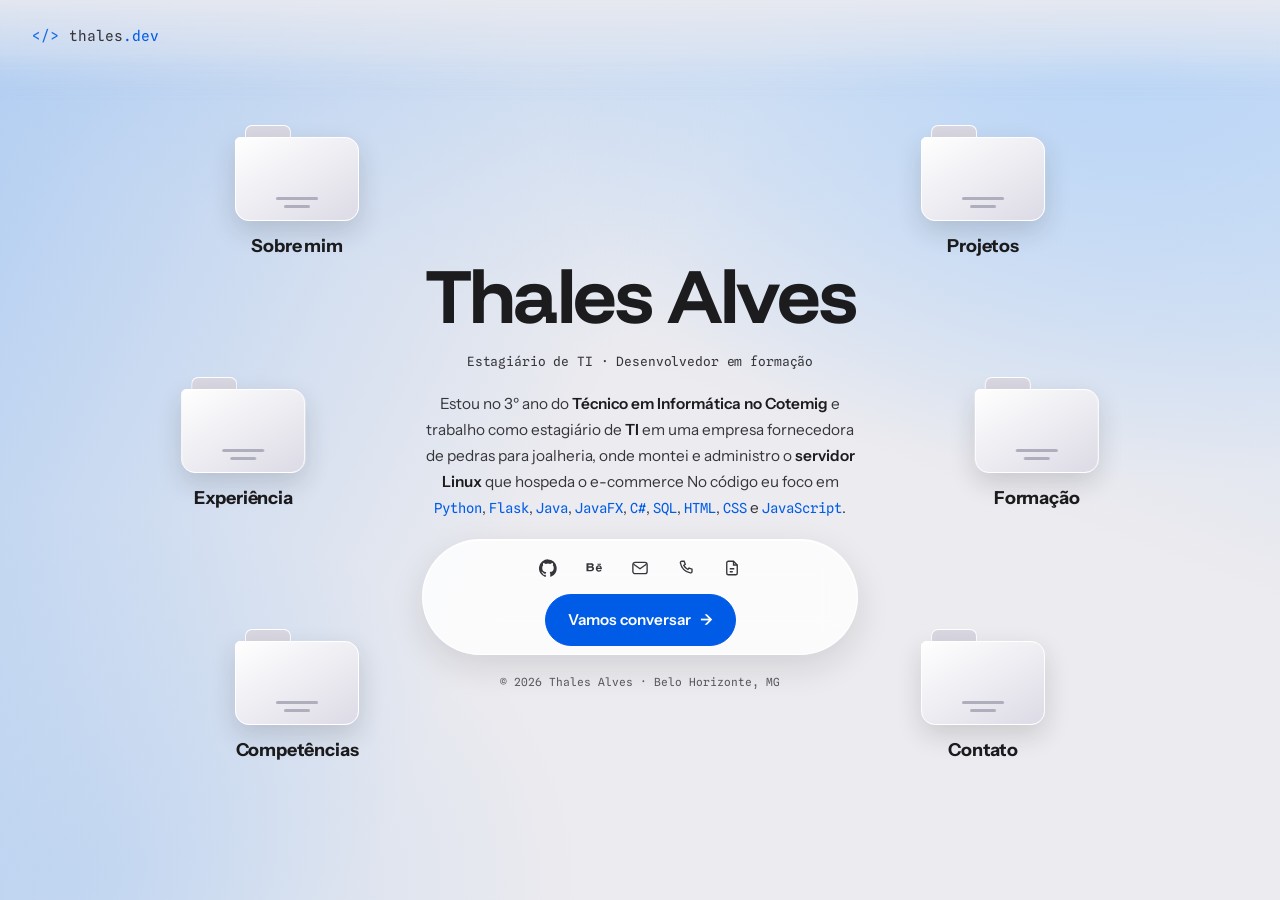
==== index.html @ 558386f3 "Ajustando informações e o readme" ====
<!DOCTYPE html>
<html lang="pt-BR">

<head>
<meta charset="UTF-8">
<meta name="viewport" content="width=device-width, initial-scale=1.0">
<title>Thales Alves — Desenvolvedor em formação</title>

<meta name="description" content="Portfólio de Thales Alves — 3º ano de Técnico em Informática e estagiário de TI. Projetos em Python, Flask, Java, C#, HTML e CSS.">
<meta name="author" content="Thales Alves">
<meta name="theme-color" content="#1A1816">

<meta property="og:type" content="website">
<meta property="og:title" content="Thales Alves — Desenvolvedor em formação">
<meta property="og:description" content="Técnico em Informática em formação e estagiário de TI. Projetos em Python, Flask, Java, C#, HTML e CSS.">

<link rel="icon" href="data:image/svg+xml,<svg xmlns='http://www.w3.org/2000/svg' viewBox='0 0 100 100'><rect width='100' height='100' rx='22' fill='%231A1816'/><text x='50' y='71' font-size='58' font-family='monospace' font-weight='bold' fill='%23E0995A' text-anchor='middle'>T</text></svg>">

<link rel="preconnect" href="https://fonts.googleapis.com">
<link rel="preconnect" href="https://fonts.gstatic.com" crossorigin>
<link href="https://fonts.googleapis.com/css2?family=Funnel+Display:wght@400;500;600;700;800&family=Instrument+Sans:wght@400;500;600;700&family=Spline+Sans+Mono:wght@400;500&display=swap" rel="stylesheet">
<link rel="stylesheet" href="css/style.css">
</head>

<body data-pagina="inicio">

<div class="abertura" aria-hidden="true">
  <p class="abertura-marca">
    <span class="abertura-sinal">&lt;/&gt;</span>
    <span>thales<span class="destaque">.dev</span></span>
  </p>
  <span class="abertura-barra"><i></i></span>
</div>

<div class="placa" aria-hidden="true"></div>
<div class="cortina" aria-hidden="true"></div>

<a class="link-pular" href="#bancada">Pular para o conteúdo</a>


<header class="cromo">
  <a href="index.html" class="marca" aria-current="page">
    <span class="marca-simbolo" aria-hidden="true">&lt;/&gt;</span>
    <span>thales<span class="destaque">.dev</span></span>
  </a>

</header>


<main class="bancada" id="bancada">

  <div class="coluna-modulos">

    <a class="modulo" href="pages/sobre.html">
      <span class="pasta" aria-hidden="true">
        <span class="pasta-aba"></span>
        <span class="pasta-tras"></span>
        <span class="folha folha-1"></span>
        <span class="folha folha-2"></span>
        <span class="folha folha-3"></span>
        <span class="pasta-frente"><i></i><i></i></span>
      </span>
      <span class="modulo-titulo">Sobre mim</span>
      <span class="modulo-gaveta">
        <div>
          <span class="modulo-desc">Quem eu sou, onde estudo e o que faço no estágio.</span>
          <span class="modulo-abrir">Ver Sobre mim <span aria-hidden="true">→</span></span>
        </div>
      </span>
    </a>

    <a class="modulo" href="pages/experiencia.html">
      <span class="pasta" aria-hidden="true">
        <span class="pasta-aba"></span>
        <span class="pasta-tras"></span>
        <span class="folha folha-1"></span>
        <span class="folha folha-2"></span>
        <span class="folha folha-3"></span>
        <span class="pasta-frente"><i></i><i></i></span>
      </span>
      <span class="modulo-titulo">Experiência</span>
      <span class="modulo-gaveta">
        <div>
          <span class="modulo-desc">Onde eu trabalho hoje e o que faço na bancada.</span>
          <span class="modulo-abrir">Ver Experiência <span aria-hidden="true">→</span></span>
        </div>
      </span>
    </a>

    <a class="modulo" href="pages/competencias.html">
      <span class="pasta" aria-hidden="true">
        <span class="pasta-aba"></span>
        <span class="pasta-tras"></span>
        <span class="folha folha-1"></span>
        <span class="folha folha-2"></span>
        <span class="folha folha-3"></span>
        <span class="pasta-frente"><i></i><i></i></span>
      </span>
      <span class="modulo-titulo">Competências</span>
      <span class="modulo-gaveta">
        <div>
          <span class="modulo-desc">O que eu sei e em que nível, por área.</span>
          <span class="modulo-abrir">Ver Competências <span aria-hidden="true">→</span></span>
        </div>
      </span>
    </a>

  </div>


  <div class="nucleo">

    <h1 class="nucleo-nome">Thales Alves</h1>

    <p class="nucleo-cargo">Estagiário de TI &middot; Desenvolvedor em formação</p>

    <p class="nucleo-texto">
      Estou no 3º ano do <strong>Técnico em Informática no Cotemig</strong> e trabalho como estagiário de <strong>TI</strong> em uma empresa 
      fornecedora de pedras para joalheria, onde montei e administro o <strong>servidor Linux</strong> que hospeda o e-commerce
      No código eu foco em <span class="tec">Python</span>, <span class="tec">Flask</span>,
      <span class="tec">Java</span>, <span class="tec">JavaFX</span>, <span class="tec">C#</span>,
      <span class="tec">SQL</span>, <span class="tec">HTML</span>, <span class="tec">CSS</span> e <span class="tec">JavaScript</span>.
    </p>

    <div class="barra-redes">
      <a class="rede" href="https://github.com/thalesalvs21" target="_blank" rel="noopener" aria-label="GitHub">
        <svg viewBox="0 0 24 24" fill="currentColor" aria-hidden="true"><path d="M12 .5a12 12 0 0 0-3.79 23.4c.6.1.82-.26.82-.58v-2.2c-3.34.72-4.04-1.6-4.04-1.6-.55-1.4-1.34-1.77-1.34-1.77-1.1-.74.08-.73.08-.73 1.2.09 1.84 1.24 1.84 1.24 1.07 1.84 2.8 1.3 3.49 1 .1-.78.42-1.3.76-1.6-2.67-.3-5.47-1.34-5.47-5.96 0-1.32.47-2.39 1.24-3.23-.13-.3-.54-1.53.11-3.18 0 0 1.01-.32 3.3 1.23a11.5 11.5 0 0 1 6 0c2.29-1.55 3.3-1.23 3.3-1.23.65 1.65.24 2.88.12 3.18.77.84 1.23 1.91 1.23 3.23 0 4.63-2.8 5.65-5.48 5.95.43.37.81 1.1.81 2.22v3.29c0 .32.22.69.83.57A12 12 0 0 0 12 .5Z"/></svg>
        <span class="rede-dica">GitHub</span>
      </a>
      <a class="rede" href="https://www.behance.net/thalesgomes21" target="_blank" rel="noopener" aria-label="Behance">
        <svg viewBox="0 0 24 24" fill="currentColor" aria-hidden="true"><path d="M8.2 5.5c1.9 0 3.4.6 3.4 2.6 0 1.1-.6 1.8-1.5 2.2 1.3.4 2 1.4 2 2.8 0 2.3-1.9 3.2-4 3.2H2V5.5h6.2Zm-.4 4.3c.9 0 1.4-.4 1.4-1.2 0-.9-.6-1.1-1.4-1.1H4.6v2.3h3.2Zm.2 4.7c1 0 1.7-.4 1.7-1.4 0-1-.6-1.4-1.7-1.4H4.6v2.8h3.4ZM18.6 8.4c2.4 0 3.9 1.7 3.9 4.3v.6h-5.9c.1 1.2.8 1.9 2 1.9.8 0 1.4-.3 1.7-.9h2c-.5 1.7-1.9 2.6-3.8 2.6-2.5 0-4.1-1.7-4.1-4.2 0-2.5 1.7-4.3 4.2-4.3Zm1.8 3.4c-.1-1.1-.8-1.7-1.8-1.7s-1.8.6-1.9 1.7h3.7ZM21.4 6.2v1.3h-4.7V6.2h4.7Z"/></svg>
        <span class="rede-dica">Behance</span>
      </a>
      <a class="rede" href="mailto:thalesalvs21@gmail.com" aria-label="E-mail">
        <svg viewBox="0 0 24 24" fill="none" stroke="currentColor" stroke-width="1.8" aria-hidden="true"><rect x="2.5" y="4.5" width="19" height="15" rx="3"/><path d="m3.5 7 8.5 6 8.5-6"/></svg>
        <span class="rede-dica">E-mail</span>
      </a>
      <a class="rede" href="tel:+5531991599422" aria-label="Telefone">
        <svg viewBox="0 0 24 24" fill="none" stroke="currentColor" stroke-width="1.8" aria-hidden="true"><path d="M6.5 3h3l1.5 4-2 1.5a12 12 0 0 0 5.5 5.5l1.5-2 4 1.5v3a2 2 0 0 1-2.2 2A16.5 16.5 0 0 1 4.5 5.2 2 2 0 0 1 6.5 3Z"/></svg>
        <span class="rede-dica">Telefone</span>
      </a>
      <a class="rede" href="assets/cv-thales-alves.pdf" target="_blank" rel="noopener" aria-label="Currículo em PDF">
        <svg viewBox="0 0 24 24" fill="none" stroke="currentColor" stroke-width="1.8" aria-hidden="true"><path d="M14 3H7a2 2 0 0 0-2 2v14a2 2 0 0 0 2 2h10a2 2 0 0 0 2-2V8l-5-5Z"/><path d="M14 3v5h5M9 13h6M9 17h4"/></svg>
        <span class="rede-dica">Currículo</span>
      </a>
      <a class="botao botao-acento" href="pages/contato.html">Vamos conversar <span aria-hidden="true">→</span></a>
    </div>

    <p class="nucleo-rodape">© <span id="ano">2026</span> Thales Alves · Belo Horizonte, MG</p>
  </div>


  <div class="coluna-modulos">

    <a class="modulo" href="pages/projetos.html">
      <span class="pasta" aria-hidden="true">
        <span class="pasta-aba"></span>
        <span class="pasta-tras"></span>
        <span class="folha folha-1"></span>
        <span class="folha folha-2"></span>
        <span class="folha folha-3"></span>
        <span class="pasta-frente"><i></i><i></i></span>
      </span>
      <span class="modulo-titulo">Projetos</span>
      <span class="modulo-gaveta">
        <div>
          <span class="modulo-desc">Cinco projetos, do CRUD em C# à API em Flask.</span>
          <span class="modulo-abrir">Ver Projetos <span aria-hidden="true">→</span></span>
        </div>
      </span>
    </a>

    <a class="modulo" href="pages/formacao.html">
      <span class="pasta" aria-hidden="true">
        <span class="pasta-aba"></span>
        <span class="pasta-tras"></span>
        <span class="folha folha-1"></span>
        <span class="folha folha-2"></span>
        <span class="folha folha-3"></span>
        <span class="pasta-frente"><i></i><i></i></span>
      </span>
      <span class="modulo-titulo">Formação</span>
      <span class="modulo-gaveta">
        <div>
          <span class="modulo-desc">Curso técnico, design gráfico e certificações.</span>
          <span class="modulo-abrir">Ver Formação <span aria-hidden="true">→</span></span>
        </div>
      </span>
    </a>

    <a class="modulo" href="pages/contato.html">
      <span class="pasta" aria-hidden="true">
        <span class="pasta-aba"></span>
        <span class="pasta-tras"></span>
        <span class="folha folha-1"></span>
        <span class="folha folha-2"></span>
        <span class="folha folha-3"></span>
        <span class="pasta-frente"><i></i><i></i></span>
      </span>
      <span class="modulo-titulo">Contato</span>
      <span class="modulo-gaveta">
        <div>
          <span class="modulo-desc">E-mail, telefone, redes e formulário.</span>
          <span class="modulo-abrir">Entrar em Contato <span aria-hidden="true">→</span></span>
        </div>
      </span>
    </a>

  </div>

</main>

<script src="js/main.js"></script>
</body>

</html>
---- css/style.css ----
:root {
  --fundo: #ECEBEF;
  --fundo-2: #DEDDE4;
  --fundo-3: #FFFFFF;

  --vidro: rgba(255, 255, 255, .8);
  --vidro-forte: #FFFFFF;
  --borda: rgba(255, 255, 255, .95);
  --borda-forte: #FFFFFF;
  --fio: #D3D2DB;

  --luz-interna: inset 0 1px 0 rgba(255, 255, 255, .9);
  --sombra: 0 12px 34px rgba(28, 28, 30, .12);
  --sombra-alta: 0 20px 46px rgba(28, 28, 30, .18);

  --texto: #1C1C1E;
  --texto-2: #35353A;
  --texto-3: #5A5A63;

  --acento: #005CE6;
  --acento-claro: #005CE6;
  --acento-10: rgba(0, 92, 230, .09);
  --acento-20: rgba(0, 92, 230, .22);
  --acento-40: rgba(0, 92, 230, .42);
  --vermelho: #D7373B;

  --fonte-display: "Funnel Display", "Segoe UI", system-ui, sans-serif;
  --fonte-titulo: "Instrument Sans", "Segoe UI", system-ui, sans-serif;
  --fonte-corpo: "Instrument Sans", "Segoe UI", system-ui, -apple-system, sans-serif;
  --fonte-mono: "Spline Sans Mono", "Consolas", ui-monospace, monospace;

  --maxw: 1180px;
  --raio: 20px;
  --raio-p: 12px;
  --raio-pilula: 100px;
  --cromo-h: 72px;

  --mov: cubic-bezier(.16, 1, .3, 1);
  --t2: .2s;
  --t4: .4s;
  --t6: .6s;
  --t8: .8s;
}


* {
  box-sizing: border-box;
}

*::before {
  box-sizing: border-box;
}

*::after {
  box-sizing: border-box;
}

html {
  -webkit-text-size-adjust: 100%;
  scroll-behavior: smooth;
  scroll-padding-top: calc(var(--cromo-h) + 16px);
  background: var(--fundo);
}

body {
  margin: 0;
  min-height: 100vh;
  /* transparente: o fundo do body cobriria a .placa, que fica em z-index -1 */
  background: transparent;
  color: var(--texto);
  font-family: var(--fonte-corpo);
  font-size: 16px;
  line-height: 1.7;
  -webkit-font-smoothing: antialiased;
  overflow-x: hidden;
}

img {
  display: block;
  max-width: 100%;
}

svg {
  display: block;
  max-width: 100%;
}

ul {
  margin: 0;
  padding: 0;
  list-style: none;
}

ol {
  margin: 0;
  padding: 0;
  list-style: none;
}

a {
  color: inherit;
  text-decoration: none;
}

button {
  font: inherit;
  color: inherit;
  background: none;
  border: 0;
  cursor: pointer;
}

h1 {
  margin: 0;
  font-family: var(--fonte-titulo);
  font-weight: 600;
  line-height: 1.14;
  letter-spacing: -.015em;
}

h2 {
  margin: 0;
  font-family: var(--fonte-titulo);
  font-weight: 600;
  line-height: 1.14;
  letter-spacing: -.015em;
}

h3 {
  margin: 0;
  font-family: var(--fonte-titulo);
  font-weight: 600;
  line-height: 1.14;
  letter-spacing: -.015em;
}

h4 {
  margin: 0;
  font-family: var(--fonte-titulo);
  font-weight: 600;
  line-height: 1.14;
  letter-spacing: -.015em;
}

p {
  margin: 0;
}

:focus-visible {
  outline: 2px solid var(--acento);
  outline-offset: 3px;
  border-radius: 4px;
}

.container {
  width: 100%;
  max-width: var(--maxw);
  margin: 0 auto;
  padding: 0 24px;
}

.mono {
  font-family: var(--fonte-mono);
}

.destaque {
  color: var(--acento);
}

.link-pular {
  position: fixed;
  top: 12px;
  left: 12px;
  z-index: 300;
  padding: 10px 18px;
  background: var(--fundo-3);
  border: 1px solid var(--borda-forte);
  border-radius: var(--raio-pilula);
  transform: translateY(-200%);
  transition: transform var(--t4) var(--mov);
}

.link-pular:focus {
  transform: translateY(0);
}

.led {
  width: 7px;
  height: 7px;
  flex: 0 0 auto;
  border-radius: 50%;
  background: var(--acento);
  box-shadow: 0 0 0 0 rgba(69, 179, 163, .5);
  animation: pulsar 2.4s var(--mov) infinite;
}
.ledOff{
  width: 7px;
  height: 7px;
  flex: 0 0 auto;
  border-radius: 50%;
  background: #AFAEBC;
  box-shadow: 0 0 0 0 rgba(69, 179, 163, .5);
}

@keyframes pulsar {
  0% { box-shadow: 0 0 0 0 rgba(69, 179, 163, .45); }
  70% { box-shadow: 0 0 0 7px rgba(69, 179, 163, 0); }
  100% { box-shadow: 0 0 0 0 rgba(69, 179, 163, 0); }
}


.placa {
  position: fixed;
  inset: 0;
  z-index: -1;
  pointer-events: none;
  background-color: var(--fundo);
  background-image:
    linear-gradient(116deg, rgba(167, 201, 243, .85) 0%, rgba(236, 235, 239, 0) 46%),
    linear-gradient(200deg, rgba(190, 216, 247, .8) 2%, rgba(236, 235, 239, 0) 44%),
    radial-gradient(64rem 46rem at 88% 6%, rgba(178, 209, 246, .9), transparent 58%),
    radial-gradient(56rem 42rem at 6% 98%, rgba(198, 216, 240, .85), transparent 56%);
}



/* veu que dissolve o conteudo que passa por baixo do topo */
.cromo::before {
  content: "";
  position: absolute;
  inset: -10px 0 -28px;
  z-index: -1;
  pointer-events: none;
  background: linear-gradient(180deg, rgba(236, 235, 239, .92), rgba(236, 235, 239, 0));
  backdrop-filter: blur(7px);
  -webkit-backdrop-filter: blur(7px);
  -webkit-mask-image: linear-gradient(180deg, #000 58%, transparent);
  mask-image: linear-gradient(180deg, #000 58%, transparent);
}

.cromo {
  position: fixed;
  top: 0;
  left: 0;
  right: 0;
  z-index: 120;
  height: var(--cromo-h);
  display: flex;
  align-items: center;
  justify-content: space-between;
  gap: 16px;
  padding: 0 clamp(16px, 3vw, 32px);
}

.marca {
  display: inline-flex;
  align-items: center;
  gap: 10px;
  padding: 10px 0;
  font-family: var(--fonte-mono);
  font-size: .9rem;
  color: var(--texto-2);
  transition: color var(--t4) var(--mov);
}

.marca:hover {
  color: var(--texto);
}

.marca-simbolo {
  color: var(--acento);
  opacity: .9;
}


.nav-topo {
  display: flex;
  align-items: center;
  gap: clamp(14px, 1.8vw, 26px);
}

.nav-topo a {
  font-size: .88rem;
  color: var(--texto-3);
  transition: color var(--t2) var(--mov);
}

.nav-topo a:hover {
  color: var(--texto);
}

.nav-topo a[aria-current="page"] {
  color: var(--acento-claro);
}

@media (max-width: 920px) {
  .nav-topo {
    display: none;
  }
}


/* o que esconde o site fica num style no head de cada pagina */

.abertura {
  position: fixed;
  inset: 0;
  z-index: 3000;
  display: grid;
  place-items: center;
  align-content: center;
  background: var(--fundo);
  animation: abertura-sair .45s var(--mov) .9s forwards;
}

@keyframes abertura-sair {
  to {
    opacity: 0;
    visibility: hidden;
  }
}

.abertura-marca {
  display: flex;
  align-items: center;
  gap: 13px;
  font-family: var(--fonte-mono);
  font-size: 1.35rem;
  color: var(--texto);
  animation: abertura-subir .55s var(--mov) backwards;
}

.abertura-sinal {
  color: var(--acento);
}

.abertura-marca .destaque {
  color: var(--acento);
}

@keyframes abertura-subir {
  from { opacity: 0; transform: translateY(10px); }
}

.abertura-pagina {
  margin-top: 14px;
  font-family: var(--fonte-display);
  font-size: 1.7rem;
  font-weight: 600;
  letter-spacing: -.03em;
  color: var(--acento-claro);
  animation: abertura-subir .55s var(--mov) .06s backwards;
}

.abertura-barra {
  width: 170px;
  height: 2px;
  margin-top: 24px;
  overflow: hidden;
  border-radius: 2px;
  background: rgba(28, 28, 30, .1);
}

.abertura-barra i {
  display: block;
  height: 100%;
  background: var(--acento);
  transform: scaleX(0);
  transform-origin: left;
  animation: abertura-encher .9s linear forwards;
}

/* os saltos desiguais imitam um carregamento de verdade */
@keyframes abertura-encher {
  0% { transform: scaleX(0); }
  16% { transform: scaleX(.34); }
  40% { transform: scaleX(.5); }
  66% { transform: scaleX(.72); }
  86% { transform: scaleX(.85); }
  100% { transform: scaleX(1); }
}


/* entrada: animacao css. saida: o js acende antes de trocar de pagina */

.cortina {
  position: fixed;
  inset: 0;
  z-index: 500;
  background: var(--fundo);
  pointer-events: none;
  opacity: 0;
  animation: entrar-pagina .3s ease-out backwards;
  transition: opacity .18s ease-in;
}

@keyframes entrar-pagina {
  from { opacity: 1; }
  to { opacity: 0; }
}

body.saindo .cortina {
  animation: none;
  opacity: 1;
}


.botao {
  display: inline-flex;
  align-items: center;
  justify-content: center;
  gap: 9px;
  padding: 12px 22px;
  font-size: .95rem;
  font-weight: 500;
  border-radius: var(--raio-pilula);
  border: 1px solid var(--borda);
  background: var(--vidro);
  box-shadow: var(--luz-interna), var(--sombra);
  backdrop-filter: blur(14px) saturate(150%);
  -webkit-backdrop-filter: blur(14px) saturate(150%);
  transition: background var(--t4) var(--mov), border-color var(--t4) var(--mov),
    transform var(--t4) var(--mov), box-shadow var(--t4) var(--mov);
}

.botao:hover {
  background: var(--vidro-forte);
  border-color: var(--borda-forte);
  transform: translateY(-2px);
  box-shadow: var(--luz-interna), var(--sombra-alta);
}

.botao svg {
  width: 17px;
  height: 17px;
  flex: 0 0 auto;
}

.botao-acento {
  background: var(--acento);
  border-color: var(--acento);
  color: #FFFFFF;
  font-weight: 600;
  box-shadow: none;
}

.botao-acento:hover {
  background: #0047BE;
  border-color: #0047BE;
  box-shadow: none;
  transform: translateY(-2px);
}

.botao-largo {
  width: 100%;
}

.etiqueta {
  display: inline-flex;
  align-items: center;
  gap: 7px;
  padding: 5px 12px;
  font-family: var(--fonte-mono);
  font-size: .72rem;
  letter-spacing: .04em;
  color: var(--texto-2);
  background: rgba(28, 28, 30, .05);
  border: 1px solid var(--borda);
  border-radius: var(--raio-pilula);
}

.etiqueta-acento {
  color: var(--acento-claro);
  background: var(--acento-10);
  border-color: var(--acento-20);
}


.bancada {
  min-height: 100vh;
  padding: calc(var(--cromo-h) + 16px) clamp(16px, 3vw, 32px) 24px;
  display: grid;
  grid-template-columns: minmax(0, 1fr) minmax(0, 1.5fr) minmax(0, 1fr);
  gap: clamp(1.25rem, 3.5vw, 3.5rem);
  align-items: center;
  max-width: 1480px;
  margin: 0 auto;
}

.coluna-modulos {
  height: 100%;
  max-height: 86vh;
  display: grid;
  grid-auto-rows: 1fr;
  gap: clamp(.75rem, 1.6vh, 1.25rem);
}


.modulo {
  --dx: 0px;
  --dy: 0px;
  --giro: 0deg;
  position: relative;
  padding: 14px 18px;
  display: flex;
  flex-direction: column;
  align-items: center;
  justify-content: center;
  gap: 10px;
  text-align: center;
  transform: translate(var(--dx), var(--dy)) rotate(var(--giro));
  transition: transform var(--t6) var(--mov);
}

.modulo::before {
  content: "";
  position: absolute;
  left: 50%;
  top: 40%;
  width: 260px;
  height: 260px;
  translate: -50% -50%;
  background: radial-gradient(circle, rgba(0, 92, 230, .09), transparent 68%);
  opacity: 0;
  transition: opacity var(--t8) var(--mov);
  pointer-events: none;
}

.coluna-modulos .modulo:hover {
  --dy: -10px;
  --giro: 0deg;
}

.coluna-modulos .modulo:focus-visible {
  --dy: -10px;
  --giro: 0deg;
}

.modulo:hover::before {
  opacity: 1;
}

.modulo:focus-visible::before {
  opacity: 1;
}


.pasta {
  position: relative;
  width: 124px;
  height: 96px;
  flex: 0 0 auto;
  transition: transform var(--t8) var(--mov);
}

.pasta-aba {
  position: absolute;
  top: 0;
  left: 10px;
  width: 46px;
  height: 16px;
  border-radius: 7px 7px 0 0;
  background: #D9D8E2;
  border: 1px solid #FFFFFF;
  border-bottom: 0;
  z-index: 1;
  transition: transform var(--t8) var(--mov);
}

.pasta-tras {
  position: absolute;
  left: 0;
  right: 0;
  bottom: 0;
  height: 84px;
  border-radius: 5px 14px 14px 14px;
  background: #CFCEDA;
  border: 1px solid #FFFFFF;
  z-index: 2;
}

.folha {
  position: absolute;
  left: 50%;
  bottom: 18px;
  width: 46px;
  height: 52px;
  margin-left: -23px;
  border-radius: 4px;
  background: #FFFFFF;
  box-shadow: 0 6px 14px rgba(28, 28, 30, .14);
  z-index: 3;
  /* escondidas na pasta fechada, aparecem conforme saltam */
  opacity: 0;
  transform: translateY(6px) scale(.92);
  transform-origin: bottom center;
  transition: transform var(--t8) var(--mov), opacity var(--t4) var(--mov);
}

.modulo:hover .folha {
  opacity: 1;
}

.modulo:focus-visible .folha {
  opacity: 1;
}

.pasta-frente {
  position: absolute;
  left: 0;
  right: 0;
  bottom: 0;
  height: 84px;
  border-radius: 5px 14px 14px 14px;
  background: linear-gradient(150deg, #FFFFFF 0%, #DCDBE6 100%);
  border: 1px solid #FFFFFF;
  box-shadow: 0 10px 26px rgba(28, 28, 30, .16);
  backdrop-filter: blur(14px);
  -webkit-backdrop-filter: blur(14px);
  z-index: 5;
  display: flex;
  flex-direction: column;
  align-items: center;
  justify-content: flex-end;
  gap: 5px;
  padding-bottom: 12px;
  transform-origin: bottom center;
  transition: transform var(--t8) var(--mov);
}

.pasta-frente i {
  display: block;
  height: 3px;
  border-radius: 2px;
  background: #AFAEBC;
}

.pasta-frente i:nth-child(1) { width: 42px; }
.pasta-frente i:nth-child(2) { width: 26px; }

.modulo:hover .pasta-frente {
  transform: perspective(420px) rotateX(-34deg);
}

.modulo:focus-visible .pasta-frente {
  transform: perspective(420px) rotateX(-34deg);
}

.modulo:hover .pasta-aba {
  transform: translateY(-3px);
}

.modulo:focus-visible .pasta-aba {
  transform: translateY(-3px);
}

.modulo:hover .folha-1 {
  transform: translate(-30px, -20px) rotate(-15deg);
}

.modulo:focus-visible .folha-1 {
  transform: translate(-30px, -20px) rotate(-15deg);
}

.modulo:hover .folha-2 {
  transform: translateY(-28px) scale(1);
}

.modulo:focus-visible .folha-2 {
  transform: translateY(-28px) scale(1);
}

.modulo:hover .folha-3 {
  transform: translate(30px, -20px) rotate(15deg);
}

.modulo:focus-visible .folha-3 {
  transform: translate(30px, -20px) rotate(15deg);
}

.modulo:hover .pasta {
  transform: translateY(-2px);
}

.modulo:focus-visible .pasta {
  transform: translateY(-2px);
}


.modulo-titulo {
  font-family: var(--fonte-titulo);
  font-size: 1.12rem;
  font-weight: 700;
  letter-spacing: -.01em;
}

/* de 0fr para 1fr: o css nao interpola height auto */
.modulo-gaveta {
  width: 100%;
  display: grid;
  grid-template-rows: 1fr;
  transition: grid-template-rows var(--t8) var(--mov);
}

.modulo-gaveta > div {
  overflow: hidden;
  display: grid;
  gap: 10px;
  justify-items: center;
  opacity: 1;
  transition: opacity var(--t6) var(--mov);
}

.modulo-desc {
  font-size: .86rem;
  line-height: 1.55;
  color: var(--texto-2);
  max-width: 30ch;
}

.modulo-abrir {
  display: inline-flex;
  align-items: center;
  gap: 7px;
  padding: 5px 15px;
  font-family: var(--fonte-mono);
  font-size: .73rem;
  color: var(--texto-2);
  background: rgba(28, 28, 30, .06);
  border: 1px solid var(--borda);
  border-radius: var(--raio-pilula);
  transition: color var(--t4) var(--mov), background var(--t4) var(--mov), border-color var(--t4) var(--mov);
}

.modulo:hover .modulo-abrir {
  color: var(--texto);
  background: rgba(28, 28, 30, .1);
  border-color: var(--borda-forte);
}

.modulo-abrir span {
  transition: transform var(--t4) var(--mov);
}

.modulo:hover .modulo-abrir span {
  transform: translateX(3px);
}

@media (min-width: 1100px) and (max-width: 1239px) {
  .coluna-modulos:first-of-type .modulo:nth-child(1) { --dx: -14px; --dy: -8px; --giro: -2.4deg; }
  .coluna-modulos:first-of-type .modulo:nth-child(2) { --dx: 18px; --dy: 4px; --giro: 1.8deg; }
  .coluna-modulos:first-of-type .modulo:nth-child(3) { --dx: -6px; --dy: 12px; --giro: -1.2deg; }
  .coluna-modulos:last-of-type .modulo:nth-child(1) { --dx: 12px; --dy: 6px; --giro: 2.2deg; }
  .coluna-modulos:last-of-type .modulo:nth-child(2) { --dx: -16px; --dy: -10px; --giro: -1.6deg; }
  .coluna-modulos:last-of-type .modulo:nth-child(3) { --dx: 8px; --dy: 8px; --giro: 2.8deg; }
}

@media (hover: hover) and (min-width: 1100px) {
  .modulo-gaveta {
    grid-template-rows: 0fr;
  }

  .modulo-gaveta > div {
    opacity: 0;
  }

  .modulo:hover .modulo-gaveta {
    grid-template-rows: 1fr;
  }

  .modulo:focus-visible .modulo-gaveta {
    grid-template-rows: 1fr;
  }

  .modulo:hover .modulo-gaveta > div {
    opacity: 1;
  }

  .modulo:focus-visible .modulo-gaveta > div {
    opacity: 1;
  }
}


@media (min-width: 1240px) {
  .bancada {
    position: relative;
    display: grid;
    /* uma celula so: o texto no meio e as pastas por cima */
    grid-template-columns: 1fr;
    place-items: center;
    min-height: 100vh;
    max-width: none;
    padding: var(--cromo-h) 24px 24px;
  }

  /* tira as colunas do fluxo sem precisar mexer no html */
  .coluna-modulos {
    display: contents;
  }

  .nucleo {
    max-width: 34vw;
  }

  .modulo {
    --lift: 0px;
    position: absolute;
    left: 50%;
    top: 50%;
    width: 210px;
    /* altura fixa: a gaveta abre por dentro e nao invade a pasta de baixo */
    height: 230px;
    transform:
      translate(calc(-50% + var(--x)), calc(-50% + var(--y) + var(--lift)))
      rotate(var(--giro));
  }

  .coluna-modulos .modulo:hover {
    --lift: -10px;
  }

  .coluna-modulos .modulo:focus-visible {
    --lift: -10px;
  }

  /* elipse de raio 31vw por 56vh nos angulos 30 { --x: -26.8vw; --y: -28vh; }

  0 e -30 de cada lado */

  .coluna-modulos:first-of-type .modulo:nth-child(1) { --x: -26.8vw; --y: -28vh; }
  .coluna-modulos:first-of-type .modulo:nth-child(2) { --x: -31vw;   --y: 0vh; }
  .coluna-modulos:first-of-type .modulo:nth-child(3) { --x: -26.8vw; --y:  28vh; }

  .coluna-modulos:last-of-type .modulo:nth-child(1)  { --x:  26.8vw; --y: -28vh; }
  .coluna-modulos:last-of-type .modulo:nth-child(2)  { --x:  31vw;   --y: 0vh; }
  .coluna-modulos:last-of-type .modulo:nth-child(3)  { --x:  26.8vw; --y:  28vh; }

  .modulo-desc {
    max-width: 24ch;
    font-size: .8rem;
  }

  .modulo-abrir {
    display: none;
  }
}


.nucleo {
  display: grid;
  justify-items: center;
  gap: 18px;
  text-align: center;
  padding: 12px 0;
}

.nucleo-nome {
  font-family: var(--fonte-display);
  font-size: clamp(2.8rem, 6.4vw, 4.8rem);
  font-weight: 700;
  letter-spacing: -.035em;
  line-height: 1;
}

.nucleo-cargo {
  max-width: 56ch;
  font-family: var(--fonte-mono);
  font-size: clamp(.78rem, 1vw, .9rem);
  letter-spacing: -.01em;
  color: var(--texto-2);
}

.nucleo-texto {
  max-width: min(46ch, 100%);
  color: var(--texto-2);
  font-size: clamp(.95rem, 1.2vw, 1.02rem);
}

.nucleo-texto strong {
  color: var(--texto);
  font-weight: 600;
}

.nucleo-texto .tec {
  font-family: var(--fonte-mono);
  font-size: .9em;
  color: var(--acento-claro);
}

.barra-redes {
  display: flex;
  flex-wrap: wrap;
  justify-content: center;
  align-items: center;
  max-width: 100%;
  gap: 6px;
  padding: 8px;
  background: var(--vidro);
  border: 1px solid var(--borda);
  border-radius: var(--raio-pilula);
  box-shadow: var(--luz-interna), var(--sombra);
  backdrop-filter: blur(16px) saturate(150%);
  -webkit-backdrop-filter: blur(16px) saturate(150%);
}

.rede {
  position: relative;
  width: 40px;
  height: 40px;
  display: grid;
  place-items: center;
  color: var(--texto-2);
  border-radius: 50%;
  transition: color var(--t2) var(--mov), background var(--t2) var(--mov), transform var(--t4) var(--mov);
}

.rede svg {
  width: 18px;
  height: 18px;
}

.rede:hover {
  color: var(--texto);
  background: rgba(28, 28, 30, .05);
  transform: translateY(-2px);
}

.rede-dica {
  position: absolute;
  bottom: calc(100% + 10px);
  left: 50%;
  translate: -50% 0;
  padding: 4px 10px;
  font-family: var(--fonte-mono);
  font-size: .7rem;
  white-space: nowrap;
  color: var(--texto);
  background: var(--fundo-3);
  border: 1px solid var(--borda);
  border-radius: var(--raio-p);
  opacity: 0;
  pointer-events: none;
  transition: opacity var(--t2) var(--mov), translate var(--t4) var(--mov);
}

.rede:hover .rede-dica {
  opacity: 1;
  translate: -50% -3px;
}

.nucleo-rodape {
  font-family: var(--fonte-mono);
  font-size: .7rem;
  color: var(--texto-3);
}


.pagina {
  padding: calc(var(--cromo-h) + clamp(28px, 6vh, 64px)) 0 0;
}


.pagina-topo {
  padding-bottom: clamp(8px, 2vh, 20px);
}

.pagina-topo h1 {
  max-width: 14ch;
  font-family: var(--fonte-display);
  font-size: clamp(2.8rem, 6.4vw, 4.8rem);
  font-weight: 700;
  letter-spacing: -.04em;
  line-height: 1;
}

.pagina-topo h1 em {
  font-style: normal;
  color: var(--acento-claro);
}

.pagina-intro {
  display: grid;
  gap: 14px;
  max-width: 58ch;
  margin-top: 28px;
  font-size: clamp(1rem, 1.5vw, 1.12rem);
  line-height: 1.6;
  color: var(--texto-2);
}

.pagina-intro strong {
  color: var(--texto);
  font-weight: 600;
}

.pagina-links {
  display: flex;
  flex-wrap: wrap;
  gap: 10px;
  margin-top: 26px;
}

.prosa {
  display: grid;
  gap: 18px;
  max-width: 66ch;
  color: var(--texto-2);
  line-height: 1.7;
}

.prosa strong {
  color: var(--texto);
  font-weight: 600;
}

.prosa .solta {
  font-size: clamp(1.05rem, 1.8vw, 1.25rem);
  line-height: 1.5;
  color: var(--texto);
  letter-spacing: -.01em;
}


.secao-pagina {
  margin-top: clamp(56px, 11vh, 112px);
  padding-top: 30px;
  border-top: 1px solid var(--fio);
}

.secao-cabeca {
  display: grid;
  grid-template-columns: 56px minmax(0, 1fr);
  gap: 16px;
  margin-bottom: 42px;
}

.secao-numero {
  padding-top: 8px;
  font-family: var(--fonte-mono);
  font-size: .85rem;
  color: var(--texto-3);
}

.secao-cabeca h2 {
  font-size: clamp(1.6rem, 2.8vw, 2.1rem);
  font-weight: 600;
  letter-spacing: -.025em;
}

.secao-cabeca p {
  max-width: 62ch;
  margin-top: 10px;
  color: var(--texto-2);
  line-height: 1.6;
}


.grade-cartoes {
  display: grid;
  grid-template-columns: repeat(2, minmax(0, 1fr));
  gap: 14px;
}

.cartao {
  display: flex;
  flex-direction: column;
  min-height: 190px;
  padding: 22px;
  background: var(--vidro);
  border: 1px solid var(--borda);
  border-radius: 22px;
  box-shadow: var(--luz-interna), var(--sombra);
  backdrop-filter: blur(18px) saturate(150%);
  -webkit-backdrop-filter: blur(18px) saturate(150%);
  transition: background var(--t4) var(--mov), border-color var(--t4) var(--mov),
    transform var(--t4) var(--mov), box-shadow var(--t4) var(--mov);
}

.cartao:hover {
  background: var(--vidro-forte);
  border-color: var(--borda-forte);
  transform: translateY(-2px);
  box-shadow: var(--luz-interna), var(--sombra-alta);
}

.cartao-largo {
  grid-column: 1 / -1;
}

.cartao-destaque {
  grid-column: 1 / -1;
  border-color: var(--acento-20);
}

.cartao-topo {
  display: grid;
  grid-template-columns: 42px minmax(0, 1fr);
  align-items: center;
  gap: 14px;
}

.cartao-icone {
  display: grid;
  place-items: center;
  width: 42px;
  height: 42px;
  color: var(--acento-claro);
}

.cartao-icone svg {
  width: 26px;
  height: 26px;
}

.cartao-titulo {
  min-width: 0;
}

.cartao-titulo strong {
  display: block;
  font-size: 1.06rem;
  font-weight: 600;
}

.cartao-titulo small {
  display: block;
  margin-top: 4px;
  font-family: var(--fonte-mono);
  font-size: .74rem;
  color: var(--texto-3);
}

.cartao-texto {
  margin-top: auto;
  padding-top: 30px;
  color: var(--texto-2);
  font-size: .94rem;
  line-height: 1.55;
}

.cartao-texto + .etiquetas {
  margin-top: 16px;
}

.cartao-rodape {
  margin-top: 18px;
  display: flex;
  flex-wrap: wrap;
  gap: 8px;
  align-items: center;
}


.processo {
  display: grid;
  gap: 2px;
}

.processo-item {
  display: grid;
  grid-template-columns: 56px minmax(0, 1fr);
  gap: 16px;
  padding: 26px 0;
  border-top: 1px solid var(--fio);
}

.processo-item:first-child {
  border-top: 0;
  padding-top: 0;
}

.processo-marca {
  display: grid;
  place-items: center;
  width: 42px;
  height: 42px;
  color: var(--acento-claro);
  background: var(--acento-10);
  border: 1px solid var(--acento-20);
  border-radius: 12px;
  font-family: var(--fonte-mono);
  font-size: .85rem;
}

.processo-marca svg {
  width: 20px;
  height: 20px;
}

.processo-quando {
  display: flex;
  flex-wrap: wrap;
  align-items: center;
  gap: 10px;
  font-family: var(--fonte-mono);
  font-size: .76rem;
  color: var(--texto-3);
}

.processo-copo h3 {
  margin-top: 8px;
  font-size: 1.32rem;
  font-weight: 600;
  letter-spacing: -.02em;
}

.processo-onde {
  margin-top: 5px;
  color: var(--texto-2);
}

.processo-copo ul.tarefas {
  display: grid;
  gap: 8px;
  margin-top: 16px;
}

.tarefas li {
  position: relative;
  padding-left: 20px;
  color: var(--texto-2);
  font-size: .94rem;
}

.tarefas li::before {
  content: "";
  position: absolute;
  left: 2px;
  top: .72em;
  width: 8px;
  height: 1px;
  background: var(--acento);
}

.etiquetas {
  display: flex;
  flex-wrap: wrap;
  gap: 7px;
  margin-top: 16px;
}


.numeros {
  display: grid;
  grid-template-columns: repeat(4, minmax(0, 1fr));
  gap: 14px;
}

.numero {
  display: grid;
  gap: 4px;
  padding: 22px;
  background: var(--vidro);
  border: 1px solid var(--borda);
  border-radius: 22px;
  box-shadow: var(--luz-interna);
  transition: border-color var(--t4) var(--mov), background var(--t4) var(--mov), transform var(--t4) var(--mov);
}

a.numero:hover {
  border-color: var(--borda-forte);
  background: var(--vidro-forte);
  transform: translateY(-2px);
}

.numero-valor {
  font-size: 2.2rem;
  font-weight: 600;
  letter-spacing: -.04em;
  line-height: 1.1;
  color: var(--texto);
}

.numero-rotulo {
  font-size: .82rem;
  line-height: 1.4;
  color: var(--texto-3);
}

.ficha {
  display: grid;
  gap: 14px;
}

.ficha-linha {
  display: grid;
  grid-template-columns: auto 1fr auto;
  gap: 10px;
  align-items: baseline;
  font-size: .95rem;
}

.ficha-nome {
  font-family: var(--fonte-mono);
  font-size: .78rem;
  letter-spacing: .03em;
  text-transform: uppercase;
  color: var(--texto-3);
}

.ficha-pontos {
  border-bottom: 1px dotted rgba(28, 28, 30, .22);
  translate: 0 -.3em;
}

.ficha-valor {
  text-align: right;
  color: var(--texto);
}


.nivel {
  display: inline-flex;
  align-items: center;
  gap: 9px;
}

.nivel-barras {
  display: flex;
  gap: 3px;
}

.nivel-barras i {
  width: 14px;
  height: 6px;
  border-radius: 2px;
  background: rgba(28, 28, 30, .12);
}

.nivel-texto {
  font-family: var(--fonte-mono);
  font-size: .7rem;
  letter-spacing: .06em;
  text-transform: uppercase;
  color: var(--texto-3);
}

.nivel[data-nivel="1"] .nivel-barras i:nth-child(-n+1) {
  background: var(--acento);
  box-shadow: 0 0 8px var(--acento-40);
}

.nivel[data-nivel="2"] .nivel-barras i:nth-child(-n+2) {
  background: var(--acento);
  box-shadow: 0 0 8px var(--acento-40);
}

.nivel[data-nivel="3"] .nivel-barras i:nth-child(-n+3) {
  background: var(--acento);
  box-shadow: 0 0 8px var(--acento-40);
}

.nivel[data-nivel="2"] .nivel-texto {
  color: var(--acento-claro);
}

.nivel[data-nivel="3"] .nivel-texto {
  color: var(--acento-claro);
}

.legenda {
  display: flex;
  flex-wrap: wrap;
  gap: 12px 22px;
  margin-top: 24px;
}


.projeto-linha {
  display: grid;
  grid-template-columns: minmax(0, 1.05fr) minmax(0, 1fr);
  gap: clamp(22px, 4vw, 52px);
  align-items: center;
  padding: clamp(28px, 5vh, 52px) 0;
  border-top: 1px solid var(--fio);
}

.projeto-linha:first-of-type {
  border-top: 0;
  padding-top: 0;
}

.projeto-invertido .projeto-previa {
  order: 2;
}

.projeto-copo h3 {
  margin-top: 10px;
  font-size: clamp(1.5rem, 2.6vw, 2rem);
  font-weight: 600;
  letter-spacing: -.025em;
}

.projeto-copo > p {
  margin-top: 14px;
  max-width: 54ch;
  color: var(--texto-2);
  line-height: 1.6;
}

.projeto-stack {
  display: flex;
  flex-wrap: wrap;
  gap: 7px;
  margin-top: 20px;
}

.projeto-stack li {
  padding: 5px 12px;
  font-family: var(--fonte-mono);
  font-size: .74rem;
  color: var(--texto-2);
  background: rgba(28, 28, 30, .05);
  border: 1px solid var(--borda);
  border-radius: var(--raio-pilula);
}

.projeto-acoes {
  display: flex;
  flex-wrap: wrap;
  gap: 10px;
  margin-top: 24px;
}


.previa {
  position: relative;
  overflow: hidden;
  aspect-ratio: 16 / 11;
  border: 1px solid var(--borda);
  border-radius: 20px;
  background: linear-gradient(160deg, #FFFFFF, #EDECF2);
  box-shadow: var(--luz-interna), var(--sombra);
  transition: transform var(--t6) var(--mov), box-shadow var(--t6) var(--mov);
}

.projeto-linha:hover .previa {
  transform: translateY(-3px);
  box-shadow: var(--luz-interna), var(--sombra-alta);
}

.previa-barra {
  display: flex;
  align-items: center;
  gap: 6px;
  height: 32px;
  padding: 0 14px;
  background: rgba(28, 28, 30, .05);
  border-bottom: 1px solid var(--fio);
}

.previa-barra i {
  width: 9px;
  height: 9px;
  border-radius: 50%;
  background: rgba(28, 28, 30, .14);
}

.previa-barra span {
  margin-left: 8px;
  font-family: var(--fonte-mono);
  font-size: .68rem;
  color: var(--texto-3);
}

.previa-corpo {
  display: grid;
  gap: 10px;
  padding: 18px;
}

.previa-app {
  grid-template-columns: 74px minmax(0, 1fr);
  align-items: start;
}

.previa-menu {
  display: grid;
  gap: 7px;
}

.previa-menu i {
  height: 8px;
  border-radius: 3px;
  background: rgba(28, 28, 30, .1);
}

.previa-menu i:first-child {
  background: var(--acento-40);
}

.previa-tabela {
  display: grid;
  gap: 7px;
}

.previa-tabela i {
  height: 11px;
  border-radius: 3px;
  background: rgba(28, 28, 30, .09);
}

.previa-tabela i:nth-child(1) {
  background: rgba(255, 255, 255, .2);
}

.previa-codigo {
  background: #1C1C1E;
  color: #E7E6EC;
  padding: 16px 18px;
  font-family: var(--fonte-mono);
  font-size: .72rem;
  line-height: 1.75;
  color: var(--texto-2);
  white-space: pre;
  overflow: hidden;
}

.previa-codigo b {
  color: var(--acento-claro);
  font-weight: 400;
}

.previa-codigo u {
  color: var(--acento);
  text-decoration: none;
}

.previa-site {
  gap: 10px;
}

.previa-heroi {
  height: 56px;
  border-radius: 8px;
  background: linear-gradient(120deg, var(--acento-20), rgba(255, 255, 255, .1));
}

.previa-cards {
  display: grid;
  grid-template-columns: repeat(3, 1fr);
  gap: 8px;
}

.previa-cards i {
  height: 38px;
  border-radius: 7px;
  background: rgba(28, 28, 30, .1);
}


.formulario {
  display: grid;
  grid-template-columns: repeat(2, minmax(0, 1fr));
  gap: 16px;
}

.campo {
  display: grid;
  gap: 8px;
  align-content: start;
}

.campo-largo {
  grid-column: 1 / -1;
}

.campo label {
  font-family: var(--fonte-mono);
  font-size: .72rem;
  letter-spacing: .12em;
  text-transform: uppercase;
  color: var(--texto-3);
}

.campo input {
  width: 100%;
  padding: 14px 16px;
  font: inherit;
  font-size: .95rem;
  color: var(--texto);
  background: #FFFFFF;
  border: 1px solid var(--borda);
  border-radius: 14px;
  transition: border-color var(--t2) var(--mov), background var(--t2) var(--mov);
}

.campo textarea {
  width: 100%;
  padding: 14px 16px;
  font: inherit;
  font-size: .95rem;
  color: var(--texto);
  background: #FFFFFF;
  border: 1px solid var(--borda);
  border-radius: 14px;
  transition: border-color var(--t2) var(--mov), background var(--t2) var(--mov);
}

.campo textarea {
  resize: vertical;
  min-height: 150px;
}

.campo input::placeholder {
  color: var(--texto-3);
}

.campo textarea::placeholder {
  color: var(--texto-3);
}

.campo input:focus {
  outline: none;
  border-color: var(--acento);
  background: rgba(175, 201, 79, .10);
}

.campo textarea:focus {
  outline: none;
  border-color: var(--acento);
  background: rgba(175, 201, 79, .10);
}

.campo-erro {
  font-size: .8rem;
  color: var(--vermelho);
}

.campo-com-erro input {
  border-color: var(--vermelho);
}

.campo-com-erro textarea {
  border-color: var(--vermelho);
}

.formulario-rodape {
  grid-column: 1 / -1;
  display: flex;
  flex-wrap: wrap;
  gap: 14px 20px;
  align-items: center;
  justify-content: space-between;
}

.aviso-form {
  max-width: 46ch;
  font-size: .86rem;
  color: var(--texto-3);
}

.aviso-form.erro {
  color: var(--vermelho);
}

.aviso-form.ok {
  color: var(--acento);
}


.canal {
  display: grid;
  grid-template-columns: 42px minmax(0, 1fr) auto;
  align-items: center;
  gap: 16px;
  padding: 20px 22px;
  background: var(--vidro);
  border: 1px solid var(--borda);
  border-radius: 22px;
  box-shadow: var(--luz-interna);
  transition: background var(--t4) var(--mov), border-color var(--t4) var(--mov), transform var(--t4) var(--mov);
}

.canal:hover {
  background: var(--vidro-forte);
  border-color: var(--borda-forte);
  transform: translateY(-2px);
}

.canal-icone {
  display: grid;
  place-items: center;
  width: 42px;
  height: 42px;
  color: var(--acento-claro);
}

.canal-icone svg {
  width: 22px;
  height: 22px;
}

.canal-tipo {
  display: block;
  font-family: var(--fonte-mono);
  font-size: .7rem;
  letter-spacing: .12em;
  text-transform: uppercase;
  color: var(--texto-3);
}

.canal-valor {
  display: block;
  margin-top: 3px;
  color: var(--texto);
  word-break: break-word;
}

.canal-seta {
  font-family: var(--fonte-mono);
  color: var(--texto-3);
  transition: transform var(--t4) var(--mov), color var(--t2) var(--mov);
}

.canal:hover .canal-seta {
  color: var(--acento-claro);
  transform: translateX(4px);
}


.selo {
  display: inline-flex;
  align-items: center;
  gap: 7px;
  padding: 5px 12px;
  font-family: var(--fonte-mono);
  font-size: .7rem;
  letter-spacing: .04em;
  color: var(--acento);
  background: rgba(69, 179, 163, .12);
  border: 1px solid rgba(69, 179, 163, .3);
  border-radius: var(--raio-pilula);
  transition: background var(--t2) var(--mov), transform var(--t4) var(--mov);
}

.selo:hover {
  background: rgba(69, 179, 163, .22);
  transform: translateY(-1px);
}

.selo svg {
  width: 11px;
  height: 11px;
  stroke-width: 3;
}


.link-seta {
  display: inline-flex;
  align-items: center;
  gap: 9px;
  padding: 10px 0;
  color: var(--texto-2);
  border-bottom: 1px solid var(--fio);
  transition: color var(--t2) var(--mov), border-color var(--t2) var(--mov);
}

.link-seta:hover {
  color: var(--texto);
  border-color: var(--borda-forte);
}

.link-seta svg {
  width: 16px;
  height: 16px;
}

.link-seta span {
  transition: transform var(--t4) var(--mov);
}

.link-seta:hover span {
  transform: translateX(3px);
}


.nav-paginas {
  display: grid;
  grid-template-columns: 1fr 1fr;
  gap: 12px;
  padding: clamp(28px, 5vh, 48px) 0;
  border-top: 1px solid var(--fio);
}

.nav-pagina {
  display: grid;
  gap: 4px;
  padding: 18px 22px;
  background: var(--vidro);
  border: 1px solid var(--borda);
  border-radius: var(--raio);
  transition: background var(--t4) var(--mov), border-color var(--t4) var(--mov), transform var(--t4) var(--mov);
}

.nav-pagina:hover {
  background: var(--vidro-forte);
  border-color: var(--borda-forte);
  transform: translateY(-2px);
}

.nav-pagina-dir {
  text-align: right;
}

.nav-pagina span {
  font-family: var(--fonte-mono);
  font-size: .68rem;
  letter-spacing: .14em;
  text-transform: uppercase;
  color: var(--texto-3);
}

.nav-pagina b {
  font-family: var(--fonte-titulo);
  font-size: 1.05rem;
  font-weight: 700;
}

.rodape {
  padding: 28px 0 36px;
  border-top: 1px solid var(--fio);
}

.rodape-nav {
  display: flex;
  flex-wrap: wrap;
  gap: 0 18px;
  padding-bottom: 12px;
  margin-bottom: 22px;
  border-bottom: 1px solid var(--fio);
}

.rodape-nav a {
  padding: 10px 6px;
  font-size: .92rem;
  color: var(--texto-2);
  transition: color var(--t2) var(--mov);
}

.rodape-nav a:hover {
  color: var(--texto);
}

.rodape-nav a[aria-current="page"] {
  color: var(--acento-claro);
}

.rodape-conteudo {
  display: flex;
  flex-wrap: wrap;
  gap: 10px 24px;
  align-items: center;
  justify-content: space-between;
  font-family: var(--fonte-mono);
  font-size: .74rem;
  color: var(--texto-3);
}

.topo {
  position: fixed;
  right: clamp(16px, 3vw, 32px);
  bottom: 24px;
  z-index: 110;
  width: 44px;
  height: 44px;
  display: grid;
  place-items: center;
  color: var(--texto-2);
  background: var(--vidro);
  border: 1px solid var(--borda);
  border-radius: 50%;
  box-shadow: var(--luz-interna), var(--sombra);
  backdrop-filter: blur(16px);
  -webkit-backdrop-filter: blur(16px);
  opacity: 0;
  visibility: hidden;
  transform: translateY(12px);
  transition: opacity var(--t4) var(--mov), transform var(--t4) var(--mov), visibility var(--t4);
}

.topo.visivel {
  opacity: 1;
  visibility: visible;
  transform: translateY(0);
}

.topo:hover {
  color: var(--texto);
  border-color: var(--borda-forte);
}

.topo svg {
  width: 18px;
  height: 18px;
}


@media (max-width: 1099px) {
  .bancada {
    grid-template-columns: 1fr;
    gap: 36px;
    padding-bottom: 56px;
  }

  .nucleo {
    order: -1;
  }

  .coluna-modulos {
    height: auto;
    max-height: none;
    grid-template-columns: 1fr 1fr;
    grid-auto-rows: auto;
    gap: 14px;
  }

  .projeto-grande {
    grid-column: span 1;
  }
}

@media (max-width: 860px) {
  .grade-cartoes {
    grid-template-columns: 1fr;
  }

  .formulario {
    grid-template-columns: 1fr;
  }

  .projeto-linha {
    grid-template-columns: 1fr;
  }

  .projeto-invertido .projeto-previa {
    order: 0;
  }

  .numeros {
    grid-template-columns: repeat(2, minmax(0, 1fr));
  }

  .secao-cabeca {
    grid-template-columns: 1fr;
    gap: 12px;
  }

  .processo-item {
    grid-template-columns: 1fr;
    gap: 12px;
  }
}

@media (max-width: 620px) {
  .coluna-modulos {
    grid-template-columns: 1fr;
  }

  .barra-redes {
    border-radius: 24px;
  }

  .barra-redes .botao-acento {
    width: 100%;
  }

  .grade-projetos {
    grid-template-columns: 1fr;
  }

  .nav-paginas {
    grid-template-columns: 1fr;
  }

  .numeros {
    grid-template-columns: 1fr 1fr;
  }

  .cargo-periodo {
    justify-items: start;
    text-align: left;
  }

  .ficha-linha {
    grid-template-columns: 1fr;
    gap: 2px;
  }

  .ficha-pontos {
    display: none;
  }

  .ficha-valor {
    text-align: left;
  }
}


/* quem desliga animacao no sistema recebe o site parado */
@media (prefers-reduced-motion: reduce) {
  html {
    scroll-behavior: auto;
  }

  * {
    animation-duration: .01ms !important;
    animation-iteration-count: 1 !important;
    transition-duration: .01ms !important;
  }

  *::before {
    animation-duration: .01ms !important;
    animation-iteration-count: 1 !important;
    transition-duration: .01ms !important;
  }

  *::after {
    animation-duration: .01ms !important;
    animation-iteration-count: 1 !important;
    transition-duration: .01ms !important;
  }

  .modulo-gaveta {
    grid-template-rows: 1fr !important;
  }

  .modulo-gaveta > div {
    opacity: 1 !important;
  }

  .cortina {
    display: none;
  }

  .abertura {
    display: none;
  }
}


.folha-pagina {
  display: grid;
  grid-template-columns: 220px minmax(0, 1fr);
  gap: clamp(28px, 5vw, 86px);
  align-items: start;
  padding: clamp(40px, 7vh, 76px) 0 clamp(60px, 10vh, 120px);
}

.indice {
  position: sticky;
  top: clamp(40px, 7vh, 76px);
  display: grid;
  gap: 2px;
}

.indice-voltar {
  display: inline-flex;
  align-items: center;
  gap: 10px;
  padding: 18px 0 28px;
  font-size: .95rem;
  color: var(--texto);
  border-bottom: 1px solid var(--fio);
  margin-bottom: 22px;
  transition: color var(--t2) var(--mov);
}

.indice-voltar svg {
  width: 15px;
  height: 15px;
}

.indice-voltar:hover {
  color: var(--acento);
}

.indice-rotulo {
  margin-bottom: 10px;
  font-size: .78rem;
  letter-spacing: .09em;
  text-transform: uppercase;
  color: var(--texto-3);
}

.indice a:not(.indice-voltar) {
  padding: 7px 0;
  font-size: .96rem;
  color: var(--texto-3);
  transition: color var(--t2) var(--mov), padding-left var(--t4) var(--mov);
}

.indice a:not(.indice-voltar):hover {
  padding-left: 7px;
  color: var(--texto);
}

.indice a[aria-current="page"] {
  padding-left: 7px;
  font-weight: 600;
  color: var(--texto);
}

.texto-pagina {
  min-width: 0;
}

.migalha {
  margin-bottom: 26px;
  font-size: .82rem;
  letter-spacing: .08em;
  text-transform: uppercase;
  color: var(--texto-3);
}

.titulo-grande {
  font-family: var(--fonte-display);
  font-weight: 400;
  font-size: clamp(2.4rem, 5vw, 4.4rem);
  line-height: 1.02;
  letter-spacing: -.045em;
}

.entrada {
  max-width: 720px;
  margin-top: clamp(40px, 7vh, 72px);
}

.entrada p {
  font-size: 1.12rem;
  line-height: 1.55;
  letter-spacing: -.012em;
  color: var(--texto-2);
}

.entrada p:first-child {
  font-size: 1.23rem;
  color: var(--texto);
}

.entrada p + p {
  margin-top: 18px;
}

.capitulo {
  margin-top: clamp(48px, 8vh, 72px);
  padding-top: clamp(32px, 5vh, 50px);
  border-top: 1px solid var(--fio);
  scroll-margin-top: 24px;
}

.capitulo-numero {
  display: block;
  margin-bottom: 25px;
  font-size: .94rem;
  color: var(--texto-3);
}

.capitulo h2 {
  margin-bottom: 18px;
  font-family: var(--fonte-display);
  font-weight: 500;
  font-size: clamp(1.65rem, 3vw, 2.2rem);
  line-height: 1.16;
  letter-spacing: -.04em;
}

.capitulo p {
  max-width: 720px;
  font-size: 1.12rem;
  line-height: 1.55;
  letter-spacing: -.012em;
  color: var(--texto-2);
}

.capitulo p + p {
  margin-top: 18px;
}

.capitulo strong {
  color: var(--texto);
  font-weight: 600;
}

@media (max-width: 920px) {
  .folha-pagina {
    grid-template-columns: 1fr;
    gap: 32px;
  }

  .indice {
    position: static;
  }

  .indice a:not(.indice-voltar) {
    display: none;
  }

  .indice-voltar {
    margin-bottom: 0;
    padding-bottom: 0;
    border-bottom: 0;
  }
}
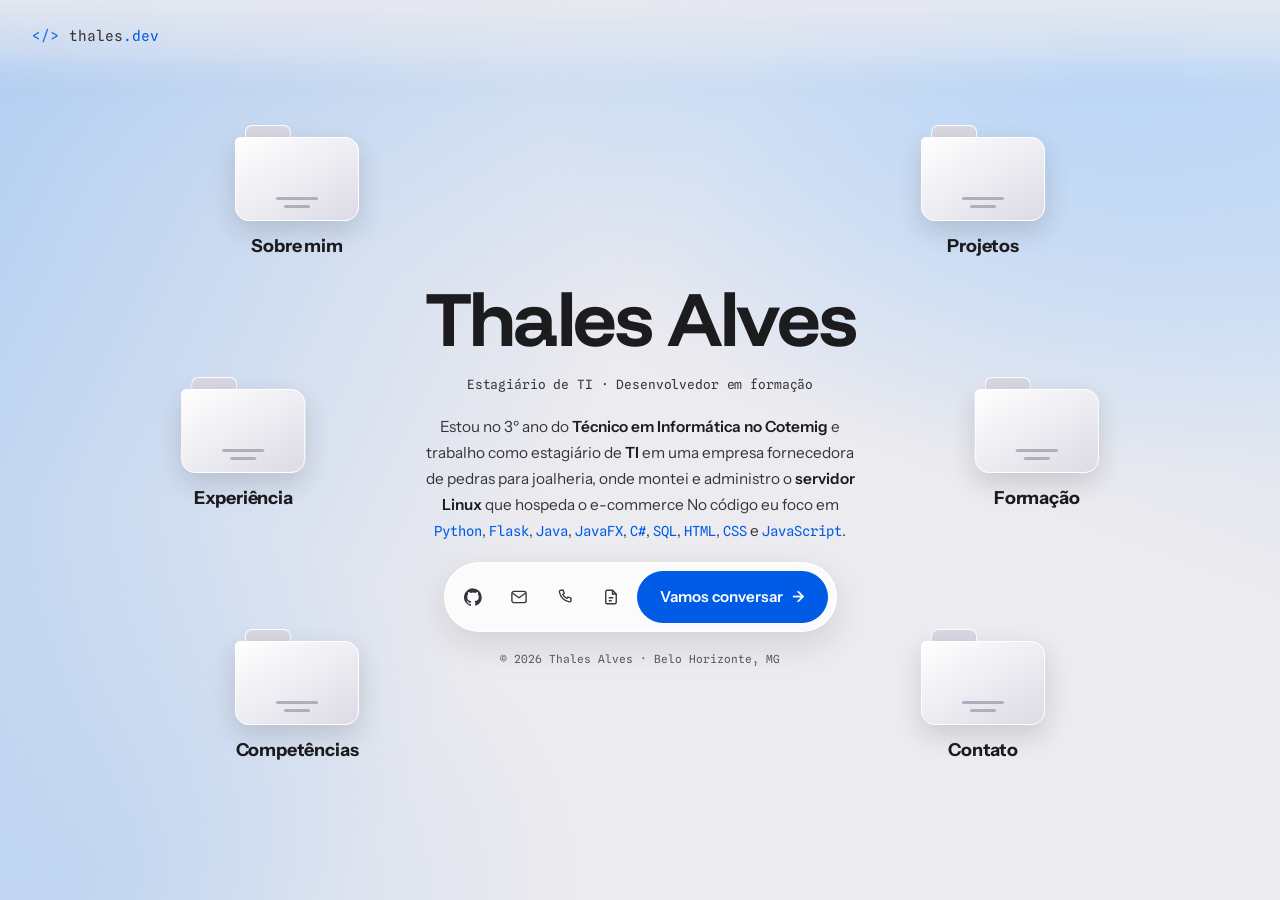
==== commit be84e781: "Remove o Behance do site" ====
--- a/index.html
+++ b/index.html
@@ -127,10 +127,6 @@
         <svg viewBox="0 0 24 24" fill="currentColor" aria-hidden="true"><path d="M12 .5a12 12 0 0 0-3.79 23.4c.6.1.82-.26.82-.58v-2.2c-3.34.72-4.04-1.6-4.04-1.6-.55-1.4-1.34-1.77-1.34-1.77-1.1-.74.08-.73.08-.73 1.2.09 1.84 1.24 1.84 1.24 1.07 1.84 2.8 1.3 3.49 1 .1-.78.42-1.3.76-1.6-2.67-.3-5.47-1.34-5.47-5.96 0-1.32.47-2.39 1.24-3.23-.13-.3-.54-1.53.11-3.18 0 0 1.01-.32 3.3 1.23a11.5 11.5 0 0 1 6 0c2.29-1.55 3.3-1.23 3.3-1.23.65 1.65.24 2.88.12 3.18.77.84 1.23 1.91 1.23 3.23 0 4.63-2.8 5.65-5.48 5.95.43.37.81 1.1.81 2.22v3.29c0 .32.22.69.83.57A12 12 0 0 0 12 .5Z"/></svg>
         <span class="rede-dica">GitHub</span>
       </a>
-      <a class="rede" href="https://www.behance.net/thalesgomes21" target="_blank" rel="noopener" aria-label="Behance">
-        <svg viewBox="0 0 24 24" fill="currentColor" aria-hidden="true"><path d="M8.2 5.5c1.9 0 3.4.6 3.4 2.6 0 1.1-.6 1.8-1.5 2.2 1.3.4 2 1.4 2 2.8 0 2.3-1.9 3.2-4 3.2H2V5.5h6.2Zm-.4 4.3c.9 0 1.4-.4 1.4-1.2 0-.9-.6-1.1-1.4-1.1H4.6v2.3h3.2Zm.2 4.7c1 0 1.7-.4 1.7-1.4 0-1-.6-1.4-1.7-1.4H4.6v2.8h3.4ZM18.6 8.4c2.4 0 3.9 1.7 3.9 4.3v.6h-5.9c.1 1.2.8 1.9 2 1.9.8 0 1.4-.3 1.7-.9h2c-.5 1.7-1.9 2.6-3.8 2.6-2.5 0-4.1-1.7-4.1-4.2 0-2.5 1.7-4.3 4.2-4.3Zm1.8 3.4c-.1-1.1-.8-1.7-1.8-1.7s-1.8.6-1.9 1.7h3.7ZM21.4 6.2v1.3h-4.7V6.2h4.7Z"/></svg>
-        <span class="rede-dica">Behance</span>
-      </a>
       <a class="rede" href="mailto:thalesalvs21@gmail.com" aria-label="E-mail">
         <svg viewBox="0 0 24 24" fill="none" stroke="currentColor" stroke-width="1.8" aria-hidden="true"><rect x="2.5" y="4.5" width="19" height="15" rx="3"/><path d="m3.5 7 8.5 6 8.5-6"/></svg>
         <span class="rede-dica">E-mail</span>
--- a/css/style.css
+++ b/css/style.css
@@ -1245,37 +1245,41 @@
 
 .numeros {
   display: grid;
-  grid-template-columns: repeat(4, minmax(0, 1fr));
+  grid-template-columns: repeat(2, minmax(0, 1fr));
   gap: 14px;
+  max-width: 720px;
+  margin-top: 26px;
 }
 
 .numero {
   display: grid;
-  gap: 4px;
-  padding: 22px;
+  gap: 6px;
+  padding: 24px;
   background: var(--vidro);
   border: 1px solid var(--borda);
-  border-radius: 22px;
-  box-shadow: var(--luz-interna);
-  transition: border-color var(--t4) var(--mov), background var(--t4) var(--mov), transform var(--t4) var(--mov);
+  border-radius: 14px;
+  box-shadow: var(--sombra);
+  transition: background var(--t4) var(--mov), transform var(--t4) var(--mov), box-shadow var(--t4) var(--mov);
 }
 
 a.numero:hover {
-  border-color: var(--borda-forte);
   background: var(--vidro-forte);
   transform: translateY(-2px);
+  box-shadow: var(--sombra-alta);
 }
 
 .numero-valor {
-  font-size: 2.2rem;
-  font-weight: 600;
-  letter-spacing: -.04em;
-  line-height: 1.1;
-  color: var(--texto);
+  font-family: var(--fonte-display);
+  font-size: 2.6rem;
+  font-weight: 500;
+  letter-spacing: -.035em;
+  line-height: 1;
+  color: var(--texto);
+  font-variant-numeric: tabular-nums;
 }
 
 .numero-rotulo {
-  font-size: .82rem;
+  font-size: .9rem;
   line-height: 1.4;
   color: var(--texto-3);
 }
@@ -1387,6 +1391,14 @@
   order: 2;
 }
 
+.projeto-previa {
+  min-width: 0;
+}
+
+.projeto-copo {
+  min-width: 0;
+}
+
 .projeto-copo h3 {
   margin-top: 10px;
   font-size: clamp(1.5rem, 2.6vw, 2rem);
@@ -1429,6 +1441,8 @@
 .previa {
   position: relative;
   overflow: hidden;
+  display: flex;
+  flex-direction: column;
   aspect-ratio: 16 / 11;
   border: 1px solid var(--borda);
   border-radius: 20px;
@@ -1467,8 +1481,10 @@
 }
 
 .previa-corpo {
+  flex: 1;
   display: grid;
   gap: 10px;
+  align-content: start;
   padding: 18px;
 }
 
@@ -1508,7 +1524,8 @@
 }
 
 .previa-codigo {
-  background: #1C1C1E;
+  flex: 1;
+  margin: 0;
   color: #E7E6EC;
   padding: 16px 18px;
   font-family: var(--fonte-mono);
@@ -1901,21 +1918,19 @@
 
 @media (max-width: 1099px) {
   .bancada {
-    grid-template-columns: 1fr;
-    gap: 36px;
+    grid-template-columns: repeat(2, minmax(0, 1fr));
+    gap: 34px 14px;
     padding-bottom: 56px;
   }
 
   .nucleo {
     order: -1;
-  }
-
+    grid-column: 1 / -1;
+  }
+
+  /* as duas colunas somem para as seis pastas caberem numa grade so */
   .coluna-modulos {
-    height: auto;
-    max-height: none;
-    grid-template-columns: 1fr 1fr;
-    grid-auto-rows: auto;
-    gap: 14px;
+    display: contents;
   }
 
   .projeto-grande {
@@ -1956,7 +1971,7 @@
 }
 
 @media (max-width: 620px) {
-  .coluna-modulos {
+  .bancada {
     grid-template-columns: 1fr;
   }
 
@@ -2047,7 +2062,8 @@
   grid-template-columns: 220px minmax(0, 1fr);
   gap: clamp(28px, 5vw, 86px);
   align-items: start;
-  padding: clamp(40px, 7vh, 76px) 0 clamp(60px, 10vh, 120px);
+  padding-top: clamp(40px, 7vh, 76px);
+  padding-bottom: clamp(60px, 10vh, 120px);
 }
 
 .indice {
@@ -2188,20 +2204,86 @@
 @media (max-width: 920px) {
   .folha-pagina {
     grid-template-columns: 1fr;
-    gap: 32px;
+    gap: 26px;
   }
 
   .indice {
     position: static;
-  }
-
+    display: block;
+    padding-bottom: 22px;
+    border-bottom: 1px solid var(--fio);
+  }
+
+  .indice-voltar {
+    padding-bottom: 14px;
+    margin-bottom: 14px;
+  }
+
+  .indice-rotulo {
+    margin-bottom: 4px;
+  }
+
+  /* o menu deita: vira uma linha de links que quebra sozinha */
   .indice a:not(.indice-voltar) {
-    display: none;
-  }
-
-  .indice-voltar {
-    margin-bottom: 0;
-    padding-bottom: 0;
-    border-bottom: 0;
-  }
-}
+    display: inline-block;
+    padding: 9px 0;
+    margin-right: 20px;
+  }
+
+  .indice a:not(.indice-voltar):hover {
+    padding-left: 0;
+  }
+
+  .indice a[aria-current="page"] {
+    padding-left: 0;
+  }
+}
+
+
+/* rotulos abaixo de 12px ficam ilegiveis em tela pequena */
+@media (max-width: 900px) {
+  .nav-pagina span {
+    font-size: .78rem;
+  }
+
+  .nivel-texto {
+    font-size: .78rem;
+  }
+
+  .canal-tipo {
+    font-size: .78rem;
+  }
+
+  .nucleo-rodape {
+    font-size: .78rem;
+  }
+
+  .etiqueta {
+    font-size: .8rem;
+  }
+
+  .campo label {
+    font-size: .8rem;
+  }
+
+  .projeto-stack li {
+    font-size: .8rem;
+  }
+
+  .modulo-abrir {
+    font-size: .8rem;
+  }
+
+  .rodape-conteudo {
+    font-size: .8rem;
+  }
+
+  .cartao-titulo small {
+    font-size: .82rem;
+  }
+
+  .selo {
+    padding: 9px 14px;
+    font-size: .78rem;
+  }
+}
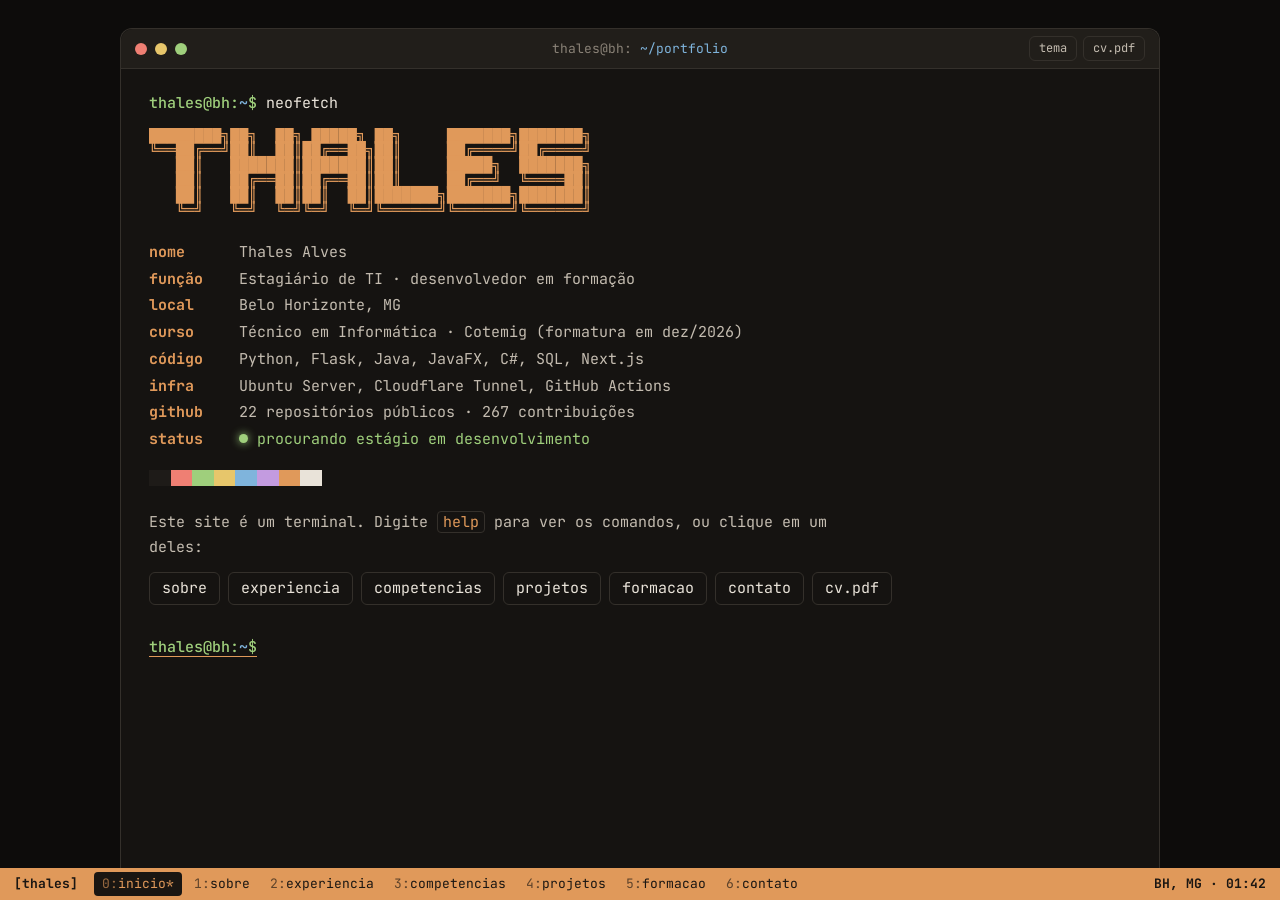
==== commit 1d233961: "Transforma o portfolio em um terminal A pagina inicial agora e um terminal: abre com um neofetch e c" ====
--- a/index.html
+++ b/index.html
@@ -6,205 +6,545 @@
 <meta name="viewport" content="width=device-width, initial-scale=1.0">
 <title>Thales Alves — Desenvolvedor em formação</title>
 
-<meta name="description" content="Portfólio de Thales Alves — 3º ano de Técnico em Informática e estagiário de TI. Projetos em Python, Flask, Java, C#, HTML e CSS.">
+<meta name="description" content="Portfólio de Thales Alves, estagiário de TI e técnico em informática em formação. Python, Flask, Java, C#, Next.js e servidor Linux.">
 <meta name="author" content="Thales Alves">
-<meta name="theme-color" content="#1A1816">
+<meta name="theme-color" content="#151311">
 
 <meta property="og:type" content="website">
 <meta property="og:title" content="Thales Alves — Desenvolvedor em formação">
-<meta property="og:description" content="Técnico em Informática em formação e estagiário de TI. Projetos em Python, Flask, Java, C#, HTML e CSS.">
-
-<link rel="icon" href="data:image/svg+xml,<svg xmlns='http://www.w3.org/2000/svg' viewBox='0 0 100 100'><rect width='100' height='100' rx='22' fill='%231A1816'/><text x='50' y='71' font-size='58' font-family='monospace' font-weight='bold' fill='%23E0995A' text-anchor='middle'>T</text></svg>">
+<meta property="og:description" content="Estagiário de TI e técnico em informática em formação. Python, Flask, Java, C#, Next.js e servidor Linux.">
+
+<link rel="icon" href="data:image/svg+xml,<svg xmlns='http://www.w3.org/2000/svg' viewBox='0 0 100 100'><rect width='100' height='100' rx='22' fill='%23151311'/><text x='50' y='68' font-size='52' font-family='monospace' font-weight='bold' fill='%23E0995A' text-anchor='middle'>&gt;_</text></svg>">
 
 <link rel="preconnect" href="https://fonts.googleapis.com">
 <link rel="preconnect" href="https://fonts.gstatic.com" crossorigin>
-<link href="https://fonts.googleapis.com/css2?family=Funnel+Display:wght@400;500;600;700;800&family=Instrument+Sans:wght@400;500;600;700&family=Spline+Sans+Mono:wght@400;500&display=swap" rel="stylesheet">
+<link href="https://fonts.googleapis.com/css2?family=JetBrains+Mono:ital,wght@0,400;0,500;0,700;1,400&display=swap" rel="stylesheet">
 <link rel="stylesheet" href="css/style.css">
+
+<script>
+  document.documentElement.classList.add('js');
+  try {
+    var temaSalvo = localStorage.getItem('tema');
+    if (temaSalvo === 'claro' || temaSalvo === 'escuro') {
+      document.documentElement.dataset.tema = temaSalvo;
+    }
+  } catch (erro) {}
+</script>
 </head>
 
-<body data-pagina="inicio">
-
-<div class="abertura" aria-hidden="true">
-  <p class="abertura-marca">
-    <span class="abertura-sinal">&lt;/&gt;</span>
-    <span>thales<span class="destaque">.dev</span></span>
-  </p>
-  <span class="abertura-barra"><i></i></span>
+<body>
+
+<a class="link-pular" href="#conteudos">Pular para o conteúdo</a>
+
+<div class="janela">
+
+  <header class="barra-titulo">
+    <span class="luzes" aria-hidden="true"><i></i><i></i><i></i></span>
+    <span class="barra-caminho">thales@bh: <span class="cor-caminho">~/portfolio</span></span>
+    <span class="barra-acoes">
+      <button type="button" class="botao-barra" data-comando="tema" aria-label="Trocar tema claro ou escuro">tema</button>
+      <a class="botao-barra" href="assets/cv-thales-alves.pdf" target="_blank" rel="noopener">cv.pdf</a>
+    </span>
+  </header>
+
+  <main class="terminal" id="terminal">
+
+    <div class="saida" id="saida" role="log" aria-live="polite" aria-relevant="additions">
+
+      <section class="bloco bloco-inicio" id="inicio" aria-labelledby="nome">
+        <p class="eco" aria-hidden="true"><span class="ps1">thales@bh:<span class="cor-caminho">~</span>$</span> neofetch</p>
+
+        <h1 class="sr-only" id="nome">Thales Alves</h1>
+<pre class="arte" aria-hidden="true">████████╗██╗  ██╗ █████╗ ██╗     ███████╗███████╗
+╚══██╔══╝██║  ██║██╔══██╗██║     ██╔════╝██╔════╝
+   ██║   ███████║███████║██║     █████╗  ███████╗
+   ██║   ██╔══██║██╔══██║██║     ██╔══╝  ╚════██║
+   ██║   ██║  ██║██║  ██║███████╗███████╗███████║
+   ╚═╝   ╚═╝  ╚═╝╚═╝  ╚═╝╚══════╝╚══════╝╚══════╝</pre>
+
+        <dl class="ficha">
+          <div><dt>nome</dt><dd>Thales Alves</dd></div>
+          <div><dt>função</dt><dd>Estagiário de TI · desenvolvedor em formação</dd></div>
+          <div><dt>local</dt><dd>Belo Horizonte, MG</dd></div>
+          <div><dt>curso</dt><dd>Técnico em Informática · Cotemig (formatura em dez/2026)</dd></div>
+          <div><dt>código</dt><dd>Python, Flask, Java, JavaFX, C#, SQL, Next.js</dd></div>
+          <div><dt>infra</dt><dd>Ubuntu Server, Cloudflare Tunnel, GitHub Actions</dd></div>
+          <div><dt>github</dt><dd><span data-numero="repos">22</span> <span data-rotulo-repos>repositórios públicos</span> · <span data-numero="contribuicoes">267</span> contribuições</dd></div>
+          <div><dt>status</dt><dd class="cor-ok"><span class="led" aria-hidden="true"></span> procurando estágio em desenvolvimento</dd></div>
+        </dl>
+
+        <p class="paleta" aria-hidden="true"><i></i><i></i><i></i><i></i><i></i><i></i><i></i><i></i></p>
+
+        <p class="dica">
+          Este site é um terminal. Digite <kbd>help</kbd> para ver os comandos, ou clique em um deles:
+        </p>
+        <ul class="atalhos">
+          <li><a href="#sobre" data-comando="sobre">sobre</a></li>
+          <li><a href="#experiencia" data-comando="experiencia">experiencia</a></li>
+          <li><a href="#competencias" data-comando="competencias">competencias</a></li>
+          <li><a href="#projetos" data-comando="projetos">projetos</a></li>
+          <li><a href="#formacao" data-comando="formacao">formacao</a></li>
+          <li><a href="#contato" data-comando="contato">contato</a></li>
+          <li><a href="assets/cv-thales-alves.pdf" target="_blank" rel="noopener">cv.pdf</a></li>
+        </ul>
+      </section>
+
+    </div>
+
+    <form class="prompt" id="prompt" autocomplete="off">
+      <label class="ps1" for="entrada">thales@bh:<span class="cor-caminho">~</span>$</label>
+      <input class="entrada" id="entrada" name="comando" type="text" spellcheck="false" autocapitalize="off" autocorrect="off" enterkeyhint="send" aria-describedby="entrada-dica">
+      <span class="sr-only" id="entrada-dica">Digite um comando e aperte Enter. Digite help para ver a lista.</span>
+    </form>
+
+
+    <!-- O conteúdo de cada comando fica aqui. Sem JavaScript, aparece tudo em sequência. -->
+    <div class="conteudos" id="conteudos">
+
+      <section class="bloco" id="sobre" data-eco="cat sobre.txt" aria-labelledby="t-sobre">
+        <h2 class="titulo" id="t-sobre"><span class="cor-dim">#</span> Suporte, código e bancada.</h2>
+
+        <p>
+          Eu sou Thales Alves, moro em Belo Horizonte, MG e estou no último ano do técnico em informática no
+          Cotemig. Trabalho como estagiário de TI em uma fornecedora de pedras para joalheria, onde desenvolvo
+          funcionalidades do e-commerce e cuido do servidor que mantém a loja no ar.
+        </p>
+        <p>
+          Comecei montando e consertando computador, passei pelo suporte técnico e hoje divido o tempo entre
+          código e infraestrutura, usando IA como ferramenta para entregar mais rápido.
+        </p>
+
+        <h3 class="subtitulo"><span class="cor-dim">##</span> No estágio</h3>
+        <p>
+          Sou estagiário de TI em uma fornecedora de pedras para joalheria, com e-commerce próprio. Lá eu cuido
+          das duas pontas: do código da loja e do servidor onde ela roda.
+        </p>
+        <p>
+          Montei o servidor da empresa do zero, reaproveitando um computador que estava parado, e migrei a loja
+          para ele, com deploy automático a cada commit. No código, desenvolvo melhorias na loja e estou
+          construindo um site novo que a direção pediu, usando IA como ferramenta.
+        </p>
+        <p>
+          Antes, passei pelo suporte técnico de uma empresa de sistemas de eletrocardiograma, atendendo clínicas
+          e hospitais. Foi lá que aprendi a perguntar antes de mexer: metade dos chamados que chegam como
+          “o programa travou” é outra coisa.
+        </p>
+
+        <h3 class="subtitulo"><span class="cor-dim">##</span> No código</h3>
+        <p>
+          Meu foco é Python com Flask. O projeto mais completo que fiz é uma API de gestão escolar separada em
+          rotas, controllers, repositories e models, onde cada camada só faz o que é dela.
+        </p>
+        <p>
+          No estágio, trabalho com Next.js e Supabase no e-commerce da empresa. Também construí em Java com
+          JavaFX um sistema de registro de atendimentos, com MySQL, para resolver um problema do meu trabalho no
+          suporte e que usei para aprender uma linguagem que queria bastante. Antes dele, fiz um sistema de
+          varejo em C# com Windows Forms.
+        </p>
+
+        <h3 class="subtitulo"><span class="cor-dim">##</span> Na bancada</h3>
+        <p>
+          Monto e conserto computador desde antes do estágio. Escolho componente por orçamento e finalidade,
+          instalo o sistema e os drivers, e troco peça com defeito. É o que eu sabia fazer primeiro, e é de onde
+          vem meu jeito de resolver problema: testar uma coisa de cada vez.
+        </p>
+
+        <h3 class="subtitulo"><span class="cor-dim">##</span> No design</h3>
+        <p>
+          Faço o curso técnico de design gráfico na Escola Zion desde 2025. Entrei achando que seria um hobby
+          separado e acabou entrando no trabalho: ajuda mais do que eu esperava na hora de montar uma tela.
+        </p>
+
+        <h3 class="subtitulo"><span class="cor-dim">##</span> Formação</h3>
+        <p>
+          Técnico em Informática no Cotemig, unidade Floresta, com formatura prevista para dezembro de 2026.
+          Além do curso estão sete certificações, a maior parte da Cisco Networking Academy, em segurança, redes
+          e hardware.
+        </p>
+
+        <h3 class="subtitulo"><span class="cor-dim">##</span> Em números <span class="cor-dim">(puxados direto do GitHub)</span></h3>
+        <dl class="numeros">
+          <div><dt><span data-rotulo-repos>repositórios públicos</span></dt><dd data-numero="repos">22</dd></div>
+          <div><dt>contribuições no GitHub</dt><dd data-numero="contribuicoes">267</dd></div>
+        </dl>
+
+        <p class="proximo">próximo: <a href="#experiencia" data-comando="experiencia">experiencia</a></p>
+      </section>
+
+
+      <section class="bloco" id="experiencia" data-eco="git log --experiencia" aria-labelledby="t-experiencia">
+        <h2 class="titulo" id="t-experiencia"><span class="cor-dim">#</span> Onde eu trabalho hoje.</h2>
+        <p class="cor-dim">Do mais recente para o mais antigo.</p>
+
+        <article class="commit">
+          <p class="commit-hash"><span class="cor-aviso">commit 7e3f1a2</span> <span class="cor-dim">(</span><span class="cor-ok">HEAD -&gt; atual</span><span class="cor-dim">)</span></p>
+          <p class="commit-meta"><span class="cor-dim">período:</span> out/2026 – hoje</p>
+          <p class="commit-meta"><span class="cor-dim">onde:</span> Romulo Moissanite · Belo Horizonte, MG <span class="cor-dim">— fornecedora de pedras (moissanite e CVD) para joalheria, com e-commerce próprio</span></p>
+          <h3 class="commit-titulo">Estagiário de TI – Desenvolvimento Web e Infraestrutura</h3>
+          <ul class="lista">
+            <li>Desenvolvo melhorias e novas funcionalidades no e-commerce (Next.js + Supabase), com auxílio de IA.</li>
+            <li>Estou desenvolvendo um novo site para a empresa.</li>
+            <li>Montei do zero o servidor da empresa, reaproveitando um computador parado (Ubuntu Server).</li>
+            <li>Migrei a loja de uma VPS instável para esse servidor, com Cloudflare Tunnel e HTTPS.</li>
+            <li>Mantenho o deploy automático com GitHub Actions e a segurança do servidor (SSH por chave, firewall).</li>
+          </ul>
+          <ul class="tags"><li>next.js</li><li>supabase</li><li>ubuntu-server</li><li>cloudflare</li><li>github-actions</li></ul>
+        </article>
+
+        <article class="commit">
+          <p class="commit-hash"><span class="cor-aviso">commit 4c90d1b</span> <span class="cor-dim">(encerrado)</span></p>
+          <p class="commit-meta"><span class="cor-dim">período:</span> mai/2026 – out/2026</p>
+          <p class="commit-meta"><span class="cor-dim">onde:</span> HW Sistemas HeartWare Ltda · Belo Horizonte, MG <span class="cor-dim">— sistemas para cardiologia diagnóstica</span></p>
+          <h3 class="commit-titulo">Estagiário de Suporte Técnico</h3>
+          <ul class="lista">
+            <li>Suporte a clínicas, hospitais e profissionais de saúde usuários dos sistemas ECG V6, Ergo 13 e ErgoMET.</li>
+            <li>Instalação, configuração e atualização dos softwares nas estações dos clientes.</li>
+            <li>Atendimento por telefone e acesso remoto, orientando usuários da área da saúde na utilização dos sistemas.</li>
+          </ul>
+          <ul class="tags"><li>suporte-ao-usuário</li><li>acesso-remoto</li><li>windows</li><li>atendimento</li></ul>
+        </article>
+
+        <article class="commit">
+          <p class="commit-hash"><span class="cor-aviso">commit 1a2b9e0</span> <span class="cor-dim">(</span><span class="cor-ok">em paralelo</span><span class="cor-dim">)</span></p>
+          <p class="commit-meta"><span class="cor-dim">período:</span> 2025 – hoje</p>
+          <p class="commit-meta"><span class="cor-dim">onde:</span> autônomo</p>
+          <h3 class="commit-titulo">Montagem e Manutenção de Computadores</h3>
+          <ul class="lista">
+            <li>Diversos serviços de montagem de computadores.</li>
+            <li>Seleção de componentes conforme orçamento e finalidade de uso.</li>
+            <li>Instalação de sistema operacional, drivers e configuração de ambiente.</li>
+            <li>Diagnóstico e substituição de peças com defeito.</li>
+          </ul>
+          <ul class="tags"><li>hardware</li><li>montagem</li><li>diagnóstico</li><li>manutenção</li></ul>
+        </article>
+
+        <p class="proximo">próximo: <a href="#competencias" data-comando="competencias">competencias</a></p>
+      </section>
+
+
+      <section class="bloco" id="competencias" data-eco="competencias --nivel" aria-labelledby="t-competencias">
+        <h2 class="titulo" id="t-competencias"><span class="cor-dim">#</span> Minhas competências.</h2>
+        <p class="cor-dim">
+          O que eu sei e em que nível. A barra é a escala: <span class="barra" aria-hidden="true"><b>■</b>□□</span> básico,
+          <span class="barra" aria-hidden="true"><b>■■</b>□</span> intermediário, <span class="barra" aria-hidden="true"><b>■■■</b></span> avançado.
+        </p>
+
+        <h3 class="subtitulo"><span class="cor-dim">##</span> Desenvolvimento</h3>
+        <p class="cor-dim">Back-end em Python é onde eu mais estudo. No desktop uso Java e C#; na web, HTML e CSS.</p>
+        <ul class="habilidades">
+          <li>
+            <p class="hab-linha"><strong>Python e Flask</strong> <span class="cor-dim">back-end · foco atual</span> <span class="nivel"><span class="barra" aria-hidden="true"><b>■</b>□□</span> básico</span></p>
+            <p class="hab-texto">É onde eu mais estudo. Fiz uma API REST de gestão escolar separada em rotas, controllers, repositories e models, com SQLAlchemy, validação do que chega e o status HTTP certo quando dá erro.</p>
+          </li>
+          <li>
+            <p class="hab-linha"><strong>Java e JavaFX</strong> <span class="cor-dim">desktop</span> <span class="nivel"><span class="barra" aria-hidden="true"><b>■</b>□□</span> básico</span></p>
+            <p class="hab-texto">Construí o HW Atendimento com Java 17, JavaFX e MySQL. A interface é feita em FXML com CSS próprio e o acesso ao banco fica isolado em repositories, separado das telas.</p>
+          </li>
+          <li>
+            <p class="hab-linha"><strong>HTML e CSS</strong> <span class="cor-dim">front-end</span> <span class="nivel"><span class="barra" aria-hidden="true"><b>■■</b>□</span> intermediário</span></p>
+            <p class="hab-texto">Semântica, responsivo, Flexbox e Grid. Fiz a CoreTech e o Bitmap só com HTML e CSS, e este portfólio é feito do zero, sem framework.</p>
+          </li>
+          <li>
+            <p class="hab-linha"><strong>Git e GitHub</strong> <span class="cor-dim">versionamento</span> <span class="nivel"><span class="barra" aria-hidden="true"><b>■■</b>□</span> intermediário</span></p>
+            <p class="hab-texto">Todos os meus projetos ficam versionados no GitHub — é lá que está o histórico do que eu estudei até aqui.</p>
+          </li>
+          <li>
+            <p class="hab-linha"><strong>C# e Windows Forms</strong> <span class="cor-dim">desktop</span> <span class="nivel"><span class="barra" aria-hidden="true"><b>■</b>□□</span> básico</span></p>
+            <p class="hab-texto">Sistema de varejo para cadastro de clientes e fornecedores, com orientação a objetos e as consultas SQL escritas na mão.</p>
+          </li>
+          <li>
+            <p class="hab-linha"><strong>JavaScript</strong> <span class="cor-dim">interação</span> <span class="nivel"><span class="barra" aria-hidden="true"><b>■</b>□□</span> básico</span></p>
+            <p class="hab-texto">Uso nas interações deste site: os comandos do terminal, o histórico, o autocompletar e a validação do formulário.</p>
+          </li>
+        </ul>
+
+        <h3 class="subtitulo"><span class="cor-dim">##</span> Suporte e infraestrutura</h3>
+        <p class="cor-dim">Minha parte mais forte.</p>
+        <ul class="habilidades">
+          <li>
+            <p class="hab-linha"><strong>Montagem de computadores</strong> <span class="cor-dim">hardware</span> <span class="nivel"><span class="barra" aria-hidden="true"><b>■■■</b></span> avançado</span></p>
+            <p class="hab-texto">Seleção de componentes conforme o orçamento e a finalidade de uso, montagem, instalação do sistema operacional e dos drivers e configuração do ambiente.</p>
+          </li>
+          <li>
+            <p class="hab-linha"><strong>Manutenção preventiva e corretiva</strong> <span class="cor-dim">hardware</span> <span class="nivel"><span class="barra" aria-hidden="true"><b>■■■</b></span> avançado</span></p>
+            <p class="hab-texto">Diagnóstico e substituição de peças com defeito, limpeza e manutenção dos equipamentos.</p>
+          </li>
+          <li>
+            <p class="hab-linha"><strong>Atendimento a usuários</strong> <span class="cor-dim">suporte</span> <span class="nivel"><span class="barra" aria-hidden="true"><b>■■■</b></span> avançado</span></p>
+            <p class="hab-texto">Suporte por telefone e acesso remoto a clínicas, hospitais e profissionais de saúde que usam os sistemas ECG V6, Ergo 13 e ErgoMET.</p>
+          </li>
+          <li>
+            <p class="hab-linha"><strong>Windows</strong> <span class="cor-dim">sistema operacional</span> <span class="nivel"><span class="barra" aria-hidden="true"><b>■■■</b></span> avançado</span></p>
+            <p class="hab-texto">Instalação, configuração e atualização do sistema e dos programas nas estações dos clientes.</p>
+          </li>
+          <li>
+            <p class="hab-linha"><strong>Sistemas de arquivos e particionamento</strong> <span class="cor-dim">sistema operacional</span> <span class="nivel"><span class="barra" aria-hidden="true"><b>■■</b>□</span> intermediário</span></p>
+            <p class="hab-texto">Particionamento, formatação e organização do disco na hora de preparar uma máquina.</p>
+          </li>
+          <li>
+            <p class="hab-linha"><strong>Linux</strong> <span class="cor-dim">sistema operacional</span> <span class="nivel"><span class="barra" aria-hidden="true"><b>■</b>□□</span> básico</span></p>
+            <p class="hab-texto">Já usei CachyOS no meu computador pessoal e tenho experiência prática com Ubuntu Server no estágio, onde configurei um servidor local do zero e gerencio o sistema via terminal.</p>
+          </li>
+          <li>
+            <p class="hab-linha"><strong>Fundamentos de redes TCP/IP</strong> <span class="cor-dim">redes</span> <span class="nivel"><span class="barra" aria-hidden="true"><b>■</b>□□</span> básico</span></p>
+            <p class="hab-texto">Conceitos de endereçamento e redes vistos no curso técnico e aplicados de forma prática no estágio através da configuração de Cloudflare Tunnel e regras de firewall.</p>
+          </li>
+        </ul>
+
+        <h3 class="subtitulo"><span class="cor-dim">##</span> Banco de dados</h3>
+        <p class="cor-dim">Todo projeto meu guarda dado em algum lugar. Aqui está o que eu uso para isso.</p>
+        <ul class="habilidades">
+          <li>
+            <p class="hab-linha"><strong>MySQL</strong> <span class="cor-dim">banco relacional</span> <span class="nivel"><span class="barra" aria-hidden="true"><b>■</b>□□</span> básico</span></p>
+            <p class="hab-texto">Banco do HW Atendimento e do sistema de varejo, acessado por JDBC no Java e direto no C#.</p>
+          </li>
+          <li>
+            <p class="hab-linha"><strong>SQLite</strong> <span class="cor-dim">banco relacional</span> <span class="nivel"><span class="barra" aria-hidden="true"><b>■</b>□□</span> básico</span></p>
+            <p class="hab-texto">Usado nos estudos e nos projetos menores em Python.</p>
+          </li>
+          <li>
+            <p class="hab-linha"><strong>Consultas, JOIN e agregações</strong> <span class="cor-dim">SQL</span> <span class="nivel"><span class="barra" aria-hidden="true"><b>■</b>□□</span> básico</span></p>
+            <p class="hab-texto">Consultas escritas na mão, incluindo o endpoint da API de gestão escolar que devolve estatísticas agregadas.</p>
+          </li>
+          <li>
+            <p class="hab-linha"><strong>Modelagem relacional</strong> <span class="cor-dim">projeto do banco</span> <span class="nivel"><span class="barra" aria-hidden="true"><b>■</b>□□</span> básico</span></p>
+            <p class="hab-texto">Montagem das tabelas e dos relacionamentos antes de começar o código.</p>
+          </li>
+        </ul>
+
+        <h3 class="subtitulo"><span class="cor-dim">##</span> Design, imagem e idiomas</h3>
+        <p class="cor-dim">O curso de design gráfico entra mais no meu trabalho do que eu imaginava quando comecei.</p>
+        <ul class="habilidades">
+          <li>
+            <p class="hab-linha"><strong>Edição profissional de imagem</strong> <span class="cor-dim">certificado de 8 horas, 2025</span> <span class="nivel"><span class="barra" aria-hidden="true"><b>■■</b>□</span> intermediário</span></p>
+            <p class="hab-texto">Tratamento e composição de imagem. Faço o curso técnico de design gráfico na Escola Zion desde 2025, em andamento.</p>
+          </li>
+          <li>
+            <p class="hab-linha"><strong>Ferramentas Adobe</strong> <span class="cor-dim">Photoshop, Premiere Pro, After Effects</span> <span class="nivel"><span class="barra" aria-hidden="true"><b>■■</b>□</span> intermediário</span></p>
+            <p class="hab-texto">Edição de imagem, de vídeo e animação.</p>
+          </li>
+          <li>
+            <p class="hab-linha"><strong>Pacote Office</strong> <span class="cor-dim">Word, Excel, PowerPoint</span> <span class="nivel"><span class="barra" aria-hidden="true"><b>■■</b>□</span> intermediário</span></p>
+            <p class="hab-texto">Uso no curso e no trabalho.</p>
+          </li>
+          <li>
+            <p class="hab-linha"><strong>Inglês</strong> <span class="cor-dim">idioma</span> <span class="nivel"><span class="barra" aria-hidden="true"><b>■</b>□□</span> básico</span></p>
+          </li>
+        </ul>
+
+        <p class="proximo">próximo: <a href="#projetos" data-comando="projetos">projetos</a></p>
+      </section>
+
+
+      <section class="bloco" id="projetos" data-eco="ls projetos/" aria-labelledby="t-projetos">
+        <h2 class="titulo" id="t-projetos"><span class="cor-dim">#</span> Meus projetos.</h2>
+        <p>
+          Cinco projetos. Os dois primeiros são os que deram mais trabalho, e o HW Atendimento é o primeiro que
+          eu faço para resolver um problema do meu próprio trabalho.
+        </p>
+
+        <article class="projeto projeto-destaque">
+          <h3 class="projeto-nome"><span class="cor-aviso" aria-hidden="true">★</span> <span class="cor-caminho">hw-atendimento/</span></h3>
+          <ul class="tags"><li>java-17</li><li>javafx</li><li>mysql</li><li>jdbc</li></ul>
+          <p>
+            Sistema desktop para registrar os atendimentos técnicos que eu faço no estágio. Cadastro de cliente e
+            equipamento, controle de início e término, e tela de pesquisa. A interface é feita em FXML com CSS
+            próprio e o acesso ao banco fica isolado em repositories, separado das telas.
+          </p>
+          <p class="links"><a href="https://github.com/thalesalvs21/hw-atendimento" target="_blank" rel="noopener">→ código no GitHub</a></p>
+        </article>
+
+        <article class="projeto projeto-destaque">
+          <h3 class="projeto-nome"><span class="cor-aviso" aria-hidden="true">★</span> <span class="cor-caminho">api-gestao-escolar/</span></h3>
+          <ul class="tags"><li>python</li><li>flask</li><li>sqlalchemy</li><li>api-rest</li></ul>
+          <p>
+            Cadastro de alunos com CRUD completo, ativação e desativação de registros e um endpoint que devolve
+            estatísticas agregadas. O código é separado em rotas, controllers, repositories e models — cada
+            camada só faz o que é dela. Valida o que chega e devolve o status HTTP certo quando dá erro, em vez
+            de estourar uma exceção na cara de quem chamou.
+          </p>
+<pre class="codigo" aria-label="Trecho de código da API"><span class="cor-aviso">@app</span>.route(<span class="cor-ok">"/alunos"</span>)
+<span class="cor-caminho">def</span> listar():
+    alunos = repo.todos()
+    <span class="cor-caminho">return</span> jsonify(alunos), <span class="cor-acento">200</span></pre>
+          <p class="links"><a href="https://github.com/thalesalvs21/mvc" target="_blank" rel="noopener">→ código no GitHub</a></p>
+        </article>
+
+        <article class="projeto">
+          <h3 class="projeto-nome"><span class="cor-caminho">sistema-de-varejo/</span></h3>
+          <ul class="tags"><li>c#</li><li>windows-forms</li><li>mysql</li></ul>
+          <p>Aplicação desktop para cadastrar clientes e fornecedores, com os dados num banco MySQL. Windows Forms, orientação a objetos e as consultas SQL escritas na mão.</p>
+          <p class="links"><a href="https://github.com/thalesalvs21/ProjetoCrud" target="_blank" rel="noopener">→ código no GitHub</a></p>
+        </article>
+
+        <article class="projeto">
+          <h3 class="projeto-nome"><span class="cor-caminho">coretech/</span></h3>
+          <ul class="tags"><li>html</li><li>css</li></ul>
+          <p>Loja de hardware em HTML e CSS puro. Peguei o tema porque é o que eu conheço fora do código.</p>
+          <p class="links">
+            <a href="https://thalesalvs21.github.io/Site-Hardware/" target="_blank" rel="noopener">→ ver o site</a>
+            <a href="https://github.com/thalesalvs21/Site-Hardware" target="_blank" rel="noopener">→ código no GitHub</a>
+          </p>
+        </article>
+
+        <article class="projeto">
+          <h3 class="projeto-nome"><span class="cor-caminho">bitmap/</span></h3>
+          <ul class="tags"><li>html</li><li>css</li><li>flexbox</li></ul>
+          <p>Um blog de fotografia copiado no olho, só com Flexbox.</p>
+          <p class="links">
+            <a href="https://thalesalvs21.github.io/Site-Flex/" target="_blank" rel="noopener">→ ver o site</a>
+            <a href="https://github.com/thalesalvs21/Site-Flex" target="_blank" rel="noopener">→ código no GitHub</a>
+          </p>
+        </article>
+
+        <p class="cor-dim">Todos os repositórios: <a href="https://github.com/thalesalvs21?tab=repositories" target="_blank" rel="noopener">github.com/thalesalvs21</a></p>
+        <p class="proximo">próximo: <a href="#formacao" data-comando="formacao">formacao</a></p>
+      </section>
+
+
+      <section class="bloco" id="formacao" data-eco="tree formacao/" aria-labelledby="t-formacao">
+        <h2 class="titulo" id="t-formacao"><span class="cor-dim">#</span> Formação e cursos.</h2>
+        <p>
+          O curso técnico no Cotemig é a base. Em volta dele estão o curso de design gráfico e as certificações,
+          organizadas por área.
+        </p>
+
+        <ul class="arvore">
+          <li>
+            <span class="cor-caminho">curso-tecnico/</span>
+            <ul>
+              <li>
+                <strong>Técnico em Informática</strong> <span class="cor-dim">· Cotemig, unidade Floresta · 2024 – dez/2026</span> <span class="cor-ok">[em andamento]</span>
+                <span class="item-texto">Programação, banco de dados, redes e hardware. Estou no 3º ano.</span>
+              </li>
+            </ul>
+          </li>
+          <li>
+            <span class="cor-caminho">seguranca-e-redes/</span> <span class="cor-dim">Cisco Networking Academy, com credencial verificável</span>
+            <ul>
+              <li>
+                <strong>Introduction to Cybersecurity</strong> <span class="cor-dim">· 2026</span>
+                <a href="https://www.credly.com/badges/c714fc73-1720-44e8-bdc9-ebdfdf791f5b/public_url" target="_blank" rel="noopener">[credencial]</a>
+                <span class="item-texto">Fundamentos de segurança da informação, ameaças e boas práticas de proteção.</span>
+              </li>
+              <li>
+                <strong>Digital Awareness</strong> <span class="cor-dim">· 2025</span>
+                <a href="https://www.credly.com/badges/ea5f8cdd-b855-40e3-86de-7fcb6d69c528/public_url" target="_blank" rel="noopener">[credencial]</a>
+                <span class="item-texto">Uso consciente e seguro das ferramentas digitais.</span>
+              </li>
+            </ul>
+          </li>
+          <li>
+            <span class="cor-caminho">hardware/</span>
+            <ul>
+              <li>
+                <strong>Computer Hardware Basics</strong> <span class="cor-dim">· Cisco Networking Academy · 2025</span>
+                <a href="https://www.credly.com/badges/af88373e-a69d-4188-8acf-26df34a6a424/public_url" target="_blank" rel="noopener">[credencial]</a>
+                <span class="item-texto">Componentes, montagem e funcionamento do computador.</span>
+              </li>
+              <li>
+                <strong>MCC — Montagem e Configuração de Computadores</strong> <span class="cor-dim">· 2024</span>
+                <span class="item-texto">Montagem, configuração e preparo de máquinas.</span>
+              </li>
+            </ul>
+          </li>
+          <li>
+            <span class="cor-caminho">design-e-imagem/</span>
+            <ul>
+              <li>
+                <strong>Curso Técnico de Design Gráfico</strong> <span class="cor-dim">· Escola Zion · desde 2025</span> <span class="cor-ok">[em andamento]</span>
+                <span class="item-texto">Composição, tipografia e tratamento de imagem.</span>
+              </li>
+              <li>
+                <strong>Edição Profissional de Imagem</strong> <span class="cor-dim">· 8 horas · 2025</span>
+                <span class="item-texto">Tratamento e composição de imagem.</span>
+              </li>
+            </ul>
+          </li>
+          <li>
+            <span class="cor-caminho">programacao-e-robotica/</span>
+            <ul>
+              <li>
+                <strong>Code Club</strong> <span class="cor-dim">· 2025</span>
+                <span class="item-texto">Lógica de programação e projetos práticos.</span>
+              </li>
+              <li>
+                <strong>Robótica</strong> <span class="cor-dim">· 2024</span>
+                <span class="item-texto">Montagem e programação de robôs.</span>
+              </li>
+            </ul>
+          </li>
+        </ul>
+
+        <p class="proximo">próximo: <a href="#contato" data-comando="contato">contato</a></p>
+      </section>
+
+
+      <section class="bloco" id="contato" data-eco="./contato.sh" aria-labelledby="t-contato">
+        <h2 class="titulo" id="t-contato"><span class="cor-dim">#</span> Vamos conversar?</h2>
+        <p>Estou procurando <strong>estágio em desenvolvimento</strong>. Respondo e-mail no mesmo dia.</p>
+
+        <dl class="canais">
+          <div><dt>e-mail</dt><dd><a href="mailto:thalesalvs21@gmail.com">thalesalvs21@gmail.com</a></dd></div>
+          <div><dt>telefone</dt><dd><a href="tel:+5531991599422">(31) 99159-9422</a></dd></div>
+          <div><dt>github</dt><dd><a href="https://github.com/thalesalvs21" target="_blank" rel="noopener">@thalesalvs21</a></dd></div>
+          <div><dt>currículo</dt><dd><a href="assets/cv-thales-alves.pdf" target="_blank" rel="noopener">cv-thales-alves.pdf</a></dd></div>
+        </dl>
+
+        <h3 class="subtitulo"><span class="cor-dim">##</span> Envie uma mensagem</h3>
+        <p class="cor-dim">Preencha os campos e seu aplicativo de e-mail abre com a mensagem pronta.</p>
+
+        <form class="formulario" novalidate>
+          <div class="campo">
+            <label for="nome-contato"><span class="cor-ok">?</span> nome:</label>
+            <input type="text" id="nome-contato" name="nome" required autocomplete="name" placeholder="como posso te chamar?">
+            <span class="campo-erro" aria-live="polite"></span>
+          </div>
+          <div class="campo">
+            <label for="email-contato"><span class="cor-ok">?</span> e-mail:</label>
+            <input type="email" id="email-contato" name="email" required autocomplete="email" placeholder="voce@email.com">
+            <span class="campo-erro" aria-live="polite"></span>
+          </div>
+          <div class="campo">
+            <label for="assunto-contato"><span class="cor-ok">?</span> assunto:</label>
+            <input type="text" id="assunto-contato" name="assunto" placeholder="vaga, projeto, dúvida...">
+            <span class="campo-erro" aria-live="polite"></span>
+          </div>
+          <div class="campo campo-texto">
+            <label for="mensagem-contato"><span class="cor-ok">?</span> mensagem:</label>
+            <textarea id="mensagem-contato" name="mensagem" rows="4" required placeholder="conte um pouco sobre a vaga, o projeto ou a dúvida."></textarea>
+            <span class="campo-erro" aria-live="polite"></span>
+          </div>
+          <div class="formulario-rodape">
+            <button type="submit" class="botao">[ preparar e-mail ]</button>
+            <p class="aviso-form" role="status">Ao enviar, seu aplicativo de e-mail abre com a mensagem já preenchida.</p>
+          </div>
+        </form>
+      </section>
+
+    </div>
+
+  </main>
+
+  <nav class="tmux" aria-label="Seções">
+    <span class="tmux-sessao" aria-hidden="true">[thales]</span>
+    <ul class="tmux-janelas">
+      <li><a href="#inicio" data-comando="inicio"><span class="cor-dim">0:</span>inicio</a></li>
+      <li><a href="#sobre" data-comando="sobre"><span class="cor-dim">1:</span>sobre</a></li>
+      <li><a href="#experiencia" data-comando="experiencia"><span class="cor-dim">2:</span>experiencia</a></li>
+      <li><a href="#competencias" data-comando="competencias"><span class="cor-dim">3:</span>competencias</a></li>
+      <li><a href="#projetos" data-comando="projetos"><span class="cor-dim">4:</span>projetos</a></li>
+      <li><a href="#formacao" data-comando="formacao"><span class="cor-dim">5:</span>formacao</a></li>
+      <li><a href="#contato" data-comando="contato"><span class="cor-dim">6:</span>contato</a></li>
+    </ul>
+    <span class="tmux-direita" aria-hidden="true">BH, MG · <span id="relogio">--:--</span></span>
+  </nav>
+
 </div>
 
-<div class="placa" aria-hidden="true"></div>
-<div class="cortina" aria-hidden="true"></div>
-
-<a class="link-pular" href="#bancada">Pular para o conteúdo</a>
-
-
-<header class="cromo">
-  <a href="index.html" class="marca" aria-current="page">
-    <span class="marca-simbolo" aria-hidden="true">&lt;/&gt;</span>
-    <span>thales<span class="destaque">.dev</span></span>
-  </a>
-
-</header>
-
-
-<main class="bancada" id="bancada">
-
-  <div class="coluna-modulos">
-
-    <a class="modulo" href="pages/sobre.html">
-      <span class="pasta" aria-hidden="true">
-        <span class="pasta-aba"></span>
-        <span class="pasta-tras"></span>
-        <span class="folha folha-1"></span>
-        <span class="folha folha-2"></span>
-        <span class="folha folha-3"></span>
-        <span class="pasta-frente"><i></i><i></i></span>
-      </span>
-      <span class="modulo-titulo">Sobre mim</span>
-      <span class="modulo-gaveta">
-        <div>
-          <span class="modulo-desc">Quem eu sou, onde estudo e o que faço no estágio.</span>
-          <span class="modulo-abrir">Ver Sobre mim <span aria-hidden="true">→</span></span>
-        </div>
-      </span>
-    </a>
-
-    <a class="modulo" href="pages/experiencia.html">
-      <span class="pasta" aria-hidden="true">
-        <span class="pasta-aba"></span>
-        <span class="pasta-tras"></span>
-        <span class="folha folha-1"></span>
-        <span class="folha folha-2"></span>
-        <span class="folha folha-3"></span>
-        <span class="pasta-frente"><i></i><i></i></span>
-      </span>
-      <span class="modulo-titulo">Experiência</span>
-      <span class="modulo-gaveta">
-        <div>
-          <span class="modulo-desc">Onde eu trabalho hoje e o que faço na bancada.</span>
-          <span class="modulo-abrir">Ver Experiência <span aria-hidden="true">→</span></span>
-        </div>
-      </span>
-    </a>
-
-    <a class="modulo" href="pages/competencias.html">
-      <span class="pasta" aria-hidden="true">
-        <span class="pasta-aba"></span>
-        <span class="pasta-tras"></span>
-        <span class="folha folha-1"></span>
-        <span class="folha folha-2"></span>
-        <span class="folha folha-3"></span>
-        <span class="pasta-frente"><i></i><i></i></span>
-      </span>
-      <span class="modulo-titulo">Competências</span>
-      <span class="modulo-gaveta">
-        <div>
-          <span class="modulo-desc">O que eu sei e em que nível, por área.</span>
-          <span class="modulo-abrir">Ver Competências <span aria-hidden="true">→</span></span>
-        </div>
-      </span>
-    </a>
-
-  </div>
-
-
-  <div class="nucleo">
-
-    <h1 class="nucleo-nome">Thales Alves</h1>
-
-    <p class="nucleo-cargo">Estagiário de TI &middot; Desenvolvedor em formação</p>
-
-    <p class="nucleo-texto">
-      Estou no 3º ano do <strong>Técnico em Informática no Cotemig</strong> e trabalho como estagiário de <strong>TI</strong> em uma empresa 
-      fornecedora de pedras para joalheria, onde montei e administro o <strong>servidor Linux</strong> que hospeda o e-commerce
-      No código eu foco em <span class="tec">Python</span>, <span class="tec">Flask</span>,
-      <span class="tec">Java</span>, <span class="tec">JavaFX</span>, <span class="tec">C#</span>,
-      <span class="tec">SQL</span>, <span class="tec">HTML</span>, <span class="tec">CSS</span> e <span class="tec">JavaScript</span>.
-    </p>
-
-    <div class="barra-redes">
-      <a class="rede" href="https://github.com/thalesalvs21" target="_blank" rel="noopener" aria-label="GitHub">
-        <svg viewBox="0 0 24 24" fill="currentColor" aria-hidden="true"><path d="M12 .5a12 12 0 0 0-3.79 23.4c.6.1.82-.26.82-.58v-2.2c-3.34.72-4.04-1.6-4.04-1.6-.55-1.4-1.34-1.77-1.34-1.77-1.1-.74.08-.73.08-.73 1.2.09 1.84 1.24 1.84 1.24 1.07 1.84 2.8 1.3 3.49 1 .1-.78.42-1.3.76-1.6-2.67-.3-5.47-1.34-5.47-5.96 0-1.32.47-2.39 1.24-3.23-.13-.3-.54-1.53.11-3.18 0 0 1.01-.32 3.3 1.23a11.5 11.5 0 0 1 6 0c2.29-1.55 3.3-1.23 3.3-1.23.65 1.65.24 2.88.12 3.18.77.84 1.23 1.91 1.23 3.23 0 4.63-2.8 5.65-5.48 5.95.43.37.81 1.1.81 2.22v3.29c0 .32.22.69.83.57A12 12 0 0 0 12 .5Z"/></svg>
-        <span class="rede-dica">GitHub</span>
-      </a>
-      <a class="rede" href="mailto:thalesalvs21@gmail.com" aria-label="E-mail">
-        <svg viewBox="0 0 24 24" fill="none" stroke="currentColor" stroke-width="1.8" aria-hidden="true"><rect x="2.5" y="4.5" width="19" height="15" rx="3"/><path d="m3.5 7 8.5 6 8.5-6"/></svg>
-        <span class="rede-dica">E-mail</span>
-      </a>
-      <a class="rede" href="tel:+5531991599422" aria-label="Telefone">
-        <svg viewBox="0 0 24 24" fill="none" stroke="currentColor" stroke-width="1.8" aria-hidden="true"><path d="M6.5 3h3l1.5 4-2 1.5a12 12 0 0 0 5.5 5.5l1.5-2 4 1.5v3a2 2 0 0 1-2.2 2A16.5 16.5 0 0 1 4.5 5.2 2 2 0 0 1 6.5 3Z"/></svg>
-        <span class="rede-dica">Telefone</span>
-      </a>
-      <a class="rede" href="assets/cv-thales-alves.pdf" target="_blank" rel="noopener" aria-label="Currículo em PDF">
-        <svg viewBox="0 0 24 24" fill="none" stroke="currentColor" stroke-width="1.8" aria-hidden="true"><path d="M14 3H7a2 2 0 0 0-2 2v14a2 2 0 0 0 2 2h10a2 2 0 0 0 2-2V8l-5-5Z"/><path d="M14 3v5h5M9 13h6M9 17h4"/></svg>
-        <span class="rede-dica">Currículo</span>
-      </a>
-      <a class="botao botao-acento" href="pages/contato.html">Vamos conversar <span aria-hidden="true">→</span></a>
-    </div>
-
-    <p class="nucleo-rodape">© <span id="ano">2026</span> Thales Alves · Belo Horizonte, MG</p>
-  </div>
-
-
-  <div class="coluna-modulos">
-
-    <a class="modulo" href="pages/projetos.html">
-      <span class="pasta" aria-hidden="true">
-        <span class="pasta-aba"></span>
-        <span class="pasta-tras"></span>
-        <span class="folha folha-1"></span>
-        <span class="folha folha-2"></span>
-        <span class="folha folha-3"></span>
-        <span class="pasta-frente"><i></i><i></i></span>
-      </span>
-      <span class="modulo-titulo">Projetos</span>
-      <span class="modulo-gaveta">
-        <div>
-          <span class="modulo-desc">Cinco projetos, do CRUD em C# à API em Flask.</span>
-          <span class="modulo-abrir">Ver Projetos <span aria-hidden="true">→</span></span>
-        </div>
-      </span>
-    </a>
-
-    <a class="modulo" href="pages/formacao.html">
-      <span class="pasta" aria-hidden="true">
-        <span class="pasta-aba"></span>
-        <span class="pasta-tras"></span>
-        <span class="folha folha-1"></span>
-        <span class="folha folha-2"></span>
-        <span class="folha folha-3"></span>
-        <span class="pasta-frente"><i></i><i></i></span>
-      </span>
-      <span class="modulo-titulo">Formação</span>
-      <span class="modulo-gaveta">
-        <div>
-          <span class="modulo-desc">Curso técnico, design gráfico e certificações.</span>
-          <span class="modulo-abrir">Ver Formação <span aria-hidden="true">→</span></span>
-        </div>
-      </span>
-    </a>
-
-    <a class="modulo" href="pages/contato.html">
-      <span class="pasta" aria-hidden="true">
-        <span class="pasta-aba"></span>
-        <span class="pasta-tras"></span>
-        <span class="folha folha-1"></span>
-        <span class="folha folha-2"></span>
-        <span class="folha folha-3"></span>
-        <span class="pasta-frente"><i></i><i></i></span>
-      </span>
-      <span class="modulo-titulo">Contato</span>
-      <span class="modulo-gaveta">
-        <div>
-          <span class="modulo-desc">E-mail, telefone, redes e formulário.</span>
-          <span class="modulo-abrir">Entrar em Contato <span aria-hidden="true">→</span></span>
-        </div>
-      </span>
-    </a>
-
-  </div>
-
-</main>
+<noscript>
+  <p class="sem-js">Sem JavaScript o terminal não aceita comandos, mas todo o conteúdo está acima.</p>
+</noscript>
 
 <script src="js/main.js"></script>
 </body>
--- a/css/style.css
+++ b/css/style.css
@@ -1,2289 +1,951 @@
-
+/* ==========================================================
+   Thales Alves — portfólio em forma de terminal
+   ========================================================== */
+
+/* ---------- tokens ---------- */
 
 :root {
-  --fundo: #ECEBEF;
-  --fundo-2: #DEDDE4;
-  --fundo-3: #FFFFFF;
-
-  --vidro: rgba(255, 255, 255, .8);
-  --vidro-forte: #FFFFFF;
-  --borda: rgba(255, 255, 255, .95);
-  --borda-forte: #FFFFFF;
-  --fio: #D3D2DB;
-
-  --luz-interna: inset 0 1px 0 rgba(255, 255, 255, .9);
-  --sombra: 0 12px 34px rgba(28, 28, 30, .12);
-  --sombra-alta: 0 20px 46px rgba(28, 28, 30, .18);
-
-  --texto: #1C1C1E;
-  --texto-2: #35353A;
-  --texto-3: #5A5A63;
-
-  --acento: #005CE6;
-  --acento-claro: #005CE6;
-  --acento-10: rgba(0, 92, 230, .09);
-  --acento-20: rgba(0, 92, 230, .22);
-  --acento-40: rgba(0, 92, 230, .42);
-  --vermelho: #D7373B;
-
-  --fonte-display: "Funnel Display", "Segoe UI", system-ui, sans-serif;
-  --fonte-titulo: "Instrument Sans", "Segoe UI", system-ui, sans-serif;
-  --fonte-corpo: "Instrument Sans", "Segoe UI", system-ui, -apple-system, sans-serif;
-  --fonte-mono: "Spline Sans Mono", "Consolas", ui-monospace, monospace;
-
-  --maxw: 1180px;
-  --raio: 20px;
-  --raio-p: 12px;
-  --raio-pilula: 100px;
-  --cromo-h: 72px;
-
-  --mov: cubic-bezier(.16, 1, .3, 1);
-  --t2: .2s;
-  --t4: .4s;
-  --t6: .6s;
-  --t8: .8s;
-}
-
-
-* {
-  box-sizing: border-box;
-}
-
-*::before {
-  box-sizing: border-box;
-}
-
+  --fundo-externo: #0d0c0b;
+  --fundo: #151311;
+  --fundo-2: #1e1b18;
+  --barra: #211e1a;
+  --borda: #34302b;
+
+  --texto: #e9e3d9;
+  --texto-2: #c4bcb0;
+  --dim: #8a8277;
+
+  --acento: #e0995a;
+  --ok: #9fcf7c;
+  --caminho: #7fb4dc;
+  --aviso: #e7c66b;
+  --erro: #ef7f73;
+  --roxo: #c39be0;
+
+  --tmux-fundo: #e0995a;
+  --tmux-texto: #1a1612;
+
+  --mono: "JetBrains Mono", ui-monospace, "SF Mono", Menlo, Consolas, "DejaVu Sans Mono", monospace;
+  --mono-sistema: ui-monospace, "SF Mono", Menlo, Consolas, "DejaVu Sans Mono", "Liberation Mono", monospace;
+
+  --altura-barra: 40px;
+  --altura-tmux: 32px;
+
+  color-scheme: dark;
+}
+
+:root[data-tema="claro"] {
+  --fundo-externo: #e6dfd3;
+  --fundo: #f7f2e9;
+  --fundo-2: #eee7db;
+  --barra: #ebe4d8;
+  --borda: #d5ccbd;
+
+  --texto: #2a2520;
+  --texto-2: #4a433b;
+  --dim: #80776b;
+
+  --acento: #b4601c;
+  --ok: #3f7c26;
+  --caminho: #2a679a;
+  --aviso: #8f6a00;
+  --erro: #b8382b;
+  --roxo: #7d4aa6;
+
+  --tmux-fundo: #b4601c;
+  --tmux-texto: #fffaf2;
+
+  color-scheme: light;
+}
+
+
+/* ---------- base ---------- */
+
+*,
+*::before,
 *::after {
   box-sizing: border-box;
 }
 
 html {
   -webkit-text-size-adjust: 100%;
-  scroll-behavior: smooth;
-  scroll-padding-top: calc(var(--cromo-h) + 16px);
-  background: var(--fundo);
+  scroll-padding-top: calc(var(--altura-barra) + 12px);
+  scroll-padding-bottom: calc(var(--altura-tmux) + 12px);
 }
 
 body {
   margin: 0;
-  min-height: 100vh;
-  /* transparente: o fundo do body cobriria a .placa, que fica em z-index -1 */
-  background: transparent;
+  background: var(--fundo-externo);
   color: var(--texto);
-  font-family: var(--fonte-corpo);
-  font-size: 16px;
-  line-height: 1.7;
-  -webkit-font-smoothing: antialiased;
+  font-family: var(--mono);
+  font-size: 15px;
+  line-height: 1.65;
   overflow-x: hidden;
 }
 
-img {
-  display: block;
-  max-width: 100%;
-}
-
-svg {
-  display: block;
-  max-width: 100%;
+::selection {
+  background: var(--acento);
+  color: var(--fundo);
+}
+
+h1, h2, h3, p, ul, dl, dd, pre {
+  margin: 0;
 }
 
 ul {
-  margin: 0;
   padding: 0;
   list-style: none;
 }
 
-ol {
-  margin: 0;
-  padding: 0;
-  list-style: none;
-}
-
 a {
-  color: inherit;
-  text-decoration: none;
-}
-
-button {
+  color: var(--caminho);
+  text-decoration: underline;
+  text-decoration-style: dotted;
+  text-underline-offset: 3px;
+}
+
+a:hover {
+  color: var(--acento);
+  text-decoration-style: solid;
+}
+
+:focus-visible {
+  outline: 2px solid var(--acento);
+  outline-offset: 2px;
+}
+
+button,
+input,
+textarea {
   font: inherit;
   color: inherit;
+}
+
+kbd {
+  font-family: inherit;
+  color: var(--acento);
+  border: 1px solid var(--borda);
+  border-radius: 4px;
+  padding: 0 5px;
+}
+
+strong {
+  color: var(--texto);
+  font-weight: 700;
+}
+
+.sr-only {
+  position: absolute;
+  width: 1px;
+  height: 1px;
+  padding: 0;
+  margin: -1px;
+  overflow: hidden;
+  clip: rect(0, 0, 0, 0);
+  white-space: nowrap;
+  border: 0;
+}
+
+.link-pular {
+  position: absolute;
+  left: 12px;
+  top: -60px;
+  z-index: 50;
+  padding: 8px 14px;
+  background: var(--acento);
+  color: var(--fundo);
+}
+
+.link-pular:focus {
+  top: 12px;
+}
+
+/* cores de texto */
+.cor-dim { color: var(--dim); }
+.cor-ok { color: var(--ok); }
+.cor-caminho { color: var(--caminho); }
+.cor-aviso { color: var(--aviso); }
+.cor-erro { color: var(--erro); }
+.cor-acento { color: var(--acento); }
+
+
+/* ---------- janela ---------- */
+
+.janela {
+  max-width: 1040px;
+  min-height: calc(100vh - 28px);
+  min-height: calc(100dvh - 28px);
+  margin: 28px auto 0;
+  background: var(--fundo);
+  border: 1px solid var(--borda);
+  border-bottom: 0;
+  border-radius: 12px 12px 0 0;
+  display: flex;
+  flex-direction: column;
+}
+
+.barra-titulo {
+  position: sticky;
+  top: 0;
+  z-index: 10;
+  height: var(--altura-barra);
+  display: grid;
+  grid-template-columns: 1fr auto 1fr;
+  align-items: center;
+  gap: 12px;
+  padding: 0 14px;
+  background: var(--barra);
+  border-bottom: 1px solid var(--borda);
+  border-radius: 12px 12px 0 0;
+  font-size: 13px;
+  color: var(--dim);
+}
+
+.luzes {
+  display: flex;
+  gap: 8px;
+}
+
+.luzes i {
+  width: 12px;
+  height: 12px;
+  border-radius: 50%;
+  background: var(--erro);
+}
+
+.luzes i:nth-child(2) { background: var(--aviso); }
+.luzes i:nth-child(3) { background: var(--ok); }
+
+.barra-caminho {
+  white-space: nowrap;
+  overflow: hidden;
+  text-overflow: ellipsis;
+}
+
+.barra-acoes {
+  display: flex;
+  justify-content: flex-end;
+  gap: 6px;
+}
+
+.botao-barra {
+  background: none;
+  border: 1px solid var(--borda);
+  border-radius: 6px;
+  padding: 2px 9px;
+  font-size: 12px;
+  line-height: 1.6;
+  color: var(--texto-2);
+  text-decoration: none;
+  cursor: pointer;
+}
+
+.botao-barra:hover {
+  border-color: var(--acento);
+  color: var(--acento);
+}
+
+.terminal {
+  flex: 1;
+  padding: 22px 28px calc(var(--altura-tmux) + 48px);
+}
+
+
+/* ---------- blocos de saída ---------- */
+
+.bloco {
+  margin-bottom: 30px;
+}
+
+.bloco p + p {
+  margin-top: 0.75em;
+}
+
+.bloco p,
+.bloco .lista,
+.bloco .habilidades {
+  max-width: 76ch;
+}
+
+.eco {
+  color: var(--texto);
+  margin-bottom: 12px;
+  word-break: break-word;
+}
+
+.ps1 {
+  color: var(--ok);
+  font-weight: 500;
+  white-space: nowrap;
+}
+
+.titulo {
+  font-size: 1.2em;
+  color: var(--acento);
+  margin-bottom: 0.6em;
+}
+
+.subtitulo {
+  font-size: 1em;
+  color: var(--texto);
+  margin: 1.6em 0 0.4em;
+}
+
+.proximo {
+  margin-top: 1.6em !important;
+  color: var(--dim);
+}
+
+.erro {
+  color: var(--erro);
+}
+
+/* sem JavaScript, cada seção mostra o comando que a gerou */
+html:not(.js) .conteudos .bloco::before {
+  content: "thales@bh:~$ " attr(data-eco);
+  display: block;
+  margin-bottom: 12px;
+  color: var(--ok);
+}
+
+html:not(.js) .prompt {
+  display: none;
+}
+
+.js .conteudos {
+  display: none;
+}
+
+.sem-js {
+  max-width: 1040px;
+  margin: 0 auto;
+  padding: 12px 28px calc(var(--altura-tmux) + 20px);
+  color: var(--dim);
+}
+
+
+/* ---------- neofetch ---------- */
+
+.arte {
+  font-family: var(--mono-sistema);
+  font-size: clamp(5px, calc((100vw - 48px) / 30), 15px);
+  line-height: 1;
+  color: var(--acento);
+  margin: 8px 0 22px;
+  overflow: hidden;
+  white-space: pre;
+}
+
+.ficha,
+.canais {
+  display: grid;
+  gap: 2px;
+}
+
+.ficha div,
+.canais div {
+  display: grid;
+  grid-template-columns: 9ch 1fr;
+  gap: 1ch;
+}
+
+.ficha dt,
+.canais dt {
+  color: var(--acento);
+  font-weight: 700;
+}
+
+.ficha dd,
+.canais dd {
+  color: var(--texto-2);
+}
+
+.ficha dd.cor-ok {
+  color: var(--ok);
+}
+
+.led {
+  display: inline-block;
+  width: 0.6em;
+  height: 0.6em;
+  border-radius: 50%;
+  background: var(--ok);
+  box-shadow: 0 0 8px var(--ok);
+  vertical-align: 0.05em;
+}
+
+.paleta {
+  display: flex;
+  margin: 18px 0 24px;
+}
+
+.paleta i {
+  width: 2.4ch;
+  height: 1.1em;
+  background: var(--fundo-2);
+}
+
+.paleta i:nth-child(2) { background: var(--erro); }
+.paleta i:nth-child(3) { background: var(--ok); }
+.paleta i:nth-child(4) { background: var(--aviso); }
+.paleta i:nth-child(5) { background: var(--caminho); }
+.paleta i:nth-child(6) { background: var(--roxo); }
+.paleta i:nth-child(7) { background: var(--acento); }
+.paleta i:nth-child(8) { background: var(--texto); }
+
+.dica {
+  color: var(--texto-2);
+}
+
+.atalhos {
+  display: flex;
+  flex-wrap: wrap;
+  gap: 8px;
+  margin-top: 12px;
+}
+
+.atalhos a {
+  display: inline-block;
+  padding: 3px 12px;
+  border: 1px solid var(--borda);
+  border-radius: 6px;
+  color: var(--texto);
+  text-decoration: none;
+}
+
+.atalhos a:hover {
+  border-color: var(--acento);
+  background: var(--acento);
+  color: var(--fundo);
+}
+
+
+/* ---------- prompt ---------- */
+
+.prompt {
+  display: flex;
+  align-items: baseline;
+  gap: 1ch;
+}
+
+.entrada {
+  flex: 1;
+  min-width: 0;
+  padding: 0;
+  border: 0;
+  background: transparent;
+  caret-color: var(--acento);
+  outline: none;
+}
+
+.entrada:focus-visible {
+  outline: none;
+}
+
+.prompt:focus-within .ps1 {
+  text-decoration: underline;
+  text-underline-offset: 4px;
+  text-decoration-color: var(--acento);
+}
+
+
+/* ---------- ajuda e listas curtas ---------- */
+
+.ajuda {
+  display: grid;
+  gap: 2px;
+}
+
+.ajuda div {
+  display: grid;
+  grid-template-columns: 15ch 1fr;
+  gap: 1ch;
+}
+
+.ajuda dt button,
+.ls button {
   background: none;
   border: 0;
+  padding: 0;
+  color: var(--caminho);
   cursor: pointer;
-}
-
-h1 {
-  margin: 0;
-  font-family: var(--fonte-titulo);
-  font-weight: 600;
-  line-height: 1.14;
-  letter-spacing: -.015em;
-}
-
-h2 {
-  margin: 0;
-  font-family: var(--fonte-titulo);
-  font-weight: 600;
-  line-height: 1.14;
-  letter-spacing: -.015em;
-}
-
-h3 {
-  margin: 0;
-  font-family: var(--fonte-titulo);
-  font-weight: 600;
-  line-height: 1.14;
-  letter-spacing: -.015em;
-}
-
-h4 {
-  margin: 0;
-  font-family: var(--fonte-titulo);
-  font-weight: 600;
-  line-height: 1.14;
-  letter-spacing: -.015em;
-}
-
-p {
-  margin: 0;
-}
-
-:focus-visible {
-  outline: 2px solid var(--acento);
-  outline-offset: 3px;
-  border-radius: 4px;
-}
-
-.container {
-  width: 100%;
-  max-width: var(--maxw);
-  margin: 0 auto;
-  padding: 0 24px;
-}
-
-.mono {
-  font-family: var(--fonte-mono);
-}
-
-.destaque {
+  text-align: left;
+  text-decoration: underline dotted;
+  text-underline-offset: 3px;
+}
+
+.ajuda dt button:hover,
+.ls button:hover {
   color: var(--acento);
 }
 
-.link-pular {
-  position: fixed;
-  top: 12px;
-  left: 12px;
-  z-index: 300;
-  padding: 10px 18px;
-  background: var(--fundo-3);
-  border: 1px solid var(--borda-forte);
-  border-radius: var(--raio-pilula);
-  transform: translateY(-200%);
-  transition: transform var(--t4) var(--mov);
-}
-
-.link-pular:focus {
-  transform: translateY(0);
-}
-
-.led {
-  width: 7px;
-  height: 7px;
-  flex: 0 0 auto;
-  border-radius: 50%;
-  background: var(--acento);
-  box-shadow: 0 0 0 0 rgba(69, 179, 163, .5);
-  animation: pulsar 2.4s var(--mov) infinite;
-}
-.ledOff{
-  width: 7px;
-  height: 7px;
-  flex: 0 0 auto;
-  border-radius: 50%;
-  background: #AFAEBC;
-  box-shadow: 0 0 0 0 rgba(69, 179, 163, .5);
-}
-
-@keyframes pulsar {
-  0% { box-shadow: 0 0 0 0 rgba(69, 179, 163, .45); }
-  70% { box-shadow: 0 0 0 7px rgba(69, 179, 163, 0); }
-  100% { box-shadow: 0 0 0 0 rgba(69, 179, 163, 0); }
-}
-
-
-.placa {
-  position: fixed;
-  inset: 0;
-  z-index: -1;
-  pointer-events: none;
-  background-color: var(--fundo);
-  background-image:
-    linear-gradient(116deg, rgba(167, 201, 243, .85) 0%, rgba(236, 235, 239, 0) 46%),
-    linear-gradient(200deg, rgba(190, 216, 247, .8) 2%, rgba(236, 235, 239, 0) 44%),
-    radial-gradient(64rem 46rem at 88% 6%, rgba(178, 209, 246, .9), transparent 58%),
-    radial-gradient(56rem 42rem at 6% 98%, rgba(198, 216, 240, .85), transparent 56%);
-}
-
-
-
-/* veu que dissolve o conteudo que passa por baixo do topo */
-.cromo::before {
+.ajuda dd {
+  color: var(--texto-2);
+}
+
+.ls {
+  display: flex;
+  flex-wrap: wrap;
+  gap: 4px 3ch;
+}
+
+
+/* ---------- experiência: git log ---------- */
+
+.commit {
+  margin: 22px 0;
+  padding-left: 2ch;
+  border-left: 2px solid var(--borda);
+}
+
+.commit-meta {
+  margin-top: 0 !important;
+  color: var(--texto-2);
+}
+
+.commit-titulo {
+  font-size: 1em;
+  margin: 0.8em 0 0.4em;
+  color: var(--texto);
+}
+
+.lista li {
+  position: relative;
+  padding-left: 2ch;
+  color: var(--texto-2);
+}
+
+.lista li::before {
+  content: "›";
+  position: absolute;
+  left: 0;
+  color: var(--acento);
+}
+
+.tags {
+  display: flex;
+  flex-wrap: wrap;
+  gap: 2px 1.5ch;
+  margin-top: 10px;
+  font-size: 0.9em;
+  color: var(--roxo);
+}
+
+.tags li::before {
+  content: "#";
+  color: var(--dim);
+}
+
+
+/* ---------- competências ---------- */
+
+.habilidades li {
+  margin: 14px 0;
+}
+
+.hab-linha {
+  display: flex;
+  flex-wrap: wrap;
+  align-items: baseline;
+  gap: 0 1.5ch;
+}
+
+.hab-linha .nivel {
+  margin-left: auto;
+  color: var(--texto-2);
+  white-space: nowrap;
+}
+
+.barra {
+  color: var(--dim);
+  letter-spacing: 0.1em;
+}
+
+.barra b {
+  color: var(--acento);
+  font-weight: 400;
+}
+
+.hab-texto {
+  margin-top: 2px !important;
+  color: var(--texto-2);
+}
+
+
+/* ---------- projetos ---------- */
+
+.projeto {
+  margin: 16px 0;
+  padding: 14px 18px;
+  border: 1px dashed var(--borda);
+  border-radius: 8px;
+}
+
+.projeto-destaque {
+  border-style: solid;
+  border-color: color-mix(in srgb, var(--acento) 45%, var(--borda));
+}
+
+.projeto-nome {
+  font-size: 1.05em;
+}
+
+.projeto .tags {
+  margin: 4px 0 10px;
+}
+
+.projeto p {
+  color: var(--texto-2);
+}
+
+.codigo {
+  margin: 12px 0;
+  padding: 12px 14px;
+  background: var(--fundo-2);
+  border-radius: 6px;
+  font-size: 0.9em;
+  overflow-x: auto;
+}
+
+.links {
+  display: flex;
+  flex-wrap: wrap;
+  gap: 4px 3ch;
+  margin-top: 10px !important;
+}
+
+
+/* ---------- formação: tree ---------- */
+
+.arvore {
+  margin-top: 16px;
+}
+
+.arvore li {
+  position: relative;
+  padding-left: 3ch;
+}
+
+.arvore > li {
+  padding-left: 0;
+  margin-bottom: 6px;
+}
+
+.arvore ul {
+  margin: 4px 0 4px 0.6ch;
+}
+
+.arvore ul li::before {
   content: "";
   position: absolute;
-  inset: -10px 0 -28px;
-  z-index: -1;
-  pointer-events: none;
-  background: linear-gradient(180deg, rgba(236, 235, 239, .92), rgba(236, 235, 239, 0));
-  backdrop-filter: blur(7px);
-  -webkit-backdrop-filter: blur(7px);
-  -webkit-mask-image: linear-gradient(180deg, #000 58%, transparent);
-  mask-image: linear-gradient(180deg, #000 58%, transparent);
-}
-
-.cromo {
-  position: fixed;
+  left: 0;
   top: 0;
-  left: 0;
-  right: 0;
-  z-index: 120;
-  height: var(--cromo-h);
-  display: flex;
-  align-items: center;
-  justify-content: space-between;
-  gap: 16px;
-  padding: 0 clamp(16px, 3vw, 32px);
-}
-
-.marca {
-  display: inline-flex;
-  align-items: center;
-  gap: 10px;
-  padding: 10px 0;
-  font-family: var(--fonte-mono);
-  font-size: .9rem;
-  color: var(--texto-2);
-  transition: color var(--t4) var(--mov);
-}
-
-.marca:hover {
-  color: var(--texto);
-}
-
-.marca-simbolo {
-  color: var(--acento);
-  opacity: .9;
-}
-
-
-.nav-topo {
-  display: flex;
-  align-items: center;
-  gap: clamp(14px, 1.8vw, 26px);
-}
-
-.nav-topo a {
-  font-size: .88rem;
-  color: var(--texto-3);
-  transition: color var(--t2) var(--mov);
-}
-
-.nav-topo a:hover {
-  color: var(--texto);
-}
-
-.nav-topo a[aria-current="page"] {
-  color: var(--acento-claro);
-}
-
-@media (max-width: 920px) {
-  .nav-topo {
-    display: none;
-  }
-}
-
-
-/* o que esconde o site fica num style no head de cada pagina */
-
-.abertura {
-  position: fixed;
-  inset: 0;
-  z-index: 3000;
-  display: grid;
-  place-items: center;
-  align-content: center;
-  background: var(--fundo);
-  animation: abertura-sair .45s var(--mov) .9s forwards;
-}
-
-@keyframes abertura-sair {
-  to {
-    opacity: 0;
-    visibility: hidden;
-  }
-}
-
-.abertura-marca {
-  display: flex;
-  align-items: center;
-  gap: 13px;
-  font-family: var(--fonte-mono);
-  font-size: 1.35rem;
-  color: var(--texto);
-  animation: abertura-subir .55s var(--mov) backwards;
-}
-
-.abertura-sinal {
-  color: var(--acento);
-}
-
-.abertura-marca .destaque {
-  color: var(--acento);
-}
-
-@keyframes abertura-subir {
-  from { opacity: 0; transform: translateY(10px); }
-}
-
-.abertura-pagina {
-  margin-top: 14px;
-  font-family: var(--fonte-display);
-  font-size: 1.7rem;
-  font-weight: 600;
-  letter-spacing: -.03em;
-  color: var(--acento-claro);
-  animation: abertura-subir .55s var(--mov) .06s backwards;
-}
-
-.abertura-barra {
-  width: 170px;
-  height: 2px;
-  margin-top: 24px;
-  overflow: hidden;
-  border-radius: 2px;
-  background: rgba(28, 28, 30, .1);
-}
-
-.abertura-barra i {
-  display: block;
-  height: 100%;
-  background: var(--acento);
-  transform: scaleX(0);
-  transform-origin: left;
-  animation: abertura-encher .9s linear forwards;
-}
-
-/* os saltos desiguais imitam um carregamento de verdade */
-@keyframes abertura-encher {
-  0% { transform: scaleX(0); }
-  16% { transform: scaleX(.34); }
-  40% { transform: scaleX(.5); }
-  66% { transform: scaleX(.72); }
-  86% { transform: scaleX(.85); }
-  100% { transform: scaleX(1); }
-}
-
-
-/* entrada: animacao css. saida: o js acende antes de trocar de pagina */
-
-.cortina {
-  position: fixed;
-  inset: 0;
-  z-index: 500;
-  background: var(--fundo);
-  pointer-events: none;
-  opacity: 0;
-  animation: entrar-pagina .3s ease-out backwards;
-  transition: opacity .18s ease-in;
-}
-
-@keyframes entrar-pagina {
-  from { opacity: 1; }
-  to { opacity: 0; }
-}
-
-body.saindo .cortina {
-  animation: none;
-  opacity: 1;
-}
-
-
-.botao {
-  display: inline-flex;
-  align-items: center;
-  justify-content: center;
-  gap: 9px;
-  padding: 12px 22px;
-  font-size: .95rem;
-  font-weight: 500;
-  border-radius: var(--raio-pilula);
-  border: 1px solid var(--borda);
-  background: var(--vidro);
-  box-shadow: var(--luz-interna), var(--sombra);
-  backdrop-filter: blur(14px) saturate(150%);
-  -webkit-backdrop-filter: blur(14px) saturate(150%);
-  transition: background var(--t4) var(--mov), border-color var(--t4) var(--mov),
-    transform var(--t4) var(--mov), box-shadow var(--t4) var(--mov);
-}
-
-.botao:hover {
-  background: var(--vidro-forte);
-  border-color: var(--borda-forte);
-  transform: translateY(-2px);
-  box-shadow: var(--luz-interna), var(--sombra-alta);
-}
-
-.botao svg {
-  width: 17px;
-  height: 17px;
-  flex: 0 0 auto;
-}
-
-.botao-acento {
-  background: var(--acento);
-  border-color: var(--acento);
-  color: #FFFFFF;
-  font-weight: 600;
-  box-shadow: none;
-}
-
-.botao-acento:hover {
-  background: #0047BE;
-  border-color: #0047BE;
-  box-shadow: none;
-  transform: translateY(-2px);
-}
-
-.botao-largo {
-  width: 100%;
-}
-
-.etiqueta {
-  display: inline-flex;
-  align-items: center;
-  gap: 7px;
-  padding: 5px 12px;
-  font-family: var(--fonte-mono);
-  font-size: .72rem;
-  letter-spacing: .04em;
-  color: var(--texto-2);
-  background: rgba(28, 28, 30, .05);
-  border: 1px solid var(--borda);
-  border-radius: var(--raio-pilula);
-}
-
-.etiqueta-acento {
-  color: var(--acento-claro);
-  background: var(--acento-10);
-  border-color: var(--acento-20);
-}
-
-
-.bancada {
-  min-height: 100vh;
-  padding: calc(var(--cromo-h) + 16px) clamp(16px, 3vw, 32px) 24px;
-  display: grid;
-  grid-template-columns: minmax(0, 1fr) minmax(0, 1.5fr) minmax(0, 1fr);
-  gap: clamp(1.25rem, 3.5vw, 3.5rem);
-  align-items: center;
-  max-width: 1480px;
-  margin: 0 auto;
-}
-
-.coluna-modulos {
-  height: 100%;
-  max-height: 86vh;
-  display: grid;
-  grid-auto-rows: 1fr;
-  gap: clamp(.75rem, 1.6vh, 1.25rem);
-}
-
-
-.modulo {
-  --dx: 0px;
-  --dy: 0px;
-  --giro: 0deg;
-  position: relative;
-  padding: 14px 18px;
-  display: flex;
-  flex-direction: column;
-  align-items: center;
-  justify-content: center;
-  gap: 10px;
-  text-align: center;
-  transform: translate(var(--dx), var(--dy)) rotate(var(--giro));
-  transition: transform var(--t6) var(--mov);
-}
-
-.modulo::before {
+  width: 2ch;
+  height: 0.85em;
+  border-left: 1px solid var(--dim);
+  border-bottom: 1px solid var(--dim);
+}
+
+.arvore ul li::after {
   content: "";
   position: absolute;
-  left: 50%;
-  top: 40%;
-  width: 260px;
-  height: 260px;
-  translate: -50% -50%;
-  background: radial-gradient(circle, rgba(0, 92, 230, .09), transparent 68%);
-  opacity: 0;
-  transition: opacity var(--t8) var(--mov);
-  pointer-events: none;
-}
-
-.coluna-modulos .modulo:hover {
-  --dy: -10px;
-  --giro: 0deg;
-}
-
-.coluna-modulos .modulo:focus-visible {
-  --dy: -10px;
-  --giro: 0deg;
-}
-
-.modulo:hover::before {
+  left: 0;
+  top: 0.85em;
+  bottom: 0;
+  border-left: 1px solid var(--dim);
+}
+
+.arvore ul li:last-child::after {
+  display: none;
+}
+
+.arvore ul li {
+  padding-bottom: 8px;
+}
+
+.item-texto {
+  display: block;
+  color: var(--texto-2);
+}
+
+
+/* ---------- contato ---------- */
+
+.canais {
+  margin: 16px 0 6px;
+}
+
+.canais div {
+  grid-template-columns: 10ch 1fr;
+}
+
+.canais dd {
+  word-break: break-word;
+}
+
+.formulario {
+  display: grid;
+  gap: 10px;
+  max-width: 68ch;
+  margin-top: 14px;
+}
+
+.campo {
+  display: grid;
+  grid-template-columns: 12ch 1fr;
+  align-items: baseline;
+  gap: 2px 1ch;
+}
+
+.campo label {
+  color: var(--texto);
+}
+
+.campo input,
+.campo textarea {
+  width: 100%;
+  padding: 3px 0;
+  background: transparent;
+  border: 0;
+  border-bottom: 1px dashed var(--borda);
+  border-radius: 0;
+  caret-color: var(--acento);
+  resize: vertical;
+}
+
+.campo input::placeholder,
+.campo textarea::placeholder {
+  color: var(--dim);
   opacity: 1;
 }
 
-.modulo:focus-visible::before {
-  opacity: 1;
-}
-
-
-.pasta {
-  position: relative;
-  width: 124px;
-  height: 96px;
-  flex: 0 0 auto;
-  transition: transform var(--t8) var(--mov);
-}
-
-.pasta-aba {
-  position: absolute;
-  top: 0;
-  left: 10px;
-  width: 46px;
-  height: 16px;
-  border-radius: 7px 7px 0 0;
-  background: #D9D8E2;
-  border: 1px solid #FFFFFF;
-  border-bottom: 0;
-  z-index: 1;
-  transition: transform var(--t8) var(--mov);
-}
-
-.pasta-tras {
-  position: absolute;
+.campo input:focus,
+.campo textarea:focus {
+  outline: none;
+  border-bottom: 1px solid var(--acento);
+}
+
+.campo-erro {
+  grid-column: 2;
+  color: var(--erro);
+  font-size: 0.9em;
+}
+
+.campo-erro:empty {
+  display: none;
+}
+
+.campo-com-erro input,
+.campo-com-erro textarea {
+  border-bottom-color: var(--erro);
+}
+
+.formulario-rodape {
+  display: flex;
+  flex-wrap: wrap;
+  align-items: center;
+  gap: 8px 2ch;
+  margin-top: 8px;
+}
+
+.botao {
+  background: none;
+  border: 1px solid var(--acento);
+  border-radius: 6px;
+  padding: 5px 14px;
+  color: var(--acento);
+  cursor: pointer;
+}
+
+.botao:hover {
+  background: var(--acento);
+  color: var(--fundo);
+}
+
+.aviso-form {
+  color: var(--dim);
+  font-size: 0.9em;
+}
+
+.aviso-form.ok { color: var(--ok); }
+.aviso-form.erro { color: var(--erro); }
+
+
+/* ---------- tmux ---------- */
+
+.tmux {
+  position: fixed;
   left: 0;
   right: 0;
   bottom: 0;
-  height: 84px;
-  border-radius: 5px 14px 14px 14px;
-  background: #CFCEDA;
-  border: 1px solid #FFFFFF;
-  z-index: 2;
-}
-
-.folha {
-  position: absolute;
-  left: 50%;
-  bottom: 18px;
-  width: 46px;
-  height: 52px;
-  margin-left: -23px;
+  z-index: 20;
+  height: var(--altura-tmux);
+  display: flex;
+  align-items: center;
+  gap: 2ch;
+  padding: 0 14px;
+  background: var(--tmux-fundo);
+  color: var(--tmux-texto);
+  font-size: 13px;
+}
+
+.tmux-sessao,
+.tmux-direita {
+  white-space: nowrap;
+  font-weight: 700;
+}
+
+.tmux-janelas {
+  flex: 1;
+  min-width: 0;
+  display: flex;
+  gap: 4px;
+  overflow-x: auto;
+  scrollbar-width: none;
+}
+
+.tmux-janelas::-webkit-scrollbar {
+  display: none;
+}
+
+.tmux-janelas a {
+  display: block;
+  padding: 1px 8px;
   border-radius: 4px;
-  background: #FFFFFF;
-  box-shadow: 0 6px 14px rgba(28, 28, 30, .14);
-  z-index: 3;
-  /* escondidas na pasta fechada, aparecem conforme saltam */
-  opacity: 0;
-  transform: translateY(6px) scale(.92);
-  transform-origin: bottom center;
-  transition: transform var(--t8) var(--mov), opacity var(--t4) var(--mov);
-}
-
-.modulo:hover .folha {
-  opacity: 1;
-}
-
-.modulo:focus-visible .folha {
-  opacity: 1;
-}
-
-.pasta-frente {
-  position: absolute;
-  left: 0;
-  right: 0;
-  bottom: 0;
-  height: 84px;
-  border-radius: 5px 14px 14px 14px;
-  background: linear-gradient(150deg, #FFFFFF 0%, #DCDBE6 100%);
-  border: 1px solid #FFFFFF;
-  box-shadow: 0 10px 26px rgba(28, 28, 30, .16);
-  backdrop-filter: blur(14px);
-  -webkit-backdrop-filter: blur(14px);
-  z-index: 5;
-  display: flex;
-  flex-direction: column;
-  align-items: center;
-  justify-content: flex-end;
-  gap: 5px;
-  padding-bottom: 12px;
-  transform-origin: bottom center;
-  transition: transform var(--t8) var(--mov);
-}
-
-.pasta-frente i {
-  display: block;
-  height: 3px;
-  border-radius: 2px;
-  background: #AFAEBC;
-}
-
-.pasta-frente i:nth-child(1) { width: 42px; }
-.pasta-frente i:nth-child(2) { width: 26px; }
-
-.modulo:hover .pasta-frente {
-  transform: perspective(420px) rotateX(-34deg);
-}
-
-.modulo:focus-visible .pasta-frente {
-  transform: perspective(420px) rotateX(-34deg);
-}
-
-.modulo:hover .pasta-aba {
-  transform: translateY(-3px);
-}
-
-.modulo:focus-visible .pasta-aba {
-  transform: translateY(-3px);
-}
-
-.modulo:hover .folha-1 {
-  transform: translate(-30px, -20px) rotate(-15deg);
-}
-
-.modulo:focus-visible .folha-1 {
-  transform: translate(-30px, -20px) rotate(-15deg);
-}
-
-.modulo:hover .folha-2 {
-  transform: translateY(-28px) scale(1);
-}
-
-.modulo:focus-visible .folha-2 {
-  transform: translateY(-28px) scale(1);
-}
-
-.modulo:hover .folha-3 {
-  transform: translate(30px, -20px) rotate(15deg);
-}
-
-.modulo:focus-visible .folha-3 {
-  transform: translate(30px, -20px) rotate(15deg);
-}
-
-.modulo:hover .pasta {
-  transform: translateY(-2px);
-}
-
-.modulo:focus-visible .pasta {
-  transform: translateY(-2px);
-}
-
-
-.modulo-titulo {
-  font-family: var(--fonte-titulo);
-  font-size: 1.12rem;
-  font-weight: 700;
-  letter-spacing: -.01em;
-}
-
-/* de 0fr para 1fr: o css nao interpola height auto */
-.modulo-gaveta {
-  width: 100%;
-  display: grid;
-  grid-template-rows: 1fr;
-  transition: grid-template-rows var(--t8) var(--mov);
-}
-
-.modulo-gaveta > div {
-  overflow: hidden;
-  display: grid;
-  gap: 10px;
-  justify-items: center;
-  opacity: 1;
-  transition: opacity var(--t6) var(--mov);
-}
-
-.modulo-desc {
-  font-size: .86rem;
-  line-height: 1.55;
-  color: var(--texto-2);
-  max-width: 30ch;
-}
-
-.modulo-abrir {
-  display: inline-flex;
-  align-items: center;
-  gap: 7px;
-  padding: 5px 15px;
-  font-family: var(--fonte-mono);
-  font-size: .73rem;
-  color: var(--texto-2);
-  background: rgba(28, 28, 30, .06);
-  border: 1px solid var(--borda);
-  border-radius: var(--raio-pilula);
-  transition: color var(--t4) var(--mov), background var(--t4) var(--mov), border-color var(--t4) var(--mov);
-}
-
-.modulo:hover .modulo-abrir {
-  color: var(--texto);
-  background: rgba(28, 28, 30, .1);
-  border-color: var(--borda-forte);
-}
-
-.modulo-abrir span {
-  transition: transform var(--t4) var(--mov);
-}
-
-.modulo:hover .modulo-abrir span {
-  transform: translateX(3px);
-}
-
-@media (min-width: 1100px) and (max-width: 1239px) {
-  .coluna-modulos:first-of-type .modulo:nth-child(1) { --dx: -14px; --dy: -8px; --giro: -2.4deg; }
-  .coluna-modulos:first-of-type .modulo:nth-child(2) { --dx: 18px; --dy: 4px; --giro: 1.8deg; }
-  .coluna-modulos:first-of-type .modulo:nth-child(3) { --dx: -6px; --dy: 12px; --giro: -1.2deg; }
-  .coluna-modulos:last-of-type .modulo:nth-child(1) { --dx: 12px; --dy: 6px; --giro: 2.2deg; }
-  .coluna-modulos:last-of-type .modulo:nth-child(2) { --dx: -16px; --dy: -10px; --giro: -1.6deg; }
-  .coluna-modulos:last-of-type .modulo:nth-child(3) { --dx: 8px; --dy: 8px; --giro: 2.8deg; }
-}
-
-@media (hover: hover) and (min-width: 1100px) {
-  .modulo-gaveta {
-    grid-template-rows: 0fr;
-  }
-
-  .modulo-gaveta > div {
+  color: inherit;
+  text-decoration: none;
+  white-space: nowrap;
+}
+
+.tmux-janelas a .cor-dim {
+  color: inherit;
+  opacity: 0.65;
+}
+
+.tmux-janelas a:hover {
+  background: color-mix(in srgb, var(--tmux-texto) 14%, transparent);
+}
+
+.tmux-janelas a[aria-current="true"] {
+  background: var(--tmux-texto);
+  color: var(--tmux-fundo);
+}
+
+.tmux-janelas a[aria-current="true"]::after {
+  content: "*";
+}
+
+.tmux-janelas a:focus-visible {
+  outline-color: var(--tmux-texto);
+}
+
+
+/* ---------- entrada da intro ---------- */
+
+@media (prefers-reduced-motion: no-preference) {
+  .js .bloco-inicio > * {
+    animation: surgir 0.35s ease-out both;
+  }
+
+  .js .bloco-inicio > :nth-child(2) { animation-delay: 0.05s; }
+  .js .bloco-inicio > :nth-child(3) { animation-delay: 0.15s; }
+  .js .bloco-inicio > :nth-child(4) { animation-delay: 0.3s; }
+  .js .bloco-inicio > :nth-child(5) { animation-delay: 0.4s; }
+  .js .bloco-inicio > :nth-child(6) { animation-delay: 0.5s; }
+  .js .bloco-inicio > :nth-child(7) { animation-delay: 0.55s; }
+
+  .js .bloco-saida {
+    animation: surgir 0.2s ease-out both;
+  }
+}
+
+@keyframes surgir {
+  from {
     opacity: 0;
-  }
-
-  .modulo:hover .modulo-gaveta {
-    grid-template-rows: 1fr;
-  }
-
-  .modulo:focus-visible .modulo-gaveta {
-    grid-template-rows: 1fr;
-  }
-
-  .modulo:hover .modulo-gaveta > div {
-    opacity: 1;
-  }
-
-  .modulo:focus-visible .modulo-gaveta > div {
-    opacity: 1;
-  }
-}
-
-
-@media (min-width: 1240px) {
-  .bancada {
-    position: relative;
-    display: grid;
-    /* uma celula so: o texto no meio e as pastas por cima */
+    transform: translateY(4px);
+  }
+}
+
+
+/* ---------- telas pequenas ---------- */
+
+@media (max-width: 720px) {
+  body {
+    font-size: 14px;
+  }
+
+  .janela {
+    margin: 0;
+    min-height: 100vh;
+    min-height: 100dvh;
+    border: 0;
+    border-radius: 0;
+  }
+
+  .barra-titulo {
+    grid-template-columns: auto 1fr auto;
+    border-radius: 0;
+    padding: 0 12px;
+  }
+
+  .barra-caminho {
+    text-align: left;
+  }
+
+  .luzes i {
+    width: 10px;
+    height: 10px;
+  }
+
+  .terminal {
+    padding: 18px 16px calc(var(--altura-tmux) + 40px);
+  }
+
+  .arte {
+    font-size: clamp(5px, calc((100vw - 32px) / 30), 15px);
+  }
+
+  .ficha div {
+    grid-template-columns: 7ch 1fr;
+  }
+
+  .ficha div + div {
+    margin-top: 4px;
+  }
+
+  .ajuda div {
     grid-template-columns: 1fr;
-    place-items: center;
-    min-height: 100vh;
-    max-width: none;
-    padding: var(--cromo-h) 24px 24px;
-  }
-
-  /* tira as colunas do fluxo sem precisar mexer no html */
-  .coluna-modulos {
-    display: contents;
-  }
-
-  .nucleo {
-    max-width: 34vw;
-  }
-
-  .modulo {
-    --lift: 0px;
-    position: absolute;
-    left: 50%;
-    top: 50%;
-    width: 210px;
-    /* altura fixa: a gaveta abre por dentro e nao invade a pasta de baixo */
-    height: 230px;
-    transform:
-      translate(calc(-50% + var(--x)), calc(-50% + var(--y) + var(--lift)))
-      rotate(var(--giro));
-  }
-
-  .coluna-modulos .modulo:hover {
-    --lift: -10px;
-  }
-
-  .coluna-modulos .modulo:focus-visible {
-    --lift: -10px;
-  }
-
-  /* elipse de raio 31vw por 56vh nos angulos 30 { --x: -26.8vw; --y: -28vh; }
-
-  0 e -30 de cada lado */
-
-  .coluna-modulos:first-of-type .modulo:nth-child(1) { --x: -26.8vw; --y: -28vh; }
-  .coluna-modulos:first-of-type .modulo:nth-child(2) { --x: -31vw;   --y: 0vh; }
-  .coluna-modulos:first-of-type .modulo:nth-child(3) { --x: -26.8vw; --y:  28vh; }
-
-  .coluna-modulos:last-of-type .modulo:nth-child(1)  { --x:  26.8vw; --y: -28vh; }
-  .coluna-modulos:last-of-type .modulo:nth-child(2)  { --x:  31vw;   --y: 0vh; }
-  .coluna-modulos:last-of-type .modulo:nth-child(3)  { --x:  26.8vw; --y:  28vh; }
-
-  .modulo-desc {
-    max-width: 24ch;
-    font-size: .8rem;
-  }
-
-  .modulo-abrir {
+    gap: 0;
+  }
+
+  .ajuda div + div {
+    margin-top: 6px;
+  }
+
+  .campo {
+    grid-template-columns: 1fr;
+  }
+
+  .campo-erro {
+    grid-column: 1;
+  }
+
+  .hab-linha .nivel {
+    margin-left: 0;
+    width: 100%;
+  }
+
+  .projeto {
+    padding: 12px 14px;
+  }
+
+  .tmux {
+    gap: 1ch;
+    padding: 0 8px;
+  }
+
+  .tmux-sessao,
+  .tmux-direita {
     display: none;
   }
 }
-
-
-.nucleo {
-  display: grid;
-  justify-items: center;
-  gap: 18px;
-  text-align: center;
-  padding: 12px 0;
-}
-
-.nucleo-nome {
-  font-family: var(--fonte-display);
-  font-size: clamp(2.8rem, 6.4vw, 4.8rem);
-  font-weight: 700;
-  letter-spacing: -.035em;
-  line-height: 1;
-}
-
-.nucleo-cargo {
-  max-width: 56ch;
-  font-family: var(--fonte-mono);
-  font-size: clamp(.78rem, 1vw, .9rem);
-  letter-spacing: -.01em;
-  color: var(--texto-2);
-}
-
-.nucleo-texto {
-  max-width: min(46ch, 100%);
-  color: var(--texto-2);
-  font-size: clamp(.95rem, 1.2vw, 1.02rem);
-}
-
-.nucleo-texto strong {
-  color: var(--texto);
-  font-weight: 600;
-}
-
-.nucleo-texto .tec {
-  font-family: var(--fonte-mono);
-  font-size: .9em;
-  color: var(--acento-claro);
-}
-
-.barra-redes {
-  display: flex;
-  flex-wrap: wrap;
-  justify-content: center;
-  align-items: center;
-  max-width: 100%;
-  gap: 6px;
-  padding: 8px;
-  background: var(--vidro);
-  border: 1px solid var(--borda);
-  border-radius: var(--raio-pilula);
-  box-shadow: var(--luz-interna), var(--sombra);
-  backdrop-filter: blur(16px) saturate(150%);
-  -webkit-backdrop-filter: blur(16px) saturate(150%);
-}
-
-.rede {
-  position: relative;
-  width: 40px;
-  height: 40px;
-  display: grid;
-  place-items: center;
-  color: var(--texto-2);
-  border-radius: 50%;
-  transition: color var(--t2) var(--mov), background var(--t2) var(--mov), transform var(--t4) var(--mov);
-}
-
-.rede svg {
-  width: 18px;
-  height: 18px;
-}
-
-.rede:hover {
-  color: var(--texto);
-  background: rgba(28, 28, 30, .05);
-  transform: translateY(-2px);
-}
-
-.rede-dica {
-  position: absolute;
-  bottom: calc(100% + 10px);
-  left: 50%;
-  translate: -50% 0;
-  padding: 4px 10px;
-  font-family: var(--fonte-mono);
-  font-size: .7rem;
-  white-space: nowrap;
-  color: var(--texto);
-  background: var(--fundo-3);
-  border: 1px solid var(--borda);
-  border-radius: var(--raio-p);
-  opacity: 0;
-  pointer-events: none;
-  transition: opacity var(--t2) var(--mov), translate var(--t4) var(--mov);
-}
-
-.rede:hover .rede-dica {
-  opacity: 1;
-  translate: -50% -3px;
-}
-
-.nucleo-rodape {
-  font-family: var(--fonte-mono);
-  font-size: .7rem;
-  color: var(--texto-3);
-}
-
-
-.pagina {
-  padding: calc(var(--cromo-h) + clamp(28px, 6vh, 64px)) 0 0;
-}
-
-
-.pagina-topo {
-  padding-bottom: clamp(8px, 2vh, 20px);
-}
-
-.pagina-topo h1 {
-  max-width: 14ch;
-  font-family: var(--fonte-display);
-  font-size: clamp(2.8rem, 6.4vw, 4.8rem);
-  font-weight: 700;
-  letter-spacing: -.04em;
-  line-height: 1;
-}
-
-.pagina-topo h1 em {
-  font-style: normal;
-  color: var(--acento-claro);
-}
-
-.pagina-intro {
-  display: grid;
-  gap: 14px;
-  max-width: 58ch;
-  margin-top: 28px;
-  font-size: clamp(1rem, 1.5vw, 1.12rem);
-  line-height: 1.6;
-  color: var(--texto-2);
-}
-
-.pagina-intro strong {
-  color: var(--texto);
-  font-weight: 600;
-}
-
-.pagina-links {
-  display: flex;
-  flex-wrap: wrap;
-  gap: 10px;
-  margin-top: 26px;
-}
-
-.prosa {
-  display: grid;
-  gap: 18px;
-  max-width: 66ch;
-  color: var(--texto-2);
-  line-height: 1.7;
-}
-
-.prosa strong {
-  color: var(--texto);
-  font-weight: 600;
-}
-
-.prosa .solta {
-  font-size: clamp(1.05rem, 1.8vw, 1.25rem);
-  line-height: 1.5;
-  color: var(--texto);
-  letter-spacing: -.01em;
-}
-
-
-.secao-pagina {
-  margin-top: clamp(56px, 11vh, 112px);
-  padding-top: 30px;
-  border-top: 1px solid var(--fio);
-}
-
-.secao-cabeca {
-  display: grid;
-  grid-template-columns: 56px minmax(0, 1fr);
-  gap: 16px;
-  margin-bottom: 42px;
-}
-
-.secao-numero {
-  padding-top: 8px;
-  font-family: var(--fonte-mono);
-  font-size: .85rem;
-  color: var(--texto-3);
-}
-
-.secao-cabeca h2 {
-  font-size: clamp(1.6rem, 2.8vw, 2.1rem);
-  font-weight: 600;
-  letter-spacing: -.025em;
-}
-
-.secao-cabeca p {
-  max-width: 62ch;
-  margin-top: 10px;
-  color: var(--texto-2);
-  line-height: 1.6;
-}
-
-
-.grade-cartoes {
-  display: grid;
-  grid-template-columns: repeat(2, minmax(0, 1fr));
-  gap: 14px;
-}
-
-.cartao {
-  display: flex;
-  flex-direction: column;
-  min-height: 190px;
-  padding: 22px;
-  background: var(--vidro);
-  border: 1px solid var(--borda);
-  border-radius: 22px;
-  box-shadow: var(--luz-interna), var(--sombra);
-  backdrop-filter: blur(18px) saturate(150%);
-  -webkit-backdrop-filter: blur(18px) saturate(150%);
-  transition: background var(--t4) var(--mov), border-color var(--t4) var(--mov),
-    transform var(--t4) var(--mov), box-shadow var(--t4) var(--mov);
-}
-
-.cartao:hover {
-  background: var(--vidro-forte);
-  border-color: var(--borda-forte);
-  transform: translateY(-2px);
-  box-shadow: var(--luz-interna), var(--sombra-alta);
-}
-
-.cartao-largo {
-  grid-column: 1 / -1;
-}
-
-.cartao-destaque {
-  grid-column: 1 / -1;
-  border-color: var(--acento-20);
-}
-
-.cartao-topo {
-  display: grid;
-  grid-template-columns: 42px minmax(0, 1fr);
-  align-items: center;
-  gap: 14px;
-}
-
-.cartao-icone {
-  display: grid;
-  place-items: center;
-  width: 42px;
-  height: 42px;
-  color: var(--acento-claro);
-}
-
-.cartao-icone svg {
-  width: 26px;
-  height: 26px;
-}
-
-.cartao-titulo {
-  min-width: 0;
-}
-
-.cartao-titulo strong {
-  display: block;
-  font-size: 1.06rem;
-  font-weight: 600;
-}
-
-.cartao-titulo small {
-  display: block;
-  margin-top: 4px;
-  font-family: var(--fonte-mono);
-  font-size: .74rem;
-  color: var(--texto-3);
-}
-
-.cartao-texto {
-  margin-top: auto;
-  padding-top: 30px;
-  color: var(--texto-2);
-  font-size: .94rem;
-  line-height: 1.55;
-}
-
-.cartao-texto + .etiquetas {
-  margin-top: 16px;
-}
-
-.cartao-rodape {
-  margin-top: 18px;
-  display: flex;
-  flex-wrap: wrap;
-  gap: 8px;
-  align-items: center;
-}
-
-
-.processo {
-  display: grid;
-  gap: 2px;
-}
-
-.processo-item {
-  display: grid;
-  grid-template-columns: 56px minmax(0, 1fr);
-  gap: 16px;
-  padding: 26px 0;
-  border-top: 1px solid var(--fio);
-}
-
-.processo-item:first-child {
-  border-top: 0;
-  padding-top: 0;
-}
-
-.processo-marca {
-  display: grid;
-  place-items: center;
-  width: 42px;
-  height: 42px;
-  color: var(--acento-claro);
-  background: var(--acento-10);
-  border: 1px solid var(--acento-20);
-  border-radius: 12px;
-  font-family: var(--fonte-mono);
-  font-size: .85rem;
-}
-
-.processo-marca svg {
-  width: 20px;
-  height: 20px;
-}
-
-.processo-quando {
-  display: flex;
-  flex-wrap: wrap;
-  align-items: center;
-  gap: 10px;
-  font-family: var(--fonte-mono);
-  font-size: .76rem;
-  color: var(--texto-3);
-}
-
-.processo-copo h3 {
-  margin-top: 8px;
-  font-size: 1.32rem;
-  font-weight: 600;
-  letter-spacing: -.02em;
-}
-
-.processo-onde {
-  margin-top: 5px;
-  color: var(--texto-2);
-}
-
-.processo-copo ul.tarefas {
-  display: grid;
-  gap: 8px;
-  margin-top: 16px;
-}
-
-.tarefas li {
-  position: relative;
-  padding-left: 20px;
-  color: var(--texto-2);
-  font-size: .94rem;
-}
-
-.tarefas li::before {
-  content: "";
-  position: absolute;
-  left: 2px;
-  top: .72em;
-  width: 8px;
-  height: 1px;
-  background: var(--acento);
-}
-
-.etiquetas {
-  display: flex;
-  flex-wrap: wrap;
-  gap: 7px;
-  margin-top: 16px;
-}
-
-
-.numeros {
-  display: grid;
-  grid-template-columns: repeat(2, minmax(0, 1fr));
-  gap: 14px;
-  max-width: 720px;
-  margin-top: 26px;
-}
-
-.numero {
-  display: grid;
-  gap: 6px;
-  padding: 24px;
-  background: var(--vidro);
-  border: 1px solid var(--borda);
-  border-radius: 14px;
-  box-shadow: var(--sombra);
-  transition: background var(--t4) var(--mov), transform var(--t4) var(--mov), box-shadow var(--t4) var(--mov);
-}
-
-a.numero:hover {
-  background: var(--vidro-forte);
-  transform: translateY(-2px);
-  box-shadow: var(--sombra-alta);
-}
-
-.numero-valor {
-  font-family: var(--fonte-display);
-  font-size: 2.6rem;
-  font-weight: 500;
-  letter-spacing: -.035em;
-  line-height: 1;
-  color: var(--texto);
-  font-variant-numeric: tabular-nums;
-}
-
-.numero-rotulo {
-  font-size: .9rem;
-  line-height: 1.4;
-  color: var(--texto-3);
-}
-
-.ficha {
-  display: grid;
-  gap: 14px;
-}
-
-.ficha-linha {
-  display: grid;
-  grid-template-columns: auto 1fr auto;
-  gap: 10px;
-  align-items: baseline;
-  font-size: .95rem;
-}
-
-.ficha-nome {
-  font-family: var(--fonte-mono);
-  font-size: .78rem;
-  letter-spacing: .03em;
-  text-transform: uppercase;
-  color: var(--texto-3);
-}
-
-.ficha-pontos {
-  border-bottom: 1px dotted rgba(28, 28, 30, .22);
-  translate: 0 -.3em;
-}
-
-.ficha-valor {
-  text-align: right;
-  color: var(--texto);
-}
-
-
-.nivel {
-  display: inline-flex;
-  align-items: center;
-  gap: 9px;
-}
-
-.nivel-barras {
-  display: flex;
-  gap: 3px;
-}
-
-.nivel-barras i {
-  width: 14px;
-  height: 6px;
-  border-radius: 2px;
-  background: rgba(28, 28, 30, .12);
-}
-
-.nivel-texto {
-  font-family: var(--fonte-mono);
-  font-size: .7rem;
-  letter-spacing: .06em;
-  text-transform: uppercase;
-  color: var(--texto-3);
-}
-
-.nivel[data-nivel="1"] .nivel-barras i:nth-child(-n+1) {
-  background: var(--acento);
-  box-shadow: 0 0 8px var(--acento-40);
-}
-
-.nivel[data-nivel="2"] .nivel-barras i:nth-child(-n+2) {
-  background: var(--acento);
-  box-shadow: 0 0 8px var(--acento-40);
-}
-
-.nivel[data-nivel="3"] .nivel-barras i:nth-child(-n+3) {
-  background: var(--acento);
-  box-shadow: 0 0 8px var(--acento-40);
-}
-
-.nivel[data-nivel="2"] .nivel-texto {
-  color: var(--acento-claro);
-}
-
-.nivel[data-nivel="3"] .nivel-texto {
-  color: var(--acento-claro);
-}
-
-.legenda {
-  display: flex;
-  flex-wrap: wrap;
-  gap: 12px 22px;
-  margin-top: 24px;
-}
-
-
-.projeto-linha {
-  display: grid;
-  grid-template-columns: minmax(0, 1.05fr) minmax(0, 1fr);
-  gap: clamp(22px, 4vw, 52px);
-  align-items: center;
-  padding: clamp(28px, 5vh, 52px) 0;
-  border-top: 1px solid var(--fio);
-}
-
-.projeto-linha:first-of-type {
-  border-top: 0;
-  padding-top: 0;
-}
-
-.projeto-invertido .projeto-previa {
-  order: 2;
-}
-
-.projeto-previa {
-  min-width: 0;
-}
-
-.projeto-copo {
-  min-width: 0;
-}
-
-.projeto-copo h3 {
-  margin-top: 10px;
-  font-size: clamp(1.5rem, 2.6vw, 2rem);
-  font-weight: 600;
-  letter-spacing: -.025em;
-}
-
-.projeto-copo > p {
-  margin-top: 14px;
-  max-width: 54ch;
-  color: var(--texto-2);
-  line-height: 1.6;
-}
-
-.projeto-stack {
-  display: flex;
-  flex-wrap: wrap;
-  gap: 7px;
-  margin-top: 20px;
-}
-
-.projeto-stack li {
-  padding: 5px 12px;
-  font-family: var(--fonte-mono);
-  font-size: .74rem;
-  color: var(--texto-2);
-  background: rgba(28, 28, 30, .05);
-  border: 1px solid var(--borda);
-  border-radius: var(--raio-pilula);
-}
-
-.projeto-acoes {
-  display: flex;
-  flex-wrap: wrap;
-  gap: 10px;
-  margin-top: 24px;
-}
-
-
-.previa {
-  position: relative;
-  overflow: hidden;
-  display: flex;
-  flex-direction: column;
-  aspect-ratio: 16 / 11;
-  border: 1px solid var(--borda);
-  border-radius: 20px;
-  background: linear-gradient(160deg, #FFFFFF, #EDECF2);
-  box-shadow: var(--luz-interna), var(--sombra);
-  transition: transform var(--t6) var(--mov), box-shadow var(--t6) var(--mov);
-}
-
-.projeto-linha:hover .previa {
-  transform: translateY(-3px);
-  box-shadow: var(--luz-interna), var(--sombra-alta);
-}
-
-.previa-barra {
-  display: flex;
-  align-items: center;
-  gap: 6px;
-  height: 32px;
-  padding: 0 14px;
-  background: rgba(28, 28, 30, .05);
-  border-bottom: 1px solid var(--fio);
-}
-
-.previa-barra i {
-  width: 9px;
-  height: 9px;
-  border-radius: 50%;
-  background: rgba(28, 28, 30, .14);
-}
-
-.previa-barra span {
-  margin-left: 8px;
-  font-family: var(--fonte-mono);
-  font-size: .68rem;
-  color: var(--texto-3);
-}
-
-.previa-corpo {
-  flex: 1;
-  display: grid;
-  gap: 10px;
-  align-content: start;
-  padding: 18px;
-}
-
-.previa-app {
-  grid-template-columns: 74px minmax(0, 1fr);
-  align-items: start;
-}
-
-.previa-menu {
-  display: grid;
-  gap: 7px;
-}
-
-.previa-menu i {
-  height: 8px;
-  border-radius: 3px;
-  background: rgba(28, 28, 30, .1);
-}
-
-.previa-menu i:first-child {
-  background: var(--acento-40);
-}
-
-.previa-tabela {
-  display: grid;
-  gap: 7px;
-}
-
-.previa-tabela i {
-  height: 11px;
-  border-radius: 3px;
-  background: rgba(28, 28, 30, .09);
-}
-
-.previa-tabela i:nth-child(1) {
-  background: rgba(255, 255, 255, .2);
-}
-
-.previa-codigo {
-  flex: 1;
-  margin: 0;
-  color: #E7E6EC;
-  padding: 16px 18px;
-  font-family: var(--fonte-mono);
-  font-size: .72rem;
-  line-height: 1.75;
-  color: var(--texto-2);
-  white-space: pre;
-  overflow: hidden;
-}
-
-.previa-codigo b {
-  color: var(--acento-claro);
-  font-weight: 400;
-}
-
-.previa-codigo u {
-  color: var(--acento);
-  text-decoration: none;
-}
-
-.previa-site {
-  gap: 10px;
-}
-
-.previa-heroi {
-  height: 56px;
-  border-radius: 8px;
-  background: linear-gradient(120deg, var(--acento-20), rgba(255, 255, 255, .1));
-}
-
-.previa-cards {
-  display: grid;
-  grid-template-columns: repeat(3, 1fr);
-  gap: 8px;
-}
-
-.previa-cards i {
-  height: 38px;
-  border-radius: 7px;
-  background: rgba(28, 28, 30, .1);
-}
-
-
-.formulario {
-  display: grid;
-  grid-template-columns: repeat(2, minmax(0, 1fr));
-  gap: 16px;
-}
-
-.campo {
-  display: grid;
-  gap: 8px;
-  align-content: start;
-}
-
-.campo-largo {
-  grid-column: 1 / -1;
-}
-
-.campo label {
-  font-family: var(--fonte-mono);
-  font-size: .72rem;
-  letter-spacing: .12em;
-  text-transform: uppercase;
-  color: var(--texto-3);
-}
-
-.campo input {
-  width: 100%;
-  padding: 14px 16px;
-  font: inherit;
-  font-size: .95rem;
-  color: var(--texto);
-  background: #FFFFFF;
-  border: 1px solid var(--borda);
-  border-radius: 14px;
-  transition: border-color var(--t2) var(--mov), background var(--t2) var(--mov);
-}
-
-.campo textarea {
-  width: 100%;
-  padding: 14px 16px;
-  font: inherit;
-  font-size: .95rem;
-  color: var(--texto);
-  background: #FFFFFF;
-  border: 1px solid var(--borda);
-  border-radius: 14px;
-  transition: border-color var(--t2) var(--mov), background var(--t2) var(--mov);
-}
-
-.campo textarea {
-  resize: vertical;
-  min-height: 150px;
-}
-
-.campo input::placeholder {
-  color: var(--texto-3);
-}
-
-.campo textarea::placeholder {
-  color: var(--texto-3);
-}
-
-.campo input:focus {
-  outline: none;
-  border-color: var(--acento);
-  background: rgba(175, 201, 79, .10);
-}
-
-.campo textarea:focus {
-  outline: none;
-  border-color: var(--acento);
-  background: rgba(175, 201, 79, .10);
-}
-
-.campo-erro {
-  font-size: .8rem;
-  color: var(--vermelho);
-}
-
-.campo-com-erro input {
-  border-color: var(--vermelho);
-}
-
-.campo-com-erro textarea {
-  border-color: var(--vermelho);
-}
-
-.formulario-rodape {
-  grid-column: 1 / -1;
-  display: flex;
-  flex-wrap: wrap;
-  gap: 14px 20px;
-  align-items: center;
-  justify-content: space-between;
-}
-
-.aviso-form {
-  max-width: 46ch;
-  font-size: .86rem;
-  color: var(--texto-3);
-}
-
-.aviso-form.erro {
-  color: var(--vermelho);
-}
-
-.aviso-form.ok {
-  color: var(--acento);
-}
-
-
-.canal {
-  display: grid;
-  grid-template-columns: 42px minmax(0, 1fr) auto;
-  align-items: center;
-  gap: 16px;
-  padding: 20px 22px;
-  background: var(--vidro);
-  border: 1px solid var(--borda);
-  border-radius: 22px;
-  box-shadow: var(--luz-interna);
-  transition: background var(--t4) var(--mov), border-color var(--t4) var(--mov), transform var(--t4) var(--mov);
-}
-
-.canal:hover {
-  background: var(--vidro-forte);
-  border-color: var(--borda-forte);
-  transform: translateY(-2px);
-}
-
-.canal-icone {
-  display: grid;
-  place-items: center;
-  width: 42px;
-  height: 42px;
-  color: var(--acento-claro);
-}
-
-.canal-icone svg {
-  width: 22px;
-  height: 22px;
-}
-
-.canal-tipo {
-  display: block;
-  font-family: var(--fonte-mono);
-  font-size: .7rem;
-  letter-spacing: .12em;
-  text-transform: uppercase;
-  color: var(--texto-3);
-}
-
-.canal-valor {
-  display: block;
-  margin-top: 3px;
-  color: var(--texto);
-  word-break: break-word;
-}
-
-.canal-seta {
-  font-family: var(--fonte-mono);
-  color: var(--texto-3);
-  transition: transform var(--t4) var(--mov), color var(--t2) var(--mov);
-}
-
-.canal:hover .canal-seta {
-  color: var(--acento-claro);
-  transform: translateX(4px);
-}
-
-
-.selo {
-  display: inline-flex;
-  align-items: center;
-  gap: 7px;
-  padding: 5px 12px;
-  font-family: var(--fonte-mono);
-  font-size: .7rem;
-  letter-spacing: .04em;
-  color: var(--acento);
-  background: rgba(69, 179, 163, .12);
-  border: 1px solid rgba(69, 179, 163, .3);
-  border-radius: var(--raio-pilula);
-  transition: background var(--t2) var(--mov), transform var(--t4) var(--mov);
-}
-
-.selo:hover {
-  background: rgba(69, 179, 163, .22);
-  transform: translateY(-1px);
-}
-
-.selo svg {
-  width: 11px;
-  height: 11px;
-  stroke-width: 3;
-}
-
-
-.link-seta {
-  display: inline-flex;
-  align-items: center;
-  gap: 9px;
-  padding: 10px 0;
-  color: var(--texto-2);
-  border-bottom: 1px solid var(--fio);
-  transition: color var(--t2) var(--mov), border-color var(--t2) var(--mov);
-}
-
-.link-seta:hover {
-  color: var(--texto);
-  border-color: var(--borda-forte);
-}
-
-.link-seta svg {
-  width: 16px;
-  height: 16px;
-}
-
-.link-seta span {
-  transition: transform var(--t4) var(--mov);
-}
-
-.link-seta:hover span {
-  transform: translateX(3px);
-}
-
-
-.nav-paginas {
-  display: grid;
-  grid-template-columns: 1fr 1fr;
-  gap: 12px;
-  padding: clamp(28px, 5vh, 48px) 0;
-  border-top: 1px solid var(--fio);
-}
-
-.nav-pagina {
-  display: grid;
-  gap: 4px;
-  padding: 18px 22px;
-  background: var(--vidro);
-  border: 1px solid var(--borda);
-  border-radius: var(--raio);
-  transition: background var(--t4) var(--mov), border-color var(--t4) var(--mov), transform var(--t4) var(--mov);
-}
-
-.nav-pagina:hover {
-  background: var(--vidro-forte);
-  border-color: var(--borda-forte);
-  transform: translateY(-2px);
-}
-
-.nav-pagina-dir {
-  text-align: right;
-}
-
-.nav-pagina span {
-  font-family: var(--fonte-mono);
-  font-size: .68rem;
-  letter-spacing: .14em;
-  text-transform: uppercase;
-  color: var(--texto-3);
-}
-
-.nav-pagina b {
-  font-family: var(--fonte-titulo);
-  font-size: 1.05rem;
-  font-weight: 700;
-}
-
-.rodape {
-  padding: 28px 0 36px;
-  border-top: 1px solid var(--fio);
-}
-
-.rodape-nav {
-  display: flex;
-  flex-wrap: wrap;
-  gap: 0 18px;
-  padding-bottom: 12px;
-  margin-bottom: 22px;
-  border-bottom: 1px solid var(--fio);
-}
-
-.rodape-nav a {
-  padding: 10px 6px;
-  font-size: .92rem;
-  color: var(--texto-2);
-  transition: color var(--t2) var(--mov);
-}
-
-.rodape-nav a:hover {
-  color: var(--texto);
-}
-
-.rodape-nav a[aria-current="page"] {
-  color: var(--acento-claro);
-}
-
-.rodape-conteudo {
-  display: flex;
-  flex-wrap: wrap;
-  gap: 10px 24px;
-  align-items: center;
-  justify-content: space-between;
-  font-family: var(--fonte-mono);
-  font-size: .74rem;
-  color: var(--texto-3);
-}
-
-.topo {
-  position: fixed;
-  right: clamp(16px, 3vw, 32px);
-  bottom: 24px;
-  z-index: 110;
-  width: 44px;
-  height: 44px;
-  display: grid;
-  place-items: center;
-  color: var(--texto-2);
-  background: var(--vidro);
-  border: 1px solid var(--borda);
-  border-radius: 50%;
-  box-shadow: var(--luz-interna), var(--sombra);
-  backdrop-filter: blur(16px);
-  -webkit-backdrop-filter: blur(16px);
-  opacity: 0;
-  visibility: hidden;
-  transform: translateY(12px);
-  transition: opacity var(--t4) var(--mov), transform var(--t4) var(--mov), visibility var(--t4);
-}
-
-.topo.visivel {
-  opacity: 1;
-  visibility: visible;
-  transform: translateY(0);
-}
-
-.topo:hover {
-  color: var(--texto);
-  border-color: var(--borda-forte);
-}
-
-.topo svg {
-  width: 18px;
-  height: 18px;
-}
-
-
-@media (max-width: 1099px) {
-  .bancada {
-    grid-template-columns: repeat(2, minmax(0, 1fr));
-    gap: 34px 14px;
-    padding-bottom: 56px;
-  }
-
-  .nucleo {
-    order: -1;
-    grid-column: 1 / -1;
-  }
-
-  /* as duas colunas somem para as seis pastas caberem numa grade so */
-  .coluna-modulos {
-    display: contents;
-  }
-
-  .projeto-grande {
-    grid-column: span 1;
-  }
-}
-
-@media (max-width: 860px) {
-  .grade-cartoes {
-    grid-template-columns: 1fr;
-  }
-
-  .formulario {
-    grid-template-columns: 1fr;
-  }
-
-  .projeto-linha {
-    grid-template-columns: 1fr;
-  }
-
-  .projeto-invertido .projeto-previa {
-    order: 0;
-  }
-
-  .numeros {
-    grid-template-columns: repeat(2, minmax(0, 1fr));
-  }
-
-  .secao-cabeca {
-    grid-template-columns: 1fr;
-    gap: 12px;
-  }
-
-  .processo-item {
-    grid-template-columns: 1fr;
-    gap: 12px;
-  }
-}
-
-@media (max-width: 620px) {
-  .bancada {
-    grid-template-columns: 1fr;
-  }
-
-  .barra-redes {
-    border-radius: 24px;
-  }
-
-  .barra-redes .botao-acento {
-    width: 100%;
-  }
-
-  .grade-projetos {
-    grid-template-columns: 1fr;
-  }
-
-  .nav-paginas {
-    grid-template-columns: 1fr;
-  }
-
-  .numeros {
-    grid-template-columns: 1fr 1fr;
-  }
-
-  .cargo-periodo {
-    justify-items: start;
-    text-align: left;
-  }
-
-  .ficha-linha {
-    grid-template-columns: 1fr;
-    gap: 2px;
-  }
-
-  .ficha-pontos {
-    display: none;
-  }
-
-  .ficha-valor {
-    text-align: left;
-  }
-}
-
-
-/* quem desliga animacao no sistema recebe o site parado */
-@media (prefers-reduced-motion: reduce) {
-  html {
-    scroll-behavior: auto;
-  }
-
-  * {
-    animation-duration: .01ms !important;
-    animation-iteration-count: 1 !important;
-    transition-duration: .01ms !important;
-  }
-
-  *::before {
-    animation-duration: .01ms !important;
-    animation-iteration-count: 1 !important;
-    transition-duration: .01ms !important;
-  }
-
-  *::after {
-    animation-duration: .01ms !important;
-    animation-iteration-count: 1 !important;
-    transition-duration: .01ms !important;
-  }
-
-  .modulo-gaveta {
-    grid-template-rows: 1fr !important;
-  }
-
-  .modulo-gaveta > div {
-    opacity: 1 !important;
-  }
-
-  .cortina {
-    display: none;
-  }
-
-  .abertura {
-    display: none;
-  }
-}
-
-
-.folha-pagina {
-  display: grid;
-  grid-template-columns: 220px minmax(0, 1fr);
-  gap: clamp(28px, 5vw, 86px);
-  align-items: start;
-  padding-top: clamp(40px, 7vh, 76px);
-  padding-bottom: clamp(60px, 10vh, 120px);
-}
-
-.indice {
-  position: sticky;
-  top: clamp(40px, 7vh, 76px);
-  display: grid;
-  gap: 2px;
-}
-
-.indice-voltar {
-  display: inline-flex;
-  align-items: center;
-  gap: 10px;
-  padding: 18px 0 28px;
-  font-size: .95rem;
-  color: var(--texto);
-  border-bottom: 1px solid var(--fio);
-  margin-bottom: 22px;
-  transition: color var(--t2) var(--mov);
-}
-
-.indice-voltar svg {
-  width: 15px;
-  height: 15px;
-}
-
-.indice-voltar:hover {
-  color: var(--acento);
-}
-
-.indice-rotulo {
-  margin-bottom: 10px;
-  font-size: .78rem;
-  letter-spacing: .09em;
-  text-transform: uppercase;
-  color: var(--texto-3);
-}
-
-.indice a:not(.indice-voltar) {
-  padding: 7px 0;
-  font-size: .96rem;
-  color: var(--texto-3);
-  transition: color var(--t2) var(--mov), padding-left var(--t4) var(--mov);
-}
-
-.indice a:not(.indice-voltar):hover {
-  padding-left: 7px;
-  color: var(--texto);
-}
-
-.indice a[aria-current="page"] {
-  padding-left: 7px;
-  font-weight: 600;
-  color: var(--texto);
-}
-
-.texto-pagina {
-  min-width: 0;
-}
-
-.migalha {
-  margin-bottom: 26px;
-  font-size: .82rem;
-  letter-spacing: .08em;
-  text-transform: uppercase;
-  color: var(--texto-3);
-}
-
-.titulo-grande {
-  font-family: var(--fonte-display);
-  font-weight: 400;
-  font-size: clamp(2.4rem, 5vw, 4.4rem);
-  line-height: 1.02;
-  letter-spacing: -.045em;
-}
-
-.entrada {
-  max-width: 720px;
-  margin-top: clamp(40px, 7vh, 72px);
-}
-
-.entrada p {
-  font-size: 1.12rem;
-  line-height: 1.55;
-  letter-spacing: -.012em;
-  color: var(--texto-2);
-}
-
-.entrada p:first-child {
-  font-size: 1.23rem;
-  color: var(--texto);
-}
-
-.entrada p + p {
-  margin-top: 18px;
-}
-
-.capitulo {
-  margin-top: clamp(48px, 8vh, 72px);
-  padding-top: clamp(32px, 5vh, 50px);
-  border-top: 1px solid var(--fio);
-  scroll-margin-top: 24px;
-}
-
-.capitulo-numero {
-  display: block;
-  margin-bottom: 25px;
-  font-size: .94rem;
-  color: var(--texto-3);
-}
-
-.capitulo h2 {
-  margin-bottom: 18px;
-  font-family: var(--fonte-display);
-  font-weight: 500;
-  font-size: clamp(1.65rem, 3vw, 2.2rem);
-  line-height: 1.16;
-  letter-spacing: -.04em;
-}
-
-.capitulo p {
-  max-width: 720px;
-  font-size: 1.12rem;
-  line-height: 1.55;
-  letter-spacing: -.012em;
-  color: var(--texto-2);
-}
-
-.capitulo p + p {
-  margin-top: 18px;
-}
-
-.capitulo strong {
-  color: var(--texto);
-  font-weight: 600;
-}
-
-@media (max-width: 920px) {
-  .folha-pagina {
-    grid-template-columns: 1fr;
-    gap: 26px;
-  }
-
-  .indice {
-    position: static;
-    display: block;
-    padding-bottom: 22px;
-    border-bottom: 1px solid var(--fio);
-  }
-
-  .indice-voltar {
-    padding-bottom: 14px;
-    margin-bottom: 14px;
-  }
-
-  .indice-rotulo {
-    margin-bottom: 4px;
-  }
-
-  /* o menu deita: vira uma linha de links que quebra sozinha */
-  .indice a:not(.indice-voltar) {
-    display: inline-block;
-    padding: 9px 0;
-    margin-right: 20px;
-  }
-
-  .indice a:not(.indice-voltar):hover {
-    padding-left: 0;
-  }
-
-  .indice a[aria-current="page"] {
-    padding-left: 0;
-  }
-}
-
-
-/* rotulos abaixo de 12px ficam ilegiveis em tela pequena */
-@media (max-width: 900px) {
-  .nav-pagina span {
-    font-size: .78rem;
-  }
-
-  .nivel-texto {
-    font-size: .78rem;
-  }
-
-  .canal-tipo {
-    font-size: .78rem;
-  }
-
-  .nucleo-rodape {
-    font-size: .78rem;
-  }
-
-  .etiqueta {
-    font-size: .8rem;
-  }
-
-  .campo label {
-    font-size: .8rem;
-  }
-
-  .projeto-stack li {
-    font-size: .8rem;
-  }
-
-  .modulo-abrir {
-    font-size: .8rem;
-  }
-
-  .rodape-conteudo {
-    font-size: .8rem;
-  }
-
-  .cartao-titulo small {
-    font-size: .82rem;
-  }
-
-  .selo {
-    padding: 9px 14px;
-    font-size: .78rem;
-  }
-}
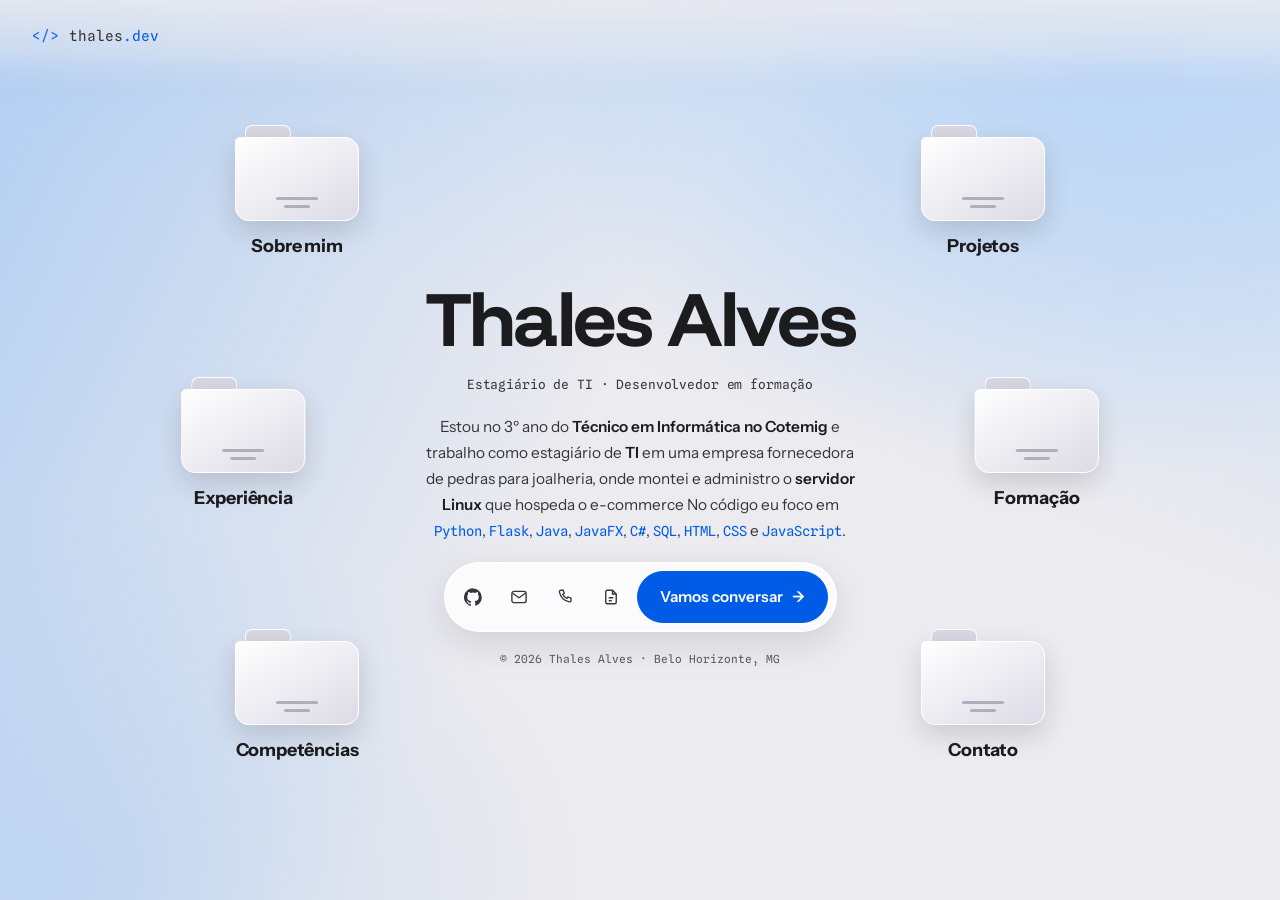
==== commit 051e78ed: "Volta o site das pastas Desfaz a versao em forma de terminal (1d23396)." ====
--- a/index.html
+++ b/index.html
@@ -6,545 +6,205 @@
 <meta name="viewport" content="width=device-width, initial-scale=1.0">
 <title>Thales Alves — Desenvolvedor em formação</title>
 
-<meta name="description" content="Portfólio de Thales Alves, estagiário de TI e técnico em informática em formação. Python, Flask, Java, C#, Next.js e servidor Linux.">
+<meta name="description" content="Portfólio de Thales Alves — 3º ano de Técnico em Informática e estagiário de TI. Projetos em Python, Flask, Java, C#, HTML e CSS.">
 <meta name="author" content="Thales Alves">
-<meta name="theme-color" content="#151311">
+<meta name="theme-color" content="#1A1816">
 
 <meta property="og:type" content="website">
 <meta property="og:title" content="Thales Alves — Desenvolvedor em formação">
-<meta property="og:description" content="Estagiário de TI e técnico em informática em formação. Python, Flask, Java, C#, Next.js e servidor Linux.">
-
-<link rel="icon" href="data:image/svg+xml,<svg xmlns='http://www.w3.org/2000/svg' viewBox='0 0 100 100'><rect width='100' height='100' rx='22' fill='%23151311'/><text x='50' y='68' font-size='52' font-family='monospace' font-weight='bold' fill='%23E0995A' text-anchor='middle'>&gt;_</text></svg>">
+<meta property="og:description" content="Técnico em Informática em formação e estagiário de TI. Projetos em Python, Flask, Java, C#, HTML e CSS.">
+
+<link rel="icon" href="data:image/svg+xml,<svg xmlns='http://www.w3.org/2000/svg' viewBox='0 0 100 100'><rect width='100' height='100' rx='22' fill='%231A1816'/><text x='50' y='71' font-size='58' font-family='monospace' font-weight='bold' fill='%23E0995A' text-anchor='middle'>T</text></svg>">
 
 <link rel="preconnect" href="https://fonts.googleapis.com">
 <link rel="preconnect" href="https://fonts.gstatic.com" crossorigin>
-<link href="https://fonts.googleapis.com/css2?family=JetBrains+Mono:ital,wght@0,400;0,500;0,700;1,400&display=swap" rel="stylesheet">
+<link href="https://fonts.googleapis.com/css2?family=Funnel+Display:wght@400;500;600;700;800&family=Instrument+Sans:wght@400;500;600;700&family=Spline+Sans+Mono:wght@400;500&display=swap" rel="stylesheet">
 <link rel="stylesheet" href="css/style.css">
-
-<script>
-  document.documentElement.classList.add('js');
-  try {
-    var temaSalvo = localStorage.getItem('tema');
-    if (temaSalvo === 'claro' || temaSalvo === 'escuro') {
-      document.documentElement.dataset.tema = temaSalvo;
-    }
-  } catch (erro) {}
-</script>
 </head>
 
-<body>
-
-<a class="link-pular" href="#conteudos">Pular para o conteúdo</a>
-
-<div class="janela">
-
-  <header class="barra-titulo">
-    <span class="luzes" aria-hidden="true"><i></i><i></i><i></i></span>
-    <span class="barra-caminho">thales@bh: <span class="cor-caminho">~/portfolio</span></span>
-    <span class="barra-acoes">
-      <button type="button" class="botao-barra" data-comando="tema" aria-label="Trocar tema claro ou escuro">tema</button>
-      <a class="botao-barra" href="assets/cv-thales-alves.pdf" target="_blank" rel="noopener">cv.pdf</a>
-    </span>
-  </header>
-
-  <main class="terminal" id="terminal">
-
-    <div class="saida" id="saida" role="log" aria-live="polite" aria-relevant="additions">
-
-      <section class="bloco bloco-inicio" id="inicio" aria-labelledby="nome">
-        <p class="eco" aria-hidden="true"><span class="ps1">thales@bh:<span class="cor-caminho">~</span>$</span> neofetch</p>
-
-        <h1 class="sr-only" id="nome">Thales Alves</h1>
-<pre class="arte" aria-hidden="true">████████╗██╗  ██╗ █████╗ ██╗     ███████╗███████╗
-╚══██╔══╝██║  ██║██╔══██╗██║     ██╔════╝██╔════╝
-   ██║   ███████║███████║██║     █████╗  ███████╗
-   ██║   ██╔══██║██╔══██║██║     ██╔══╝  ╚════██║
-   ██║   ██║  ██║██║  ██║███████╗███████╗███████║
-   ╚═╝   ╚═╝  ╚═╝╚═╝  ╚═╝╚══════╝╚══════╝╚══════╝</pre>
-
-        <dl class="ficha">
-          <div><dt>nome</dt><dd>Thales Alves</dd></div>
-          <div><dt>função</dt><dd>Estagiário de TI · desenvolvedor em formação</dd></div>
-          <div><dt>local</dt><dd>Belo Horizonte, MG</dd></div>
-          <div><dt>curso</dt><dd>Técnico em Informática · Cotemig (formatura em dez/2026)</dd></div>
-          <div><dt>código</dt><dd>Python, Flask, Java, JavaFX, C#, SQL, Next.js</dd></div>
-          <div><dt>infra</dt><dd>Ubuntu Server, Cloudflare Tunnel, GitHub Actions</dd></div>
-          <div><dt>github</dt><dd><span data-numero="repos">22</span> <span data-rotulo-repos>repositórios públicos</span> · <span data-numero="contribuicoes">267</span> contribuições</dd></div>
-          <div><dt>status</dt><dd class="cor-ok"><span class="led" aria-hidden="true"></span> procurando estágio em desenvolvimento</dd></div>
-        </dl>
-
-        <p class="paleta" aria-hidden="true"><i></i><i></i><i></i><i></i><i></i><i></i><i></i><i></i></p>
-
-        <p class="dica">
-          Este site é um terminal. Digite <kbd>help</kbd> para ver os comandos, ou clique em um deles:
-        </p>
-        <ul class="atalhos">
-          <li><a href="#sobre" data-comando="sobre">sobre</a></li>
-          <li><a href="#experiencia" data-comando="experiencia">experiencia</a></li>
-          <li><a href="#competencias" data-comando="competencias">competencias</a></li>
-          <li><a href="#projetos" data-comando="projetos">projetos</a></li>
-          <li><a href="#formacao" data-comando="formacao">formacao</a></li>
-          <li><a href="#contato" data-comando="contato">contato</a></li>
-          <li><a href="assets/cv-thales-alves.pdf" target="_blank" rel="noopener">cv.pdf</a></li>
-        </ul>
-      </section>
-
+<body data-pagina="inicio">
+
+<div class="abertura" aria-hidden="true">
+  <p class="abertura-marca">
+    <span class="abertura-sinal">&lt;/&gt;</span>
+    <span>thales<span class="destaque">.dev</span></span>
+  </p>
+  <span class="abertura-barra"><i></i></span>
+</div>
+
+<div class="placa" aria-hidden="true"></div>
+<div class="cortina" aria-hidden="true"></div>
+
+<a class="link-pular" href="#bancada">Pular para o conteúdo</a>
+
+
+<header class="cromo">
+  <a href="index.html" class="marca" aria-current="page">
+    <span class="marca-simbolo" aria-hidden="true">&lt;/&gt;</span>
+    <span>thales<span class="destaque">.dev</span></span>
+  </a>
+
+</header>
+
+
+<main class="bancada" id="bancada">
+
+  <div class="coluna-modulos">
+
+    <a class="modulo" href="pages/sobre.html">
+      <span class="pasta" aria-hidden="true">
+        <span class="pasta-aba"></span>
+        <span class="pasta-tras"></span>
+        <span class="folha folha-1"></span>
+        <span class="folha folha-2"></span>
+        <span class="folha folha-3"></span>
+        <span class="pasta-frente"><i></i><i></i></span>
+      </span>
+      <span class="modulo-titulo">Sobre mim</span>
+      <span class="modulo-gaveta">
+        <div>
+          <span class="modulo-desc">Quem eu sou, onde estudo e o que faço no estágio.</span>
+          <span class="modulo-abrir">Ver Sobre mim <span aria-hidden="true">→</span></span>
+        </div>
+      </span>
+    </a>
+
+    <a class="modulo" href="pages/experiencia.html">
+      <span class="pasta" aria-hidden="true">
+        <span class="pasta-aba"></span>
+        <span class="pasta-tras"></span>
+        <span class="folha folha-1"></span>
+        <span class="folha folha-2"></span>
+        <span class="folha folha-3"></span>
+        <span class="pasta-frente"><i></i><i></i></span>
+      </span>
+      <span class="modulo-titulo">Experiência</span>
+      <span class="modulo-gaveta">
+        <div>
+          <span class="modulo-desc">Onde eu trabalho hoje e o que faço na bancada.</span>
+          <span class="modulo-abrir">Ver Experiência <span aria-hidden="true">→</span></span>
+        </div>
+      </span>
+    </a>
+
+    <a class="modulo" href="pages/competencias.html">
+      <span class="pasta" aria-hidden="true">
+        <span class="pasta-aba"></span>
+        <span class="pasta-tras"></span>
+        <span class="folha folha-1"></span>
+        <span class="folha folha-2"></span>
+        <span class="folha folha-3"></span>
+        <span class="pasta-frente"><i></i><i></i></span>
+      </span>
+      <span class="modulo-titulo">Competências</span>
+      <span class="modulo-gaveta">
+        <div>
+          <span class="modulo-desc">O que eu sei e em que nível, por área.</span>
+          <span class="modulo-abrir">Ver Competências <span aria-hidden="true">→</span></span>
+        </div>
+      </span>
+    </a>
+
+  </div>
+
+
+  <div class="nucleo">
+
+    <h1 class="nucleo-nome">Thales Alves</h1>
+
+    <p class="nucleo-cargo">Estagiário de TI &middot; Desenvolvedor em formação</p>
+
+    <p class="nucleo-texto">
+      Estou no 3º ano do <strong>Técnico em Informática no Cotemig</strong> e trabalho como estagiário de <strong>TI</strong> em uma empresa 
+      fornecedora de pedras para joalheria, onde montei e administro o <strong>servidor Linux</strong> que hospeda o e-commerce
+      No código eu foco em <span class="tec">Python</span>, <span class="tec">Flask</span>,
+      <span class="tec">Java</span>, <span class="tec">JavaFX</span>, <span class="tec">C#</span>,
+      <span class="tec">SQL</span>, <span class="tec">HTML</span>, <span class="tec">CSS</span> e <span class="tec">JavaScript</span>.
+    </p>
+
+    <div class="barra-redes">
+      <a class="rede" href="https://github.com/thalesalvs21" target="_blank" rel="noopener" aria-label="GitHub">
+        <svg viewBox="0 0 24 24" fill="currentColor" aria-hidden="true"><path d="M12 .5a12 12 0 0 0-3.79 23.4c.6.1.82-.26.82-.58v-2.2c-3.34.72-4.04-1.6-4.04-1.6-.55-1.4-1.34-1.77-1.34-1.77-1.1-.74.08-.73.08-.73 1.2.09 1.84 1.24 1.84 1.24 1.07 1.84 2.8 1.3 3.49 1 .1-.78.42-1.3.76-1.6-2.67-.3-5.47-1.34-5.47-5.96 0-1.32.47-2.39 1.24-3.23-.13-.3-.54-1.53.11-3.18 0 0 1.01-.32 3.3 1.23a11.5 11.5 0 0 1 6 0c2.29-1.55 3.3-1.23 3.3-1.23.65 1.65.24 2.88.12 3.18.77.84 1.23 1.91 1.23 3.23 0 4.63-2.8 5.65-5.48 5.95.43.37.81 1.1.81 2.22v3.29c0 .32.22.69.83.57A12 12 0 0 0 12 .5Z"/></svg>
+        <span class="rede-dica">GitHub</span>
+      </a>
+      <a class="rede" href="mailto:thalesalvs21@gmail.com" aria-label="E-mail">
+        <svg viewBox="0 0 24 24" fill="none" stroke="currentColor" stroke-width="1.8" aria-hidden="true"><rect x="2.5" y="4.5" width="19" height="15" rx="3"/><path d="m3.5 7 8.5 6 8.5-6"/></svg>
+        <span class="rede-dica">E-mail</span>
+      </a>
+      <a class="rede" href="tel:+5531991599422" aria-label="Telefone">
+        <svg viewBox="0 0 24 24" fill="none" stroke="currentColor" stroke-width="1.8" aria-hidden="true"><path d="M6.5 3h3l1.5 4-2 1.5a12 12 0 0 0 5.5 5.5l1.5-2 4 1.5v3a2 2 0 0 1-2.2 2A16.5 16.5 0 0 1 4.5 5.2 2 2 0 0 1 6.5 3Z"/></svg>
+        <span class="rede-dica">Telefone</span>
+      </a>
+      <a class="rede" href="assets/cv-thales-alves.pdf" target="_blank" rel="noopener" aria-label="Currículo em PDF">
+        <svg viewBox="0 0 24 24" fill="none" stroke="currentColor" stroke-width="1.8" aria-hidden="true"><path d="M14 3H7a2 2 0 0 0-2 2v14a2 2 0 0 0 2 2h10a2 2 0 0 0 2-2V8l-5-5Z"/><path d="M14 3v5h5M9 13h6M9 17h4"/></svg>
+        <span class="rede-dica">Currículo</span>
+      </a>
+      <a class="botao botao-acento" href="pages/contato.html">Vamos conversar <span aria-hidden="true">→</span></a>
     </div>
 
-    <form class="prompt" id="prompt" autocomplete="off">
-      <label class="ps1" for="entrada">thales@bh:<span class="cor-caminho">~</span>$</label>
-      <input class="entrada" id="entrada" name="comando" type="text" spellcheck="false" autocapitalize="off" autocorrect="off" enterkeyhint="send" aria-describedby="entrada-dica">
-      <span class="sr-only" id="entrada-dica">Digite um comando e aperte Enter. Digite help para ver a lista.</span>
-    </form>
-
-
-    <!-- O conteúdo de cada comando fica aqui. Sem JavaScript, aparece tudo em sequência. -->
-    <div class="conteudos" id="conteudos">
-
-      <section class="bloco" id="sobre" data-eco="cat sobre.txt" aria-labelledby="t-sobre">
-        <h2 class="titulo" id="t-sobre"><span class="cor-dim">#</span> Suporte, código e bancada.</h2>
-
-        <p>
-          Eu sou Thales Alves, moro em Belo Horizonte, MG e estou no último ano do técnico em informática no
-          Cotemig. Trabalho como estagiário de TI em uma fornecedora de pedras para joalheria, onde desenvolvo
-          funcionalidades do e-commerce e cuido do servidor que mantém a loja no ar.
-        </p>
-        <p>
-          Comecei montando e consertando computador, passei pelo suporte técnico e hoje divido o tempo entre
-          código e infraestrutura, usando IA como ferramenta para entregar mais rápido.
-        </p>
-
-        <h3 class="subtitulo"><span class="cor-dim">##</span> No estágio</h3>
-        <p>
-          Sou estagiário de TI em uma fornecedora de pedras para joalheria, com e-commerce próprio. Lá eu cuido
-          das duas pontas: do código da loja e do servidor onde ela roda.
-        </p>
-        <p>
-          Montei o servidor da empresa do zero, reaproveitando um computador que estava parado, e migrei a loja
-          para ele, com deploy automático a cada commit. No código, desenvolvo melhorias na loja e estou
-          construindo um site novo que a direção pediu, usando IA como ferramenta.
-        </p>
-        <p>
-          Antes, passei pelo suporte técnico de uma empresa de sistemas de eletrocardiograma, atendendo clínicas
-          e hospitais. Foi lá que aprendi a perguntar antes de mexer: metade dos chamados que chegam como
-          “o programa travou” é outra coisa.
-        </p>
-
-        <h3 class="subtitulo"><span class="cor-dim">##</span> No código</h3>
-        <p>
-          Meu foco é Python com Flask. O projeto mais completo que fiz é uma API de gestão escolar separada em
-          rotas, controllers, repositories e models, onde cada camada só faz o que é dela.
-        </p>
-        <p>
-          No estágio, trabalho com Next.js e Supabase no e-commerce da empresa. Também construí em Java com
-          JavaFX um sistema de registro de atendimentos, com MySQL, para resolver um problema do meu trabalho no
-          suporte e que usei para aprender uma linguagem que queria bastante. Antes dele, fiz um sistema de
-          varejo em C# com Windows Forms.
-        </p>
-
-        <h3 class="subtitulo"><span class="cor-dim">##</span> Na bancada</h3>
-        <p>
-          Monto e conserto computador desde antes do estágio. Escolho componente por orçamento e finalidade,
-          instalo o sistema e os drivers, e troco peça com defeito. É o que eu sabia fazer primeiro, e é de onde
-          vem meu jeito de resolver problema: testar uma coisa de cada vez.
-        </p>
-
-        <h3 class="subtitulo"><span class="cor-dim">##</span> No design</h3>
-        <p>
-          Faço o curso técnico de design gráfico na Escola Zion desde 2025. Entrei achando que seria um hobby
-          separado e acabou entrando no trabalho: ajuda mais do que eu esperava na hora de montar uma tela.
-        </p>
-
-        <h3 class="subtitulo"><span class="cor-dim">##</span> Formação</h3>
-        <p>
-          Técnico em Informática no Cotemig, unidade Floresta, com formatura prevista para dezembro de 2026.
-          Além do curso estão sete certificações, a maior parte da Cisco Networking Academy, em segurança, redes
-          e hardware.
-        </p>
-
-        <h3 class="subtitulo"><span class="cor-dim">##</span> Em números <span class="cor-dim">(puxados direto do GitHub)</span></h3>
-        <dl class="numeros">
-          <div><dt><span data-rotulo-repos>repositórios públicos</span></dt><dd data-numero="repos">22</dd></div>
-          <div><dt>contribuições no GitHub</dt><dd data-numero="contribuicoes">267</dd></div>
-        </dl>
-
-        <p class="proximo">próximo: <a href="#experiencia" data-comando="experiencia">experiencia</a></p>
-      </section>
-
-
-      <section class="bloco" id="experiencia" data-eco="git log --experiencia" aria-labelledby="t-experiencia">
-        <h2 class="titulo" id="t-experiencia"><span class="cor-dim">#</span> Onde eu trabalho hoje.</h2>
-        <p class="cor-dim">Do mais recente para o mais antigo.</p>
-
-        <article class="commit">
-          <p class="commit-hash"><span class="cor-aviso">commit 7e3f1a2</span> <span class="cor-dim">(</span><span class="cor-ok">HEAD -&gt; atual</span><span class="cor-dim">)</span></p>
-          <p class="commit-meta"><span class="cor-dim">período:</span> out/2026 – hoje</p>
-          <p class="commit-meta"><span class="cor-dim">onde:</span> Romulo Moissanite · Belo Horizonte, MG <span class="cor-dim">— fornecedora de pedras (moissanite e CVD) para joalheria, com e-commerce próprio</span></p>
-          <h3 class="commit-titulo">Estagiário de TI – Desenvolvimento Web e Infraestrutura</h3>
-          <ul class="lista">
-            <li>Desenvolvo melhorias e novas funcionalidades no e-commerce (Next.js + Supabase), com auxílio de IA.</li>
-            <li>Estou desenvolvendo um novo site para a empresa.</li>
-            <li>Montei do zero o servidor da empresa, reaproveitando um computador parado (Ubuntu Server).</li>
-            <li>Migrei a loja de uma VPS instável para esse servidor, com Cloudflare Tunnel e HTTPS.</li>
-            <li>Mantenho o deploy automático com GitHub Actions e a segurança do servidor (SSH por chave, firewall).</li>
-          </ul>
-          <ul class="tags"><li>next.js</li><li>supabase</li><li>ubuntu-server</li><li>cloudflare</li><li>github-actions</li></ul>
-        </article>
-
-        <article class="commit">
-          <p class="commit-hash"><span class="cor-aviso">commit 4c90d1b</span> <span class="cor-dim">(encerrado)</span></p>
-          <p class="commit-meta"><span class="cor-dim">período:</span> mai/2026 – out/2026</p>
-          <p class="commit-meta"><span class="cor-dim">onde:</span> HW Sistemas HeartWare Ltda · Belo Horizonte, MG <span class="cor-dim">— sistemas para cardiologia diagnóstica</span></p>
-          <h3 class="commit-titulo">Estagiário de Suporte Técnico</h3>
-          <ul class="lista">
-            <li>Suporte a clínicas, hospitais e profissionais de saúde usuários dos sistemas ECG V6, Ergo 13 e ErgoMET.</li>
-            <li>Instalação, configuração e atualização dos softwares nas estações dos clientes.</li>
-            <li>Atendimento por telefone e acesso remoto, orientando usuários da área da saúde na utilização dos sistemas.</li>
-          </ul>
-          <ul class="tags"><li>suporte-ao-usuário</li><li>acesso-remoto</li><li>windows</li><li>atendimento</li></ul>
-        </article>
-
-        <article class="commit">
-          <p class="commit-hash"><span class="cor-aviso">commit 1a2b9e0</span> <span class="cor-dim">(</span><span class="cor-ok">em paralelo</span><span class="cor-dim">)</span></p>
-          <p class="commit-meta"><span class="cor-dim">período:</span> 2025 – hoje</p>
-          <p class="commit-meta"><span class="cor-dim">onde:</span> autônomo</p>
-          <h3 class="commit-titulo">Montagem e Manutenção de Computadores</h3>
-          <ul class="lista">
-            <li>Diversos serviços de montagem de computadores.</li>
-            <li>Seleção de componentes conforme orçamento e finalidade de uso.</li>
-            <li>Instalação de sistema operacional, drivers e configuração de ambiente.</li>
-            <li>Diagnóstico e substituição de peças com defeito.</li>
-          </ul>
-          <ul class="tags"><li>hardware</li><li>montagem</li><li>diagnóstico</li><li>manutenção</li></ul>
-        </article>
-
-        <p class="proximo">próximo: <a href="#competencias" data-comando="competencias">competencias</a></p>
-      </section>
-
-
-      <section class="bloco" id="competencias" data-eco="competencias --nivel" aria-labelledby="t-competencias">
-        <h2 class="titulo" id="t-competencias"><span class="cor-dim">#</span> Minhas competências.</h2>
-        <p class="cor-dim">
-          O que eu sei e em que nível. A barra é a escala: <span class="barra" aria-hidden="true"><b>■</b>□□</span> básico,
-          <span class="barra" aria-hidden="true"><b>■■</b>□</span> intermediário, <span class="barra" aria-hidden="true"><b>■■■</b></span> avançado.
-        </p>
-
-        <h3 class="subtitulo"><span class="cor-dim">##</span> Desenvolvimento</h3>
-        <p class="cor-dim">Back-end em Python é onde eu mais estudo. No desktop uso Java e C#; na web, HTML e CSS.</p>
-        <ul class="habilidades">
-          <li>
-            <p class="hab-linha"><strong>Python e Flask</strong> <span class="cor-dim">back-end · foco atual</span> <span class="nivel"><span class="barra" aria-hidden="true"><b>■</b>□□</span> básico</span></p>
-            <p class="hab-texto">É onde eu mais estudo. Fiz uma API REST de gestão escolar separada em rotas, controllers, repositories e models, com SQLAlchemy, validação do que chega e o status HTTP certo quando dá erro.</p>
-          </li>
-          <li>
-            <p class="hab-linha"><strong>Java e JavaFX</strong> <span class="cor-dim">desktop</span> <span class="nivel"><span class="barra" aria-hidden="true"><b>■</b>□□</span> básico</span></p>
-            <p class="hab-texto">Construí o HW Atendimento com Java 17, JavaFX e MySQL. A interface é feita em FXML com CSS próprio e o acesso ao banco fica isolado em repositories, separado das telas.</p>
-          </li>
-          <li>
-            <p class="hab-linha"><strong>HTML e CSS</strong> <span class="cor-dim">front-end</span> <span class="nivel"><span class="barra" aria-hidden="true"><b>■■</b>□</span> intermediário</span></p>
-            <p class="hab-texto">Semântica, responsivo, Flexbox e Grid. Fiz a CoreTech e o Bitmap só com HTML e CSS, e este portfólio é feito do zero, sem framework.</p>
-          </li>
-          <li>
-            <p class="hab-linha"><strong>Git e GitHub</strong> <span class="cor-dim">versionamento</span> <span class="nivel"><span class="barra" aria-hidden="true"><b>■■</b>□</span> intermediário</span></p>
-            <p class="hab-texto">Todos os meus projetos ficam versionados no GitHub — é lá que está o histórico do que eu estudei até aqui.</p>
-          </li>
-          <li>
-            <p class="hab-linha"><strong>C# e Windows Forms</strong> <span class="cor-dim">desktop</span> <span class="nivel"><span class="barra" aria-hidden="true"><b>■</b>□□</span> básico</span></p>
-            <p class="hab-texto">Sistema de varejo para cadastro de clientes e fornecedores, com orientação a objetos e as consultas SQL escritas na mão.</p>
-          </li>
-          <li>
-            <p class="hab-linha"><strong>JavaScript</strong> <span class="cor-dim">interação</span> <span class="nivel"><span class="barra" aria-hidden="true"><b>■</b>□□</span> básico</span></p>
-            <p class="hab-texto">Uso nas interações deste site: os comandos do terminal, o histórico, o autocompletar e a validação do formulário.</p>
-          </li>
-        </ul>
-
-        <h3 class="subtitulo"><span class="cor-dim">##</span> Suporte e infraestrutura</h3>
-        <p class="cor-dim">Minha parte mais forte.</p>
-        <ul class="habilidades">
-          <li>
-            <p class="hab-linha"><strong>Montagem de computadores</strong> <span class="cor-dim">hardware</span> <span class="nivel"><span class="barra" aria-hidden="true"><b>■■■</b></span> avançado</span></p>
-            <p class="hab-texto">Seleção de componentes conforme o orçamento e a finalidade de uso, montagem, instalação do sistema operacional e dos drivers e configuração do ambiente.</p>
-          </li>
-          <li>
-            <p class="hab-linha"><strong>Manutenção preventiva e corretiva</strong> <span class="cor-dim">hardware</span> <span class="nivel"><span class="barra" aria-hidden="true"><b>■■■</b></span> avançado</span></p>
-            <p class="hab-texto">Diagnóstico e substituição de peças com defeito, limpeza e manutenção dos equipamentos.</p>
-          </li>
-          <li>
-            <p class="hab-linha"><strong>Atendimento a usuários</strong> <span class="cor-dim">suporte</span> <span class="nivel"><span class="barra" aria-hidden="true"><b>■■■</b></span> avançado</span></p>
-            <p class="hab-texto">Suporte por telefone e acesso remoto a clínicas, hospitais e profissionais de saúde que usam os sistemas ECG V6, Ergo 13 e ErgoMET.</p>
-          </li>
-          <li>
-            <p class="hab-linha"><strong>Windows</strong> <span class="cor-dim">sistema operacional</span> <span class="nivel"><span class="barra" aria-hidden="true"><b>■■■</b></span> avançado</span></p>
-            <p class="hab-texto">Instalação, configuração e atualização do sistema e dos programas nas estações dos clientes.</p>
-          </li>
-          <li>
-            <p class="hab-linha"><strong>Sistemas de arquivos e particionamento</strong> <span class="cor-dim">sistema operacional</span> <span class="nivel"><span class="barra" aria-hidden="true"><b>■■</b>□</span> intermediário</span></p>
-            <p class="hab-texto">Particionamento, formatação e organização do disco na hora de preparar uma máquina.</p>
-          </li>
-          <li>
-            <p class="hab-linha"><strong>Linux</strong> <span class="cor-dim">sistema operacional</span> <span class="nivel"><span class="barra" aria-hidden="true"><b>■</b>□□</span> básico</span></p>
-            <p class="hab-texto">Já usei CachyOS no meu computador pessoal e tenho experiência prática com Ubuntu Server no estágio, onde configurei um servidor local do zero e gerencio o sistema via terminal.</p>
-          </li>
-          <li>
-            <p class="hab-linha"><strong>Fundamentos de redes TCP/IP</strong> <span class="cor-dim">redes</span> <span class="nivel"><span class="barra" aria-hidden="true"><b>■</b>□□</span> básico</span></p>
-            <p class="hab-texto">Conceitos de endereçamento e redes vistos no curso técnico e aplicados de forma prática no estágio através da configuração de Cloudflare Tunnel e regras de firewall.</p>
-          </li>
-        </ul>
-
-        <h3 class="subtitulo"><span class="cor-dim">##</span> Banco de dados</h3>
-        <p class="cor-dim">Todo projeto meu guarda dado em algum lugar. Aqui está o que eu uso para isso.</p>
-        <ul class="habilidades">
-          <li>
-            <p class="hab-linha"><strong>MySQL</strong> <span class="cor-dim">banco relacional</span> <span class="nivel"><span class="barra" aria-hidden="true"><b>■</b>□□</span> básico</span></p>
-            <p class="hab-texto">Banco do HW Atendimento e do sistema de varejo, acessado por JDBC no Java e direto no C#.</p>
-          </li>
-          <li>
-            <p class="hab-linha"><strong>SQLite</strong> <span class="cor-dim">banco relacional</span> <span class="nivel"><span class="barra" aria-hidden="true"><b>■</b>□□</span> básico</span></p>
-            <p class="hab-texto">Usado nos estudos e nos projetos menores em Python.</p>
-          </li>
-          <li>
-            <p class="hab-linha"><strong>Consultas, JOIN e agregações</strong> <span class="cor-dim">SQL</span> <span class="nivel"><span class="barra" aria-hidden="true"><b>■</b>□□</span> básico</span></p>
-            <p class="hab-texto">Consultas escritas na mão, incluindo o endpoint da API de gestão escolar que devolve estatísticas agregadas.</p>
-          </li>
-          <li>
-            <p class="hab-linha"><strong>Modelagem relacional</strong> <span class="cor-dim">projeto do banco</span> <span class="nivel"><span class="barra" aria-hidden="true"><b>■</b>□□</span> básico</span></p>
-            <p class="hab-texto">Montagem das tabelas e dos relacionamentos antes de começar o código.</p>
-          </li>
-        </ul>
-
-        <h3 class="subtitulo"><span class="cor-dim">##</span> Design, imagem e idiomas</h3>
-        <p class="cor-dim">O curso de design gráfico entra mais no meu trabalho do que eu imaginava quando comecei.</p>
-        <ul class="habilidades">
-          <li>
-            <p class="hab-linha"><strong>Edição profissional de imagem</strong> <span class="cor-dim">certificado de 8 horas, 2025</span> <span class="nivel"><span class="barra" aria-hidden="true"><b>■■</b>□</span> intermediário</span></p>
-            <p class="hab-texto">Tratamento e composição de imagem. Faço o curso técnico de design gráfico na Escola Zion desde 2025, em andamento.</p>
-          </li>
-          <li>
-            <p class="hab-linha"><strong>Ferramentas Adobe</strong> <span class="cor-dim">Photoshop, Premiere Pro, After Effects</span> <span class="nivel"><span class="barra" aria-hidden="true"><b>■■</b>□</span> intermediário</span></p>
-            <p class="hab-texto">Edição de imagem, de vídeo e animação.</p>
-          </li>
-          <li>
-            <p class="hab-linha"><strong>Pacote Office</strong> <span class="cor-dim">Word, Excel, PowerPoint</span> <span class="nivel"><span class="barra" aria-hidden="true"><b>■■</b>□</span> intermediário</span></p>
-            <p class="hab-texto">Uso no curso e no trabalho.</p>
-          </li>
-          <li>
-            <p class="hab-linha"><strong>Inglês</strong> <span class="cor-dim">idioma</span> <span class="nivel"><span class="barra" aria-hidden="true"><b>■</b>□□</span> básico</span></p>
-          </li>
-        </ul>
-
-        <p class="proximo">próximo: <a href="#projetos" data-comando="projetos">projetos</a></p>
-      </section>
-
-
-      <section class="bloco" id="projetos" data-eco="ls projetos/" aria-labelledby="t-projetos">
-        <h2 class="titulo" id="t-projetos"><span class="cor-dim">#</span> Meus projetos.</h2>
-        <p>
-          Cinco projetos. Os dois primeiros são os que deram mais trabalho, e o HW Atendimento é o primeiro que
-          eu faço para resolver um problema do meu próprio trabalho.
-        </p>
-
-        <article class="projeto projeto-destaque">
-          <h3 class="projeto-nome"><span class="cor-aviso" aria-hidden="true">★</span> <span class="cor-caminho">hw-atendimento/</span></h3>
-          <ul class="tags"><li>java-17</li><li>javafx</li><li>mysql</li><li>jdbc</li></ul>
-          <p>
-            Sistema desktop para registrar os atendimentos técnicos que eu faço no estágio. Cadastro de cliente e
-            equipamento, controle de início e término, e tela de pesquisa. A interface é feita em FXML com CSS
-            próprio e o acesso ao banco fica isolado em repositories, separado das telas.
-          </p>
-          <p class="links"><a href="https://github.com/thalesalvs21/hw-atendimento" target="_blank" rel="noopener">→ código no GitHub</a></p>
-        </article>
-
-        <article class="projeto projeto-destaque">
-          <h3 class="projeto-nome"><span class="cor-aviso" aria-hidden="true">★</span> <span class="cor-caminho">api-gestao-escolar/</span></h3>
-          <ul class="tags"><li>python</li><li>flask</li><li>sqlalchemy</li><li>api-rest</li></ul>
-          <p>
-            Cadastro de alunos com CRUD completo, ativação e desativação de registros e um endpoint que devolve
-            estatísticas agregadas. O código é separado em rotas, controllers, repositories e models — cada
-            camada só faz o que é dela. Valida o que chega e devolve o status HTTP certo quando dá erro, em vez
-            de estourar uma exceção na cara de quem chamou.
-          </p>
-<pre class="codigo" aria-label="Trecho de código da API"><span class="cor-aviso">@app</span>.route(<span class="cor-ok">"/alunos"</span>)
-<span class="cor-caminho">def</span> listar():
-    alunos = repo.todos()
-    <span class="cor-caminho">return</span> jsonify(alunos), <span class="cor-acento">200</span></pre>
-          <p class="links"><a href="https://github.com/thalesalvs21/mvc" target="_blank" rel="noopener">→ código no GitHub</a></p>
-        </article>
-
-        <article class="projeto">
-          <h3 class="projeto-nome"><span class="cor-caminho">sistema-de-varejo/</span></h3>
-          <ul class="tags"><li>c#</li><li>windows-forms</li><li>mysql</li></ul>
-          <p>Aplicação desktop para cadastrar clientes e fornecedores, com os dados num banco MySQL. Windows Forms, orientação a objetos e as consultas SQL escritas na mão.</p>
-          <p class="links"><a href="https://github.com/thalesalvs21/ProjetoCrud" target="_blank" rel="noopener">→ código no GitHub</a></p>
-        </article>
-
-        <article class="projeto">
-          <h3 class="projeto-nome"><span class="cor-caminho">coretech/</span></h3>
-          <ul class="tags"><li>html</li><li>css</li></ul>
-          <p>Loja de hardware em HTML e CSS puro. Peguei o tema porque é o que eu conheço fora do código.</p>
-          <p class="links">
-            <a href="https://thalesalvs21.github.io/Site-Hardware/" target="_blank" rel="noopener">→ ver o site</a>
-            <a href="https://github.com/thalesalvs21/Site-Hardware" target="_blank" rel="noopener">→ código no GitHub</a>
-          </p>
-        </article>
-
-        <article class="projeto">
-          <h3 class="projeto-nome"><span class="cor-caminho">bitmap/</span></h3>
-          <ul class="tags"><li>html</li><li>css</li><li>flexbox</li></ul>
-          <p>Um blog de fotografia copiado no olho, só com Flexbox.</p>
-          <p class="links">
-            <a href="https://thalesalvs21.github.io/Site-Flex/" target="_blank" rel="noopener">→ ver o site</a>
-            <a href="https://github.com/thalesalvs21/Site-Flex" target="_blank" rel="noopener">→ código no GitHub</a>
-          </p>
-        </article>
-
-        <p class="cor-dim">Todos os repositórios: <a href="https://github.com/thalesalvs21?tab=repositories" target="_blank" rel="noopener">github.com/thalesalvs21</a></p>
-        <p class="proximo">próximo: <a href="#formacao" data-comando="formacao">formacao</a></p>
-      </section>
-
-
-      <section class="bloco" id="formacao" data-eco="tree formacao/" aria-labelledby="t-formacao">
-        <h2 class="titulo" id="t-formacao"><span class="cor-dim">#</span> Formação e cursos.</h2>
-        <p>
-          O curso técnico no Cotemig é a base. Em volta dele estão o curso de design gráfico e as certificações,
-          organizadas por área.
-        </p>
-
-        <ul class="arvore">
-          <li>
-            <span class="cor-caminho">curso-tecnico/</span>
-            <ul>
-              <li>
-                <strong>Técnico em Informática</strong> <span class="cor-dim">· Cotemig, unidade Floresta · 2024 – dez/2026</span> <span class="cor-ok">[em andamento]</span>
-                <span class="item-texto">Programação, banco de dados, redes e hardware. Estou no 3º ano.</span>
-              </li>
-            </ul>
-          </li>
-          <li>
-            <span class="cor-caminho">seguranca-e-redes/</span> <span class="cor-dim">Cisco Networking Academy, com credencial verificável</span>
-            <ul>
-              <li>
-                <strong>Introduction to Cybersecurity</strong> <span class="cor-dim">· 2026</span>
-                <a href="https://www.credly.com/badges/c714fc73-1720-44e8-bdc9-ebdfdf791f5b/public_url" target="_blank" rel="noopener">[credencial]</a>
-                <span class="item-texto">Fundamentos de segurança da informação, ameaças e boas práticas de proteção.</span>
-              </li>
-              <li>
-                <strong>Digital Awareness</strong> <span class="cor-dim">· 2025</span>
-                <a href="https://www.credly.com/badges/ea5f8cdd-b855-40e3-86de-7fcb6d69c528/public_url" target="_blank" rel="noopener">[credencial]</a>
-                <span class="item-texto">Uso consciente e seguro das ferramentas digitais.</span>
-              </li>
-            </ul>
-          </li>
-          <li>
-            <span class="cor-caminho">hardware/</span>
-            <ul>
-              <li>
-                <strong>Computer Hardware Basics</strong> <span class="cor-dim">· Cisco Networking Academy · 2025</span>
-                <a href="https://www.credly.com/badges/af88373e-a69d-4188-8acf-26df34a6a424/public_url" target="_blank" rel="noopener">[credencial]</a>
-                <span class="item-texto">Componentes, montagem e funcionamento do computador.</span>
-              </li>
-              <li>
-                <strong>MCC — Montagem e Configuração de Computadores</strong> <span class="cor-dim">· 2024</span>
-                <span class="item-texto">Montagem, configuração e preparo de máquinas.</span>
-              </li>
-            </ul>
-          </li>
-          <li>
-            <span class="cor-caminho">design-e-imagem/</span>
-            <ul>
-              <li>
-                <strong>Curso Técnico de Design Gráfico</strong> <span class="cor-dim">· Escola Zion · desde 2025</span> <span class="cor-ok">[em andamento]</span>
-                <span class="item-texto">Composição, tipografia e tratamento de imagem.</span>
-              </li>
-              <li>
-                <strong>Edição Profissional de Imagem</strong> <span class="cor-dim">· 8 horas · 2025</span>
-                <span class="item-texto">Tratamento e composição de imagem.</span>
-              </li>
-            </ul>
-          </li>
-          <li>
-            <span class="cor-caminho">programacao-e-robotica/</span>
-            <ul>
-              <li>
-                <strong>Code Club</strong> <span class="cor-dim">· 2025</span>
-                <span class="item-texto">Lógica de programação e projetos práticos.</span>
-              </li>
-              <li>
-                <strong>Robótica</strong> <span class="cor-dim">· 2024</span>
-                <span class="item-texto">Montagem e programação de robôs.</span>
-              </li>
-            </ul>
-          </li>
-        </ul>
-
-        <p class="proximo">próximo: <a href="#contato" data-comando="contato">contato</a></p>
-      </section>
-
-
-      <section class="bloco" id="contato" data-eco="./contato.sh" aria-labelledby="t-contato">
-        <h2 class="titulo" id="t-contato"><span class="cor-dim">#</span> Vamos conversar?</h2>
-        <p>Estou procurando <strong>estágio em desenvolvimento</strong>. Respondo e-mail no mesmo dia.</p>
-
-        <dl class="canais">
-          <div><dt>e-mail</dt><dd><a href="mailto:thalesalvs21@gmail.com">thalesalvs21@gmail.com</a></dd></div>
-          <div><dt>telefone</dt><dd><a href="tel:+5531991599422">(31) 99159-9422</a></dd></div>
-          <div><dt>github</dt><dd><a href="https://github.com/thalesalvs21" target="_blank" rel="noopener">@thalesalvs21</a></dd></div>
-          <div><dt>currículo</dt><dd><a href="assets/cv-thales-alves.pdf" target="_blank" rel="noopener">cv-thales-alves.pdf</a></dd></div>
-        </dl>
-
-        <h3 class="subtitulo"><span class="cor-dim">##</span> Envie uma mensagem</h3>
-        <p class="cor-dim">Preencha os campos e seu aplicativo de e-mail abre com a mensagem pronta.</p>
-
-        <form class="formulario" novalidate>
-          <div class="campo">
-            <label for="nome-contato"><span class="cor-ok">?</span> nome:</label>
-            <input type="text" id="nome-contato" name="nome" required autocomplete="name" placeholder="como posso te chamar?">
-            <span class="campo-erro" aria-live="polite"></span>
-          </div>
-          <div class="campo">
-            <label for="email-contato"><span class="cor-ok">?</span> e-mail:</label>
-            <input type="email" id="email-contato" name="email" required autocomplete="email" placeholder="voce@email.com">
-            <span class="campo-erro" aria-live="polite"></span>
-          </div>
-          <div class="campo">
-            <label for="assunto-contato"><span class="cor-ok">?</span> assunto:</label>
-            <input type="text" id="assunto-contato" name="assunto" placeholder="vaga, projeto, dúvida...">
-            <span class="campo-erro" aria-live="polite"></span>
-          </div>
-          <div class="campo campo-texto">
-            <label for="mensagem-contato"><span class="cor-ok">?</span> mensagem:</label>
-            <textarea id="mensagem-contato" name="mensagem" rows="4" required placeholder="conte um pouco sobre a vaga, o projeto ou a dúvida."></textarea>
-            <span class="campo-erro" aria-live="polite"></span>
-          </div>
-          <div class="formulario-rodape">
-            <button type="submit" class="botao">[ preparar e-mail ]</button>
-            <p class="aviso-form" role="status">Ao enviar, seu aplicativo de e-mail abre com a mensagem já preenchida.</p>
-          </div>
-        </form>
-      </section>
-
-    </div>
-
-  </main>
-
-  <nav class="tmux" aria-label="Seções">
-    <span class="tmux-sessao" aria-hidden="true">[thales]</span>
-    <ul class="tmux-janelas">
-      <li><a href="#inicio" data-comando="inicio"><span class="cor-dim">0:</span>inicio</a></li>
-      <li><a href="#sobre" data-comando="sobre"><span class="cor-dim">1:</span>sobre</a></li>
-      <li><a href="#experiencia" data-comando="experiencia"><span class="cor-dim">2:</span>experiencia</a></li>
-      <li><a href="#competencias" data-comando="competencias"><span class="cor-dim">3:</span>competencias</a></li>
-      <li><a href="#projetos" data-comando="projetos"><span class="cor-dim">4:</span>projetos</a></li>
-      <li><a href="#formacao" data-comando="formacao"><span class="cor-dim">5:</span>formacao</a></li>
-      <li><a href="#contato" data-comando="contato"><span class="cor-dim">6:</span>contato</a></li>
-    </ul>
-    <span class="tmux-direita" aria-hidden="true">BH, MG · <span id="relogio">--:--</span></span>
-  </nav>
-
-</div>
-
-<noscript>
-  <p class="sem-js">Sem JavaScript o terminal não aceita comandos, mas todo o conteúdo está acima.</p>
-</noscript>
+    <p class="nucleo-rodape">© <span id="ano">2026</span> Thales Alves · Belo Horizonte, MG</p>
+  </div>
+
+
+  <div class="coluna-modulos">
+
+    <a class="modulo" href="pages/projetos.html">
+      <span class="pasta" aria-hidden="true">
+        <span class="pasta-aba"></span>
+        <span class="pasta-tras"></span>
+        <span class="folha folha-1"></span>
+        <span class="folha folha-2"></span>
+        <span class="folha folha-3"></span>
+        <span class="pasta-frente"><i></i><i></i></span>
+      </span>
+      <span class="modulo-titulo">Projetos</span>
+      <span class="modulo-gaveta">
+        <div>
+          <span class="modulo-desc">Cinco projetos, do CRUD em C# à API em Flask.</span>
+          <span class="modulo-abrir">Ver Projetos <span aria-hidden="true">→</span></span>
+        </div>
+      </span>
+    </a>
+
+    <a class="modulo" href="pages/formacao.html">
+      <span class="pasta" aria-hidden="true">
+        <span class="pasta-aba"></span>
+        <span class="pasta-tras"></span>
+        <span class="folha folha-1"></span>
+        <span class="folha folha-2"></span>
+        <span class="folha folha-3"></span>
+        <span class="pasta-frente"><i></i><i></i></span>
+      </span>
+      <span class="modulo-titulo">Formação</span>
+      <span class="modulo-gaveta">
+        <div>
+          <span class="modulo-desc">Curso técnico, design gráfico e certificações.</span>
+          <span class="modulo-abrir">Ver Formação <span aria-hidden="true">→</span></span>
+        </div>
+      </span>
+    </a>
+
+    <a class="modulo" href="pages/contato.html">
+      <span class="pasta" aria-hidden="true">
+        <span class="pasta-aba"></span>
+        <span class="pasta-tras"></span>
+        <span class="folha folha-1"></span>
+        <span class="folha folha-2"></span>
+        <span class="folha folha-3"></span>
+        <span class="pasta-frente"><i></i><i></i></span>
+      </span>
+      <span class="modulo-titulo">Contato</span>
+      <span class="modulo-gaveta">
+        <div>
+          <span class="modulo-desc">E-mail, telefone, redes e formulário.</span>
+          <span class="modulo-abrir">Entrar em Contato <span aria-hidden="true">→</span></span>
+        </div>
+      </span>
+    </a>
+
+  </div>
+
+</main>
 
 <script src="js/main.js"></script>
 </body>
--- a/css/style.css
+++ b/css/style.css
@@ -1,951 +1,2289 @@
-/* ==========================================================
-   Thales Alves — portfólio em forma de terminal
-   ========================================================== */
-
-/* ---------- tokens ---------- */
+
 
 :root {
-  --fundo-externo: #0d0c0b;
-  --fundo: #151311;
-  --fundo-2: #1e1b18;
-  --barra: #211e1a;
-  --borda: #34302b;
-
-  --texto: #e9e3d9;
-  --texto-2: #c4bcb0;
-  --dim: #8a8277;
-
-  --acento: #e0995a;
-  --ok: #9fcf7c;
-  --caminho: #7fb4dc;
-  --aviso: #e7c66b;
-  --erro: #ef7f73;
-  --roxo: #c39be0;
-
-  --tmux-fundo: #e0995a;
-  --tmux-texto: #1a1612;
-
-  --mono: "JetBrains Mono", ui-monospace, "SF Mono", Menlo, Consolas, "DejaVu Sans Mono", monospace;
-  --mono-sistema: ui-monospace, "SF Mono", Menlo, Consolas, "DejaVu Sans Mono", "Liberation Mono", monospace;
-
-  --altura-barra: 40px;
-  --altura-tmux: 32px;
-
-  color-scheme: dark;
-}
-
-:root[data-tema="claro"] {
-  --fundo-externo: #e6dfd3;
-  --fundo: #f7f2e9;
-  --fundo-2: #eee7db;
-  --barra: #ebe4d8;
-  --borda: #d5ccbd;
-
-  --texto: #2a2520;
-  --texto-2: #4a433b;
-  --dim: #80776b;
-
-  --acento: #b4601c;
-  --ok: #3f7c26;
-  --caminho: #2a679a;
-  --aviso: #8f6a00;
-  --erro: #b8382b;
-  --roxo: #7d4aa6;
-
-  --tmux-fundo: #b4601c;
-  --tmux-texto: #fffaf2;
-
-  color-scheme: light;
-}
-
-
-/* ---------- base ---------- */
-
-*,
-*::before,
+  --fundo: #ECEBEF;
+  --fundo-2: #DEDDE4;
+  --fundo-3: #FFFFFF;
+
+  --vidro: rgba(255, 255, 255, .8);
+  --vidro-forte: #FFFFFF;
+  --borda: rgba(255, 255, 255, .95);
+  --borda-forte: #FFFFFF;
+  --fio: #D3D2DB;
+
+  --luz-interna: inset 0 1px 0 rgba(255, 255, 255, .9);
+  --sombra: 0 12px 34px rgba(28, 28, 30, .12);
+  --sombra-alta: 0 20px 46px rgba(28, 28, 30, .18);
+
+  --texto: #1C1C1E;
+  --texto-2: #35353A;
+  --texto-3: #5A5A63;
+
+  --acento: #005CE6;
+  --acento-claro: #005CE6;
+  --acento-10: rgba(0, 92, 230, .09);
+  --acento-20: rgba(0, 92, 230, .22);
+  --acento-40: rgba(0, 92, 230, .42);
+  --vermelho: #D7373B;
+
+  --fonte-display: "Funnel Display", "Segoe UI", system-ui, sans-serif;
+  --fonte-titulo: "Instrument Sans", "Segoe UI", system-ui, sans-serif;
+  --fonte-corpo: "Instrument Sans", "Segoe UI", system-ui, -apple-system, sans-serif;
+  --fonte-mono: "Spline Sans Mono", "Consolas", ui-monospace, monospace;
+
+  --maxw: 1180px;
+  --raio: 20px;
+  --raio-p: 12px;
+  --raio-pilula: 100px;
+  --cromo-h: 72px;
+
+  --mov: cubic-bezier(.16, 1, .3, 1);
+  --t2: .2s;
+  --t4: .4s;
+  --t6: .6s;
+  --t8: .8s;
+}
+
+
+* {
+  box-sizing: border-box;
+}
+
+*::before {
+  box-sizing: border-box;
+}
+
 *::after {
   box-sizing: border-box;
 }
 
 html {
   -webkit-text-size-adjust: 100%;
-  scroll-padding-top: calc(var(--altura-barra) + 12px);
-  scroll-padding-bottom: calc(var(--altura-tmux) + 12px);
+  scroll-behavior: smooth;
+  scroll-padding-top: calc(var(--cromo-h) + 16px);
+  background: var(--fundo);
 }
 
 body {
   margin: 0;
-  background: var(--fundo-externo);
-  color: var(--texto);
-  font-family: var(--mono);
-  font-size: 15px;
-  line-height: 1.65;
+  min-height: 100vh;
+  /* transparente: o fundo do body cobriria a .placa, que fica em z-index -1 */
+  background: transparent;
+  color: var(--texto);
+  font-family: var(--fonte-corpo);
+  font-size: 16px;
+  line-height: 1.7;
+  -webkit-font-smoothing: antialiased;
   overflow-x: hidden;
 }
 
-::selection {
-  background: var(--acento);
-  color: var(--fundo);
-}
-
-h1, h2, h3, p, ul, dl, dd, pre {
+img {
+  display: block;
+  max-width: 100%;
+}
+
+svg {
+  display: block;
+  max-width: 100%;
+}
+
+ul {
   margin: 0;
-}
-
-ul {
   padding: 0;
   list-style: none;
 }
 
+ol {
+  margin: 0;
+  padding: 0;
+  list-style: none;
+}
+
 a {
-  color: var(--caminho);
-  text-decoration: underline;
-  text-decoration-style: dotted;
-  text-underline-offset: 3px;
-}
-
-a:hover {
-  color: var(--acento);
-  text-decoration-style: solid;
+  color: inherit;
+  text-decoration: none;
+}
+
+button {
+  font: inherit;
+  color: inherit;
+  background: none;
+  border: 0;
+  cursor: pointer;
+}
+
+h1 {
+  margin: 0;
+  font-family: var(--fonte-titulo);
+  font-weight: 600;
+  line-height: 1.14;
+  letter-spacing: -.015em;
+}
+
+h2 {
+  margin: 0;
+  font-family: var(--fonte-titulo);
+  font-weight: 600;
+  line-height: 1.14;
+  letter-spacing: -.015em;
+}
+
+h3 {
+  margin: 0;
+  font-family: var(--fonte-titulo);
+  font-weight: 600;
+  line-height: 1.14;
+  letter-spacing: -.015em;
+}
+
+h4 {
+  margin: 0;
+  font-family: var(--fonte-titulo);
+  font-weight: 600;
+  line-height: 1.14;
+  letter-spacing: -.015em;
+}
+
+p {
+  margin: 0;
 }
 
 :focus-visible {
   outline: 2px solid var(--acento);
-  outline-offset: 2px;
-}
-
-button,
-input,
-textarea {
-  font: inherit;
-  color: inherit;
-}
-
-kbd {
-  font-family: inherit;
+  outline-offset: 3px;
+  border-radius: 4px;
+}
+
+.container {
+  width: 100%;
+  max-width: var(--maxw);
+  margin: 0 auto;
+  padding: 0 24px;
+}
+
+.mono {
+  font-family: var(--fonte-mono);
+}
+
+.destaque {
   color: var(--acento);
+}
+
+.link-pular {
+  position: fixed;
+  top: 12px;
+  left: 12px;
+  z-index: 300;
+  padding: 10px 18px;
+  background: var(--fundo-3);
+  border: 1px solid var(--borda-forte);
+  border-radius: var(--raio-pilula);
+  transform: translateY(-200%);
+  transition: transform var(--t4) var(--mov);
+}
+
+.link-pular:focus {
+  transform: translateY(0);
+}
+
+.led {
+  width: 7px;
+  height: 7px;
+  flex: 0 0 auto;
+  border-radius: 50%;
+  background: var(--acento);
+  box-shadow: 0 0 0 0 rgba(69, 179, 163, .5);
+  animation: pulsar 2.4s var(--mov) infinite;
+}
+.ledOff{
+  width: 7px;
+  height: 7px;
+  flex: 0 0 auto;
+  border-radius: 50%;
+  background: #AFAEBC;
+  box-shadow: 0 0 0 0 rgba(69, 179, 163, .5);
+}
+
+@keyframes pulsar {
+  0% { box-shadow: 0 0 0 0 rgba(69, 179, 163, .45); }
+  70% { box-shadow: 0 0 0 7px rgba(69, 179, 163, 0); }
+  100% { box-shadow: 0 0 0 0 rgba(69, 179, 163, 0); }
+}
+
+
+.placa {
+  position: fixed;
+  inset: 0;
+  z-index: -1;
+  pointer-events: none;
+  background-color: var(--fundo);
+  background-image:
+    linear-gradient(116deg, rgba(167, 201, 243, .85) 0%, rgba(236, 235, 239, 0) 46%),
+    linear-gradient(200deg, rgba(190, 216, 247, .8) 2%, rgba(236, 235, 239, 0) 44%),
+    radial-gradient(64rem 46rem at 88% 6%, rgba(178, 209, 246, .9), transparent 58%),
+    radial-gradient(56rem 42rem at 6% 98%, rgba(198, 216, 240, .85), transparent 56%);
+}
+
+
+
+/* veu que dissolve o conteudo que passa por baixo do topo */
+.cromo::before {
+  content: "";
+  position: absolute;
+  inset: -10px 0 -28px;
+  z-index: -1;
+  pointer-events: none;
+  background: linear-gradient(180deg, rgba(236, 235, 239, .92), rgba(236, 235, 239, 0));
+  backdrop-filter: blur(7px);
+  -webkit-backdrop-filter: blur(7px);
+  -webkit-mask-image: linear-gradient(180deg, #000 58%, transparent);
+  mask-image: linear-gradient(180deg, #000 58%, transparent);
+}
+
+.cromo {
+  position: fixed;
+  top: 0;
+  left: 0;
+  right: 0;
+  z-index: 120;
+  height: var(--cromo-h);
+  display: flex;
+  align-items: center;
+  justify-content: space-between;
+  gap: 16px;
+  padding: 0 clamp(16px, 3vw, 32px);
+}
+
+.marca {
+  display: inline-flex;
+  align-items: center;
+  gap: 10px;
+  padding: 10px 0;
+  font-family: var(--fonte-mono);
+  font-size: .9rem;
+  color: var(--texto-2);
+  transition: color var(--t4) var(--mov);
+}
+
+.marca:hover {
+  color: var(--texto);
+}
+
+.marca-simbolo {
+  color: var(--acento);
+  opacity: .9;
+}
+
+
+.nav-topo {
+  display: flex;
+  align-items: center;
+  gap: clamp(14px, 1.8vw, 26px);
+}
+
+.nav-topo a {
+  font-size: .88rem;
+  color: var(--texto-3);
+  transition: color var(--t2) var(--mov);
+}
+
+.nav-topo a:hover {
+  color: var(--texto);
+}
+
+.nav-topo a[aria-current="page"] {
+  color: var(--acento-claro);
+}
+
+@media (max-width: 920px) {
+  .nav-topo {
+    display: none;
+  }
+}
+
+
+/* o que esconde o site fica num style no head de cada pagina */
+
+.abertura {
+  position: fixed;
+  inset: 0;
+  z-index: 3000;
+  display: grid;
+  place-items: center;
+  align-content: center;
+  background: var(--fundo);
+  animation: abertura-sair .45s var(--mov) .9s forwards;
+}
+
+@keyframes abertura-sair {
+  to {
+    opacity: 0;
+    visibility: hidden;
+  }
+}
+
+.abertura-marca {
+  display: flex;
+  align-items: center;
+  gap: 13px;
+  font-family: var(--fonte-mono);
+  font-size: 1.35rem;
+  color: var(--texto);
+  animation: abertura-subir .55s var(--mov) backwards;
+}
+
+.abertura-sinal {
+  color: var(--acento);
+}
+
+.abertura-marca .destaque {
+  color: var(--acento);
+}
+
+@keyframes abertura-subir {
+  from { opacity: 0; transform: translateY(10px); }
+}
+
+.abertura-pagina {
+  margin-top: 14px;
+  font-family: var(--fonte-display);
+  font-size: 1.7rem;
+  font-weight: 600;
+  letter-spacing: -.03em;
+  color: var(--acento-claro);
+  animation: abertura-subir .55s var(--mov) .06s backwards;
+}
+
+.abertura-barra {
+  width: 170px;
+  height: 2px;
+  margin-top: 24px;
+  overflow: hidden;
+  border-radius: 2px;
+  background: rgba(28, 28, 30, .1);
+}
+
+.abertura-barra i {
+  display: block;
+  height: 100%;
+  background: var(--acento);
+  transform: scaleX(0);
+  transform-origin: left;
+  animation: abertura-encher .9s linear forwards;
+}
+
+/* os saltos desiguais imitam um carregamento de verdade */
+@keyframes abertura-encher {
+  0% { transform: scaleX(0); }
+  16% { transform: scaleX(.34); }
+  40% { transform: scaleX(.5); }
+  66% { transform: scaleX(.72); }
+  86% { transform: scaleX(.85); }
+  100% { transform: scaleX(1); }
+}
+
+
+/* entrada: animacao css. saida: o js acende antes de trocar de pagina */
+
+.cortina {
+  position: fixed;
+  inset: 0;
+  z-index: 500;
+  background: var(--fundo);
+  pointer-events: none;
+  opacity: 0;
+  animation: entrar-pagina .3s ease-out backwards;
+  transition: opacity .18s ease-in;
+}
+
+@keyframes entrar-pagina {
+  from { opacity: 1; }
+  to { opacity: 0; }
+}
+
+body.saindo .cortina {
+  animation: none;
+  opacity: 1;
+}
+
+
+.botao {
+  display: inline-flex;
+  align-items: center;
+  justify-content: center;
+  gap: 9px;
+  padding: 12px 22px;
+  font-size: .95rem;
+  font-weight: 500;
+  border-radius: var(--raio-pilula);
   border: 1px solid var(--borda);
-  border-radius: 4px;
-  padding: 0 5px;
-}
-
-strong {
-  color: var(--texto);
-  font-weight: 700;
-}
-
-.sr-only {
-  position: absolute;
-  width: 1px;
-  height: 1px;
-  padding: 0;
-  margin: -1px;
-  overflow: hidden;
-  clip: rect(0, 0, 0, 0);
-  white-space: nowrap;
-  border: 0;
-}
-
-.link-pular {
-  position: absolute;
-  left: 12px;
-  top: -60px;
-  z-index: 50;
-  padding: 8px 14px;
+  background: var(--vidro);
+  box-shadow: var(--luz-interna), var(--sombra);
+  backdrop-filter: blur(14px) saturate(150%);
+  -webkit-backdrop-filter: blur(14px) saturate(150%);
+  transition: background var(--t4) var(--mov), border-color var(--t4) var(--mov),
+    transform var(--t4) var(--mov), box-shadow var(--t4) var(--mov);
+}
+
+.botao:hover {
+  background: var(--vidro-forte);
+  border-color: var(--borda-forte);
+  transform: translateY(-2px);
+  box-shadow: var(--luz-interna), var(--sombra-alta);
+}
+
+.botao svg {
+  width: 17px;
+  height: 17px;
+  flex: 0 0 auto;
+}
+
+.botao-acento {
   background: var(--acento);
-  color: var(--fundo);
-}
-
-.link-pular:focus {
-  top: 12px;
-}
-
-/* cores de texto */
-.cor-dim { color: var(--dim); }
-.cor-ok { color: var(--ok); }
-.cor-caminho { color: var(--caminho); }
-.cor-aviso { color: var(--aviso); }
-.cor-erro { color: var(--erro); }
-.cor-acento { color: var(--acento); }
-
-
-/* ---------- janela ---------- */
-
-.janela {
-  max-width: 1040px;
-  min-height: calc(100vh - 28px);
-  min-height: calc(100dvh - 28px);
-  margin: 28px auto 0;
-  background: var(--fundo);
+  border-color: var(--acento);
+  color: #FFFFFF;
+  font-weight: 600;
+  box-shadow: none;
+}
+
+.botao-acento:hover {
+  background: #0047BE;
+  border-color: #0047BE;
+  box-shadow: none;
+  transform: translateY(-2px);
+}
+
+.botao-largo {
+  width: 100%;
+}
+
+.etiqueta {
+  display: inline-flex;
+  align-items: center;
+  gap: 7px;
+  padding: 5px 12px;
+  font-family: var(--fonte-mono);
+  font-size: .72rem;
+  letter-spacing: .04em;
+  color: var(--texto-2);
+  background: rgba(28, 28, 30, .05);
   border: 1px solid var(--borda);
-  border-bottom: 0;
-  border-radius: 12px 12px 0 0;
+  border-radius: var(--raio-pilula);
+}
+
+.etiqueta-acento {
+  color: var(--acento-claro);
+  background: var(--acento-10);
+  border-color: var(--acento-20);
+}
+
+
+.bancada {
+  min-height: 100vh;
+  padding: calc(var(--cromo-h) + 16px) clamp(16px, 3vw, 32px) 24px;
+  display: grid;
+  grid-template-columns: minmax(0, 1fr) minmax(0, 1.5fr) minmax(0, 1fr);
+  gap: clamp(1.25rem, 3.5vw, 3.5rem);
+  align-items: center;
+  max-width: 1480px;
+  margin: 0 auto;
+}
+
+.coluna-modulos {
+  height: 100%;
+  max-height: 86vh;
+  display: grid;
+  grid-auto-rows: 1fr;
+  gap: clamp(.75rem, 1.6vh, 1.25rem);
+}
+
+
+.modulo {
+  --dx: 0px;
+  --dy: 0px;
+  --giro: 0deg;
+  position: relative;
+  padding: 14px 18px;
   display: flex;
   flex-direction: column;
-}
-
-.barra-titulo {
-  position: sticky;
+  align-items: center;
+  justify-content: center;
+  gap: 10px;
+  text-align: center;
+  transform: translate(var(--dx), var(--dy)) rotate(var(--giro));
+  transition: transform var(--t6) var(--mov);
+}
+
+.modulo::before {
+  content: "";
+  position: absolute;
+  left: 50%;
+  top: 40%;
+  width: 260px;
+  height: 260px;
+  translate: -50% -50%;
+  background: radial-gradient(circle, rgba(0, 92, 230, .09), transparent 68%);
+  opacity: 0;
+  transition: opacity var(--t8) var(--mov);
+  pointer-events: none;
+}
+
+.coluna-modulos .modulo:hover {
+  --dy: -10px;
+  --giro: 0deg;
+}
+
+.coluna-modulos .modulo:focus-visible {
+  --dy: -10px;
+  --giro: 0deg;
+}
+
+.modulo:hover::before {
+  opacity: 1;
+}
+
+.modulo:focus-visible::before {
+  opacity: 1;
+}
+
+
+.pasta {
+  position: relative;
+  width: 124px;
+  height: 96px;
+  flex: 0 0 auto;
+  transition: transform var(--t8) var(--mov);
+}
+
+.pasta-aba {
+  position: absolute;
   top: 0;
-  z-index: 10;
-  height: var(--altura-barra);
-  display: grid;
-  grid-template-columns: 1fr auto 1fr;
+  left: 10px;
+  width: 46px;
+  height: 16px;
+  border-radius: 7px 7px 0 0;
+  background: #D9D8E2;
+  border: 1px solid #FFFFFF;
+  border-bottom: 0;
+  z-index: 1;
+  transition: transform var(--t8) var(--mov);
+}
+
+.pasta-tras {
+  position: absolute;
+  left: 0;
+  right: 0;
+  bottom: 0;
+  height: 84px;
+  border-radius: 5px 14px 14px 14px;
+  background: #CFCEDA;
+  border: 1px solid #FFFFFF;
+  z-index: 2;
+}
+
+.folha {
+  position: absolute;
+  left: 50%;
+  bottom: 18px;
+  width: 46px;
+  height: 52px;
+  margin-left: -23px;
+  border-radius: 4px;
+  background: #FFFFFF;
+  box-shadow: 0 6px 14px rgba(28, 28, 30, .14);
+  z-index: 3;
+  /* escondidas na pasta fechada, aparecem conforme saltam */
+  opacity: 0;
+  transform: translateY(6px) scale(.92);
+  transform-origin: bottom center;
+  transition: transform var(--t8) var(--mov), opacity var(--t4) var(--mov);
+}
+
+.modulo:hover .folha {
+  opacity: 1;
+}
+
+.modulo:focus-visible .folha {
+  opacity: 1;
+}
+
+.pasta-frente {
+  position: absolute;
+  left: 0;
+  right: 0;
+  bottom: 0;
+  height: 84px;
+  border-radius: 5px 14px 14px 14px;
+  background: linear-gradient(150deg, #FFFFFF 0%, #DCDBE6 100%);
+  border: 1px solid #FFFFFF;
+  box-shadow: 0 10px 26px rgba(28, 28, 30, .16);
+  backdrop-filter: blur(14px);
+  -webkit-backdrop-filter: blur(14px);
+  z-index: 5;
+  display: flex;
+  flex-direction: column;
   align-items: center;
-  gap: 12px;
-  padding: 0 14px;
-  background: var(--barra);
-  border-bottom: 1px solid var(--borda);
-  border-radius: 12px 12px 0 0;
-  font-size: 13px;
-  color: var(--dim);
-}
-
-.luzes {
+  justify-content: flex-end;
+  gap: 5px;
+  padding-bottom: 12px;
+  transform-origin: bottom center;
+  transition: transform var(--t8) var(--mov);
+}
+
+.pasta-frente i {
+  display: block;
+  height: 3px;
+  border-radius: 2px;
+  background: #AFAEBC;
+}
+
+.pasta-frente i:nth-child(1) { width: 42px; }
+.pasta-frente i:nth-child(2) { width: 26px; }
+
+.modulo:hover .pasta-frente {
+  transform: perspective(420px) rotateX(-34deg);
+}
+
+.modulo:focus-visible .pasta-frente {
+  transform: perspective(420px) rotateX(-34deg);
+}
+
+.modulo:hover .pasta-aba {
+  transform: translateY(-3px);
+}
+
+.modulo:focus-visible .pasta-aba {
+  transform: translateY(-3px);
+}
+
+.modulo:hover .folha-1 {
+  transform: translate(-30px, -20px) rotate(-15deg);
+}
+
+.modulo:focus-visible .folha-1 {
+  transform: translate(-30px, -20px) rotate(-15deg);
+}
+
+.modulo:hover .folha-2 {
+  transform: translateY(-28px) scale(1);
+}
+
+.modulo:focus-visible .folha-2 {
+  transform: translateY(-28px) scale(1);
+}
+
+.modulo:hover .folha-3 {
+  transform: translate(30px, -20px) rotate(15deg);
+}
+
+.modulo:focus-visible .folha-3 {
+  transform: translate(30px, -20px) rotate(15deg);
+}
+
+.modulo:hover .pasta {
+  transform: translateY(-2px);
+}
+
+.modulo:focus-visible .pasta {
+  transform: translateY(-2px);
+}
+
+
+.modulo-titulo {
+  font-family: var(--fonte-titulo);
+  font-size: 1.12rem;
+  font-weight: 700;
+  letter-spacing: -.01em;
+}
+
+/* de 0fr para 1fr: o css nao interpola height auto */
+.modulo-gaveta {
+  width: 100%;
+  display: grid;
+  grid-template-rows: 1fr;
+  transition: grid-template-rows var(--t8) var(--mov);
+}
+
+.modulo-gaveta > div {
+  overflow: hidden;
+  display: grid;
+  gap: 10px;
+  justify-items: center;
+  opacity: 1;
+  transition: opacity var(--t6) var(--mov);
+}
+
+.modulo-desc {
+  font-size: .86rem;
+  line-height: 1.55;
+  color: var(--texto-2);
+  max-width: 30ch;
+}
+
+.modulo-abrir {
+  display: inline-flex;
+  align-items: center;
+  gap: 7px;
+  padding: 5px 15px;
+  font-family: var(--fonte-mono);
+  font-size: .73rem;
+  color: var(--texto-2);
+  background: rgba(28, 28, 30, .06);
+  border: 1px solid var(--borda);
+  border-radius: var(--raio-pilula);
+  transition: color var(--t4) var(--mov), background var(--t4) var(--mov), border-color var(--t4) var(--mov);
+}
+
+.modulo:hover .modulo-abrir {
+  color: var(--texto);
+  background: rgba(28, 28, 30, .1);
+  border-color: var(--borda-forte);
+}
+
+.modulo-abrir span {
+  transition: transform var(--t4) var(--mov);
+}
+
+.modulo:hover .modulo-abrir span {
+  transform: translateX(3px);
+}
+
+@media (min-width: 1100px) and (max-width: 1239px) {
+  .coluna-modulos:first-of-type .modulo:nth-child(1) { --dx: -14px; --dy: -8px; --giro: -2.4deg; }
+  .coluna-modulos:first-of-type .modulo:nth-child(2) { --dx: 18px; --dy: 4px; --giro: 1.8deg; }
+  .coluna-modulos:first-of-type .modulo:nth-child(3) { --dx: -6px; --dy: 12px; --giro: -1.2deg; }
+  .coluna-modulos:last-of-type .modulo:nth-child(1) { --dx: 12px; --dy: 6px; --giro: 2.2deg; }
+  .coluna-modulos:last-of-type .modulo:nth-child(2) { --dx: -16px; --dy: -10px; --giro: -1.6deg; }
+  .coluna-modulos:last-of-type .modulo:nth-child(3) { --dx: 8px; --dy: 8px; --giro: 2.8deg; }
+}
+
+@media (hover: hover) and (min-width: 1100px) {
+  .modulo-gaveta {
+    grid-template-rows: 0fr;
+  }
+
+  .modulo-gaveta > div {
+    opacity: 0;
+  }
+
+  .modulo:hover .modulo-gaveta {
+    grid-template-rows: 1fr;
+  }
+
+  .modulo:focus-visible .modulo-gaveta {
+    grid-template-rows: 1fr;
+  }
+
+  .modulo:hover .modulo-gaveta > div {
+    opacity: 1;
+  }
+
+  .modulo:focus-visible .modulo-gaveta > div {
+    opacity: 1;
+  }
+}
+
+
+@media (min-width: 1240px) {
+  .bancada {
+    position: relative;
+    display: grid;
+    /* uma celula so: o texto no meio e as pastas por cima */
+    grid-template-columns: 1fr;
+    place-items: center;
+    min-height: 100vh;
+    max-width: none;
+    padding: var(--cromo-h) 24px 24px;
+  }
+
+  /* tira as colunas do fluxo sem precisar mexer no html */
+  .coluna-modulos {
+    display: contents;
+  }
+
+  .nucleo {
+    max-width: 34vw;
+  }
+
+  .modulo {
+    --lift: 0px;
+    position: absolute;
+    left: 50%;
+    top: 50%;
+    width: 210px;
+    /* altura fixa: a gaveta abre por dentro e nao invade a pasta de baixo */
+    height: 230px;
+    transform:
+      translate(calc(-50% + var(--x)), calc(-50% + var(--y) + var(--lift)))
+      rotate(var(--giro));
+  }
+
+  .coluna-modulos .modulo:hover {
+    --lift: -10px;
+  }
+
+  .coluna-modulos .modulo:focus-visible {
+    --lift: -10px;
+  }
+
+  /* elipse de raio 31vw por 56vh nos angulos 30 { --x: -26.8vw; --y: -28vh; }
+
+  0 e -30 de cada lado */
+
+  .coluna-modulos:first-of-type .modulo:nth-child(1) { --x: -26.8vw; --y: -28vh; }
+  .coluna-modulos:first-of-type .modulo:nth-child(2) { --x: -31vw;   --y: 0vh; }
+  .coluna-modulos:first-of-type .modulo:nth-child(3) { --x: -26.8vw; --y:  28vh; }
+
+  .coluna-modulos:last-of-type .modulo:nth-child(1)  { --x:  26.8vw; --y: -28vh; }
+  .coluna-modulos:last-of-type .modulo:nth-child(2)  { --x:  31vw;   --y: 0vh; }
+  .coluna-modulos:last-of-type .modulo:nth-child(3)  { --x:  26.8vw; --y:  28vh; }
+
+  .modulo-desc {
+    max-width: 24ch;
+    font-size: .8rem;
+  }
+
+  .modulo-abrir {
+    display: none;
+  }
+}
+
+
+.nucleo {
+  display: grid;
+  justify-items: center;
+  gap: 18px;
+  text-align: center;
+  padding: 12px 0;
+}
+
+.nucleo-nome {
+  font-family: var(--fonte-display);
+  font-size: clamp(2.8rem, 6.4vw, 4.8rem);
+  font-weight: 700;
+  letter-spacing: -.035em;
+  line-height: 1;
+}
+
+.nucleo-cargo {
+  max-width: 56ch;
+  font-family: var(--fonte-mono);
+  font-size: clamp(.78rem, 1vw, .9rem);
+  letter-spacing: -.01em;
+  color: var(--texto-2);
+}
+
+.nucleo-texto {
+  max-width: min(46ch, 100%);
+  color: var(--texto-2);
+  font-size: clamp(.95rem, 1.2vw, 1.02rem);
+}
+
+.nucleo-texto strong {
+  color: var(--texto);
+  font-weight: 600;
+}
+
+.nucleo-texto .tec {
+  font-family: var(--fonte-mono);
+  font-size: .9em;
+  color: var(--acento-claro);
+}
+
+.barra-redes {
   display: flex;
-  gap: 8px;
-}
-
-.luzes i {
-  width: 12px;
-  height: 12px;
+  flex-wrap: wrap;
+  justify-content: center;
+  align-items: center;
+  max-width: 100%;
+  gap: 6px;
+  padding: 8px;
+  background: var(--vidro);
+  border: 1px solid var(--borda);
+  border-radius: var(--raio-pilula);
+  box-shadow: var(--luz-interna), var(--sombra);
+  backdrop-filter: blur(16px) saturate(150%);
+  -webkit-backdrop-filter: blur(16px) saturate(150%);
+}
+
+.rede {
+  position: relative;
+  width: 40px;
+  height: 40px;
+  display: grid;
+  place-items: center;
+  color: var(--texto-2);
   border-radius: 50%;
-  background: var(--erro);
-}
-
-.luzes i:nth-child(2) { background: var(--aviso); }
-.luzes i:nth-child(3) { background: var(--ok); }
-
-.barra-caminho {
+  transition: color var(--t2) var(--mov), background var(--t2) var(--mov), transform var(--t4) var(--mov);
+}
+
+.rede svg {
+  width: 18px;
+  height: 18px;
+}
+
+.rede:hover {
+  color: var(--texto);
+  background: rgba(28, 28, 30, .05);
+  transform: translateY(-2px);
+}
+
+.rede-dica {
+  position: absolute;
+  bottom: calc(100% + 10px);
+  left: 50%;
+  translate: -50% 0;
+  padding: 4px 10px;
+  font-family: var(--fonte-mono);
+  font-size: .7rem;
   white-space: nowrap;
-  overflow: hidden;
-  text-overflow: ellipsis;
-}
-
-.barra-acoes {
-  display: flex;
-  justify-content: flex-end;
-  gap: 6px;
-}
-
-.botao-barra {
-  background: none;
+  color: var(--texto);
+  background: var(--fundo-3);
   border: 1px solid var(--borda);
-  border-radius: 6px;
-  padding: 2px 9px;
-  font-size: 12px;
+  border-radius: var(--raio-p);
+  opacity: 0;
+  pointer-events: none;
+  transition: opacity var(--t2) var(--mov), translate var(--t4) var(--mov);
+}
+
+.rede:hover .rede-dica {
+  opacity: 1;
+  translate: -50% -3px;
+}
+
+.nucleo-rodape {
+  font-family: var(--fonte-mono);
+  font-size: .7rem;
+  color: var(--texto-3);
+}
+
+
+.pagina {
+  padding: calc(var(--cromo-h) + clamp(28px, 6vh, 64px)) 0 0;
+}
+
+
+.pagina-topo {
+  padding-bottom: clamp(8px, 2vh, 20px);
+}
+
+.pagina-topo h1 {
+  max-width: 14ch;
+  font-family: var(--fonte-display);
+  font-size: clamp(2.8rem, 6.4vw, 4.8rem);
+  font-weight: 700;
+  letter-spacing: -.04em;
+  line-height: 1;
+}
+
+.pagina-topo h1 em {
+  font-style: normal;
+  color: var(--acento-claro);
+}
+
+.pagina-intro {
+  display: grid;
+  gap: 14px;
+  max-width: 58ch;
+  margin-top: 28px;
+  font-size: clamp(1rem, 1.5vw, 1.12rem);
   line-height: 1.6;
   color: var(--texto-2);
-  text-decoration: none;
-  cursor: pointer;
-}
-
-.botao-barra:hover {
-  border-color: var(--acento);
-  color: var(--acento);
-}
-
-.terminal {
-  flex: 1;
-  padding: 22px 28px calc(var(--altura-tmux) + 48px);
-}
-
-
-/* ---------- blocos de saída ---------- */
-
-.bloco {
-  margin-bottom: 30px;
-}
-
-.bloco p + p {
-  margin-top: 0.75em;
-}
-
-.bloco p,
-.bloco .lista,
-.bloco .habilidades {
-  max-width: 76ch;
-}
-
-.eco {
-  color: var(--texto);
-  margin-bottom: 12px;
-  word-break: break-word;
-}
-
-.ps1 {
-  color: var(--ok);
-  font-weight: 500;
-  white-space: nowrap;
-}
-
-.titulo {
-  font-size: 1.2em;
-  color: var(--acento);
-  margin-bottom: 0.6em;
-}
-
-.subtitulo {
-  font-size: 1em;
-  color: var(--texto);
-  margin: 1.6em 0 0.4em;
-}
-
-.proximo {
-  margin-top: 1.6em !important;
-  color: var(--dim);
-}
-
-.erro {
-  color: var(--erro);
-}
-
-/* sem JavaScript, cada seção mostra o comando que a gerou */
-html:not(.js) .conteudos .bloco::before {
-  content: "thales@bh:~$ " attr(data-eco);
+}
+
+.pagina-intro strong {
+  color: var(--texto);
+  font-weight: 600;
+}
+
+.pagina-links {
+  display: flex;
+  flex-wrap: wrap;
+  gap: 10px;
+  margin-top: 26px;
+}
+
+.prosa {
+  display: grid;
+  gap: 18px;
+  max-width: 66ch;
+  color: var(--texto-2);
+  line-height: 1.7;
+}
+
+.prosa strong {
+  color: var(--texto);
+  font-weight: 600;
+}
+
+.prosa .solta {
+  font-size: clamp(1.05rem, 1.8vw, 1.25rem);
+  line-height: 1.5;
+  color: var(--texto);
+  letter-spacing: -.01em;
+}
+
+
+.secao-pagina {
+  margin-top: clamp(56px, 11vh, 112px);
+  padding-top: 30px;
+  border-top: 1px solid var(--fio);
+}
+
+.secao-cabeca {
+  display: grid;
+  grid-template-columns: 56px minmax(0, 1fr);
+  gap: 16px;
+  margin-bottom: 42px;
+}
+
+.secao-numero {
+  padding-top: 8px;
+  font-family: var(--fonte-mono);
+  font-size: .85rem;
+  color: var(--texto-3);
+}
+
+.secao-cabeca h2 {
+  font-size: clamp(1.6rem, 2.8vw, 2.1rem);
+  font-weight: 600;
+  letter-spacing: -.025em;
+}
+
+.secao-cabeca p {
+  max-width: 62ch;
+  margin-top: 10px;
+  color: var(--texto-2);
+  line-height: 1.6;
+}
+
+
+.grade-cartoes {
+  display: grid;
+  grid-template-columns: repeat(2, minmax(0, 1fr));
+  gap: 14px;
+}
+
+.cartao {
+  display: flex;
+  flex-direction: column;
+  min-height: 190px;
+  padding: 22px;
+  background: var(--vidro);
+  border: 1px solid var(--borda);
+  border-radius: 22px;
+  box-shadow: var(--luz-interna), var(--sombra);
+  backdrop-filter: blur(18px) saturate(150%);
+  -webkit-backdrop-filter: blur(18px) saturate(150%);
+  transition: background var(--t4) var(--mov), border-color var(--t4) var(--mov),
+    transform var(--t4) var(--mov), box-shadow var(--t4) var(--mov);
+}
+
+.cartao:hover {
+  background: var(--vidro-forte);
+  border-color: var(--borda-forte);
+  transform: translateY(-2px);
+  box-shadow: var(--luz-interna), var(--sombra-alta);
+}
+
+.cartao-largo {
+  grid-column: 1 / -1;
+}
+
+.cartao-destaque {
+  grid-column: 1 / -1;
+  border-color: var(--acento-20);
+}
+
+.cartao-topo {
+  display: grid;
+  grid-template-columns: 42px minmax(0, 1fr);
+  align-items: center;
+  gap: 14px;
+}
+
+.cartao-icone {
+  display: grid;
+  place-items: center;
+  width: 42px;
+  height: 42px;
+  color: var(--acento-claro);
+}
+
+.cartao-icone svg {
+  width: 26px;
+  height: 26px;
+}
+
+.cartao-titulo {
+  min-width: 0;
+}
+
+.cartao-titulo strong {
   display: block;
-  margin-bottom: 12px;
-  color: var(--ok);
-}
-
-html:not(.js) .prompt {
-  display: none;
-}
-
-.js .conteudos {
-  display: none;
-}
-
-.sem-js {
-  max-width: 1040px;
-  margin: 0 auto;
-  padding: 12px 28px calc(var(--altura-tmux) + 20px);
-  color: var(--dim);
-}
-
-
-/* ---------- neofetch ---------- */
-
-.arte {
-  font-family: var(--mono-sistema);
-  font-size: clamp(5px, calc((100vw - 48px) / 30), 15px);
-  line-height: 1;
-  color: var(--acento);
-  margin: 8px 0 22px;
-  overflow: hidden;
-  white-space: pre;
-}
-
-.ficha,
-.canais {
-  display: grid;
-  gap: 2px;
-}
-
-.ficha div,
-.canais div {
-  display: grid;
-  grid-template-columns: 9ch 1fr;
-  gap: 1ch;
-}
-
-.ficha dt,
-.canais dt {
-  color: var(--acento);
-  font-weight: 700;
-}
-
-.ficha dd,
-.canais dd {
+  font-size: 1.06rem;
+  font-weight: 600;
+}
+
+.cartao-titulo small {
+  display: block;
+  margin-top: 4px;
+  font-family: var(--fonte-mono);
+  font-size: .74rem;
+  color: var(--texto-3);
+}
+
+.cartao-texto {
+  margin-top: auto;
+  padding-top: 30px;
   color: var(--texto-2);
-}
-
-.ficha dd.cor-ok {
-  color: var(--ok);
-}
-
-.led {
-  display: inline-block;
-  width: 0.6em;
-  height: 0.6em;
-  border-radius: 50%;
-  background: var(--ok);
-  box-shadow: 0 0 8px var(--ok);
-  vertical-align: 0.05em;
-}
-
-.paleta {
-  display: flex;
-  margin: 18px 0 24px;
-}
-
-.paleta i {
-  width: 2.4ch;
-  height: 1.1em;
-  background: var(--fundo-2);
-}
-
-.paleta i:nth-child(2) { background: var(--erro); }
-.paleta i:nth-child(3) { background: var(--ok); }
-.paleta i:nth-child(4) { background: var(--aviso); }
-.paleta i:nth-child(5) { background: var(--caminho); }
-.paleta i:nth-child(6) { background: var(--roxo); }
-.paleta i:nth-child(7) { background: var(--acento); }
-.paleta i:nth-child(8) { background: var(--texto); }
-
-.dica {
-  color: var(--texto-2);
-}
-
-.atalhos {
+  font-size: .94rem;
+  line-height: 1.55;
+}
+
+.cartao-texto + .etiquetas {
+  margin-top: 16px;
+}
+
+.cartao-rodape {
+  margin-top: 18px;
   display: flex;
   flex-wrap: wrap;
   gap: 8px;
-  margin-top: 12px;
-}
-
-.atalhos a {
-  display: inline-block;
-  padding: 3px 12px;
-  border: 1px solid var(--borda);
-  border-radius: 6px;
-  color: var(--texto);
-  text-decoration: none;
-}
-
-.atalhos a:hover {
-  border-color: var(--acento);
-  background: var(--acento);
-  color: var(--fundo);
-}
-
-
-/* ---------- prompt ---------- */
-
-.prompt {
-  display: flex;
-  align-items: baseline;
-  gap: 1ch;
-}
-
-.entrada {
-  flex: 1;
-  min-width: 0;
-  padding: 0;
-  border: 0;
-  background: transparent;
-  caret-color: var(--acento);
-  outline: none;
-}
-
-.entrada:focus-visible {
-  outline: none;
-}
-
-.prompt:focus-within .ps1 {
-  text-decoration: underline;
-  text-underline-offset: 4px;
-  text-decoration-color: var(--acento);
-}
-
-
-/* ---------- ajuda e listas curtas ---------- */
-
-.ajuda {
+  align-items: center;
+}
+
+
+.processo {
   display: grid;
   gap: 2px;
 }
 
-.ajuda div {
-  display: grid;
-  grid-template-columns: 15ch 1fr;
-  gap: 1ch;
-}
-
-.ajuda dt button,
-.ls button {
-  background: none;
-  border: 0;
-  padding: 0;
-  color: var(--caminho);
-  cursor: pointer;
-  text-align: left;
-  text-decoration: underline dotted;
-  text-underline-offset: 3px;
-}
-
-.ajuda dt button:hover,
-.ls button:hover {
-  color: var(--acento);
-}
-
-.ajuda dd {
-  color: var(--texto-2);
-}
-
-.ls {
-  display: flex;
-  flex-wrap: wrap;
-  gap: 4px 3ch;
-}
-
-
-/* ---------- experiência: git log ---------- */
-
-.commit {
-  margin: 22px 0;
-  padding-left: 2ch;
-  border-left: 2px solid var(--borda);
-}
-
-.commit-meta {
-  margin-top: 0 !important;
-  color: var(--texto-2);
-}
-
-.commit-titulo {
-  font-size: 1em;
-  margin: 0.8em 0 0.4em;
-  color: var(--texto);
-}
-
-.lista li {
-  position: relative;
-  padding-left: 2ch;
-  color: var(--texto-2);
-}
-
-.lista li::before {
-  content: "›";
-  position: absolute;
-  left: 0;
-  color: var(--acento);
-}
-
-.tags {
-  display: flex;
-  flex-wrap: wrap;
-  gap: 2px 1.5ch;
-  margin-top: 10px;
-  font-size: 0.9em;
-  color: var(--roxo);
-}
-
-.tags li::before {
-  content: "#";
-  color: var(--dim);
-}
-
-
-/* ---------- competências ---------- */
-
-.habilidades li {
-  margin: 14px 0;
-}
-
-.hab-linha {
-  display: flex;
-  flex-wrap: wrap;
-  align-items: baseline;
-  gap: 0 1.5ch;
-}
-
-.hab-linha .nivel {
-  margin-left: auto;
-  color: var(--texto-2);
-  white-space: nowrap;
-}
-
-.barra {
-  color: var(--dim);
-  letter-spacing: 0.1em;
-}
-
-.barra b {
-  color: var(--acento);
-  font-weight: 400;
-}
-
-.hab-texto {
-  margin-top: 2px !important;
-  color: var(--texto-2);
-}
-
-
-/* ---------- projetos ---------- */
-
-.projeto {
-  margin: 16px 0;
-  padding: 14px 18px;
-  border: 1px dashed var(--borda);
-  border-radius: 8px;
-}
-
-.projeto-destaque {
-  border-style: solid;
-  border-color: color-mix(in srgb, var(--acento) 45%, var(--borda));
-}
-
-.projeto-nome {
-  font-size: 1.05em;
-}
-
-.projeto .tags {
-  margin: 4px 0 10px;
-}
-
-.projeto p {
-  color: var(--texto-2);
-}
-
-.codigo {
-  margin: 12px 0;
-  padding: 12px 14px;
-  background: var(--fundo-2);
-  border-radius: 6px;
-  font-size: 0.9em;
-  overflow-x: auto;
-}
-
-.links {
-  display: flex;
-  flex-wrap: wrap;
-  gap: 4px 3ch;
-  margin-top: 10px !important;
-}
-
-
-/* ---------- formação: tree ---------- */
-
-.arvore {
-  margin-top: 16px;
-}
-
-.arvore li {
-  position: relative;
-  padding-left: 3ch;
-}
-
-.arvore > li {
-  padding-left: 0;
-  margin-bottom: 6px;
-}
-
-.arvore ul {
-  margin: 4px 0 4px 0.6ch;
-}
-
-.arvore ul li::before {
-  content: "";
-  position: absolute;
-  left: 0;
-  top: 0;
-  width: 2ch;
-  height: 0.85em;
-  border-left: 1px solid var(--dim);
-  border-bottom: 1px solid var(--dim);
-}
-
-.arvore ul li::after {
-  content: "";
-  position: absolute;
-  left: 0;
-  top: 0.85em;
-  bottom: 0;
-  border-left: 1px solid var(--dim);
-}
-
-.arvore ul li:last-child::after {
-  display: none;
-}
-
-.arvore ul li {
-  padding-bottom: 8px;
-}
-
-.item-texto {
-  display: block;
-  color: var(--texto-2);
-}
-
-
-/* ---------- contato ---------- */
-
-.canais {
-  margin: 16px 0 6px;
-}
-
-.canais div {
-  grid-template-columns: 10ch 1fr;
-}
-
-.canais dd {
-  word-break: break-word;
-}
-
-.formulario {
-  display: grid;
-  gap: 10px;
-  max-width: 68ch;
-  margin-top: 14px;
-}
-
-.campo {
-  display: grid;
-  grid-template-columns: 12ch 1fr;
-  align-items: baseline;
-  gap: 2px 1ch;
-}
-
-.campo label {
-  color: var(--texto);
-}
-
-.campo input,
-.campo textarea {
-  width: 100%;
-  padding: 3px 0;
-  background: transparent;
-  border: 0;
-  border-bottom: 1px dashed var(--borda);
-  border-radius: 0;
-  caret-color: var(--acento);
-  resize: vertical;
-}
-
-.campo input::placeholder,
-.campo textarea::placeholder {
-  color: var(--dim);
-  opacity: 1;
-}
-
-.campo input:focus,
-.campo textarea:focus {
-  outline: none;
-  border-bottom: 1px solid var(--acento);
-}
-
-.campo-erro {
-  grid-column: 2;
-  color: var(--erro);
-  font-size: 0.9em;
-}
-
-.campo-erro:empty {
-  display: none;
-}
-
-.campo-com-erro input,
-.campo-com-erro textarea {
-  border-bottom-color: var(--erro);
-}
-
-.formulario-rodape {
+.processo-item {
+  display: grid;
+  grid-template-columns: 56px minmax(0, 1fr);
+  gap: 16px;
+  padding: 26px 0;
+  border-top: 1px solid var(--fio);
+}
+
+.processo-item:first-child {
+  border-top: 0;
+  padding-top: 0;
+}
+
+.processo-marca {
+  display: grid;
+  place-items: center;
+  width: 42px;
+  height: 42px;
+  color: var(--acento-claro);
+  background: var(--acento-10);
+  border: 1px solid var(--acento-20);
+  border-radius: 12px;
+  font-family: var(--fonte-mono);
+  font-size: .85rem;
+}
+
+.processo-marca svg {
+  width: 20px;
+  height: 20px;
+}
+
+.processo-quando {
   display: flex;
   flex-wrap: wrap;
   align-items: center;
-  gap: 8px 2ch;
+  gap: 10px;
+  font-family: var(--fonte-mono);
+  font-size: .76rem;
+  color: var(--texto-3);
+}
+
+.processo-copo h3 {
   margin-top: 8px;
-}
-
-.botao {
-  background: none;
-  border: 1px solid var(--acento);
-  border-radius: 6px;
-  padding: 5px 14px;
-  color: var(--acento);
-  cursor: pointer;
-}
-
-.botao:hover {
+  font-size: 1.32rem;
+  font-weight: 600;
+  letter-spacing: -.02em;
+}
+
+.processo-onde {
+  margin-top: 5px;
+  color: var(--texto-2);
+}
+
+.processo-copo ul.tarefas {
+  display: grid;
+  gap: 8px;
+  margin-top: 16px;
+}
+
+.tarefas li {
+  position: relative;
+  padding-left: 20px;
+  color: var(--texto-2);
+  font-size: .94rem;
+}
+
+.tarefas li::before {
+  content: "";
+  position: absolute;
+  left: 2px;
+  top: .72em;
+  width: 8px;
+  height: 1px;
   background: var(--acento);
-  color: var(--fundo);
-}
-
-.aviso-form {
-  color: var(--dim);
-  font-size: 0.9em;
-}
-
-.aviso-form.ok { color: var(--ok); }
-.aviso-form.erro { color: var(--erro); }
-
-
-/* ---------- tmux ---------- */
-
-.tmux {
-  position: fixed;
-  left: 0;
-  right: 0;
-  bottom: 0;
-  z-index: 20;
-  height: var(--altura-tmux);
+}
+
+.etiquetas {
+  display: flex;
+  flex-wrap: wrap;
+  gap: 7px;
+  margin-top: 16px;
+}
+
+
+.numeros {
+  display: grid;
+  grid-template-columns: repeat(2, minmax(0, 1fr));
+  gap: 14px;
+  max-width: 720px;
+  margin-top: 26px;
+}
+
+.numero {
+  display: grid;
+  gap: 6px;
+  padding: 24px;
+  background: var(--vidro);
+  border: 1px solid var(--borda);
+  border-radius: 14px;
+  box-shadow: var(--sombra);
+  transition: background var(--t4) var(--mov), transform var(--t4) var(--mov), box-shadow var(--t4) var(--mov);
+}
+
+a.numero:hover {
+  background: var(--vidro-forte);
+  transform: translateY(-2px);
+  box-shadow: var(--sombra-alta);
+}
+
+.numero-valor {
+  font-family: var(--fonte-display);
+  font-size: 2.6rem;
+  font-weight: 500;
+  letter-spacing: -.035em;
+  line-height: 1;
+  color: var(--texto);
+  font-variant-numeric: tabular-nums;
+}
+
+.numero-rotulo {
+  font-size: .9rem;
+  line-height: 1.4;
+  color: var(--texto-3);
+}
+
+.ficha {
+  display: grid;
+  gap: 14px;
+}
+
+.ficha-linha {
+  display: grid;
+  grid-template-columns: auto 1fr auto;
+  gap: 10px;
+  align-items: baseline;
+  font-size: .95rem;
+}
+
+.ficha-nome {
+  font-family: var(--fonte-mono);
+  font-size: .78rem;
+  letter-spacing: .03em;
+  text-transform: uppercase;
+  color: var(--texto-3);
+}
+
+.ficha-pontos {
+  border-bottom: 1px dotted rgba(28, 28, 30, .22);
+  translate: 0 -.3em;
+}
+
+.ficha-valor {
+  text-align: right;
+  color: var(--texto);
+}
+
+
+.nivel {
+  display: inline-flex;
+  align-items: center;
+  gap: 9px;
+}
+
+.nivel-barras {
+  display: flex;
+  gap: 3px;
+}
+
+.nivel-barras i {
+  width: 14px;
+  height: 6px;
+  border-radius: 2px;
+  background: rgba(28, 28, 30, .12);
+}
+
+.nivel-texto {
+  font-family: var(--fonte-mono);
+  font-size: .7rem;
+  letter-spacing: .06em;
+  text-transform: uppercase;
+  color: var(--texto-3);
+}
+
+.nivel[data-nivel="1"] .nivel-barras i:nth-child(-n+1) {
+  background: var(--acento);
+  box-shadow: 0 0 8px var(--acento-40);
+}
+
+.nivel[data-nivel="2"] .nivel-barras i:nth-child(-n+2) {
+  background: var(--acento);
+  box-shadow: 0 0 8px var(--acento-40);
+}
+
+.nivel[data-nivel="3"] .nivel-barras i:nth-child(-n+3) {
+  background: var(--acento);
+  box-shadow: 0 0 8px var(--acento-40);
+}
+
+.nivel[data-nivel="2"] .nivel-texto {
+  color: var(--acento-claro);
+}
+
+.nivel[data-nivel="3"] .nivel-texto {
+  color: var(--acento-claro);
+}
+
+.legenda {
+  display: flex;
+  flex-wrap: wrap;
+  gap: 12px 22px;
+  margin-top: 24px;
+}
+
+
+.projeto-linha {
+  display: grid;
+  grid-template-columns: minmax(0, 1.05fr) minmax(0, 1fr);
+  gap: clamp(22px, 4vw, 52px);
+  align-items: center;
+  padding: clamp(28px, 5vh, 52px) 0;
+  border-top: 1px solid var(--fio);
+}
+
+.projeto-linha:first-of-type {
+  border-top: 0;
+  padding-top: 0;
+}
+
+.projeto-invertido .projeto-previa {
+  order: 2;
+}
+
+.projeto-previa {
+  min-width: 0;
+}
+
+.projeto-copo {
+  min-width: 0;
+}
+
+.projeto-copo h3 {
+  margin-top: 10px;
+  font-size: clamp(1.5rem, 2.6vw, 2rem);
+  font-weight: 600;
+  letter-spacing: -.025em;
+}
+
+.projeto-copo > p {
+  margin-top: 14px;
+  max-width: 54ch;
+  color: var(--texto-2);
+  line-height: 1.6;
+}
+
+.projeto-stack {
+  display: flex;
+  flex-wrap: wrap;
+  gap: 7px;
+  margin-top: 20px;
+}
+
+.projeto-stack li {
+  padding: 5px 12px;
+  font-family: var(--fonte-mono);
+  font-size: .74rem;
+  color: var(--texto-2);
+  background: rgba(28, 28, 30, .05);
+  border: 1px solid var(--borda);
+  border-radius: var(--raio-pilula);
+}
+
+.projeto-acoes {
+  display: flex;
+  flex-wrap: wrap;
+  gap: 10px;
+  margin-top: 24px;
+}
+
+
+.previa {
+  position: relative;
+  overflow: hidden;
+  display: flex;
+  flex-direction: column;
+  aspect-ratio: 16 / 11;
+  border: 1px solid var(--borda);
+  border-radius: 20px;
+  background: linear-gradient(160deg, #FFFFFF, #EDECF2);
+  box-shadow: var(--luz-interna), var(--sombra);
+  transition: transform var(--t6) var(--mov), box-shadow var(--t6) var(--mov);
+}
+
+.projeto-linha:hover .previa {
+  transform: translateY(-3px);
+  box-shadow: var(--luz-interna), var(--sombra-alta);
+}
+
+.previa-barra {
   display: flex;
   align-items: center;
-  gap: 2ch;
+  gap: 6px;
+  height: 32px;
   padding: 0 14px;
-  background: var(--tmux-fundo);
-  color: var(--tmux-texto);
-  font-size: 13px;
-}
-
-.tmux-sessao,
-.tmux-direita {
-  white-space: nowrap;
+  background: rgba(28, 28, 30, .05);
+  border-bottom: 1px solid var(--fio);
+}
+
+.previa-barra i {
+  width: 9px;
+  height: 9px;
+  border-radius: 50%;
+  background: rgba(28, 28, 30, .14);
+}
+
+.previa-barra span {
+  margin-left: 8px;
+  font-family: var(--fonte-mono);
+  font-size: .68rem;
+  color: var(--texto-3);
+}
+
+.previa-corpo {
+  flex: 1;
+  display: grid;
+  gap: 10px;
+  align-content: start;
+  padding: 18px;
+}
+
+.previa-app {
+  grid-template-columns: 74px minmax(0, 1fr);
+  align-items: start;
+}
+
+.previa-menu {
+  display: grid;
+  gap: 7px;
+}
+
+.previa-menu i {
+  height: 8px;
+  border-radius: 3px;
+  background: rgba(28, 28, 30, .1);
+}
+
+.previa-menu i:first-child {
+  background: var(--acento-40);
+}
+
+.previa-tabela {
+  display: grid;
+  gap: 7px;
+}
+
+.previa-tabela i {
+  height: 11px;
+  border-radius: 3px;
+  background: rgba(28, 28, 30, .09);
+}
+
+.previa-tabela i:nth-child(1) {
+  background: rgba(255, 255, 255, .2);
+}
+
+.previa-codigo {
+  flex: 1;
+  margin: 0;
+  color: #E7E6EC;
+  padding: 16px 18px;
+  font-family: var(--fonte-mono);
+  font-size: .72rem;
+  line-height: 1.75;
+  color: var(--texto-2);
+  white-space: pre;
+  overflow: hidden;
+}
+
+.previa-codigo b {
+  color: var(--acento-claro);
+  font-weight: 400;
+}
+
+.previa-codigo u {
+  color: var(--acento);
+  text-decoration: none;
+}
+
+.previa-site {
+  gap: 10px;
+}
+
+.previa-heroi {
+  height: 56px;
+  border-radius: 8px;
+  background: linear-gradient(120deg, var(--acento-20), rgba(255, 255, 255, .1));
+}
+
+.previa-cards {
+  display: grid;
+  grid-template-columns: repeat(3, 1fr);
+  gap: 8px;
+}
+
+.previa-cards i {
+  height: 38px;
+  border-radius: 7px;
+  background: rgba(28, 28, 30, .1);
+}
+
+
+.formulario {
+  display: grid;
+  grid-template-columns: repeat(2, minmax(0, 1fr));
+  gap: 16px;
+}
+
+.campo {
+  display: grid;
+  gap: 8px;
+  align-content: start;
+}
+
+.campo-largo {
+  grid-column: 1 / -1;
+}
+
+.campo label {
+  font-family: var(--fonte-mono);
+  font-size: .72rem;
+  letter-spacing: .12em;
+  text-transform: uppercase;
+  color: var(--texto-3);
+}
+
+.campo input {
+  width: 100%;
+  padding: 14px 16px;
+  font: inherit;
+  font-size: .95rem;
+  color: var(--texto);
+  background: #FFFFFF;
+  border: 1px solid var(--borda);
+  border-radius: 14px;
+  transition: border-color var(--t2) var(--mov), background var(--t2) var(--mov);
+}
+
+.campo textarea {
+  width: 100%;
+  padding: 14px 16px;
+  font: inherit;
+  font-size: .95rem;
+  color: var(--texto);
+  background: #FFFFFF;
+  border: 1px solid var(--borda);
+  border-radius: 14px;
+  transition: border-color var(--t2) var(--mov), background var(--t2) var(--mov);
+}
+
+.campo textarea {
+  resize: vertical;
+  min-height: 150px;
+}
+
+.campo input::placeholder {
+  color: var(--texto-3);
+}
+
+.campo textarea::placeholder {
+  color: var(--texto-3);
+}
+
+.campo input:focus {
+  outline: none;
+  border-color: var(--acento);
+  background: rgba(175, 201, 79, .10);
+}
+
+.campo textarea:focus {
+  outline: none;
+  border-color: var(--acento);
+  background: rgba(175, 201, 79, .10);
+}
+
+.campo-erro {
+  font-size: .8rem;
+  color: var(--vermelho);
+}
+
+.campo-com-erro input {
+  border-color: var(--vermelho);
+}
+
+.campo-com-erro textarea {
+  border-color: var(--vermelho);
+}
+
+.formulario-rodape {
+  grid-column: 1 / -1;
+  display: flex;
+  flex-wrap: wrap;
+  gap: 14px 20px;
+  align-items: center;
+  justify-content: space-between;
+}
+
+.aviso-form {
+  max-width: 46ch;
+  font-size: .86rem;
+  color: var(--texto-3);
+}
+
+.aviso-form.erro {
+  color: var(--vermelho);
+}
+
+.aviso-form.ok {
+  color: var(--acento);
+}
+
+
+.canal {
+  display: grid;
+  grid-template-columns: 42px minmax(0, 1fr) auto;
+  align-items: center;
+  gap: 16px;
+  padding: 20px 22px;
+  background: var(--vidro);
+  border: 1px solid var(--borda);
+  border-radius: 22px;
+  box-shadow: var(--luz-interna);
+  transition: background var(--t4) var(--mov), border-color var(--t4) var(--mov), transform var(--t4) var(--mov);
+}
+
+.canal:hover {
+  background: var(--vidro-forte);
+  border-color: var(--borda-forte);
+  transform: translateY(-2px);
+}
+
+.canal-icone {
+  display: grid;
+  place-items: center;
+  width: 42px;
+  height: 42px;
+  color: var(--acento-claro);
+}
+
+.canal-icone svg {
+  width: 22px;
+  height: 22px;
+}
+
+.canal-tipo {
+  display: block;
+  font-family: var(--fonte-mono);
+  font-size: .7rem;
+  letter-spacing: .12em;
+  text-transform: uppercase;
+  color: var(--texto-3);
+}
+
+.canal-valor {
+  display: block;
+  margin-top: 3px;
+  color: var(--texto);
+  word-break: break-word;
+}
+
+.canal-seta {
+  font-family: var(--fonte-mono);
+  color: var(--texto-3);
+  transition: transform var(--t4) var(--mov), color var(--t2) var(--mov);
+}
+
+.canal:hover .canal-seta {
+  color: var(--acento-claro);
+  transform: translateX(4px);
+}
+
+
+.selo {
+  display: inline-flex;
+  align-items: center;
+  gap: 7px;
+  padding: 5px 12px;
+  font-family: var(--fonte-mono);
+  font-size: .7rem;
+  letter-spacing: .04em;
+  color: var(--acento);
+  background: rgba(69, 179, 163, .12);
+  border: 1px solid rgba(69, 179, 163, .3);
+  border-radius: var(--raio-pilula);
+  transition: background var(--t2) var(--mov), transform var(--t4) var(--mov);
+}
+
+.selo:hover {
+  background: rgba(69, 179, 163, .22);
+  transform: translateY(-1px);
+}
+
+.selo svg {
+  width: 11px;
+  height: 11px;
+  stroke-width: 3;
+}
+
+
+.link-seta {
+  display: inline-flex;
+  align-items: center;
+  gap: 9px;
+  padding: 10px 0;
+  color: var(--texto-2);
+  border-bottom: 1px solid var(--fio);
+  transition: color var(--t2) var(--mov), border-color var(--t2) var(--mov);
+}
+
+.link-seta:hover {
+  color: var(--texto);
+  border-color: var(--borda-forte);
+}
+
+.link-seta svg {
+  width: 16px;
+  height: 16px;
+}
+
+.link-seta span {
+  transition: transform var(--t4) var(--mov);
+}
+
+.link-seta:hover span {
+  transform: translateX(3px);
+}
+
+
+.nav-paginas {
+  display: grid;
+  grid-template-columns: 1fr 1fr;
+  gap: 12px;
+  padding: clamp(28px, 5vh, 48px) 0;
+  border-top: 1px solid var(--fio);
+}
+
+.nav-pagina {
+  display: grid;
+  gap: 4px;
+  padding: 18px 22px;
+  background: var(--vidro);
+  border: 1px solid var(--borda);
+  border-radius: var(--raio);
+  transition: background var(--t4) var(--mov), border-color var(--t4) var(--mov), transform var(--t4) var(--mov);
+}
+
+.nav-pagina:hover {
+  background: var(--vidro-forte);
+  border-color: var(--borda-forte);
+  transform: translateY(-2px);
+}
+
+.nav-pagina-dir {
+  text-align: right;
+}
+
+.nav-pagina span {
+  font-family: var(--fonte-mono);
+  font-size: .68rem;
+  letter-spacing: .14em;
+  text-transform: uppercase;
+  color: var(--texto-3);
+}
+
+.nav-pagina b {
+  font-family: var(--fonte-titulo);
+  font-size: 1.05rem;
   font-weight: 700;
 }
 
-.tmux-janelas {
-  flex: 1;
+.rodape {
+  padding: 28px 0 36px;
+  border-top: 1px solid var(--fio);
+}
+
+.rodape-nav {
+  display: flex;
+  flex-wrap: wrap;
+  gap: 0 18px;
+  padding-bottom: 12px;
+  margin-bottom: 22px;
+  border-bottom: 1px solid var(--fio);
+}
+
+.rodape-nav a {
+  padding: 10px 6px;
+  font-size: .92rem;
+  color: var(--texto-2);
+  transition: color var(--t2) var(--mov);
+}
+
+.rodape-nav a:hover {
+  color: var(--texto);
+}
+
+.rodape-nav a[aria-current="page"] {
+  color: var(--acento-claro);
+}
+
+.rodape-conteudo {
+  display: flex;
+  flex-wrap: wrap;
+  gap: 10px 24px;
+  align-items: center;
+  justify-content: space-between;
+  font-family: var(--fonte-mono);
+  font-size: .74rem;
+  color: var(--texto-3);
+}
+
+.topo {
+  position: fixed;
+  right: clamp(16px, 3vw, 32px);
+  bottom: 24px;
+  z-index: 110;
+  width: 44px;
+  height: 44px;
+  display: grid;
+  place-items: center;
+  color: var(--texto-2);
+  background: var(--vidro);
+  border: 1px solid var(--borda);
+  border-radius: 50%;
+  box-shadow: var(--luz-interna), var(--sombra);
+  backdrop-filter: blur(16px);
+  -webkit-backdrop-filter: blur(16px);
+  opacity: 0;
+  visibility: hidden;
+  transform: translateY(12px);
+  transition: opacity var(--t4) var(--mov), transform var(--t4) var(--mov), visibility var(--t4);
+}
+
+.topo.visivel {
+  opacity: 1;
+  visibility: visible;
+  transform: translateY(0);
+}
+
+.topo:hover {
+  color: var(--texto);
+  border-color: var(--borda-forte);
+}
+
+.topo svg {
+  width: 18px;
+  height: 18px;
+}
+
+
+@media (max-width: 1099px) {
+  .bancada {
+    grid-template-columns: repeat(2, minmax(0, 1fr));
+    gap: 34px 14px;
+    padding-bottom: 56px;
+  }
+
+  .nucleo {
+    order: -1;
+    grid-column: 1 / -1;
+  }
+
+  /* as duas colunas somem para as seis pastas caberem numa grade so */
+  .coluna-modulos {
+    display: contents;
+  }
+
+  .projeto-grande {
+    grid-column: span 1;
+  }
+}
+
+@media (max-width: 860px) {
+  .grade-cartoes {
+    grid-template-columns: 1fr;
+  }
+
+  .formulario {
+    grid-template-columns: 1fr;
+  }
+
+  .projeto-linha {
+    grid-template-columns: 1fr;
+  }
+
+  .projeto-invertido .projeto-previa {
+    order: 0;
+  }
+
+  .numeros {
+    grid-template-columns: repeat(2, minmax(0, 1fr));
+  }
+
+  .secao-cabeca {
+    grid-template-columns: 1fr;
+    gap: 12px;
+  }
+
+  .processo-item {
+    grid-template-columns: 1fr;
+    gap: 12px;
+  }
+}
+
+@media (max-width: 620px) {
+  .bancada {
+    grid-template-columns: 1fr;
+  }
+
+  .barra-redes {
+    border-radius: 24px;
+  }
+
+  .barra-redes .botao-acento {
+    width: 100%;
+  }
+
+  .grade-projetos {
+    grid-template-columns: 1fr;
+  }
+
+  .nav-paginas {
+    grid-template-columns: 1fr;
+  }
+
+  .numeros {
+    grid-template-columns: 1fr 1fr;
+  }
+
+  .cargo-periodo {
+    justify-items: start;
+    text-align: left;
+  }
+
+  .ficha-linha {
+    grid-template-columns: 1fr;
+    gap: 2px;
+  }
+
+  .ficha-pontos {
+    display: none;
+  }
+
+  .ficha-valor {
+    text-align: left;
+  }
+}
+
+
+/* quem desliga animacao no sistema recebe o site parado */
+@media (prefers-reduced-motion: reduce) {
+  html {
+    scroll-behavior: auto;
+  }
+
+  * {
+    animation-duration: .01ms !important;
+    animation-iteration-count: 1 !important;
+    transition-duration: .01ms !important;
+  }
+
+  *::before {
+    animation-duration: .01ms !important;
+    animation-iteration-count: 1 !important;
+    transition-duration: .01ms !important;
+  }
+
+  *::after {
+    animation-duration: .01ms !important;
+    animation-iteration-count: 1 !important;
+    transition-duration: .01ms !important;
+  }
+
+  .modulo-gaveta {
+    grid-template-rows: 1fr !important;
+  }
+
+  .modulo-gaveta > div {
+    opacity: 1 !important;
+  }
+
+  .cortina {
+    display: none;
+  }
+
+  .abertura {
+    display: none;
+  }
+}
+
+
+.folha-pagina {
+  display: grid;
+  grid-template-columns: 220px minmax(0, 1fr);
+  gap: clamp(28px, 5vw, 86px);
+  align-items: start;
+  padding-top: clamp(40px, 7vh, 76px);
+  padding-bottom: clamp(60px, 10vh, 120px);
+}
+
+.indice {
+  position: sticky;
+  top: clamp(40px, 7vh, 76px);
+  display: grid;
+  gap: 2px;
+}
+
+.indice-voltar {
+  display: inline-flex;
+  align-items: center;
+  gap: 10px;
+  padding: 18px 0 28px;
+  font-size: .95rem;
+  color: var(--texto);
+  border-bottom: 1px solid var(--fio);
+  margin-bottom: 22px;
+  transition: color var(--t2) var(--mov);
+}
+
+.indice-voltar svg {
+  width: 15px;
+  height: 15px;
+}
+
+.indice-voltar:hover {
+  color: var(--acento);
+}
+
+.indice-rotulo {
+  margin-bottom: 10px;
+  font-size: .78rem;
+  letter-spacing: .09em;
+  text-transform: uppercase;
+  color: var(--texto-3);
+}
+
+.indice a:not(.indice-voltar) {
+  padding: 7px 0;
+  font-size: .96rem;
+  color: var(--texto-3);
+  transition: color var(--t2) var(--mov), padding-left var(--t4) var(--mov);
+}
+
+.indice a:not(.indice-voltar):hover {
+  padding-left: 7px;
+  color: var(--texto);
+}
+
+.indice a[aria-current="page"] {
+  padding-left: 7px;
+  font-weight: 600;
+  color: var(--texto);
+}
+
+.texto-pagina {
   min-width: 0;
-  display: flex;
-  gap: 4px;
-  overflow-x: auto;
-  scrollbar-width: none;
-}
-
-.tmux-janelas::-webkit-scrollbar {
-  display: none;
-}
-
-.tmux-janelas a {
+}
+
+.migalha {
+  margin-bottom: 26px;
+  font-size: .82rem;
+  letter-spacing: .08em;
+  text-transform: uppercase;
+  color: var(--texto-3);
+}
+
+.titulo-grande {
+  font-family: var(--fonte-display);
+  font-weight: 400;
+  font-size: clamp(2.4rem, 5vw, 4.4rem);
+  line-height: 1.02;
+  letter-spacing: -.045em;
+}
+
+.entrada {
+  max-width: 720px;
+  margin-top: clamp(40px, 7vh, 72px);
+}
+
+.entrada p {
+  font-size: 1.12rem;
+  line-height: 1.55;
+  letter-spacing: -.012em;
+  color: var(--texto-2);
+}
+
+.entrada p:first-child {
+  font-size: 1.23rem;
+  color: var(--texto);
+}
+
+.entrada p + p {
+  margin-top: 18px;
+}
+
+.capitulo {
+  margin-top: clamp(48px, 8vh, 72px);
+  padding-top: clamp(32px, 5vh, 50px);
+  border-top: 1px solid var(--fio);
+  scroll-margin-top: 24px;
+}
+
+.capitulo-numero {
   display: block;
-  padding: 1px 8px;
-  border-radius: 4px;
-  color: inherit;
-  text-decoration: none;
-  white-space: nowrap;
-}
-
-.tmux-janelas a .cor-dim {
-  color: inherit;
-  opacity: 0.65;
-}
-
-.tmux-janelas a:hover {
-  background: color-mix(in srgb, var(--tmux-texto) 14%, transparent);
-}
-
-.tmux-janelas a[aria-current="true"] {
-  background: var(--tmux-texto);
-  color: var(--tmux-fundo);
-}
-
-.tmux-janelas a[aria-current="true"]::after {
-  content: "*";
-}
-
-.tmux-janelas a:focus-visible {
-  outline-color: var(--tmux-texto);
-}
-
-
-/* ---------- entrada da intro ---------- */
-
-@media (prefers-reduced-motion: no-preference) {
-  .js .bloco-inicio > * {
-    animation: surgir 0.35s ease-out both;
-  }
-
-  .js .bloco-inicio > :nth-child(2) { animation-delay: 0.05s; }
-  .js .bloco-inicio > :nth-child(3) { animation-delay: 0.15s; }
-  .js .bloco-inicio > :nth-child(4) { animation-delay: 0.3s; }
-  .js .bloco-inicio > :nth-child(5) { animation-delay: 0.4s; }
-  .js .bloco-inicio > :nth-child(6) { animation-delay: 0.5s; }
-  .js .bloco-inicio > :nth-child(7) { animation-delay: 0.55s; }
-
-  .js .bloco-saida {
-    animation: surgir 0.2s ease-out both;
-  }
-}
-
-@keyframes surgir {
-  from {
-    opacity: 0;
-    transform: translateY(4px);
-  }
-}
-
-
-/* ---------- telas pequenas ---------- */
-
-@media (max-width: 720px) {
-  body {
-    font-size: 14px;
-  }
-
-  .janela {
-    margin: 0;
-    min-height: 100vh;
-    min-height: 100dvh;
-    border: 0;
-    border-radius: 0;
-  }
-
-  .barra-titulo {
-    grid-template-columns: auto 1fr auto;
-    border-radius: 0;
-    padding: 0 12px;
-  }
-
-  .barra-caminho {
-    text-align: left;
-  }
-
-  .luzes i {
-    width: 10px;
-    height: 10px;
-  }
-
-  .terminal {
-    padding: 18px 16px calc(var(--altura-tmux) + 40px);
-  }
-
-  .arte {
-    font-size: clamp(5px, calc((100vw - 32px) / 30), 15px);
-  }
-
-  .ficha div {
-    grid-template-columns: 7ch 1fr;
-  }
-
-  .ficha div + div {
-    margin-top: 4px;
-  }
-
-  .ajuda div {
+  margin-bottom: 25px;
+  font-size: .94rem;
+  color: var(--texto-3);
+}
+
+.capitulo h2 {
+  margin-bottom: 18px;
+  font-family: var(--fonte-display);
+  font-weight: 500;
+  font-size: clamp(1.65rem, 3vw, 2.2rem);
+  line-height: 1.16;
+  letter-spacing: -.04em;
+}
+
+.capitulo p {
+  max-width: 720px;
+  font-size: 1.12rem;
+  line-height: 1.55;
+  letter-spacing: -.012em;
+  color: var(--texto-2);
+}
+
+.capitulo p + p {
+  margin-top: 18px;
+}
+
+.capitulo strong {
+  color: var(--texto);
+  font-weight: 600;
+}
+
+@media (max-width: 920px) {
+  .folha-pagina {
     grid-template-columns: 1fr;
-    gap: 0;
-  }
-
-  .ajuda div + div {
-    margin-top: 6px;
-  }
-
-  .campo {
-    grid-template-columns: 1fr;
-  }
-
-  .campo-erro {
-    grid-column: 1;
-  }
-
-  .hab-linha .nivel {
-    margin-left: 0;
-    width: 100%;
-  }
-
-  .projeto {
-    padding: 12px 14px;
-  }
-
-  .tmux {
-    gap: 1ch;
-    padding: 0 8px;
-  }
-
-  .tmux-sessao,
-  .tmux-direita {
-    display: none;
-  }
-}
+    gap: 26px;
+  }
+
+  .indice {
+    position: static;
+    display: block;
+    padding-bottom: 22px;
+    border-bottom: 1px solid var(--fio);
+  }
+
+  .indice-voltar {
+    padding-bottom: 14px;
+    margin-bottom: 14px;
+  }
+
+  .indice-rotulo {
+    margin-bottom: 4px;
+  }
+
+  /* o menu deita: vira uma linha de links que quebra sozinha */
+  .indice a:not(.indice-voltar) {
+    display: inline-block;
+    padding: 9px 0;
+    margin-right: 20px;
+  }
+
+  .indice a:not(.indice-voltar):hover {
+    padding-left: 0;
+  }
+
+  .indice a[aria-current="page"] {
+    padding-left: 0;
+  }
+}
+
+
+/* rotulos abaixo de 12px ficam ilegiveis em tela pequena */
+@media (max-width: 900px) {
+  .nav-pagina span {
+    font-size: .78rem;
+  }
+
+  .nivel-texto {
+    font-size: .78rem;
+  }
+
+  .canal-tipo {
+    font-size: .78rem;
+  }
+
+  .nucleo-rodape {
+    font-size: .78rem;
+  }
+
+  .etiqueta {
+    font-size: .8rem;
+  }
+
+  .campo label {
+    font-size: .8rem;
+  }
+
+  .projeto-stack li {
+    font-size: .8rem;
+  }
+
+  .modulo-abrir {
+    font-size: .8rem;
+  }
+
+  .rodape-conteudo {
+    font-size: .8rem;
+  }
+
+  .cartao-titulo small {
+    font-size: .82rem;
+  }
+
+  .selo {
+    padding: 9px 14px;
+    font-size: .78rem;
+  }
+}
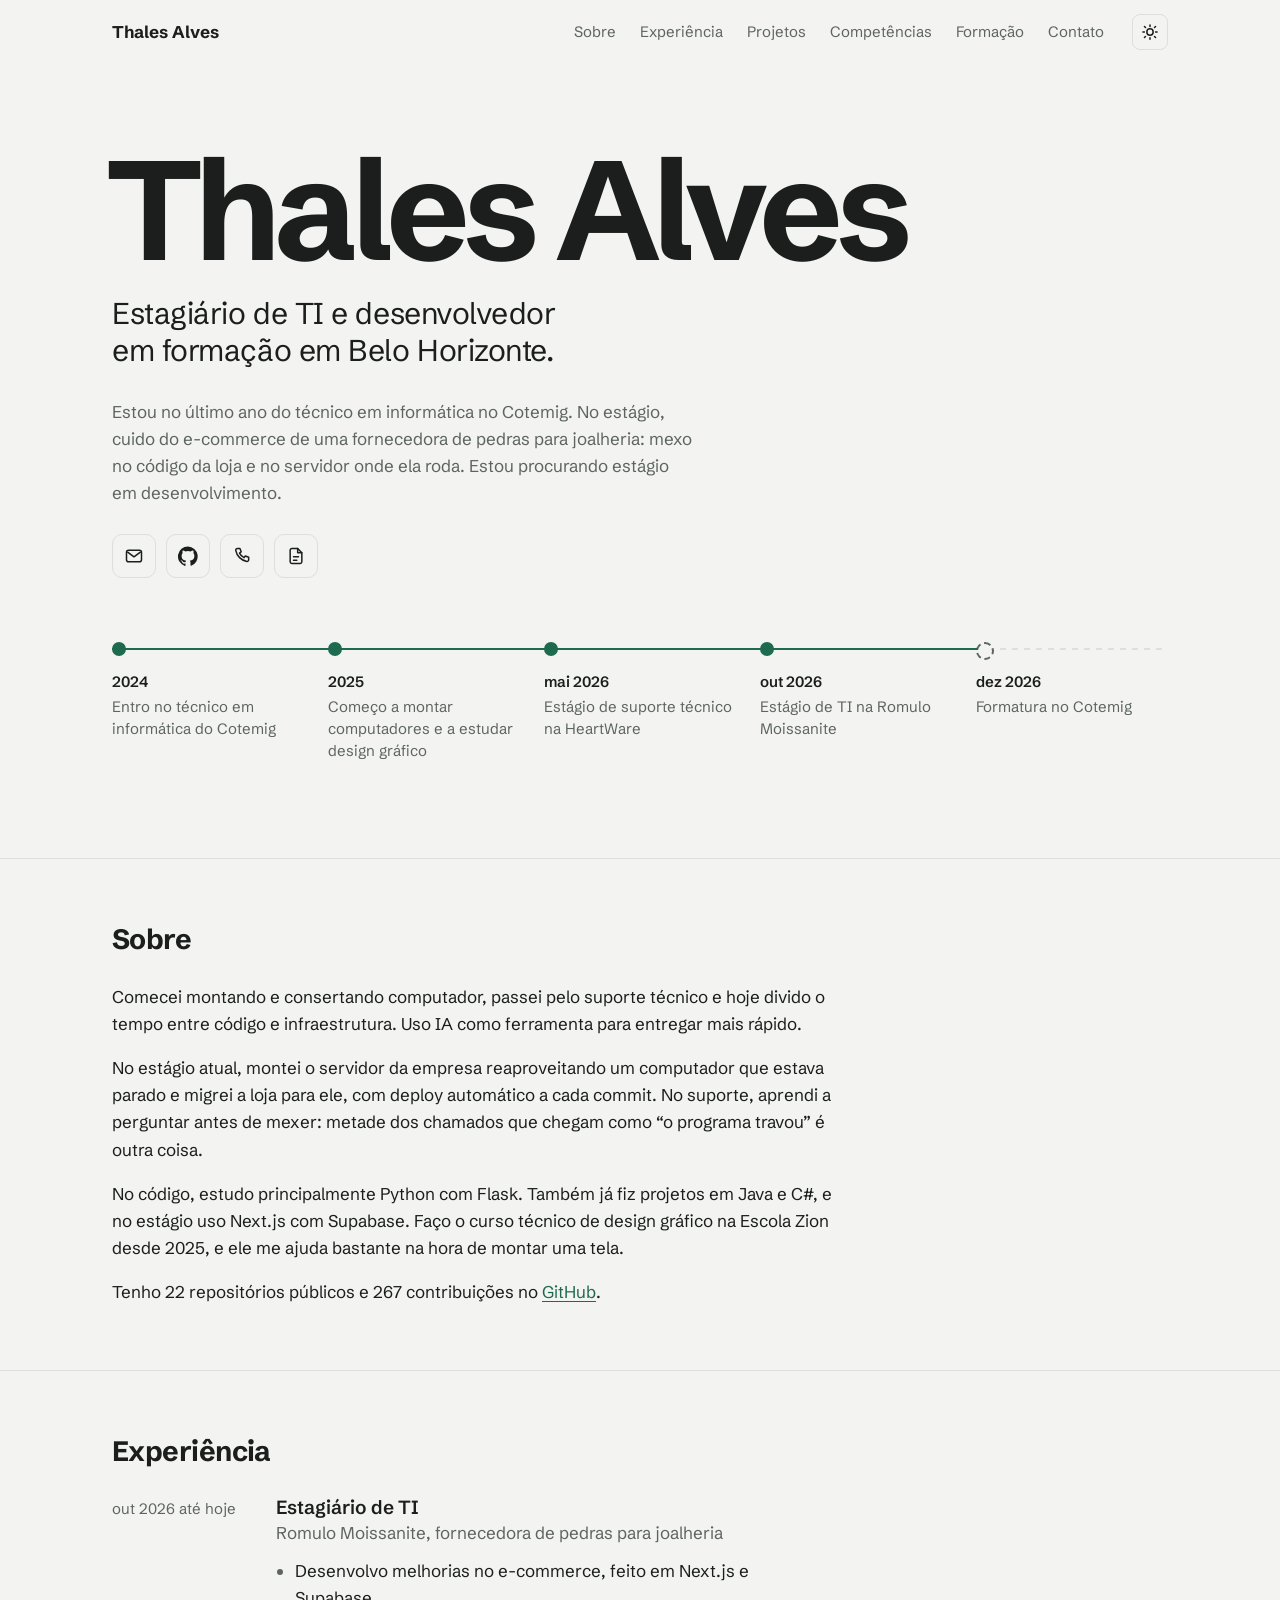
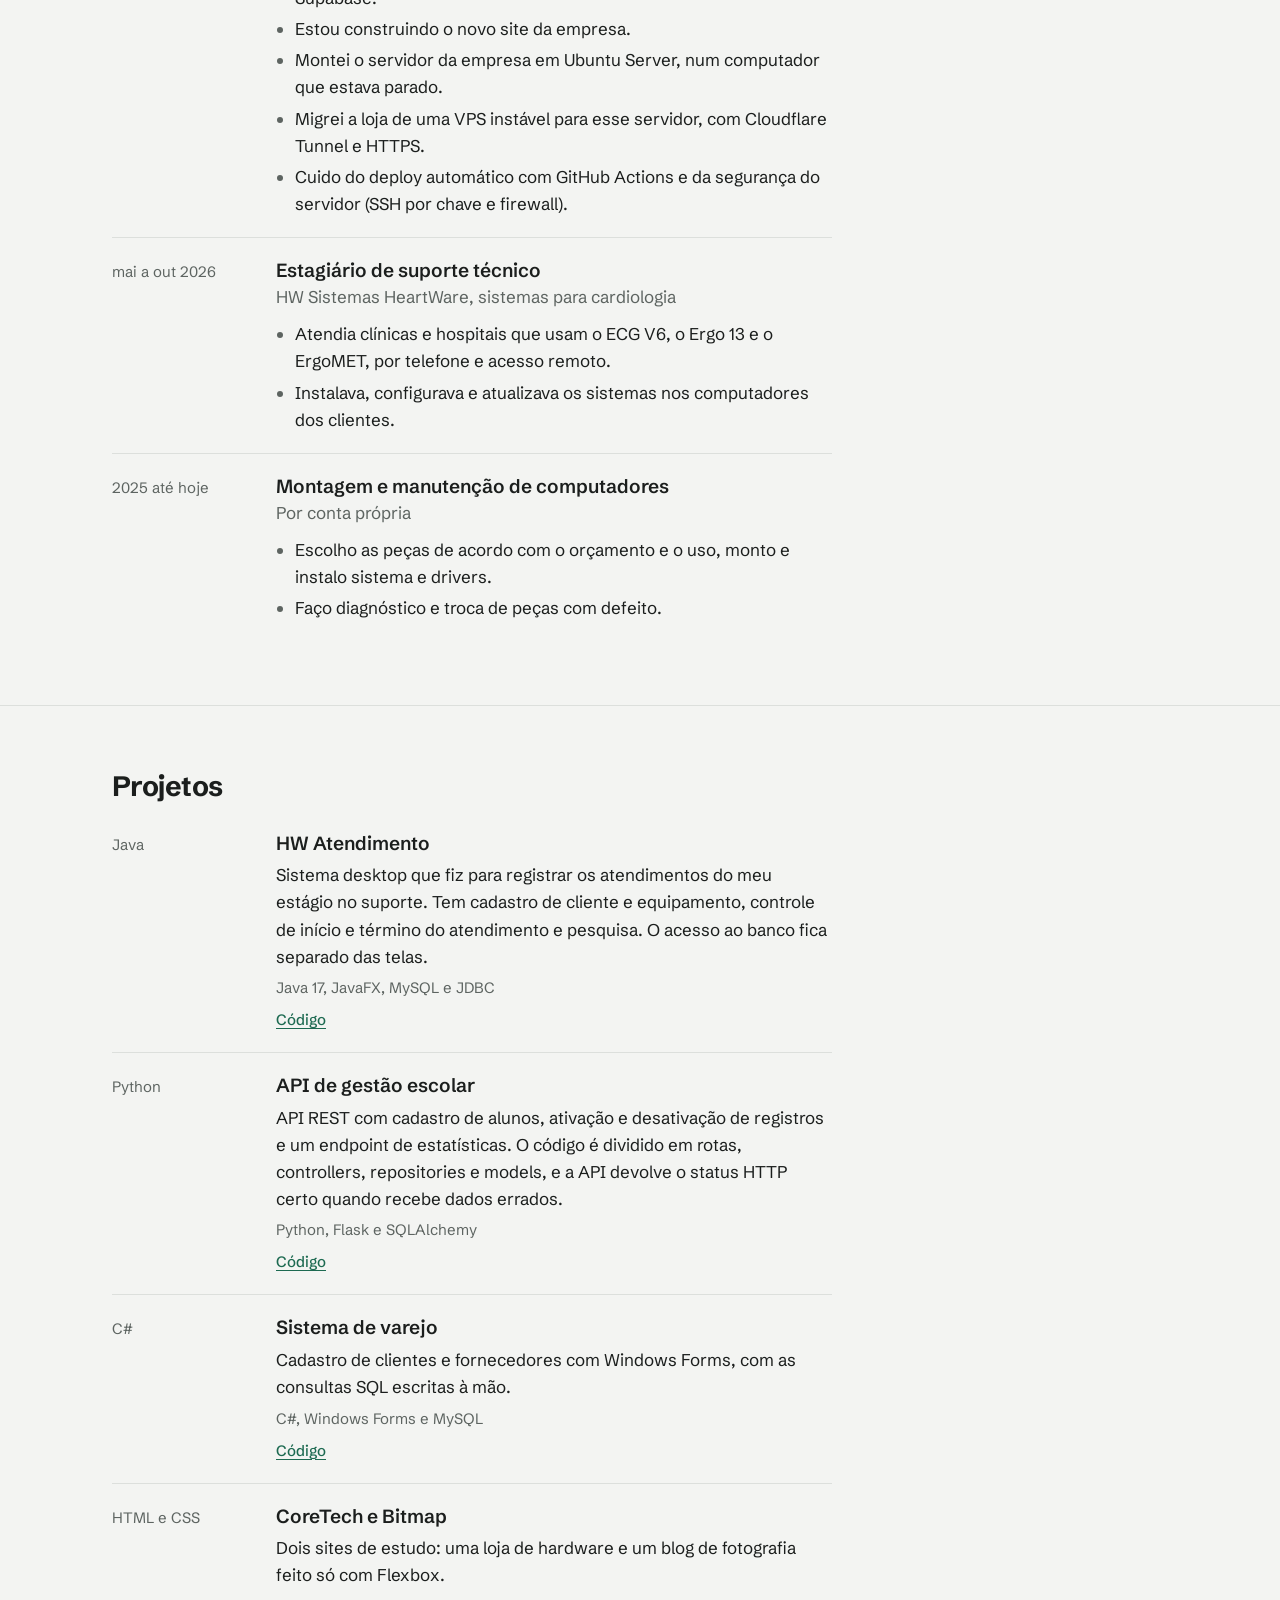
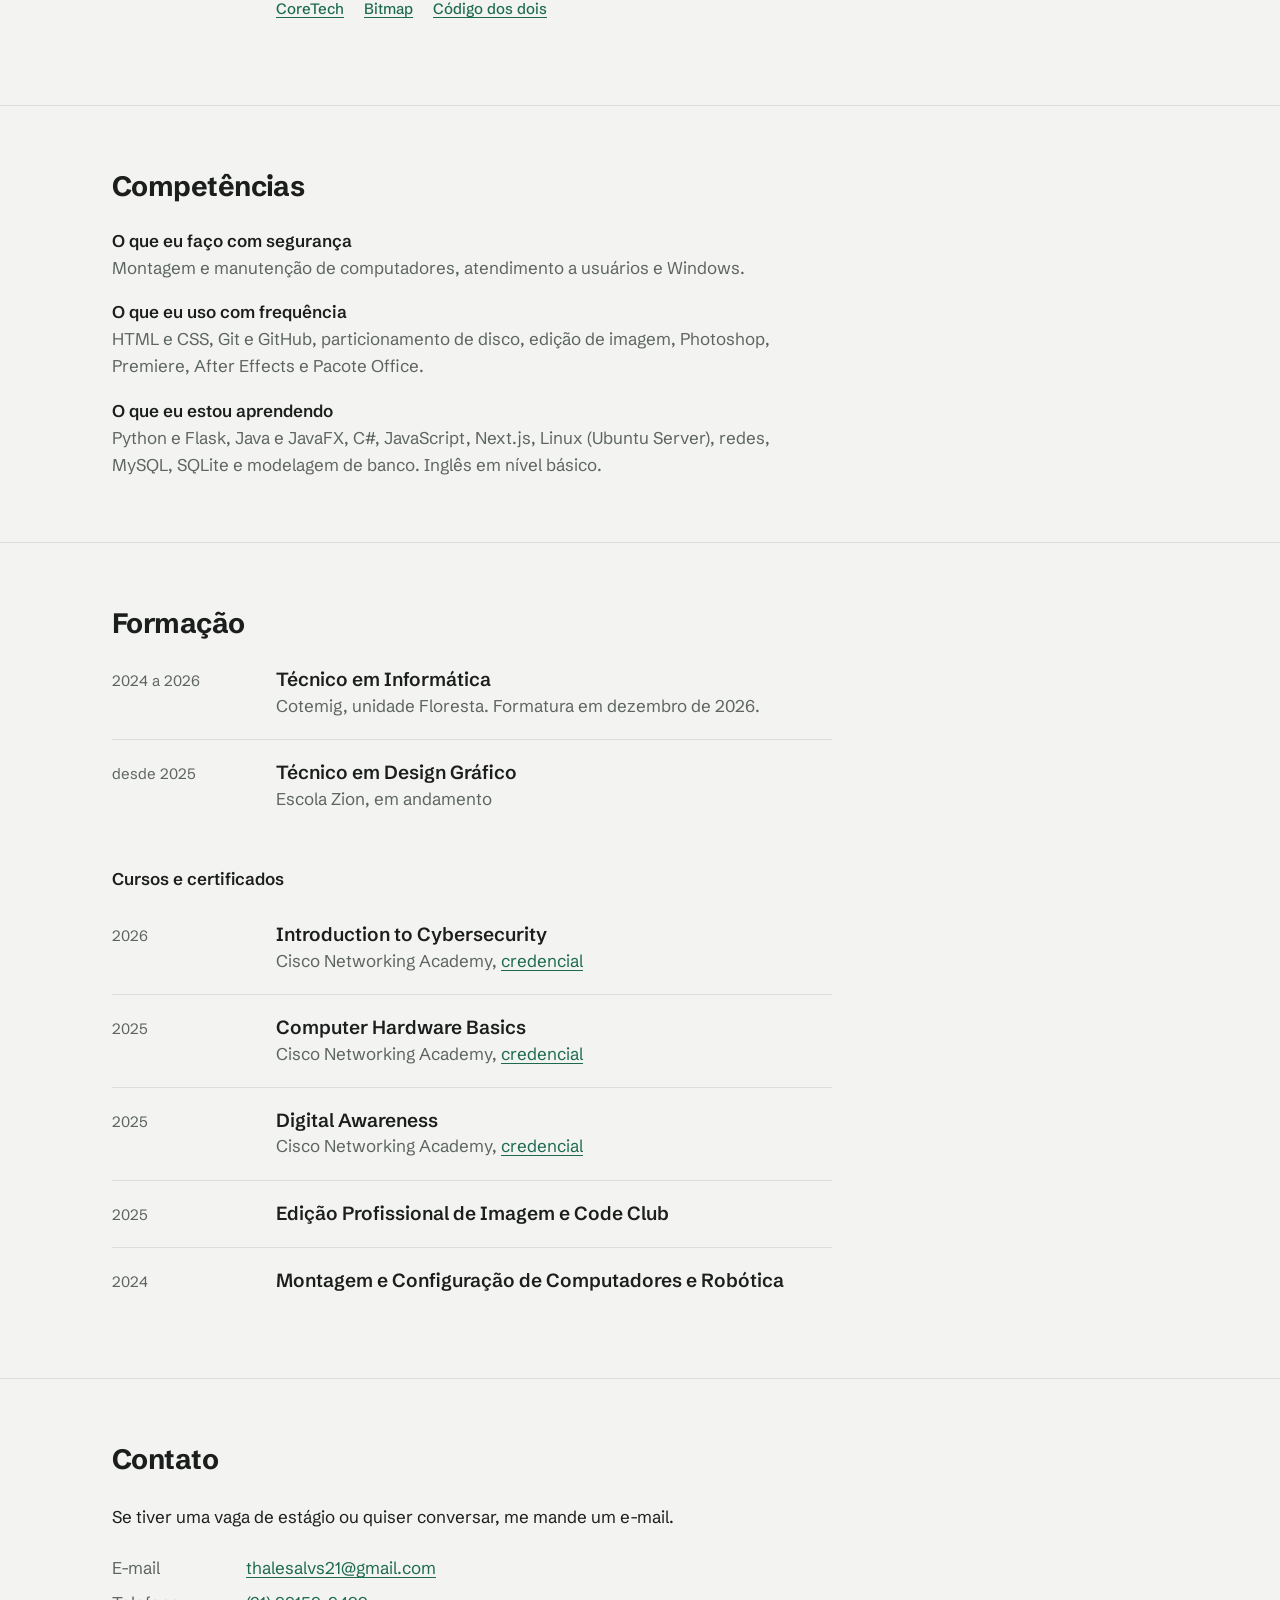
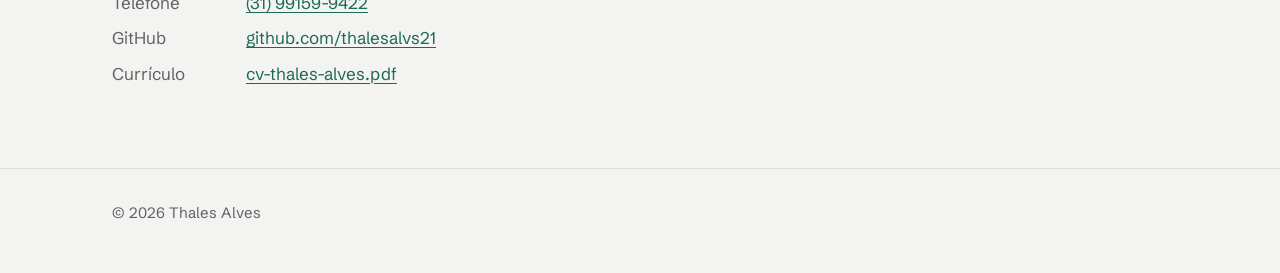
==== commit b0908d2e: "Refaz o portfolio como uma pagina unica O site agora e uma pagina so, que rola, com menu que acompan" ====
--- a/index.html
+++ b/index.html
@@ -1,212 +1,263 @@
 <!DOCTYPE html>
 <html lang="pt-BR">
-
 <head>
 <meta charset="UTF-8">
 <meta name="viewport" content="width=device-width, initial-scale=1.0">
-<title>Thales Alves — Desenvolvedor em formação</title>
-
-<meta name="description" content="Portfólio de Thales Alves — 3º ano de Técnico em Informática e estagiário de TI. Projetos em Python, Flask, Java, C#, HTML e CSS.">
+<title>Thales Alves</title>
+<meta name="description" content="Thales Alves, estagiário de TI e desenvolvedor em formação em Belo Horizonte. Experiência, projetos e contato.">
 <meta name="author" content="Thales Alves">
-<meta name="theme-color" content="#1A1816">
-
 <meta property="og:type" content="website">
-<meta property="og:title" content="Thales Alves — Desenvolvedor em formação">
-<meta property="og:description" content="Técnico em Informática em formação e estagiário de TI. Projetos em Python, Flask, Java, C#, HTML e CSS.">
-
-<link rel="icon" href="data:image/svg+xml,<svg xmlns='http://www.w3.org/2000/svg' viewBox='0 0 100 100'><rect width='100' height='100' rx='22' fill='%231A1816'/><text x='50' y='71' font-size='58' font-family='monospace' font-weight='bold' fill='%23E0995A' text-anchor='middle'>T</text></svg>">
-
+<meta property="og:title" content="Thales Alves">
+<meta property="og:description" content="Estagiário de TI e desenvolvedor em formação em Belo Horizonte.">
+<link rel="icon" href="data:image/svg+xml,<svg xmlns='http://www.w3.org/2000/svg' viewBox='0 0 100 100'><rect width='100' height='100' rx='22' fill='%231d6a51'/><text x='50' y='71' font-size='60' font-family='Arial,sans-serif' font-weight='bold' fill='%23f3f4f2' text-anchor='middle'>T</text></svg>">
+<script>
+  (function () {
+    var salvo = null;
+    try { salvo = localStorage.getItem('tema'); } catch (e) {}
+    var sistema = window.matchMedia('(prefers-color-scheme: dark)').matches ? 'escuro' : 'claro';
+    document.documentElement.dataset.tema = salvo === 'claro' || salvo === 'escuro' ? salvo : sistema;
+  })();
+</script>
+<meta name="theme-color" content="#f3f4f2">
+<!-- o tema é decidido antes de pintar a página, para não piscar -->
 <link rel="preconnect" href="https://fonts.googleapis.com">
 <link rel="preconnect" href="https://fonts.gstatic.com" crossorigin>
-<link href="https://fonts.googleapis.com/css2?family=Funnel+Display:wght@400;500;600;700;800&family=Instrument+Sans:wght@400;500;600;700&family=Spline+Sans+Mono:wght@400;500&display=swap" rel="stylesheet">
+<link href="https://fonts.googleapis.com/css2?family=Schibsted+Grotesk:wght@400;500;600;700&display=swap" rel="stylesheet">
 <link rel="stylesheet" href="css/style.css">
 </head>
-
-<body data-pagina="inicio">
-
-<div class="abertura" aria-hidden="true">
-  <p class="abertura-marca">
-    <span class="abertura-sinal">&lt;/&gt;</span>
-    <span>thales<span class="destaque">.dev</span></span>
-  </p>
-  <span class="abertura-barra"><i></i></span>
-</div>
-
-<div class="placa" aria-hidden="true"></div>
-<div class="cortina" aria-hidden="true"></div>
-
-<a class="link-pular" href="#bancada">Pular para o conteúdo</a>
-
-
-<header class="cromo">
-  <a href="index.html" class="marca" aria-current="page">
-    <span class="marca-simbolo" aria-hidden="true">&lt;/&gt;</span>
-    <span>thales<span class="destaque">.dev</span></span>
-  </a>
-
+<body>
+
+<header class="topo" id="topo">
+  <div class="largo">
+    <a class="marca" href="#">Thales Alves</a>
+    <nav class="menu" aria-label="Seções">
+      <a href="#sobre">Sobre</a>
+      <a href="#experiencia">Experiência</a>
+      <a href="#projetos">Projetos</a>
+      <a href="#competencias">Competências</a>
+      <a href="#formacao">Formação</a>
+      <a href="#contato">Contato</a>
+      <span class="menu-indicador" aria-hidden="true"></span>
+    </nav>
+    <button class="botao-tema" type="button" id="botao-tema" aria-label="Ativar tema escuro">
+      <svg class="icone-sol" viewBox="0 0 24 24" fill="none" stroke="currentColor" stroke-width="2" stroke-linecap="round" aria-hidden="true"><circle cx="12" cy="12" r="4.2"/><path d="M12 2.5v2M12 19.5v2M4.6 4.6l1.4 1.4M18 18l1.4 1.4M2.5 12h2M19.5 12h2M4.6 19.4 6 18M18 6l1.4-1.4"/></svg>
+      <svg class="icone-lua" viewBox="0 0 24 24" fill="none" stroke="currentColor" stroke-width="2" stroke-linecap="round" stroke-linejoin="round" aria-hidden="true"><path d="M20 14.5A8.5 8.5 0 0 1 9.5 4a8.5 8.5 0 1 0 10.5 10.5Z"/></svg>
+    </button>
+  </div>
 </header>
 
-
-<main class="bancada" id="bancada">
-
-  <div class="coluna-modulos">
-
-    <a class="modulo" href="pages/sobre.html">
-      <span class="pasta" aria-hidden="true">
-        <span class="pasta-aba"></span>
-        <span class="pasta-tras"></span>
-        <span class="folha folha-1"></span>
-        <span class="folha folha-2"></span>
-        <span class="folha folha-3"></span>
-        <span class="pasta-frente"><i></i><i></i></span>
-      </span>
-      <span class="modulo-titulo">Sobre mim</span>
-      <span class="modulo-gaveta">
-        <div>
-          <span class="modulo-desc">Quem eu sou, onde estudo e o que faço no estágio.</span>
-          <span class="modulo-abrir">Ver Sobre mim <span aria-hidden="true">→</span></span>
-        </div>
-      </span>
-    </a>
-
-    <a class="modulo" href="pages/experiencia.html">
-      <span class="pasta" aria-hidden="true">
-        <span class="pasta-aba"></span>
-        <span class="pasta-tras"></span>
-        <span class="folha folha-1"></span>
-        <span class="folha folha-2"></span>
-        <span class="folha folha-3"></span>
-        <span class="pasta-frente"><i></i><i></i></span>
-      </span>
-      <span class="modulo-titulo">Experiência</span>
-      <span class="modulo-gaveta">
-        <div>
-          <span class="modulo-desc">Onde eu trabalho hoje e o que faço na bancada.</span>
-          <span class="modulo-abrir">Ver Experiência <span aria-hidden="true">→</span></span>
-        </div>
-      </span>
-    </a>
-
-    <a class="modulo" href="pages/competencias.html">
-      <span class="pasta" aria-hidden="true">
-        <span class="pasta-aba"></span>
-        <span class="pasta-tras"></span>
-        <span class="folha folha-1"></span>
-        <span class="folha folha-2"></span>
-        <span class="folha folha-3"></span>
-        <span class="pasta-frente"><i></i><i></i></span>
-      </span>
-      <span class="modulo-titulo">Competências</span>
-      <span class="modulo-gaveta">
-        <div>
-          <span class="modulo-desc">O que eu sei e em que nível, por área.</span>
-          <span class="modulo-abrir">Ver Competências <span aria-hidden="true">→</span></span>
-        </div>
-      </span>
-    </a>
-
-  </div>
-
-
-  <div class="nucleo">
-
-    <h1 class="nucleo-nome">Thales Alves</h1>
-
-    <p class="nucleo-cargo">Estagiário de TI &middot; Desenvolvedor em formação</p>
-
-    <p class="nucleo-texto">
-      Estou no 3º ano do <strong>Técnico em Informática no Cotemig</strong> e trabalho como estagiário de <strong>TI</strong> em uma empresa 
-      fornecedora de pedras para joalheria, onde montei e administro o <strong>servidor Linux</strong> que hospeda o e-commerce
-      No código eu foco em <span class="tec">Python</span>, <span class="tec">Flask</span>,
-      <span class="tec">Java</span>, <span class="tec">JavaFX</span>, <span class="tec">C#</span>,
-      <span class="tec">SQL</span>, <span class="tec">HTML</span>, <span class="tec">CSS</span> e <span class="tec">JavaScript</span>.
-    </p>
-
-    <div class="barra-redes">
-      <a class="rede" href="https://github.com/thalesalvs21" target="_blank" rel="noopener" aria-label="GitHub">
-        <svg viewBox="0 0 24 24" fill="currentColor" aria-hidden="true"><path d="M12 .5a12 12 0 0 0-3.79 23.4c.6.1.82-.26.82-.58v-2.2c-3.34.72-4.04-1.6-4.04-1.6-.55-1.4-1.34-1.77-1.34-1.77-1.1-.74.08-.73.08-.73 1.2.09 1.84 1.24 1.84 1.24 1.07 1.84 2.8 1.3 3.49 1 .1-.78.42-1.3.76-1.6-2.67-.3-5.47-1.34-5.47-5.96 0-1.32.47-2.39 1.24-3.23-.13-.3-.54-1.53.11-3.18 0 0 1.01-.32 3.3 1.23a11.5 11.5 0 0 1 6 0c2.29-1.55 3.3-1.23 3.3-1.23.65 1.65.24 2.88.12 3.18.77.84 1.23 1.91 1.23 3.23 0 4.63-2.8 5.65-5.48 5.95.43.37.81 1.1.81 2.22v3.29c0 .32.22.69.83.57A12 12 0 0 0 12 .5Z"/></svg>
-        <span class="rede-dica">GitHub</span>
-      </a>
-      <a class="rede" href="mailto:thalesalvs21@gmail.com" aria-label="E-mail">
-        <svg viewBox="0 0 24 24" fill="none" stroke="currentColor" stroke-width="1.8" aria-hidden="true"><rect x="2.5" y="4.5" width="19" height="15" rx="3"/><path d="m3.5 7 8.5 6 8.5-6"/></svg>
-        <span class="rede-dica">E-mail</span>
-      </a>
-      <a class="rede" href="tel:+5531991599422" aria-label="Telefone">
-        <svg viewBox="0 0 24 24" fill="none" stroke="currentColor" stroke-width="1.8" aria-hidden="true"><path d="M6.5 3h3l1.5 4-2 1.5a12 12 0 0 0 5.5 5.5l1.5-2 4 1.5v3a2 2 0 0 1-2.2 2A16.5 16.5 0 0 1 4.5 5.2 2 2 0 0 1 6.5 3Z"/></svg>
-        <span class="rede-dica">Telefone</span>
-      </a>
-      <a class="rede" href="assets/cv-thales-alves.pdf" target="_blank" rel="noopener" aria-label="Currículo em PDF">
-        <svg viewBox="0 0 24 24" fill="none" stroke="currentColor" stroke-width="1.8" aria-hidden="true"><path d="M14 3H7a2 2 0 0 0-2 2v14a2 2 0 0 0 2 2h10a2 2 0 0 0 2-2V8l-5-5Z"/><path d="M14 3v5h5M9 13h6M9 17h4"/></svg>
-        <span class="rede-dica">Currículo</span>
-      </a>
-      <a class="botao botao-acento" href="pages/contato.html">Vamos conversar <span aria-hidden="true">→</span></a>
+<main>
+  <section class="abertura">
+    <div class="largo">
+      <h1>Thales Alves</h1>
+      <p class="cargo">Estagiário de TI e desenvolvedor em formação em Belo Horizonte.</p>
+      <p class="apresentacao">Estou no último ano do técnico em informática no Cotemig. No estágio, cuido do e-commerce de uma fornecedora de pedras para joalheria: mexo no código da loja e no servidor onde ela roda. Estou procurando estágio em desenvolvimento.</p>
+      <p class="atalhos">
+        <a href="mailto:thalesalvs21@gmail.com" aria-label="E-mail" title="thalesalvs21@gmail.com">
+          <svg viewBox="0 0 24 24" fill="none" stroke="currentColor" stroke-width="1.8" stroke-linejoin="round" aria-hidden="true"><rect x="3" y="5" width="18" height="14" rx="2.5"/><path d="m4 7 8 6 8-6"/></svg>
+        </a>
+        <a href="https://github.com/thalesalvs21" aria-label="GitHub" title="GitHub">
+          <svg viewBox="0 0 24 24" fill="currentColor" aria-hidden="true"><path d="M12 .5a12 12 0 0 0-3.79 23.4c.6.1.82-.26.82-.58v-2.2c-3.34.72-4.04-1.6-4.04-1.6-.55-1.4-1.34-1.77-1.34-1.77-1.1-.74.08-.73.08-.73 1.2.09 1.84 1.24 1.84 1.24 1.07 1.84 2.8 1.3 3.49 1 .1-.78.42-1.3.76-1.6-2.67-.3-5.47-1.34-5.47-5.96 0-1.32.47-2.39 1.24-3.23-.13-.3-.54-1.53.11-3.18 0 0 1.01-.32 3.3 1.23a11.5 11.5 0 0 1 6 0c2.29-1.55 3.3-1.23 3.3-1.23.65 1.65.24 2.88.12 3.18.77.84 1.23 1.91 1.23 3.23 0 4.63-2.8 5.65-5.48 5.95.43.37.81 1.1.81 2.22v3.29c0 .32.22.69.83.57A12 12 0 0 0 12 .5Z"/></svg>
+        </a>
+        <a href="tel:+5531991599422" aria-label="Telefone" title="(31) 99159-9422">
+          <svg viewBox="0 0 24 24" fill="none" stroke="currentColor" stroke-width="1.8" stroke-linejoin="round" aria-hidden="true"><path d="M6.5 3h3l1.5 4-2 1.5a12 12 0 0 0 5.5 5.5l1.5-2 4 1.5v3a2 2 0 0 1-2.2 2A16.5 16.5 0 0 1 4.5 5.2 2 2 0 0 1 6.5 3Z"/></svg>
+        </a>
+        <a href="assets/cv-thales-alves.pdf" aria-label="Currículo em PDF" title="Currículo em PDF">
+          <svg viewBox="0 0 24 24" fill="none" stroke="currentColor" stroke-width="1.8" stroke-linecap="round" stroke-linejoin="round" aria-hidden="true"><path d="M14 3H7a2 2 0 0 0-2 2v14a2 2 0 0 0 2 2h10a2 2 0 0 0 2-2V8l-5-5Z"/><path d="M14 3v5h5M9 13h6M9 17h4"/></svg>
+        </a>
+      </p>
     </div>
-
-    <p class="nucleo-rodape">© <span id="ano">2026</span> Thales Alves · Belo Horizonte, MG</p>
-  </div>
-
-
-  <div class="coluna-modulos">
-
-    <a class="modulo" href="pages/projetos.html">
-      <span class="pasta" aria-hidden="true">
-        <span class="pasta-aba"></span>
-        <span class="pasta-tras"></span>
-        <span class="folha folha-1"></span>
-        <span class="folha folha-2"></span>
-        <span class="folha folha-3"></span>
-        <span class="pasta-frente"><i></i><i></i></span>
-      </span>
-      <span class="modulo-titulo">Projetos</span>
-      <span class="modulo-gaveta">
-        <div>
-          <span class="modulo-desc">Cinco projetos, do CRUD em C# à API em Flask.</span>
-          <span class="modulo-abrir">Ver Projetos <span aria-hidden="true">→</span></span>
-        </div>
-      </span>
-    </a>
-
-    <a class="modulo" href="pages/formacao.html">
-      <span class="pasta" aria-hidden="true">
-        <span class="pasta-aba"></span>
-        <span class="pasta-tras"></span>
-        <span class="folha folha-1"></span>
-        <span class="folha folha-2"></span>
-        <span class="folha folha-3"></span>
-        <span class="pasta-frente"><i></i><i></i></span>
-      </span>
-      <span class="modulo-titulo">Formação</span>
-      <span class="modulo-gaveta">
-        <div>
-          <span class="modulo-desc">Curso técnico, design gráfico e certificações.</span>
-          <span class="modulo-abrir">Ver Formação <span aria-hidden="true">→</span></span>
-        </div>
-      </span>
-    </a>
-
-    <a class="modulo" href="pages/contato.html">
-      <span class="pasta" aria-hidden="true">
-        <span class="pasta-aba"></span>
-        <span class="pasta-tras"></span>
-        <span class="folha folha-1"></span>
-        <span class="folha folha-2"></span>
-        <span class="folha folha-3"></span>
-        <span class="pasta-frente"><i></i><i></i></span>
-      </span>
-      <span class="modulo-titulo">Contato</span>
-      <span class="modulo-gaveta">
-        <div>
-          <span class="modulo-desc">E-mail, telefone, redes e formulário.</span>
-          <span class="modulo-abrir">Entrar em Contato <span aria-hidden="true">→</span></span>
-        </div>
-      </span>
-    </a>
-
-  </div>
-
+  </section>
+
+  <section class="trajetoria" aria-label="Trajetória">
+    <div class="largo">
+      <ol class="linha-do-tempo">
+        <li class="marco"><time>2024</time><p>Entro no técnico em informática do Cotemig</p></li>
+        <li class="marco"><time>2025</time><p>Começo a montar computadores e a estudar design gráfico</p></li>
+        <li class="marco"><time>mai 2026</time><p>Estágio de suporte técnico na HeartWare</p></li>
+        <li class="marco"><time>out 2026</time><p>Estágio de TI na Romulo Moissanite</p></li>
+        <li class="marco futuro"><time>dez 2026</time><p>Formatura no Cotemig</p></li>
+      </ol>
+    </div>
+  </section>
+
+  <section class="secao" id="sobre">
+    <div class="largo"><div class="coluna">
+      <h2>Sobre</h2>
+      <p>Comecei montando e consertando computador, passei pelo suporte técnico e hoje divido o tempo entre código e infraestrutura. Uso IA como ferramenta para entregar mais rápido.</p>
+      <p>No estágio atual, montei o servidor da empresa reaproveitando um computador que estava parado e migrei a loja para ele, com deploy automático a cada commit. No suporte, aprendi a perguntar antes de mexer: metade dos chamados que chegam como “o programa travou” é outra coisa.</p>
+      <p>No código, estudo principalmente Python com Flask. Também já fiz projetos em Java e C#, e no estágio uso Next.js com Supabase. Faço o curso técnico de design gráfico na Escola Zion desde 2025, e ele me ajuda bastante na hora de montar uma tela.</p>
+      <p>Tenho <span data-numero="repos">22</span> <span data-rotulo-repos>repositórios públicos</span> e <span data-numero="contribuicoes">267</span> contribuições no <a href="https://github.com/thalesalvs21">GitHub</a>.</p>
+    </div></div>
+  </section>
+
+  <section class="secao" id="experiencia">
+    <div class="largo"><div class="coluna">
+      <h2>Experiência</h2>
+      <article class="item">
+        <p class="quando">out 2026 até hoje</p>
+        <div>
+          <h3>Estagiário de TI</h3>
+          <p class="onde">Romulo Moissanite, fornecedora de pedras para joalheria</p>
+          <ul>
+            <li>Desenvolvo melhorias no e-commerce, feito em Next.js e Supabase.</li>
+            <li>Estou construindo o novo site da empresa.</li>
+            <li>Montei o servidor da empresa em Ubuntu Server, num computador que estava parado.</li>
+            <li>Migrei a loja de uma VPS instável para esse servidor, com Cloudflare Tunnel e HTTPS.</li>
+            <li>Cuido do deploy automático com GitHub Actions e da segurança do servidor (SSH por chave e firewall).</li>
+          </ul>
+        </div>
+      </article>
+      <article class="item">
+        <p class="quando">mai a out 2026</p>
+        <div>
+          <h3>Estagiário de suporte técnico</h3>
+          <p class="onde">HW Sistemas HeartWare, sistemas para cardiologia</p>
+          <ul>
+            <li>Atendia clínicas e hospitais que usam o ECG V6, o Ergo 13 e o ErgoMET, por telefone e acesso remoto.</li>
+            <li>Instalava, configurava e atualizava os sistemas nos computadores dos clientes.</li>
+          </ul>
+        </div>
+      </article>
+      <article class="item">
+        <p class="quando">2025 até hoje</p>
+        <div>
+          <h3>Montagem e manutenção de computadores</h3>
+          <p class="onde">Por conta própria</p>
+          <ul>
+            <li>Escolho as peças de acordo com o orçamento e o uso, monto e instalo sistema e drivers.</li>
+            <li>Faço diagnóstico e troca de peças com defeito.</li>
+          </ul>
+        </div>
+      </article>
+    </div></div>
+  </section>
+
+  <section class="secao" id="projetos">
+    <div class="largo"><div class="coluna">
+      <h2>Projetos</h2>
+      <article class="item">
+        <p class="quando">Java</p>
+        <div>
+          <h3>HW Atendimento</h3>
+          <p class="desc">Sistema desktop que fiz para registrar os atendimentos do meu estágio no suporte. Tem cadastro de cliente e equipamento, controle de início e término do atendimento e pesquisa. O acesso ao banco fica separado das telas.</p>
+          <p class="tec">Java 17, JavaFX, MySQL e JDBC</p>
+          <p class="links"><a href="https://github.com/thalesalvs21/hw-atendimento">Código</a></p>
+        </div>
+      </article>
+      <article class="item">
+        <p class="quando">Python</p>
+        <div>
+          <h3>API de gestão escolar</h3>
+          <p class="desc">API REST com cadastro de alunos, ativação e desativação de registros e um endpoint de estatísticas. O código é dividido em rotas, controllers, repositories e models, e a API devolve o status HTTP certo quando recebe dados errados.</p>
+          <p class="tec">Python, Flask e SQLAlchemy</p>
+          <p class="links"><a href="https://github.com/thalesalvs21/mvc">Código</a></p>
+        </div>
+      </article>
+      <article class="item">
+        <p class="quando">C#</p>
+        <div>
+          <h3>Sistema de varejo</h3>
+          <p class="desc">Cadastro de clientes e fornecedores com Windows Forms, com as consultas SQL escritas à mão.</p>
+          <p class="tec">C#, Windows Forms e MySQL</p>
+          <p class="links"><a href="https://github.com/thalesalvs21/ProjetoCrud">Código</a></p>
+        </div>
+      </article>
+      <article class="item">
+        <p class="quando">HTML e CSS</p>
+        <div>
+          <h3>CoreTech e Bitmap</h3>
+          <p class="desc">Dois sites de estudo: uma loja de hardware e um blog de fotografia feito só com Flexbox.</p>
+          <p class="links">
+            <a href="https://thalesalvs21.github.io/Site-Hardware/">CoreTech</a>
+            <a href="https://thalesalvs21.github.io/Site-Flex/">Bitmap</a>
+            <a href="https://github.com/thalesalvs21?tab=repositories">Código dos dois</a>
+          </p>
+        </div>
+      </article>
+    </div></div>
+  </section>
+
+  <section class="secao" id="competencias">
+    <div class="largo"><div class="coluna">
+      <h2>Competências</h2>
+      <div class="niveis">
+        <div>
+          <h3>O que eu faço com segurança</h3>
+          <p>Montagem e manutenção de computadores, atendimento a usuários e Windows.</p>
+        </div>
+        <div>
+          <h3>O que eu uso com frequência</h3>
+          <p>HTML e CSS, Git e GitHub, particionamento de disco, edição de imagem, Photoshop, Premiere, After Effects e Pacote Office.</p>
+        </div>
+        <div>
+          <h3>O que eu estou aprendendo</h3>
+          <p>Python e Flask, Java e JavaFX, C#, JavaScript, Next.js, Linux (Ubuntu Server), redes, MySQL, SQLite e modelagem de banco. Inglês em nível básico.</p>
+        </div>
+      </div>
+    </div></div>
+  </section>
+
+  <section class="secao" id="formacao">
+    <div class="largo"><div class="coluna">
+      <h2>Formação</h2>
+      <article class="item">
+        <p class="quando">2024 a 2026</p>
+        <div>
+          <h3>Técnico em Informática</h3>
+          <p class="onde">Cotemig, unidade Floresta. Formatura em dezembro de 2026.</p>
+        </div>
+      </article>
+      <article class="item">
+        <p class="quando">desde 2025</p>
+        <div>
+          <h3>Técnico em Design Gráfico</h3>
+          <p class="onde">Escola Zion, em andamento</p>
+        </div>
+      </article>
+
+      <h3 class="subtitulo">Cursos e certificados</h3>
+      <article class="item">
+        <p class="quando">2026</p>
+        <div><h3>Introduction to Cybersecurity</h3><p class="onde">Cisco Networking Academy, <a href="https://www.credly.com/badges/c714fc73-1720-44e8-bdc9-ebdfdf791f5b/public_url">credencial</a></p></div>
+      </article>
+      <article class="item">
+        <p class="quando">2025</p>
+        <div><h3>Computer Hardware Basics</h3><p class="onde">Cisco Networking Academy, <a href="https://www.credly.com/badges/af88373e-a69d-4188-8acf-26df34a6a424/public_url">credencial</a></p></div>
+      </article>
+      <article class="item">
+        <p class="quando">2025</p>
+        <div><h3>Digital Awareness</h3><p class="onde">Cisco Networking Academy, <a href="https://www.credly.com/badges/ea5f8cdd-b855-40e3-86de-7fcb6d69c528/public_url">credencial</a></p></div>
+      </article>
+      <article class="item">
+        <p class="quando">2025</p>
+        <div><h3>Edição Profissional de Imagem e Code Club</h3></div>
+      </article>
+      <article class="item">
+        <p class="quando">2024</p>
+        <div><h3>Montagem e Configuração de Computadores e Robótica</h3></div>
+      </article>
+    </div></div>
+  </section>
+
+  <section class="secao" id="contato">
+    <div class="largo"><div class="coluna">
+      <h2>Contato</h2>
+      <p>Se tiver uma vaga de estágio ou quiser conversar, me mande um e-mail.</p>
+      <dl class="contato-lista">
+        <dt>E-mail</dt><dd><a href="mailto:thalesalvs21@gmail.com">thalesalvs21@gmail.com</a></dd>
+        <dt>Telefone</dt><dd><a href="tel:+5531991599422">(31) 99159-9422</a></dd>
+        <dt>GitHub</dt><dd><a href="https://github.com/thalesalvs21">github.com/thalesalvs21</a></dd>
+        <dt>Currículo</dt><dd><a href="assets/cv-thales-alves.pdf">cv-thales-alves.pdf</a></dd>
+      </dl>
+    </div></div>
+  </section>
 </main>
+
+<footer class="rodape">
+  <div class="largo">© 2026 Thales Alves</div>
+</footer>
 
 <script src="js/main.js"></script>
 </body>
-
 </html>
--- a/css/style.css
+++ b/css/style.css
@@ -1,2289 +1,163 @@
-
+/* Thales Alves — portfólio. Cores nos tokens abaixo: claro em :root, escuro em [data-tema="escuro"]. */
 
 :root {
-  --fundo: #ECEBEF;
-  --fundo-2: #DEDDE4;
-  --fundo-3: #FFFFFF;
-
-  --vidro: rgba(255, 255, 255, .8);
-  --vidro-forte: #FFFFFF;
-  --borda: rgba(255, 255, 255, .95);
-  --borda-forte: #FFFFFF;
-  --fio: #D3D2DB;
-
-  --luz-interna: inset 0 1px 0 rgba(255, 255, 255, .9);
-  --sombra: 0 12px 34px rgba(28, 28, 30, .12);
-  --sombra-alta: 0 20px 46px rgba(28, 28, 30, .18);
-
-  --texto: #1C1C1E;
-  --texto-2: #35353A;
-  --texto-3: #5A5A63;
-
-  --acento: #005CE6;
-  --acento-claro: #005CE6;
-  --acento-10: rgba(0, 92, 230, .09);
-  --acento-20: rgba(0, 92, 230, .22);
-  --acento-40: rgba(0, 92, 230, .42);
-  --vermelho: #D7373B;
-
-  --fonte-display: "Funnel Display", "Segoe UI", system-ui, sans-serif;
-  --fonte-titulo: "Instrument Sans", "Segoe UI", system-ui, sans-serif;
-  --fonte-corpo: "Instrument Sans", "Segoe UI", system-ui, -apple-system, sans-serif;
-  --fonte-mono: "Spline Sans Mono", "Consolas", ui-monospace, monospace;
-
-  --maxw: 1180px;
-  --raio: 20px;
-  --raio-p: 12px;
-  --raio-pilula: 100px;
-  --cromo-h: 72px;
-
-  --mov: cubic-bezier(.16, 1, .3, 1);
-  --t2: .2s;
-  --t4: .4s;
-  --t6: .6s;
-  --t8: .8s;
+  --fundo: #f3f4f2;
+  --texto: #1b1e1d;
+  --texto-2: #5d6461;
+  --linha: #dcdfdc;
+  --acento: #1d6a51;
+  --acento-forte: #15533f;
+  color-scheme: light;
 }
-
-
-* {
-  box-sizing: border-box;
+:root[data-tema="escuro"] {
+  --fundo: #171918;
+  --texto: #e6e8e6;
+  --texto-2: #9ca29f;
+  --linha: #2b2f2d;
+  --acento: #84bfa2;
+  --acento-forte: #a6d3bc;
+  color-scheme: dark;
 }
-
-*::before {
-  box-sizing: border-box;
-}
-
-*::after {
-  box-sizing: border-box;
-}
-
-html {
-  -webkit-text-size-adjust: 100%;
-  scroll-behavior: smooth;
-  scroll-padding-top: calc(var(--cromo-h) + 16px);
-  background: var(--fundo);
-}
-
-body {
-  margin: 0;
-  min-height: 100vh;
-  /* transparente: o fundo do body cobriria a .placa, que fica em z-index -1 */
-  background: transparent;
-  color: var(--texto);
-  font-family: var(--fonte-corpo);
-  font-size: 16px;
-  line-height: 1.7;
-  -webkit-font-smoothing: antialiased;
-  overflow-x: hidden;
-}
-
-img {
-  display: block;
-  max-width: 100%;
-}
-
-svg {
-  display: block;
-  max-width: 100%;
-}
-
-ul {
-  margin: 0;
-  padding: 0;
-  list-style: none;
-}
-
-ol {
-  margin: 0;
-  padding: 0;
-  list-style: none;
-}
-
-a {
-  color: inherit;
-  text-decoration: none;
-}
-
-button {
-  font: inherit;
-  color: inherit;
-  background: none;
-  border: 0;
-  cursor: pointer;
-}
-
-h1 {
-  margin: 0;
-  font-family: var(--fonte-titulo);
-  font-weight: 600;
-  line-height: 1.14;
-  letter-spacing: -.015em;
-}
-
-h2 {
-  margin: 0;
-  font-family: var(--fonte-titulo);
-  font-weight: 600;
-  line-height: 1.14;
-  letter-spacing: -.015em;
-}
-
-h3 {
-  margin: 0;
-  font-family: var(--fonte-titulo);
-  font-weight: 600;
-  line-height: 1.14;
-  letter-spacing: -.015em;
-}
-
-h4 {
-  margin: 0;
-  font-family: var(--fonte-titulo);
-  font-weight: 600;
-  line-height: 1.14;
-  letter-spacing: -.015em;
-}
-
-p {
-  margin: 0;
-}
-
-:focus-visible {
-  outline: 2px solid var(--acento);
-  outline-offset: 3px;
-  border-radius: 4px;
-}
-
-.container {
-  width: 100%;
-  max-width: var(--maxw);
-  margin: 0 auto;
-  padding: 0 24px;
-}
-
-.mono {
-  font-family: var(--fonte-mono);
-}
-
-.destaque {
-  color: var(--acento);
-}
-
-.link-pular {
-  position: fixed;
-  top: 12px;
-  left: 12px;
-  z-index: 300;
-  padding: 10px 18px;
-  background: var(--fundo-3);
-  border: 1px solid var(--borda-forte);
-  border-radius: var(--raio-pilula);
-  transform: translateY(-200%);
-  transition: transform var(--t4) var(--mov);
-}
-
-.link-pular:focus {
-  transform: translateY(0);
-}
-
-.led {
-  width: 7px;
-  height: 7px;
-  flex: 0 0 auto;
-  border-radius: 50%;
-  background: var(--acento);
-  box-shadow: 0 0 0 0 rgba(69, 179, 163, .5);
-  animation: pulsar 2.4s var(--mov) infinite;
-}
-.ledOff{
-  width: 7px;
-  height: 7px;
-  flex: 0 0 auto;
-  border-radius: 50%;
-  background: #AFAEBC;
-  box-shadow: 0 0 0 0 rgba(69, 179, 163, .5);
-}
-
-@keyframes pulsar {
-  0% { box-shadow: 0 0 0 0 rgba(69, 179, 163, .45); }
-  70% { box-shadow: 0 0 0 7px rgba(69, 179, 163, 0); }
-  100% { box-shadow: 0 0 0 0 rgba(69, 179, 163, 0); }
-}
-
-
-.placa {
-  position: fixed;
-  inset: 0;
-  z-index: -1;
-  pointer-events: none;
-  background-color: var(--fundo);
-  background-image:
-    linear-gradient(116deg, rgba(167, 201, 243, .85) 0%, rgba(236, 235, 239, 0) 46%),
-    linear-gradient(200deg, rgba(190, 216, 247, .8) 2%, rgba(236, 235, 239, 0) 44%),
-    radial-gradient(64rem 46rem at 88% 6%, rgba(178, 209, 246, .9), transparent 58%),
-    radial-gradient(56rem 42rem at 6% 98%, rgba(198, 216, 240, .85), transparent 56%);
-}
-
-
-
-/* veu que dissolve o conteudo que passa por baixo do topo */
-.cromo::before {
-  content: "";
-  position: absolute;
-  inset: -10px 0 -28px;
-  z-index: -1;
-  pointer-events: none;
-  background: linear-gradient(180deg, rgba(236, 235, 239, .92), rgba(236, 235, 239, 0));
-  backdrop-filter: blur(7px);
-  -webkit-backdrop-filter: blur(7px);
-  -webkit-mask-image: linear-gradient(180deg, #000 58%, transparent);
-  mask-image: linear-gradient(180deg, #000 58%, transparent);
-}
-
-.cromo {
-  position: fixed;
-  top: 0;
-  left: 0;
-  right: 0;
-  z-index: 120;
-  height: var(--cromo-h);
-  display: flex;
-  align-items: center;
-  justify-content: space-between;
-  gap: 16px;
-  padding: 0 clamp(16px, 3vw, 32px);
-}
-
-.marca {
-  display: inline-flex;
-  align-items: center;
-  gap: 10px;
-  padding: 10px 0;
-  font-family: var(--fonte-mono);
-  font-size: .9rem;
-  color: var(--texto-2);
-  transition: color var(--t4) var(--mov);
-}
-
-.marca:hover {
-  color: var(--texto);
-}
-
-.marca-simbolo {
-  color: var(--acento);
-  opacity: .9;
-}
-
-
-.nav-topo {
-  display: flex;
-  align-items: center;
-  gap: clamp(14px, 1.8vw, 26px);
-}
-
-.nav-topo a {
-  font-size: .88rem;
-  color: var(--texto-3);
-  transition: color var(--t2) var(--mov);
-}
-
-.nav-topo a:hover {
-  color: var(--texto);
-}
-
-.nav-topo a[aria-current="page"] {
-  color: var(--acento-claro);
-}
-
-@media (max-width: 920px) {
-  .nav-topo {
-    display: none;
+@media (prefers-color-scheme: dark) {
+  :root:not([data-tema]) {
+    --fundo: #171918; --texto: #e6e8e6; --texto-2: #9ca29f; --linha: #2b2f2d;
+    --acento: #84bfa2; --acento-forte: #a6d3bc; color-scheme: dark;
   }
 }
 
+* { box-sizing: border-box; }
+html { scroll-behavior: smooth; scroll-padding-top: 80px; }
+body {
+  margin: 0;
+  background: var(--fundo);
+  color: var(--texto);
+  font-family: "Schibsted Grotesk", system-ui, sans-serif;
+  font-size: 17px;
+  line-height: 1.6;
+  -webkit-font-smoothing: antialiased;
+}
+h1, h2, h3, p, ul, ol { margin: 0; }
+h3 { line-height: 1.3; }
+ul, ol { padding: 0; list-style: none; }
+a { color: var(--acento); text-underline-offset: 3px; text-decoration-thickness: 1px; }
+a:hover { color: var(--acento-forte); text-decoration-thickness: 2px; }
+:focus-visible { outline: 2px solid var(--acento); outline-offset: 3px; border-radius: 3px; }
 
-/* o que esconde o site fica num style no head de cada pagina */
+.largo { max-width: 1120px; margin: 0 auto; padding: 0 32px; }
+.coluna { max-width: 720px; }
 
-.abertura {
-  position: fixed;
-  inset: 0;
-  z-index: 3000;
-  display: grid;
-  place-items: center;
-  align-content: center;
-  background: var(--fundo);
-  animation: abertura-sair .45s var(--mov) .9s forwards;
+/* topo */
+.topo { position: sticky; top: 0; z-index: 10; background: var(--fundo); border-bottom: 1px solid transparent; }
+.topo.rolou { border-bottom-color: var(--linha); }
+.topo .largo { display: flex; align-items: center; gap: 28px; height: 64px; }
+.marca { font-weight: 700; color: var(--texto); text-decoration: none; margin-right: auto; }
+.marca:hover { color: var(--texto); }
+.menu { position: relative; display: flex; gap: 24px; font-size: 15px; }
+.menu a { color: var(--texto-2); text-decoration: none; padding: 6px 0; }
+.menu a:hover, .menu a.ativo { color: var(--texto); }
+.menu-indicador {
+  position: absolute; bottom: -1px; left: 0; height: 2px; width: 0; opacity: 0;
+  background: var(--acento);
+  transition: transform .35s cubic-bezier(.2,.7,.2,1), width .35s cubic-bezier(.2,.7,.2,1), opacity .2s;
 }
+.botao-tema {
+  position: relative; width: 36px; height: 36px; flex: none;
+  display: grid; place-items: center;
+  border: 1px solid var(--linha); border-radius: 8px;
+  background: transparent; color: var(--texto); cursor: pointer;
+}
+.botao-tema:hover { border-color: var(--texto-2); }
+.botao-tema svg { position: absolute; width: 18px; height: 18px; transition: transform .5s cubic-bezier(.3,1.4,.5,1), opacity .25s; }
+.icone-lua { transform: rotate(-90deg) scale(.4); opacity: 0; }
+:root[data-tema="escuro"] .icone-sol { transform: rotate(90deg) scale(.4); opacity: 0; }
+:root[data-tema="escuro"] .icone-lua { transform: none; opacity: 1; }
 
-@keyframes abertura-sair {
-  to {
-    opacity: 0;
-    visibility: hidden;
-  }
+::view-transition-old(root), ::view-transition-new(root) { animation: none; mix-blend-mode: normal; }
+::view-transition-new(root) { z-index: 2; }
+.tema-em-transicao, .tema-em-transicao * { transition: background-color .45s ease, color .45s ease, border-color .45s ease !important; }
+
+/* abertura */
+.abertura { padding: 80px 0 56px; }
+.abertura h1 { font-size: clamp(56px, 11vw, 150px); line-height: .92; letter-spacing: -.05em; font-weight: 700; margin-left: -.04em; }
+.abertura .cargo { font-size: clamp(21px, 2.6vw, 30px); line-height: 1.25; letter-spacing: -.015em; margin-top: 20px; max-width: 26ch; }
+.abertura .apresentacao { color: var(--texto-2); margin-top: 28px; max-width: 58ch; }
+.atalhos { display: flex; flex-wrap: wrap; gap: 10px; margin-top: 28px; }
+.atalhos a {
+  width: 44px; height: 44px; display: grid; place-items: center;
+  border: 1px solid var(--linha); border-radius: 10px;
+  color: var(--texto); transition: border-color .15s, color .15s;
 }
+.atalhos a:hover { border-color: var(--acento); color: var(--acento); }
+.atalhos svg { width: 20px; height: 20px; }
 
-.abertura-marca {
-  display: flex;
-  align-items: center;
-  gap: 13px;
-  font-family: var(--fonte-mono);
-  font-size: 1.35rem;
-  color: var(--texto);
-  animation: abertura-subir .55s var(--mov) backwards;
+/* trajetória */
+.trajetoria { padding: 8px 0 96px; }
+.linha-do-tempo { position: relative; display: grid; grid-template-columns: repeat(5, 1fr); gap: 24px; }
+.linha-do-tempo::before, .linha-do-tempo::after { content: ""; position: absolute; top: 6px; left: 0; height: 2px; }
+.linha-do-tempo::before { right: 0; background: repeating-linear-gradient(90deg, var(--linha) 0 6px, transparent 6px 12px); }
+.linha-do-tempo::after { width: 82%; background: var(--acento); transform-origin: left; animation: desenhar 1.4s cubic-bezier(.4,0,.2,1) .2s both; }
+@keyframes desenhar { from { transform: scaleX(0); } }
+.marco { position: relative; padding-top: 28px; }
+.marco::before { content: ""; position: absolute; top: 0; left: 0; width: 14px; height: 14px; border-radius: 50%; background: var(--acento); box-shadow: 0 0 0 5px var(--fundo); animation: surgir .3s ease-out both; }
+.marco:nth-child(2)::before { animation-delay: .45s; }
+.marco:nth-child(3)::before { animation-delay: .7s; }
+.marco:nth-child(4)::before { animation-delay: .95s; }
+.marco:nth-child(5)::before { animation-delay: 1.4s; }
+.marco.futuro::before { background: var(--fundo); border: 2px dashed var(--texto-2); }
+@keyframes surgir { from { transform: scale(0); } }
+.marco time { display: block; font-weight: 600; font-size: 15px; }
+.marco p { color: var(--texto-2); font-size: 15px; line-height: 1.45; margin-top: 2px; max-width: 22ch; }
+
+/* seções */
+.secao { padding: 64px 0; border-top: 1px solid var(--linha); }
+.secao h2 { font-size: 28px; letter-spacing: -.02em; line-height: 1.15; margin-bottom: 28px; }
+.secao p + p { margin-top: 1em; }
+
+.item { display: grid; grid-template-columns: 140px 1fr; gap: 24px; padding: 20px 0; }
+.item + .item { border-top: 1px solid var(--linha); }
+.item:first-of-type { padding-top: 0; }
+.item .quando { color: var(--texto-2); font-size: 15px; padding-top: 2px; }
+.item h3 { font-size: 19px; font-weight: 600; }
+.item .onde { color: var(--texto-2); }
+.item ul { margin-top: 10px; padding-left: 1.1em; list-style: disc; }
+.item li::marker { color: var(--texto-2); }
+.item li + li { margin-top: 4px; }
+.item .desc { margin-top: 6px; }
+.item .tec { color: var(--texto-2); font-size: 15px; margin-top: 6px; }
+.item .links { display: flex; flex-wrap: wrap; gap: 4px 20px; margin-top: 8px; font-size: 15px; font-weight: 500; }
+
+.subtitulo { font-size: 17px; font-weight: 600; margin: 36px 0 12px; }
+
+.niveis { display: grid; gap: 20px; }
+.niveis h3 { font-size: 17px; font-weight: 600; }
+.niveis p { color: var(--texto-2); margin-top: 2px; }
+
+.contato-lista { display: grid; grid-template-columns: 110px 1fr; gap: 8px 24px; margin-top: 24px; }
+.contato-lista dt { color: var(--texto-2); }
+.contato-lista dd { margin: 0; }
+
+.rodape { padding: 32px 0 48px; color: var(--texto-2); font-size: 15px; border-top: 1px solid var(--linha); }
+
+@media (max-width: 900px) { .menu { display: none; } }
+@media (max-width: 640px) {
+  body { font-size: 16px; }
+  .largo { padding: 0 20px; }
+  .abertura { padding: 48px 0 40px; }
+  .trajetoria { padding: 0 0 64px; }
+  .linha-do-tempo { grid-template-columns: 1fr; gap: 20px; padding-left: 30px; }
+  .linha-do-tempo::before, .linha-do-tempo::after { top: 0; bottom: 0; left: 6px; width: 2px; height: auto; right: auto; }
+  .linha-do-tempo::before { background: repeating-linear-gradient(180deg, var(--linha) 0 6px, transparent 6px 12px); }
+  .linha-do-tempo::after { bottom: 16%; transform-origin: top; animation-name: desenhar-v; }
+  @keyframes desenhar-v { from { transform: scaleY(0); } }
+  .marco { padding-top: 0; }
+  .marco::before { left: -30px; top: 4px; }
+  .marco p { max-width: none; }
+  .secao { padding: 48px 0; }
+  .item { grid-template-columns: 1fr; gap: 4px; }
+  .contato-lista { grid-template-columns: 1fr; gap: 0; }
+  .contato-lista dd + dt { margin-top: 12px; }
 }
-
-.abertura-sinal {
-  color: var(--acento);
+@media (prefers-reduced-motion: reduce) {
+  html { scroll-behavior: auto; }
+  *, *::before, *::after { animation: none !important; transition: none !important; }
 }
-
-.abertura-marca .destaque {
-  color: var(--acento);
-}
-
-@keyframes abertura-subir {
-  from { opacity: 0; transform: translateY(10px); }
-}
-
-.abertura-pagina {
-  margin-top: 14px;
-  font-family: var(--fonte-display);
-  font-size: 1.7rem;
-  font-weight: 600;
-  letter-spacing: -.03em;
-  color: var(--acento-claro);
-  animation: abertura-subir .55s var(--mov) .06s backwards;
-}
-
-.abertura-barra {
-  width: 170px;
-  height: 2px;
-  margin-top: 24px;
-  overflow: hidden;
-  border-radius: 2px;
-  background: rgba(28, 28, 30, .1);
-}
-
-.abertura-barra i {
-  display: block;
-  height: 100%;
-  background: var(--acento);
-  transform: scaleX(0);
-  transform-origin: left;
-  animation: abertura-encher .9s linear forwards;
-}
-
-/* os saltos desiguais imitam um carregamento de verdade */
-@keyframes abertura-encher {
-  0% { transform: scaleX(0); }
-  16% { transform: scaleX(.34); }
-  40% { transform: scaleX(.5); }
-  66% { transform: scaleX(.72); }
-  86% { transform: scaleX(.85); }
-  100% { transform: scaleX(1); }
-}
-
-
-/* entrada: animacao css. saida: o js acende antes de trocar de pagina */
-
-.cortina {
-  position: fixed;
-  inset: 0;
-  z-index: 500;
-  background: var(--fundo);
-  pointer-events: none;
-  opacity: 0;
-  animation: entrar-pagina .3s ease-out backwards;
-  transition: opacity .18s ease-in;
-}
-
-@keyframes entrar-pagina {
-  from { opacity: 1; }
-  to { opacity: 0; }
-}
-
-body.saindo .cortina {
-  animation: none;
-  opacity: 1;
-}
-
-
-.botao {
-  display: inline-flex;
-  align-items: center;
-  justify-content: center;
-  gap: 9px;
-  padding: 12px 22px;
-  font-size: .95rem;
-  font-weight: 500;
-  border-radius: var(--raio-pilula);
-  border: 1px solid var(--borda);
-  background: var(--vidro);
-  box-shadow: var(--luz-interna), var(--sombra);
-  backdrop-filter: blur(14px) saturate(150%);
-  -webkit-backdrop-filter: blur(14px) saturate(150%);
-  transition: background var(--t4) var(--mov), border-color var(--t4) var(--mov),
-    transform var(--t4) var(--mov), box-shadow var(--t4) var(--mov);
-}
-
-.botao:hover {
-  background: var(--vidro-forte);
-  border-color: var(--borda-forte);
-  transform: translateY(-2px);
-  box-shadow: var(--luz-interna), var(--sombra-alta);
-}
-
-.botao svg {
-  width: 17px;
-  height: 17px;
-  flex: 0 0 auto;
-}
-
-.botao-acento {
-  background: var(--acento);
-  border-color: var(--acento);
-  color: #FFFFFF;
-  font-weight: 600;
-  box-shadow: none;
-}
-
-.botao-acento:hover {
-  background: #0047BE;
-  border-color: #0047BE;
-  box-shadow: none;
-  transform: translateY(-2px);
-}
-
-.botao-largo {
-  width: 100%;
-}
-
-.etiqueta {
-  display: inline-flex;
-  align-items: center;
-  gap: 7px;
-  padding: 5px 12px;
-  font-family: var(--fonte-mono);
-  font-size: .72rem;
-  letter-spacing: .04em;
-  color: var(--texto-2);
-  background: rgba(28, 28, 30, .05);
-  border: 1px solid var(--borda);
-  border-radius: var(--raio-pilula);
-}
-
-.etiqueta-acento {
-  color: var(--acento-claro);
-  background: var(--acento-10);
-  border-color: var(--acento-20);
-}
-
-
-.bancada {
-  min-height: 100vh;
-  padding: calc(var(--cromo-h) + 16px) clamp(16px, 3vw, 32px) 24px;
-  display: grid;
-  grid-template-columns: minmax(0, 1fr) minmax(0, 1.5fr) minmax(0, 1fr);
-  gap: clamp(1.25rem, 3.5vw, 3.5rem);
-  align-items: center;
-  max-width: 1480px;
-  margin: 0 auto;
-}
-
-.coluna-modulos {
-  height: 100%;
-  max-height: 86vh;
-  display: grid;
-  grid-auto-rows: 1fr;
-  gap: clamp(.75rem, 1.6vh, 1.25rem);
-}
-
-
-.modulo {
-  --dx: 0px;
-  --dy: 0px;
-  --giro: 0deg;
-  position: relative;
-  padding: 14px 18px;
-  display: flex;
-  flex-direction: column;
-  align-items: center;
-  justify-content: center;
-  gap: 10px;
-  text-align: center;
-  transform: translate(var(--dx), var(--dy)) rotate(var(--giro));
-  transition: transform var(--t6) var(--mov);
-}
-
-.modulo::before {
-  content: "";
-  position: absolute;
-  left: 50%;
-  top: 40%;
-  width: 260px;
-  height: 260px;
-  translate: -50% -50%;
-  background: radial-gradient(circle, rgba(0, 92, 230, .09), transparent 68%);
-  opacity: 0;
-  transition: opacity var(--t8) var(--mov);
-  pointer-events: none;
-}
-
-.coluna-modulos .modulo:hover {
-  --dy: -10px;
-  --giro: 0deg;
-}
-
-.coluna-modulos .modulo:focus-visible {
-  --dy: -10px;
-  --giro: 0deg;
-}
-
-.modulo:hover::before {
-  opacity: 1;
-}
-
-.modulo:focus-visible::before {
-  opacity: 1;
-}
-
-
-.pasta {
-  position: relative;
-  width: 124px;
-  height: 96px;
-  flex: 0 0 auto;
-  transition: transform var(--t8) var(--mov);
-}
-
-.pasta-aba {
-  position: absolute;
-  top: 0;
-  left: 10px;
-  width: 46px;
-  height: 16px;
-  border-radius: 7px 7px 0 0;
-  background: #D9D8E2;
-  border: 1px solid #FFFFFF;
-  border-bottom: 0;
-  z-index: 1;
-  transition: transform var(--t8) var(--mov);
-}
-
-.pasta-tras {
-  position: absolute;
-  left: 0;
-  right: 0;
-  bottom: 0;
-  height: 84px;
-  border-radius: 5px 14px 14px 14px;
-  background: #CFCEDA;
-  border: 1px solid #FFFFFF;
-  z-index: 2;
-}
-
-.folha {
-  position: absolute;
-  left: 50%;
-  bottom: 18px;
-  width: 46px;
-  height: 52px;
-  margin-left: -23px;
-  border-radius: 4px;
-  background: #FFFFFF;
-  box-shadow: 0 6px 14px rgba(28, 28, 30, .14);
-  z-index: 3;
-  /* escondidas na pasta fechada, aparecem conforme saltam */
-  opacity: 0;
-  transform: translateY(6px) scale(.92);
-  transform-origin: bottom center;
-  transition: transform var(--t8) var(--mov), opacity var(--t4) var(--mov);
-}
-
-.modulo:hover .folha {
-  opacity: 1;
-}
-
-.modulo:focus-visible .folha {
-  opacity: 1;
-}
-
-.pasta-frente {
-  position: absolute;
-  left: 0;
-  right: 0;
-  bottom: 0;
-  height: 84px;
-  border-radius: 5px 14px 14px 14px;
-  background: linear-gradient(150deg, #FFFFFF 0%, #DCDBE6 100%);
-  border: 1px solid #FFFFFF;
-  box-shadow: 0 10px 26px rgba(28, 28, 30, .16);
-  backdrop-filter: blur(14px);
-  -webkit-backdrop-filter: blur(14px);
-  z-index: 5;
-  display: flex;
-  flex-direction: column;
-  align-items: center;
-  justify-content: flex-end;
-  gap: 5px;
-  padding-bottom: 12px;
-  transform-origin: bottom center;
-  transition: transform var(--t8) var(--mov);
-}
-
-.pasta-frente i {
-  display: block;
-  height: 3px;
-  border-radius: 2px;
-  background: #AFAEBC;
-}
-
-.pasta-frente i:nth-child(1) { width: 42px; }
-.pasta-frente i:nth-child(2) { width: 26px; }
-
-.modulo:hover .pasta-frente {
-  transform: perspective(420px) rotateX(-34deg);
-}
-
-.modulo:focus-visible .pasta-frente {
-  transform: perspective(420px) rotateX(-34deg);
-}
-
-.modulo:hover .pasta-aba {
-  transform: translateY(-3px);
-}
-
-.modulo:focus-visible .pasta-aba {
-  transform: translateY(-3px);
-}
-
-.modulo:hover .folha-1 {
-  transform: translate(-30px, -20px) rotate(-15deg);
-}
-
-.modulo:focus-visible .folha-1 {
-  transform: translate(-30px, -20px) rotate(-15deg);
-}
-
-.modulo:hover .folha-2 {
-  transform: translateY(-28px) scale(1);
-}
-
-.modulo:focus-visible .folha-2 {
-  transform: translateY(-28px) scale(1);
-}
-
-.modulo:hover .folha-3 {
-  transform: translate(30px, -20px) rotate(15deg);
-}
-
-.modulo:focus-visible .folha-3 {
-  transform: translate(30px, -20px) rotate(15deg);
-}
-
-.modulo:hover .pasta {
-  transform: translateY(-2px);
-}
-
-.modulo:focus-visible .pasta {
-  transform: translateY(-2px);
-}
-
-
-.modulo-titulo {
-  font-family: var(--fonte-titulo);
-  font-size: 1.12rem;
-  font-weight: 700;
-  letter-spacing: -.01em;
-}
-
-/* de 0fr para 1fr: o css nao interpola height auto */
-.modulo-gaveta {
-  width: 100%;
-  display: grid;
-  grid-template-rows: 1fr;
-  transition: grid-template-rows var(--t8) var(--mov);
-}
-
-.modulo-gaveta > div {
-  overflow: hidden;
-  display: grid;
-  gap: 10px;
-  justify-items: center;
-  opacity: 1;
-  transition: opacity var(--t6) var(--mov);
-}
-
-.modulo-desc {
-  font-size: .86rem;
-  line-height: 1.55;
-  color: var(--texto-2);
-  max-width: 30ch;
-}
-
-.modulo-abrir {
-  display: inline-flex;
-  align-items: center;
-  gap: 7px;
-  padding: 5px 15px;
-  font-family: var(--fonte-mono);
-  font-size: .73rem;
-  color: var(--texto-2);
-  background: rgba(28, 28, 30, .06);
-  border: 1px solid var(--borda);
-  border-radius: var(--raio-pilula);
-  transition: color var(--t4) var(--mov), background var(--t4) var(--mov), border-color var(--t4) var(--mov);
-}
-
-.modulo:hover .modulo-abrir {
-  color: var(--texto);
-  background: rgba(28, 28, 30, .1);
-  border-color: var(--borda-forte);
-}
-
-.modulo-abrir span {
-  transition: transform var(--t4) var(--mov);
-}
-
-.modulo:hover .modulo-abrir span {
-  transform: translateX(3px);
-}
-
-@media (min-width: 1100px) and (max-width: 1239px) {
-  .coluna-modulos:first-of-type .modulo:nth-child(1) { --dx: -14px; --dy: -8px; --giro: -2.4deg; }
-  .coluna-modulos:first-of-type .modulo:nth-child(2) { --dx: 18px; --dy: 4px; --giro: 1.8deg; }
-  .coluna-modulos:first-of-type .modulo:nth-child(3) { --dx: -6px; --dy: 12px; --giro: -1.2deg; }
-  .coluna-modulos:last-of-type .modulo:nth-child(1) { --dx: 12px; --dy: 6px; --giro: 2.2deg; }
-  .coluna-modulos:last-of-type .modulo:nth-child(2) { --dx: -16px; --dy: -10px; --giro: -1.6deg; }
-  .coluna-modulos:last-of-type .modulo:nth-child(3) { --dx: 8px; --dy: 8px; --giro: 2.8deg; }
-}
-
-@media (hover: hover) and (min-width: 1100px) {
-  .modulo-gaveta {
-    grid-template-rows: 0fr;
-  }
-
-  .modulo-gaveta > div {
-    opacity: 0;
-  }
-
-  .modulo:hover .modulo-gaveta {
-    grid-template-rows: 1fr;
-  }
-
-  .modulo:focus-visible .modulo-gaveta {
-    grid-template-rows: 1fr;
-  }
-
-  .modulo:hover .modulo-gaveta > div {
-    opacity: 1;
-  }
-
-  .modulo:focus-visible .modulo-gaveta > div {
-    opacity: 1;
-  }
-}
-
-
-@media (min-width: 1240px) {
-  .bancada {
-    position: relative;
-    display: grid;
-    /* uma celula so: o texto no meio e as pastas por cima */
-    grid-template-columns: 1fr;
-    place-items: center;
-    min-height: 100vh;
-    max-width: none;
-    padding: var(--cromo-h) 24px 24px;
-  }
-
-  /* tira as colunas do fluxo sem precisar mexer no html */
-  .coluna-modulos {
-    display: contents;
-  }
-
-  .nucleo {
-    max-width: 34vw;
-  }
-
-  .modulo {
-    --lift: 0px;
-    position: absolute;
-    left: 50%;
-    top: 50%;
-    width: 210px;
-    /* altura fixa: a gaveta abre por dentro e nao invade a pasta de baixo */
-    height: 230px;
-    transform:
-      translate(calc(-50% + var(--x)), calc(-50% + var(--y) + var(--lift)))
-      rotate(var(--giro));
-  }
-
-  .coluna-modulos .modulo:hover {
-    --lift: -10px;
-  }
-
-  .coluna-modulos .modulo:focus-visible {
-    --lift: -10px;
-  }
-
-  /* elipse de raio 31vw por 56vh nos angulos 30 { --x: -26.8vw; --y: -28vh; }
-
-  0 e -30 de cada lado */
-
-  .coluna-modulos:first-of-type .modulo:nth-child(1) { --x: -26.8vw; --y: -28vh; }
-  .coluna-modulos:first-of-type .modulo:nth-child(2) { --x: -31vw;   --y: 0vh; }
-  .coluna-modulos:first-of-type .modulo:nth-child(3) { --x: -26.8vw; --y:  28vh; }
-
-  .coluna-modulos:last-of-type .modulo:nth-child(1)  { --x:  26.8vw; --y: -28vh; }
-  .coluna-modulos:last-of-type .modulo:nth-child(2)  { --x:  31vw;   --y: 0vh; }
-  .coluna-modulos:last-of-type .modulo:nth-child(3)  { --x:  26.8vw; --y:  28vh; }
-
-  .modulo-desc {
-    max-width: 24ch;
-    font-size: .8rem;
-  }
-
-  .modulo-abrir {
-    display: none;
-  }
-}
-
-
-.nucleo {
-  display: grid;
-  justify-items: center;
-  gap: 18px;
-  text-align: center;
-  padding: 12px 0;
-}
-
-.nucleo-nome {
-  font-family: var(--fonte-display);
-  font-size: clamp(2.8rem, 6.4vw, 4.8rem);
-  font-weight: 700;
-  letter-spacing: -.035em;
-  line-height: 1;
-}
-
-.nucleo-cargo {
-  max-width: 56ch;
-  font-family: var(--fonte-mono);
-  font-size: clamp(.78rem, 1vw, .9rem);
-  letter-spacing: -.01em;
-  color: var(--texto-2);
-}
-
-.nucleo-texto {
-  max-width: min(46ch, 100%);
-  color: var(--texto-2);
-  font-size: clamp(.95rem, 1.2vw, 1.02rem);
-}
-
-.nucleo-texto strong {
-  color: var(--texto);
-  font-weight: 600;
-}
-
-.nucleo-texto .tec {
-  font-family: var(--fonte-mono);
-  font-size: .9em;
-  color: var(--acento-claro);
-}
-
-.barra-redes {
-  display: flex;
-  flex-wrap: wrap;
-  justify-content: center;
-  align-items: center;
-  max-width: 100%;
-  gap: 6px;
-  padding: 8px;
-  background: var(--vidro);
-  border: 1px solid var(--borda);
-  border-radius: var(--raio-pilula);
-  box-shadow: var(--luz-interna), var(--sombra);
-  backdrop-filter: blur(16px) saturate(150%);
-  -webkit-backdrop-filter: blur(16px) saturate(150%);
-}
-
-.rede {
-  position: relative;
-  width: 40px;
-  height: 40px;
-  display: grid;
-  place-items: center;
-  color: var(--texto-2);
-  border-radius: 50%;
-  transition: color var(--t2) var(--mov), background var(--t2) var(--mov), transform var(--t4) var(--mov);
-}
-
-.rede svg {
-  width: 18px;
-  height: 18px;
-}
-
-.rede:hover {
-  color: var(--texto);
-  background: rgba(28, 28, 30, .05);
-  transform: translateY(-2px);
-}
-
-.rede-dica {
-  position: absolute;
-  bottom: calc(100% + 10px);
-  left: 50%;
-  translate: -50% 0;
-  padding: 4px 10px;
-  font-family: var(--fonte-mono);
-  font-size: .7rem;
-  white-space: nowrap;
-  color: var(--texto);
-  background: var(--fundo-3);
-  border: 1px solid var(--borda);
-  border-radius: var(--raio-p);
-  opacity: 0;
-  pointer-events: none;
-  transition: opacity var(--t2) var(--mov), translate var(--t4) var(--mov);
-}
-
-.rede:hover .rede-dica {
-  opacity: 1;
-  translate: -50% -3px;
-}
-
-.nucleo-rodape {
-  font-family: var(--fonte-mono);
-  font-size: .7rem;
-  color: var(--texto-3);
-}
-
-
-.pagina {
-  padding: calc(var(--cromo-h) + clamp(28px, 6vh, 64px)) 0 0;
-}
-
-
-.pagina-topo {
-  padding-bottom: clamp(8px, 2vh, 20px);
-}
-
-.pagina-topo h1 {
-  max-width: 14ch;
-  font-family: var(--fonte-display);
-  font-size: clamp(2.8rem, 6.4vw, 4.8rem);
-  font-weight: 700;
-  letter-spacing: -.04em;
-  line-height: 1;
-}
-
-.pagina-topo h1 em {
-  font-style: normal;
-  color: var(--acento-claro);
-}
-
-.pagina-intro {
-  display: grid;
-  gap: 14px;
-  max-width: 58ch;
-  margin-top: 28px;
-  font-size: clamp(1rem, 1.5vw, 1.12rem);
-  line-height: 1.6;
-  color: var(--texto-2);
-}
-
-.pagina-intro strong {
-  color: var(--texto);
-  font-weight: 600;
-}
-
-.pagina-links {
-  display: flex;
-  flex-wrap: wrap;
-  gap: 10px;
-  margin-top: 26px;
-}
-
-.prosa {
-  display: grid;
-  gap: 18px;
-  max-width: 66ch;
-  color: var(--texto-2);
-  line-height: 1.7;
-}
-
-.prosa strong {
-  color: var(--texto);
-  font-weight: 600;
-}
-
-.prosa .solta {
-  font-size: clamp(1.05rem, 1.8vw, 1.25rem);
-  line-height: 1.5;
-  color: var(--texto);
-  letter-spacing: -.01em;
-}
-
-
-.secao-pagina {
-  margin-top: clamp(56px, 11vh, 112px);
-  padding-top: 30px;
-  border-top: 1px solid var(--fio);
-}
-
-.secao-cabeca {
-  display: grid;
-  grid-template-columns: 56px minmax(0, 1fr);
-  gap: 16px;
-  margin-bottom: 42px;
-}
-
-.secao-numero {
-  padding-top: 8px;
-  font-family: var(--fonte-mono);
-  font-size: .85rem;
-  color: var(--texto-3);
-}
-
-.secao-cabeca h2 {
-  font-size: clamp(1.6rem, 2.8vw, 2.1rem);
-  font-weight: 600;
-  letter-spacing: -.025em;
-}
-
-.secao-cabeca p {
-  max-width: 62ch;
-  margin-top: 10px;
-  color: var(--texto-2);
-  line-height: 1.6;
-}
-
-
-.grade-cartoes {
-  display: grid;
-  grid-template-columns: repeat(2, minmax(0, 1fr));
-  gap: 14px;
-}
-
-.cartao {
-  display: flex;
-  flex-direction: column;
-  min-height: 190px;
-  padding: 22px;
-  background: var(--vidro);
-  border: 1px solid var(--borda);
-  border-radius: 22px;
-  box-shadow: var(--luz-interna), var(--sombra);
-  backdrop-filter: blur(18px) saturate(150%);
-  -webkit-backdrop-filter: blur(18px) saturate(150%);
-  transition: background var(--t4) var(--mov), border-color var(--t4) var(--mov),
-    transform var(--t4) var(--mov), box-shadow var(--t4) var(--mov);
-}
-
-.cartao:hover {
-  background: var(--vidro-forte);
-  border-color: var(--borda-forte);
-  transform: translateY(-2px);
-  box-shadow: var(--luz-interna), var(--sombra-alta);
-}
-
-.cartao-largo {
-  grid-column: 1 / -1;
-}
-
-.cartao-destaque {
-  grid-column: 1 / -1;
-  border-color: var(--acento-20);
-}
-
-.cartao-topo {
-  display: grid;
-  grid-template-columns: 42px minmax(0, 1fr);
-  align-items: center;
-  gap: 14px;
-}
-
-.cartao-icone {
-  display: grid;
-  place-items: center;
-  width: 42px;
-  height: 42px;
-  color: var(--acento-claro);
-}
-
-.cartao-icone svg {
-  width: 26px;
-  height: 26px;
-}
-
-.cartao-titulo {
-  min-width: 0;
-}
-
-.cartao-titulo strong {
-  display: block;
-  font-size: 1.06rem;
-  font-weight: 600;
-}
-
-.cartao-titulo small {
-  display: block;
-  margin-top: 4px;
-  font-family: var(--fonte-mono);
-  font-size: .74rem;
-  color: var(--texto-3);
-}
-
-.cartao-texto {
-  margin-top: auto;
-  padding-top: 30px;
-  color: var(--texto-2);
-  font-size: .94rem;
-  line-height: 1.55;
-}
-
-.cartao-texto + .etiquetas {
-  margin-top: 16px;
-}
-
-.cartao-rodape {
-  margin-top: 18px;
-  display: flex;
-  flex-wrap: wrap;
-  gap: 8px;
-  align-items: center;
-}
-
-
-.processo {
-  display: grid;
-  gap: 2px;
-}
-
-.processo-item {
-  display: grid;
-  grid-template-columns: 56px minmax(0, 1fr);
-  gap: 16px;
-  padding: 26px 0;
-  border-top: 1px solid var(--fio);
-}
-
-.processo-item:first-child {
-  border-top: 0;
-  padding-top: 0;
-}
-
-.processo-marca {
-  display: grid;
-  place-items: center;
-  width: 42px;
-  height: 42px;
-  color: var(--acento-claro);
-  background: var(--acento-10);
-  border: 1px solid var(--acento-20);
-  border-radius: 12px;
-  font-family: var(--fonte-mono);
-  font-size: .85rem;
-}
-
-.processo-marca svg {
-  width: 20px;
-  height: 20px;
-}
-
-.processo-quando {
-  display: flex;
-  flex-wrap: wrap;
-  align-items: center;
-  gap: 10px;
-  font-family: var(--fonte-mono);
-  font-size: .76rem;
-  color: var(--texto-3);
-}
-
-.processo-copo h3 {
-  margin-top: 8px;
-  font-size: 1.32rem;
-  font-weight: 600;
-  letter-spacing: -.02em;
-}
-
-.processo-onde {
-  margin-top: 5px;
-  color: var(--texto-2);
-}
-
-.processo-copo ul.tarefas {
-  display: grid;
-  gap: 8px;
-  margin-top: 16px;
-}
-
-.tarefas li {
-  position: relative;
-  padding-left: 20px;
-  color: var(--texto-2);
-  font-size: .94rem;
-}
-
-.tarefas li::before {
-  content: "";
-  position: absolute;
-  left: 2px;
-  top: .72em;
-  width: 8px;
-  height: 1px;
-  background: var(--acento);
-}
-
-.etiquetas {
-  display: flex;
-  flex-wrap: wrap;
-  gap: 7px;
-  margin-top: 16px;
-}
-
-
-.numeros {
-  display: grid;
-  grid-template-columns: repeat(2, minmax(0, 1fr));
-  gap: 14px;
-  max-width: 720px;
-  margin-top: 26px;
-}
-
-.numero {
-  display: grid;
-  gap: 6px;
-  padding: 24px;
-  background: var(--vidro);
-  border: 1px solid var(--borda);
-  border-radius: 14px;
-  box-shadow: var(--sombra);
-  transition: background var(--t4) var(--mov), transform var(--t4) var(--mov), box-shadow var(--t4) var(--mov);
-}
-
-a.numero:hover {
-  background: var(--vidro-forte);
-  transform: translateY(-2px);
-  box-shadow: var(--sombra-alta);
-}
-
-.numero-valor {
-  font-family: var(--fonte-display);
-  font-size: 2.6rem;
-  font-weight: 500;
-  letter-spacing: -.035em;
-  line-height: 1;
-  color: var(--texto);
-  font-variant-numeric: tabular-nums;
-}
-
-.numero-rotulo {
-  font-size: .9rem;
-  line-height: 1.4;
-  color: var(--texto-3);
-}
-
-.ficha {
-  display: grid;
-  gap: 14px;
-}
-
-.ficha-linha {
-  display: grid;
-  grid-template-columns: auto 1fr auto;
-  gap: 10px;
-  align-items: baseline;
-  font-size: .95rem;
-}
-
-.ficha-nome {
-  font-family: var(--fonte-mono);
-  font-size: .78rem;
-  letter-spacing: .03em;
-  text-transform: uppercase;
-  color: var(--texto-3);
-}
-
-.ficha-pontos {
-  border-bottom: 1px dotted rgba(28, 28, 30, .22);
-  translate: 0 -.3em;
-}
-
-.ficha-valor {
-  text-align: right;
-  color: var(--texto);
-}
-
-
-.nivel {
-  display: inline-flex;
-  align-items: center;
-  gap: 9px;
-}
-
-.nivel-barras {
-  display: flex;
-  gap: 3px;
-}
-
-.nivel-barras i {
-  width: 14px;
-  height: 6px;
-  border-radius: 2px;
-  background: rgba(28, 28, 30, .12);
-}
-
-.nivel-texto {
-  font-family: var(--fonte-mono);
-  font-size: .7rem;
-  letter-spacing: .06em;
-  text-transform: uppercase;
-  color: var(--texto-3);
-}
-
-.nivel[data-nivel="1"] .nivel-barras i:nth-child(-n+1) {
-  background: var(--acento);
-  box-shadow: 0 0 8px var(--acento-40);
-}
-
-.nivel[data-nivel="2"] .nivel-barras i:nth-child(-n+2) {
-  background: var(--acento);
-  box-shadow: 0 0 8px var(--acento-40);
-}
-
-.nivel[data-nivel="3"] .nivel-barras i:nth-child(-n+3) {
-  background: var(--acento);
-  box-shadow: 0 0 8px var(--acento-40);
-}
-
-.nivel[data-nivel="2"] .nivel-texto {
-  color: var(--acento-claro);
-}
-
-.nivel[data-nivel="3"] .nivel-texto {
-  color: var(--acento-claro);
-}
-
-.legenda {
-  display: flex;
-  flex-wrap: wrap;
-  gap: 12px 22px;
-  margin-top: 24px;
-}
-
-
-.projeto-linha {
-  display: grid;
-  grid-template-columns: minmax(0, 1.05fr) minmax(0, 1fr);
-  gap: clamp(22px, 4vw, 52px);
-  align-items: center;
-  padding: clamp(28px, 5vh, 52px) 0;
-  border-top: 1px solid var(--fio);
-}
-
-.projeto-linha:first-of-type {
-  border-top: 0;
-  padding-top: 0;
-}
-
-.projeto-invertido .projeto-previa {
-  order: 2;
-}
-
-.projeto-previa {
-  min-width: 0;
-}
-
-.projeto-copo {
-  min-width: 0;
-}
-
-.projeto-copo h3 {
-  margin-top: 10px;
-  font-size: clamp(1.5rem, 2.6vw, 2rem);
-  font-weight: 600;
-  letter-spacing: -.025em;
-}
-
-.projeto-copo > p {
-  margin-top: 14px;
-  max-width: 54ch;
-  color: var(--texto-2);
-  line-height: 1.6;
-}
-
-.projeto-stack {
-  display: flex;
-  flex-wrap: wrap;
-  gap: 7px;
-  margin-top: 20px;
-}
-
-.projeto-stack li {
-  padding: 5px 12px;
-  font-family: var(--fonte-mono);
-  font-size: .74rem;
-  color: var(--texto-2);
-  background: rgba(28, 28, 30, .05);
-  border: 1px solid var(--borda);
-  border-radius: var(--raio-pilula);
-}
-
-.projeto-acoes {
-  display: flex;
-  flex-wrap: wrap;
-  gap: 10px;
-  margin-top: 24px;
-}
-
-
-.previa {
-  position: relative;
-  overflow: hidden;
-  display: flex;
-  flex-direction: column;
-  aspect-ratio: 16 / 11;
-  border: 1px solid var(--borda);
-  border-radius: 20px;
-  background: linear-gradient(160deg, #FFFFFF, #EDECF2);
-  box-shadow: var(--luz-interna), var(--sombra);
-  transition: transform var(--t6) var(--mov), box-shadow var(--t6) var(--mov);
-}
-
-.projeto-linha:hover .previa {
-  transform: translateY(-3px);
-  box-shadow: var(--luz-interna), var(--sombra-alta);
-}
-
-.previa-barra {
-  display: flex;
-  align-items: center;
-  gap: 6px;
-  height: 32px;
-  padding: 0 14px;
-  background: rgba(28, 28, 30, .05);
-  border-bottom: 1px solid var(--fio);
-}
-
-.previa-barra i {
-  width: 9px;
-  height: 9px;
-  border-radius: 50%;
-  background: rgba(28, 28, 30, .14);
-}
-
-.previa-barra span {
-  margin-left: 8px;
-  font-family: var(--fonte-mono);
-  font-size: .68rem;
-  color: var(--texto-3);
-}
-
-.previa-corpo {
-  flex: 1;
-  display: grid;
-  gap: 10px;
-  align-content: start;
-  padding: 18px;
-}
-
-.previa-app {
-  grid-template-columns: 74px minmax(0, 1fr);
-  align-items: start;
-}
-
-.previa-menu {
-  display: grid;
-  gap: 7px;
-}
-
-.previa-menu i {
-  height: 8px;
-  border-radius: 3px;
-  background: rgba(28, 28, 30, .1);
-}
-
-.previa-menu i:first-child {
-  background: var(--acento-40);
-}
-
-.previa-tabela {
-  display: grid;
-  gap: 7px;
-}
-
-.previa-tabela i {
-  height: 11px;
-  border-radius: 3px;
-  background: rgba(28, 28, 30, .09);
-}
-
-.previa-tabela i:nth-child(1) {
-  background: rgba(255, 255, 255, .2);
-}
-
-.previa-codigo {
-  flex: 1;
-  margin: 0;
-  color: #E7E6EC;
-  padding: 16px 18px;
-  font-family: var(--fonte-mono);
-  font-size: .72rem;
-  line-height: 1.75;
-  color: var(--texto-2);
-  white-space: pre;
-  overflow: hidden;
-}
-
-.previa-codigo b {
-  color: var(--acento-claro);
-  font-weight: 400;
-}
-
-.previa-codigo u {
-  color: var(--acento);
-  text-decoration: none;
-}
-
-.previa-site {
-  gap: 10px;
-}
-
-.previa-heroi {
-  height: 56px;
-  border-radius: 8px;
-  background: linear-gradient(120deg, var(--acento-20), rgba(255, 255, 255, .1));
-}
-
-.previa-cards {
-  display: grid;
-  grid-template-columns: repeat(3, 1fr);
-  gap: 8px;
-}
-
-.previa-cards i {
-  height: 38px;
-  border-radius: 7px;
-  background: rgba(28, 28, 30, .1);
-}
-
-
-.formulario {
-  display: grid;
-  grid-template-columns: repeat(2, minmax(0, 1fr));
-  gap: 16px;
-}
-
-.campo {
-  display: grid;
-  gap: 8px;
-  align-content: start;
-}
-
-.campo-largo {
-  grid-column: 1 / -1;
-}
-
-.campo label {
-  font-family: var(--fonte-mono);
-  font-size: .72rem;
-  letter-spacing: .12em;
-  text-transform: uppercase;
-  color: var(--texto-3);
-}
-
-.campo input {
-  width: 100%;
-  padding: 14px 16px;
-  font: inherit;
-  font-size: .95rem;
-  color: var(--texto);
-  background: #FFFFFF;
-  border: 1px solid var(--borda);
-  border-radius: 14px;
-  transition: border-color var(--t2) var(--mov), background var(--t2) var(--mov);
-}
-
-.campo textarea {
-  width: 100%;
-  padding: 14px 16px;
-  font: inherit;
-  font-size: .95rem;
-  color: var(--texto);
-  background: #FFFFFF;
-  border: 1px solid var(--borda);
-  border-radius: 14px;
-  transition: border-color var(--t2) var(--mov), background var(--t2) var(--mov);
-}
-
-.campo textarea {
-  resize: vertical;
-  min-height: 150px;
-}
-
-.campo input::placeholder {
-  color: var(--texto-3);
-}
-
-.campo textarea::placeholder {
-  color: var(--texto-3);
-}
-
-.campo input:focus {
-  outline: none;
-  border-color: var(--acento);
-  background: rgba(175, 201, 79, .10);
-}
-
-.campo textarea:focus {
-  outline: none;
-  border-color: var(--acento);
-  background: rgba(175, 201, 79, .10);
-}
-
-.campo-erro {
-  font-size: .8rem;
-  color: var(--vermelho);
-}
-
-.campo-com-erro input {
-  border-color: var(--vermelho);
-}
-
-.campo-com-erro textarea {
-  border-color: var(--vermelho);
-}
-
-.formulario-rodape {
-  grid-column: 1 / -1;
-  display: flex;
-  flex-wrap: wrap;
-  gap: 14px 20px;
-  align-items: center;
-  justify-content: space-between;
-}
-
-.aviso-form {
-  max-width: 46ch;
-  font-size: .86rem;
-  color: var(--texto-3);
-}
-
-.aviso-form.erro {
-  color: var(--vermelho);
-}
-
-.aviso-form.ok {
-  color: var(--acento);
-}
-
-
-.canal {
-  display: grid;
-  grid-template-columns: 42px minmax(0, 1fr) auto;
-  align-items: center;
-  gap: 16px;
-  padding: 20px 22px;
-  background: var(--vidro);
-  border: 1px solid var(--borda);
-  border-radius: 22px;
-  box-shadow: var(--luz-interna);
-  transition: background var(--t4) var(--mov), border-color var(--t4) var(--mov), transform var(--t4) var(--mov);
-}
-
-.canal:hover {
-  background: var(--vidro-forte);
-  border-color: var(--borda-forte);
-  transform: translateY(-2px);
-}
-
-.canal-icone {
-  display: grid;
-  place-items: center;
-  width: 42px;
-  height: 42px;
-  color: var(--acento-claro);
-}
-
-.canal-icone svg {
-  width: 22px;
-  height: 22px;
-}
-
-.canal-tipo {
-  display: block;
-  font-family: var(--fonte-mono);
-  font-size: .7rem;
-  letter-spacing: .12em;
-  text-transform: uppercase;
-  color: var(--texto-3);
-}
-
-.canal-valor {
-  display: block;
-  margin-top: 3px;
-  color: var(--texto);
-  word-break: break-word;
-}
-
-.canal-seta {
-  font-family: var(--fonte-mono);
-  color: var(--texto-3);
-  transition: transform var(--t4) var(--mov), color var(--t2) var(--mov);
-}
-
-.canal:hover .canal-seta {
-  color: var(--acento-claro);
-  transform: translateX(4px);
-}
-
-
-.selo {
-  display: inline-flex;
-  align-items: center;
-  gap: 7px;
-  padding: 5px 12px;
-  font-family: var(--fonte-mono);
-  font-size: .7rem;
-  letter-spacing: .04em;
-  color: var(--acento);
-  background: rgba(69, 179, 163, .12);
-  border: 1px solid rgba(69, 179, 163, .3);
-  border-radius: var(--raio-pilula);
-  transition: background var(--t2) var(--mov), transform var(--t4) var(--mov);
-}
-
-.selo:hover {
-  background: rgba(69, 179, 163, .22);
-  transform: translateY(-1px);
-}
-
-.selo svg {
-  width: 11px;
-  height: 11px;
-  stroke-width: 3;
-}
-
-
-.link-seta {
-  display: inline-flex;
-  align-items: center;
-  gap: 9px;
-  padding: 10px 0;
-  color: var(--texto-2);
-  border-bottom: 1px solid var(--fio);
-  transition: color var(--t2) var(--mov), border-color var(--t2) var(--mov);
-}
-
-.link-seta:hover {
-  color: var(--texto);
-  border-color: var(--borda-forte);
-}
-
-.link-seta svg {
-  width: 16px;
-  height: 16px;
-}
-
-.link-seta span {
-  transition: transform var(--t4) var(--mov);
-}
-
-.link-seta:hover span {
-  transform: translateX(3px);
-}
-
-
-.nav-paginas {
-  display: grid;
-  grid-template-columns: 1fr 1fr;
-  gap: 12px;
-  padding: clamp(28px, 5vh, 48px) 0;
-  border-top: 1px solid var(--fio);
-}
-
-.nav-pagina {
-  display: grid;
-  gap: 4px;
-  padding: 18px 22px;
-  background: var(--vidro);
-  border: 1px solid var(--borda);
-  border-radius: var(--raio);
-  transition: background var(--t4) var(--mov), border-color var(--t4) var(--mov), transform var(--t4) var(--mov);
-}
-
-.nav-pagina:hover {
-  background: var(--vidro-forte);
-  border-color: var(--borda-forte);
-  transform: translateY(-2px);
-}
-
-.nav-pagina-dir {
-  text-align: right;
-}
-
-.nav-pagina span {
-  font-family: var(--fonte-mono);
-  font-size: .68rem;
-  letter-spacing: .14em;
-  text-transform: uppercase;
-  color: var(--texto-3);
-}
-
-.nav-pagina b {
-  font-family: var(--fonte-titulo);
-  font-size: 1.05rem;
-  font-weight: 700;
-}
-
-.rodape {
-  padding: 28px 0 36px;
-  border-top: 1px solid var(--fio);
-}
-
-.rodape-nav {
-  display: flex;
-  flex-wrap: wrap;
-  gap: 0 18px;
-  padding-bottom: 12px;
-  margin-bottom: 22px;
-  border-bottom: 1px solid var(--fio);
-}
-
-.rodape-nav a {
-  padding: 10px 6px;
-  font-size: .92rem;
-  color: var(--texto-2);
-  transition: color var(--t2) var(--mov);
-}
-
-.rodape-nav a:hover {
-  color: var(--texto);
-}
-
-.rodape-nav a[aria-current="page"] {
-  color: var(--acento-claro);
-}
-
-.rodape-conteudo {
-  display: flex;
-  flex-wrap: wrap;
-  gap: 10px 24px;
-  align-items: center;
-  justify-content: space-between;
-  font-family: var(--fonte-mono);
-  font-size: .74rem;
-  color: var(--texto-3);
-}
-
-.topo {
-  position: fixed;
-  right: clamp(16px, 3vw, 32px);
-  bottom: 24px;
-  z-index: 110;
-  width: 44px;
-  height: 44px;
-  display: grid;
-  place-items: center;
-  color: var(--texto-2);
-  background: var(--vidro);
-  border: 1px solid var(--borda);
-  border-radius: 50%;
-  box-shadow: var(--luz-interna), var(--sombra);
-  backdrop-filter: blur(16px);
-  -webkit-backdrop-filter: blur(16px);
-  opacity: 0;
-  visibility: hidden;
-  transform: translateY(12px);
-  transition: opacity var(--t4) var(--mov), transform var(--t4) var(--mov), visibility var(--t4);
-}
-
-.topo.visivel {
-  opacity: 1;
-  visibility: visible;
-  transform: translateY(0);
-}
-
-.topo:hover {
-  color: var(--texto);
-  border-color: var(--borda-forte);
-}
-
-.topo svg {
-  width: 18px;
-  height: 18px;
-}
-
-
-@media (max-width: 1099px) {
-  .bancada {
-    grid-template-columns: repeat(2, minmax(0, 1fr));
-    gap: 34px 14px;
-    padding-bottom: 56px;
-  }
-
-  .nucleo {
-    order: -1;
-    grid-column: 1 / -1;
-  }
-
-  /* as duas colunas somem para as seis pastas caberem numa grade so */
-  .coluna-modulos {
-    display: contents;
-  }
-
-  .projeto-grande {
-    grid-column: span 1;
-  }
-}
-
-@media (max-width: 860px) {
-  .grade-cartoes {
-    grid-template-columns: 1fr;
-  }
-
-  .formulario {
-    grid-template-columns: 1fr;
-  }
-
-  .projeto-linha {
-    grid-template-columns: 1fr;
-  }
-
-  .projeto-invertido .projeto-previa {
-    order: 0;
-  }
-
-  .numeros {
-    grid-template-columns: repeat(2, minmax(0, 1fr));
-  }
-
-  .secao-cabeca {
-    grid-template-columns: 1fr;
-    gap: 12px;
-  }
-
-  .processo-item {
-    grid-template-columns: 1fr;
-    gap: 12px;
-  }
-}
-
-@media (max-width: 620px) {
-  .bancada {
-    grid-template-columns: 1fr;
-  }
-
-  .barra-redes {
-    border-radius: 24px;
-  }
-
-  .barra-redes .botao-acento {
-    width: 100%;
-  }
-
-  .grade-projetos {
-    grid-template-columns: 1fr;
-  }
-
-  .nav-paginas {
-    grid-template-columns: 1fr;
-  }
-
-  .numeros {
-    grid-template-columns: 1fr 1fr;
-  }
-
-  .cargo-periodo {
-    justify-items: start;
-    text-align: left;
-  }
-
-  .ficha-linha {
-    grid-template-columns: 1fr;
-    gap: 2px;
-  }
-
-  .ficha-pontos {
-    display: none;
-  }
-
-  .ficha-valor {
-    text-align: left;
-  }
-}
-
-
-/* quem desliga animacao no sistema recebe o site parado */
-@media (prefers-reduced-motion: reduce) {
-  html {
-    scroll-behavior: auto;
-  }
-
-  * {
-    animation-duration: .01ms !important;
-    animation-iteration-count: 1 !important;
-    transition-duration: .01ms !important;
-  }
-
-  *::before {
-    animation-duration: .01ms !important;
-    animation-iteration-count: 1 !important;
-    transition-duration: .01ms !important;
-  }
-
-  *::after {
-    animation-duration: .01ms !important;
-    animation-iteration-count: 1 !important;
-    transition-duration: .01ms !important;
-  }
-
-  .modulo-gaveta {
-    grid-template-rows: 1fr !important;
-  }
-
-  .modulo-gaveta > div {
-    opacity: 1 !important;
-  }
-
-  .cortina {
-    display: none;
-  }
-
-  .abertura {
-    display: none;
-  }
-}
-
-
-.folha-pagina {
-  display: grid;
-  grid-template-columns: 220px minmax(0, 1fr);
-  gap: clamp(28px, 5vw, 86px);
-  align-items: start;
-  padding-top: clamp(40px, 7vh, 76px);
-  padding-bottom: clamp(60px, 10vh, 120px);
-}
-
-.indice {
-  position: sticky;
-  top: clamp(40px, 7vh, 76px);
-  display: grid;
-  gap: 2px;
-}
-
-.indice-voltar {
-  display: inline-flex;
-  align-items: center;
-  gap: 10px;
-  padding: 18px 0 28px;
-  font-size: .95rem;
-  color: var(--texto);
-  border-bottom: 1px solid var(--fio);
-  margin-bottom: 22px;
-  transition: color var(--t2) var(--mov);
-}
-
-.indice-voltar svg {
-  width: 15px;
-  height: 15px;
-}
-
-.indice-voltar:hover {
-  color: var(--acento);
-}
-
-.indice-rotulo {
-  margin-bottom: 10px;
-  font-size: .78rem;
-  letter-spacing: .09em;
-  text-transform: uppercase;
-  color: var(--texto-3);
-}
-
-.indice a:not(.indice-voltar) {
-  padding: 7px 0;
-  font-size: .96rem;
-  color: var(--texto-3);
-  transition: color var(--t2) var(--mov), padding-left var(--t4) var(--mov);
-}
-
-.indice a:not(.indice-voltar):hover {
-  padding-left: 7px;
-  color: var(--texto);
-}
-
-.indice a[aria-current="page"] {
-  padding-left: 7px;
-  font-weight: 600;
-  color: var(--texto);
-}
-
-.texto-pagina {
-  min-width: 0;
-}
-
-.migalha {
-  margin-bottom: 26px;
-  font-size: .82rem;
-  letter-spacing: .08em;
-  text-transform: uppercase;
-  color: var(--texto-3);
-}
-
-.titulo-grande {
-  font-family: var(--fonte-display);
-  font-weight: 400;
-  font-size: clamp(2.4rem, 5vw, 4.4rem);
-  line-height: 1.02;
-  letter-spacing: -.045em;
-}
-
-.entrada {
-  max-width: 720px;
-  margin-top: clamp(40px, 7vh, 72px);
-}
-
-.entrada p {
-  font-size: 1.12rem;
-  line-height: 1.55;
-  letter-spacing: -.012em;
-  color: var(--texto-2);
-}
-
-.entrada p:first-child {
-  font-size: 1.23rem;
-  color: var(--texto);
-}
-
-.entrada p + p {
-  margin-top: 18px;
-}
-
-.capitulo {
-  margin-top: clamp(48px, 8vh, 72px);
-  padding-top: clamp(32px, 5vh, 50px);
-  border-top: 1px solid var(--fio);
-  scroll-margin-top: 24px;
-}
-
-.capitulo-numero {
-  display: block;
-  margin-bottom: 25px;
-  font-size: .94rem;
-  color: var(--texto-3);
-}
-
-.capitulo h2 {
-  margin-bottom: 18px;
-  font-family: var(--fonte-display);
-  font-weight: 500;
-  font-size: clamp(1.65rem, 3vw, 2.2rem);
-  line-height: 1.16;
-  letter-spacing: -.04em;
-}
-
-.capitulo p {
-  max-width: 720px;
-  font-size: 1.12rem;
-  line-height: 1.55;
-  letter-spacing: -.012em;
-  color: var(--texto-2);
-}
-
-.capitulo p + p {
-  margin-top: 18px;
-}
-
-.capitulo strong {
-  color: var(--texto);
-  font-weight: 600;
-}
-
-@media (max-width: 920px) {
-  .folha-pagina {
-    grid-template-columns: 1fr;
-    gap: 26px;
-  }
-
-  .indice {
-    position: static;
-    display: block;
-    padding-bottom: 22px;
-    border-bottom: 1px solid var(--fio);
-  }
-
-  .indice-voltar {
-    padding-bottom: 14px;
-    margin-bottom: 14px;
-  }
-
-  .indice-rotulo {
-    margin-bottom: 4px;
-  }
-
-  /* o menu deita: vira uma linha de links que quebra sozinha */
-  .indice a:not(.indice-voltar) {
-    display: inline-block;
-    padding: 9px 0;
-    margin-right: 20px;
-  }
-
-  .indice a:not(.indice-voltar):hover {
-    padding-left: 0;
-  }
-
-  .indice a[aria-current="page"] {
-    padding-left: 0;
-  }
-}
-
-
-/* rotulos abaixo de 12px ficam ilegiveis em tela pequena */
-@media (max-width: 900px) {
-  .nav-pagina span {
-    font-size: .78rem;
-  }
-
-  .nivel-texto {
-    font-size: .78rem;
-  }
-
-  .canal-tipo {
-    font-size: .78rem;
-  }
-
-  .nucleo-rodape {
-    font-size: .78rem;
-  }
-
-  .etiqueta {
-    font-size: .8rem;
-  }
-
-  .campo label {
-    font-size: .8rem;
-  }
-
-  .projeto-stack li {
-    font-size: .8rem;
-  }
-
-  .modulo-abrir {
-    font-size: .8rem;
-  }
-
-  .rodape-conteudo {
-    font-size: .8rem;
-  }
-
-  .cartao-titulo small {
-    font-size: .82rem;
-  }
-
-  .selo {
-    padding: 9px 14px;
-    font-size: .78rem;
-  }
-}
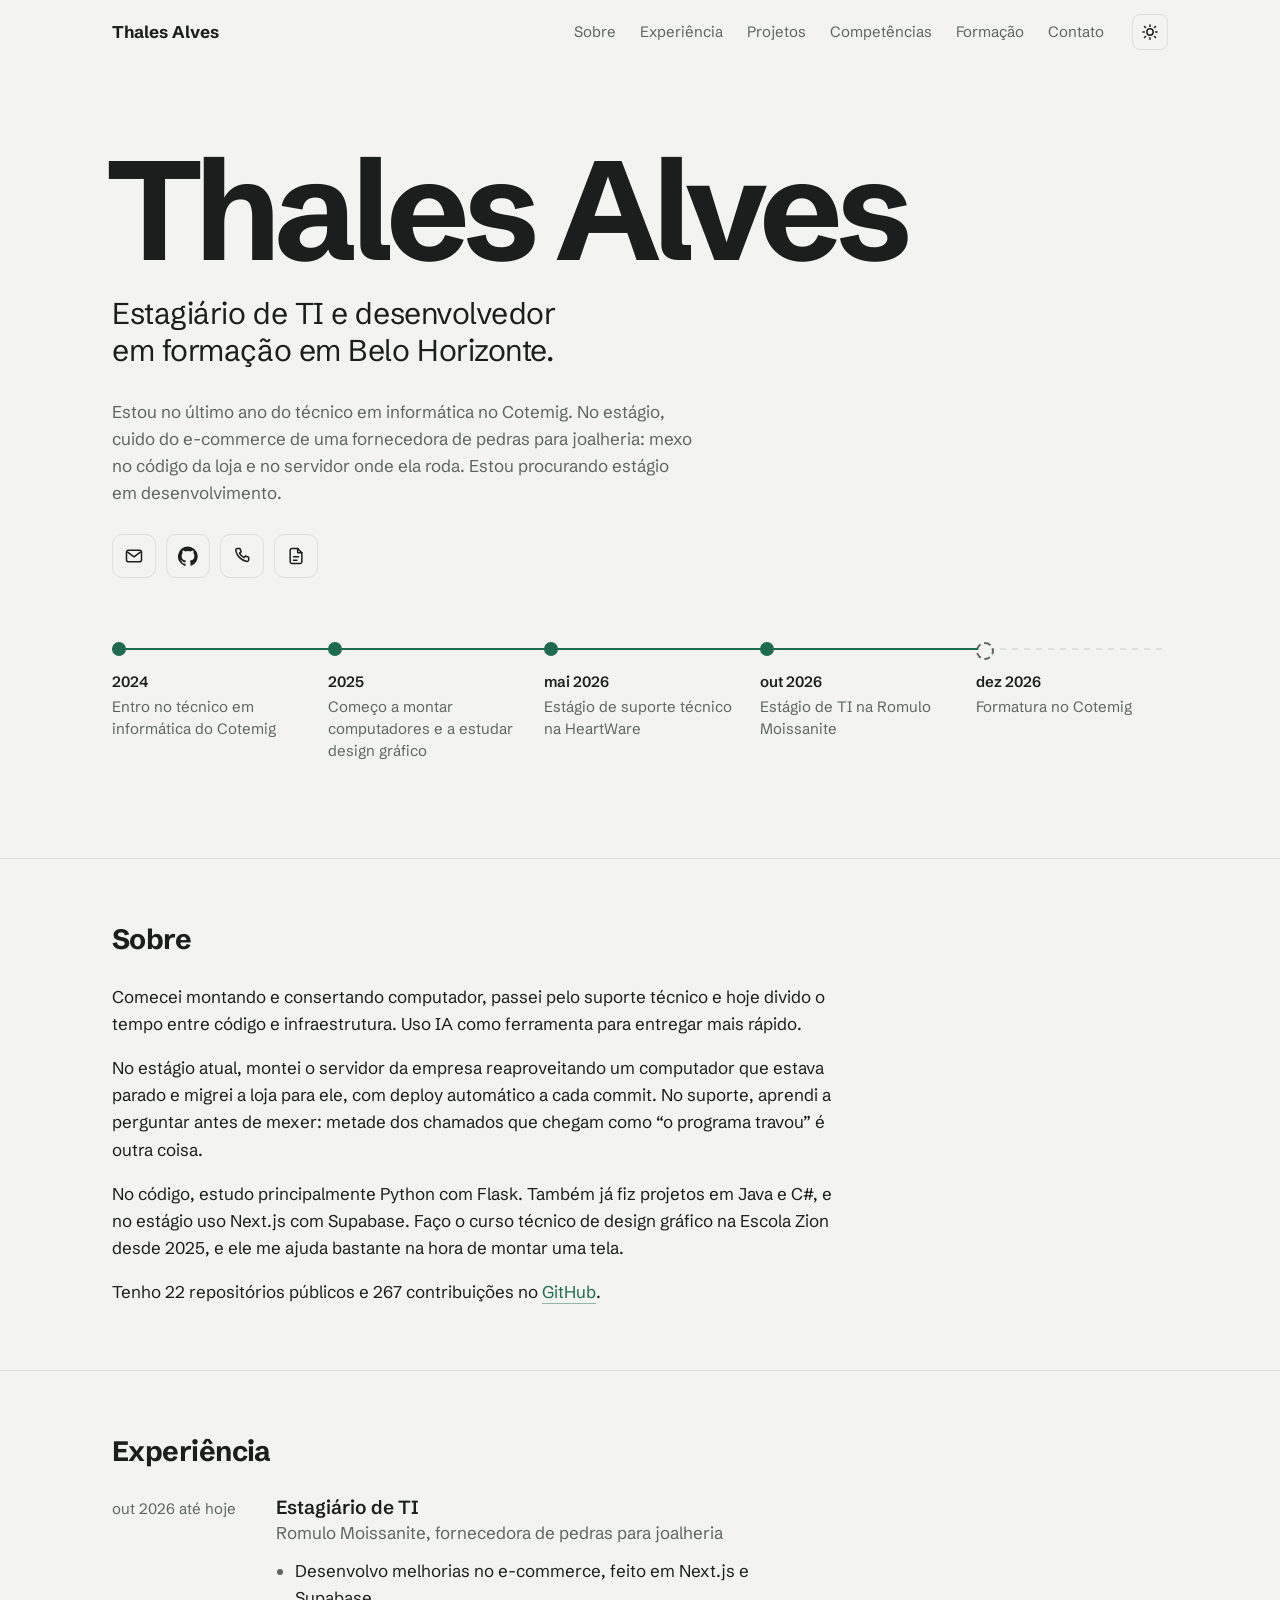
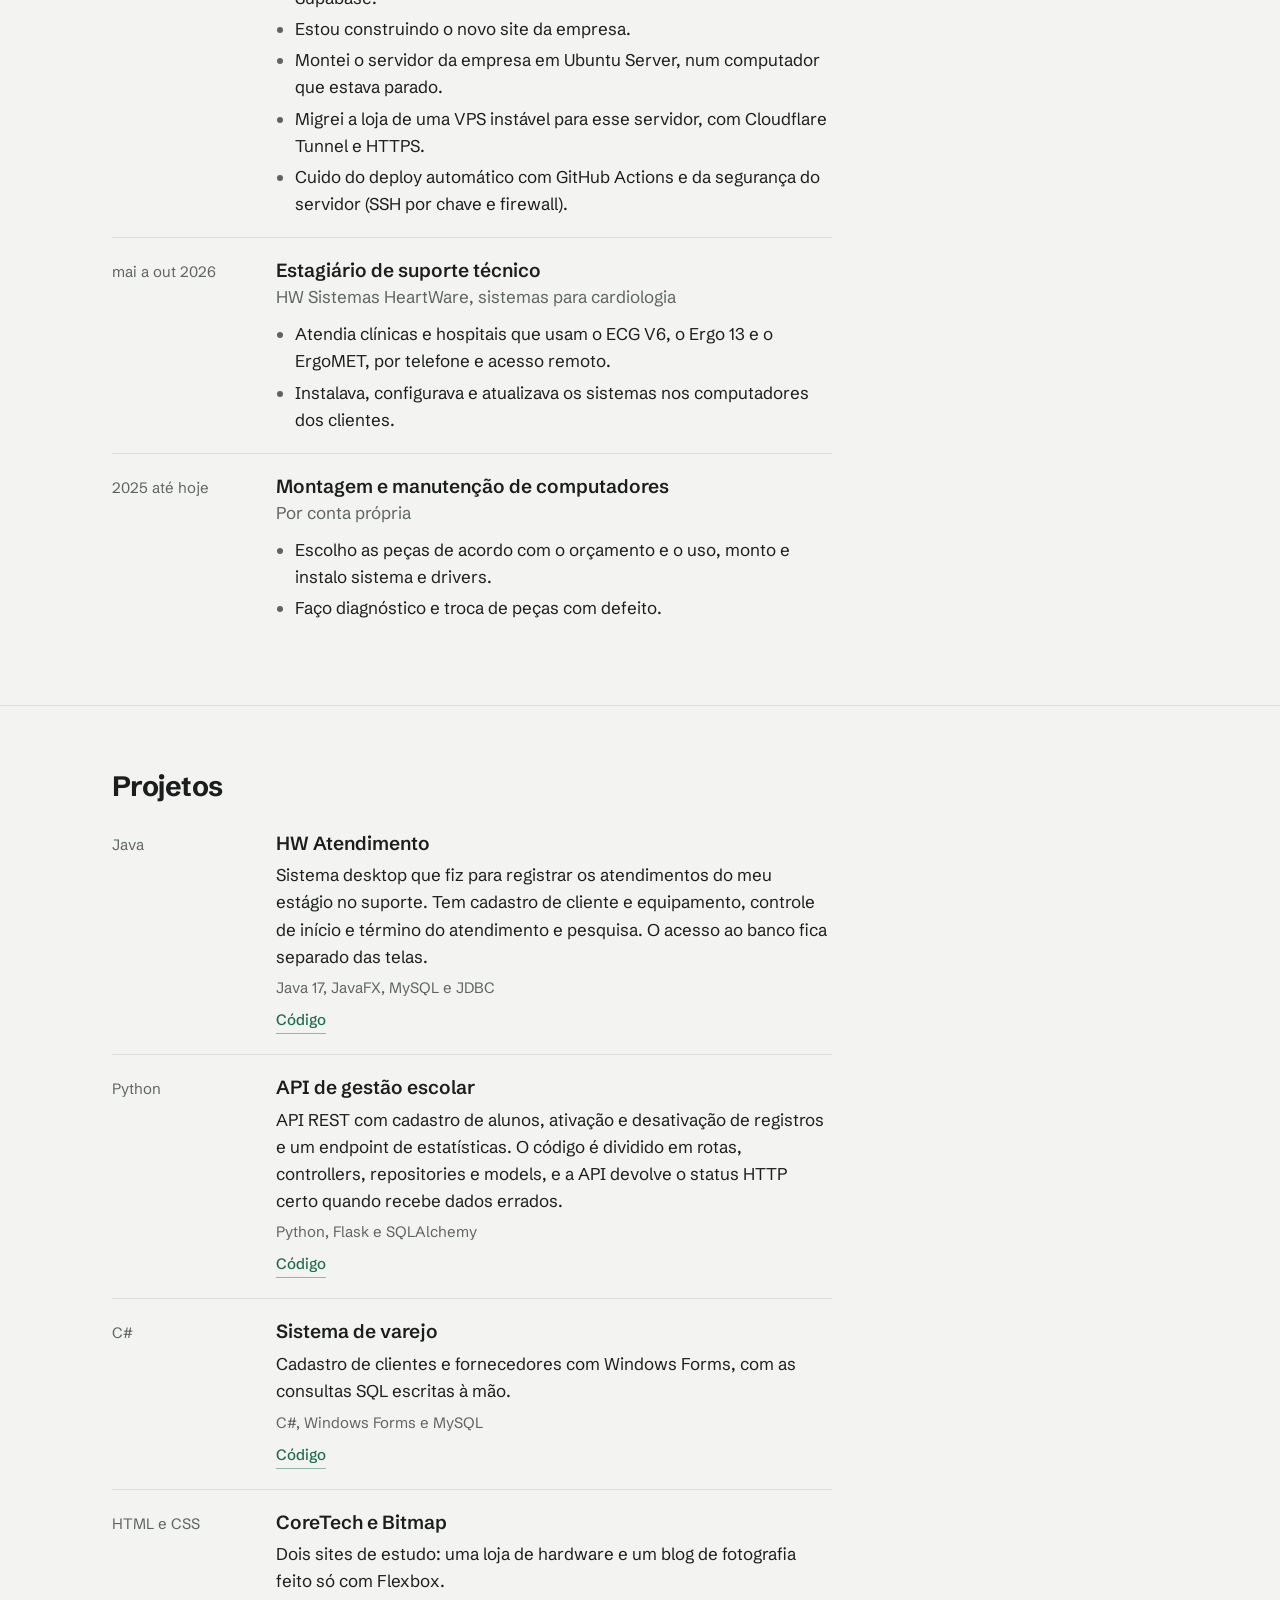
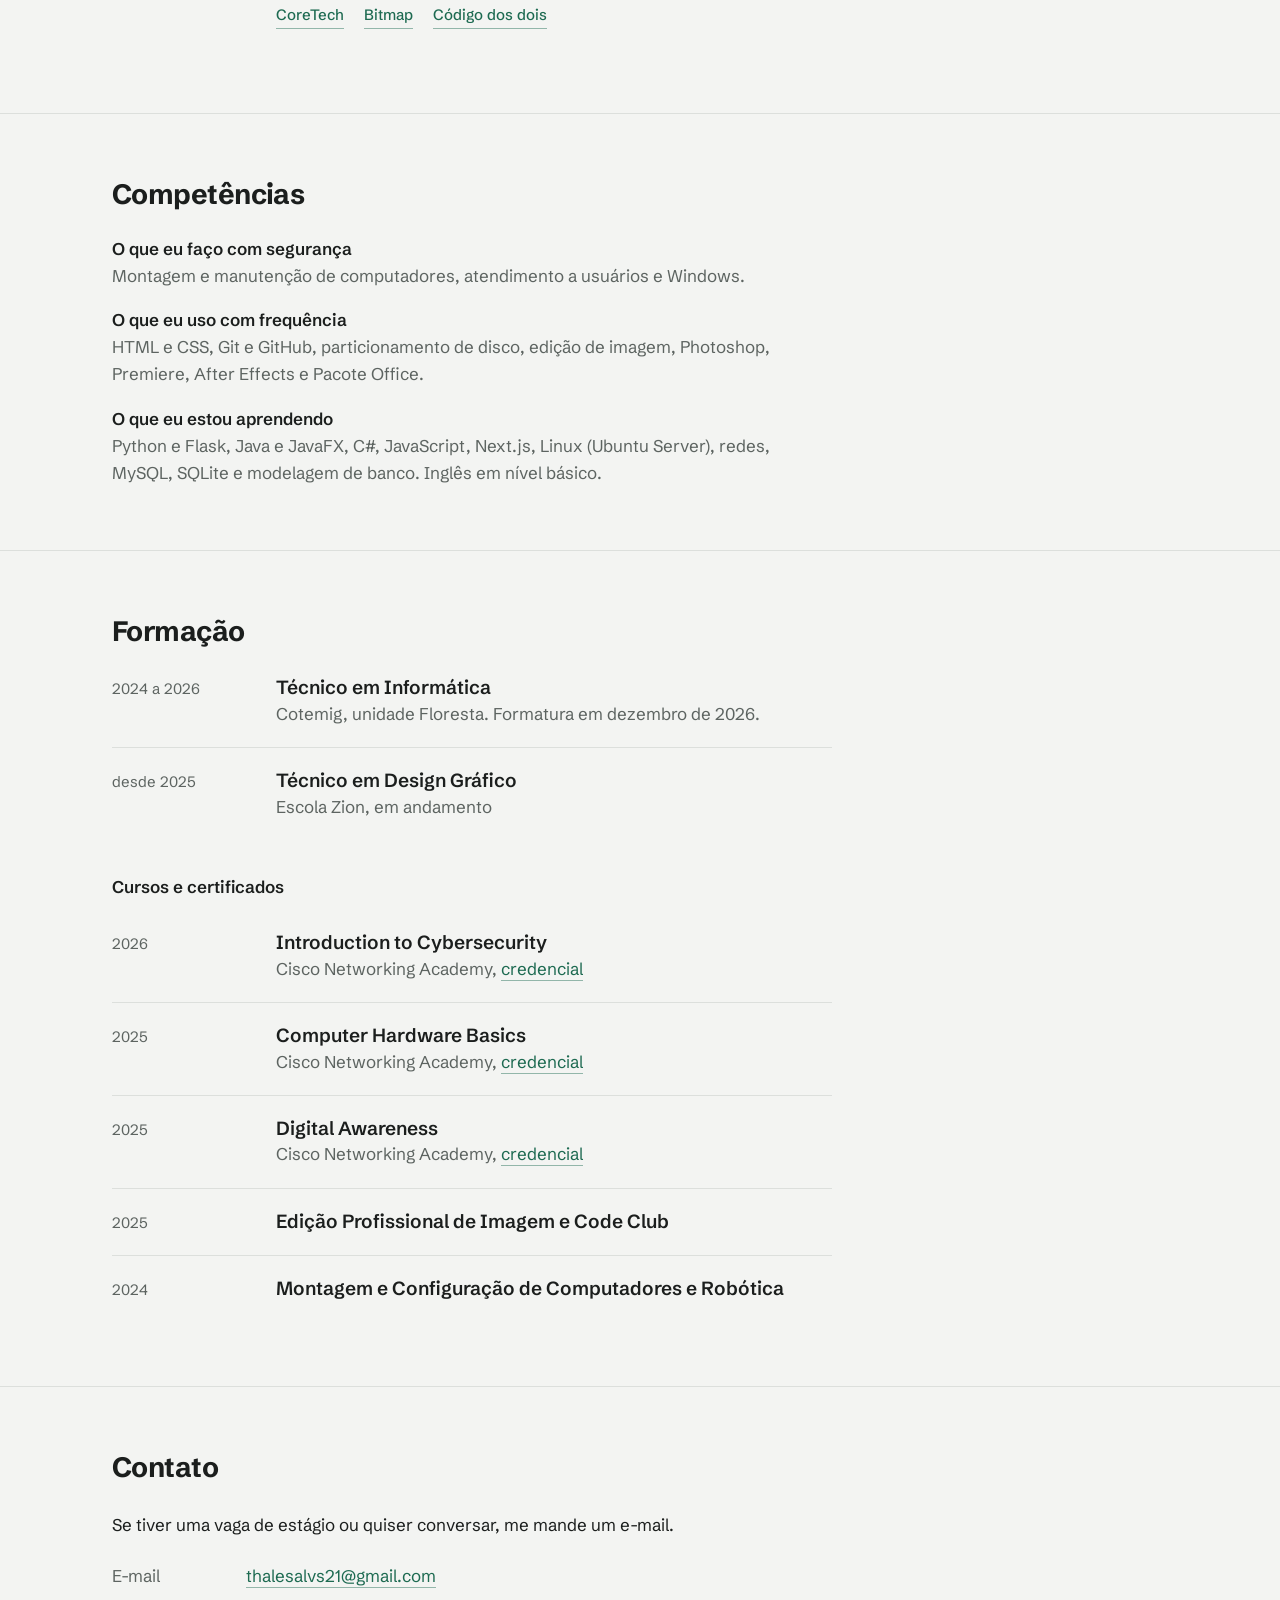
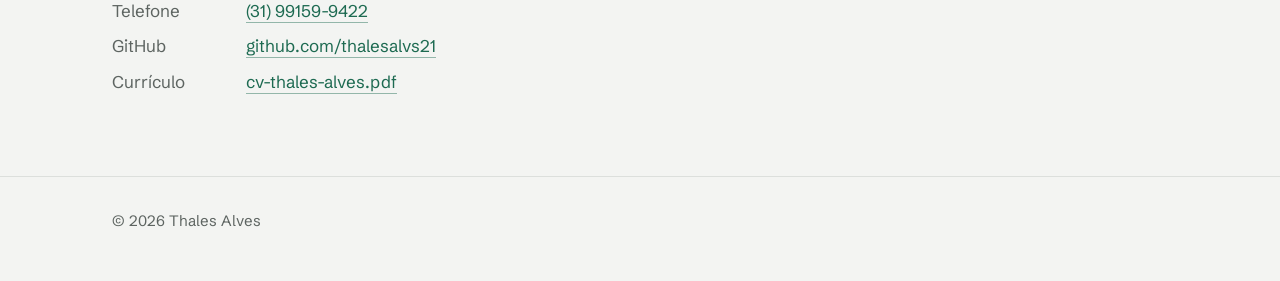
==== commit 8b1a4ad9: "Adiciona resposta ao passar o mouse - sublinhado dos links cresce da esquerda - itens de experiencia" ====
--- a/index.html
+++ b/index.html
@@ -53,16 +53,16 @@
       <p class="cargo">Estagiário de TI e desenvolvedor em formação em Belo Horizonte.</p>
       <p class="apresentacao">Estou no último ano do técnico em informática no Cotemig. No estágio, cuido do e-commerce de uma fornecedora de pedras para joalheria: mexo no código da loja e no servidor onde ela roda. Estou procurando estágio em desenvolvimento.</p>
       <p class="atalhos">
-        <a href="mailto:thalesalvs21@gmail.com" aria-label="E-mail" title="thalesalvs21@gmail.com">
+        <a href="mailto:thalesalvs21@gmail.com" aria-label="E-mail" data-dica="thalesalvs21@gmail.com">
           <svg viewBox="0 0 24 24" fill="none" stroke="currentColor" stroke-width="1.8" stroke-linejoin="round" aria-hidden="true"><rect x="3" y="5" width="18" height="14" rx="2.5"/><path d="m4 7 8 6 8-6"/></svg>
         </a>
-        <a href="https://github.com/thalesalvs21" aria-label="GitHub" title="GitHub">
+        <a href="https://github.com/thalesalvs21" aria-label="GitHub" data-dica="GitHub">
           <svg viewBox="0 0 24 24" fill="currentColor" aria-hidden="true"><path d="M12 .5a12 12 0 0 0-3.79 23.4c.6.1.82-.26.82-.58v-2.2c-3.34.72-4.04-1.6-4.04-1.6-.55-1.4-1.34-1.77-1.34-1.77-1.1-.74.08-.73.08-.73 1.2.09 1.84 1.24 1.84 1.24 1.07 1.84 2.8 1.3 3.49 1 .1-.78.42-1.3.76-1.6-2.67-.3-5.47-1.34-5.47-5.96 0-1.32.47-2.39 1.24-3.23-.13-.3-.54-1.53.11-3.18 0 0 1.01-.32 3.3 1.23a11.5 11.5 0 0 1 6 0c2.29-1.55 3.3-1.23 3.3-1.23.65 1.65.24 2.88.12 3.18.77.84 1.23 1.91 1.23 3.23 0 4.63-2.8 5.65-5.48 5.95.43.37.81 1.1.81 2.22v3.29c0 .32.22.69.83.57A12 12 0 0 0 12 .5Z"/></svg>
         </a>
-        <a href="tel:+5531991599422" aria-label="Telefone" title="(31) 99159-9422">
+        <a href="tel:+5531991599422" aria-label="Telefone" data-dica="(31) 99159-9422">
           <svg viewBox="0 0 24 24" fill="none" stroke="currentColor" stroke-width="1.8" stroke-linejoin="round" aria-hidden="true"><path d="M6.5 3h3l1.5 4-2 1.5a12 12 0 0 0 5.5 5.5l1.5-2 4 1.5v3a2 2 0 0 1-2.2 2A16.5 16.5 0 0 1 4.5 5.2 2 2 0 0 1 6.5 3Z"/></svg>
         </a>
-        <a href="assets/cv-thales-alves.pdf" aria-label="Currículo em PDF" title="Currículo em PDF">
+        <a href="assets/cv-thales-alves.pdf" aria-label="Currículo em PDF" data-dica="Currículo em PDF">
           <svg viewBox="0 0 24 24" fill="none" stroke="currentColor" stroke-width="1.8" stroke-linecap="round" stroke-linejoin="round" aria-hidden="true"><path d="M14 3H7a2 2 0 0 0-2 2v14a2 2 0 0 0 2 2h10a2 2 0 0 0 2-2V8l-5-5Z"/><path d="M14 3v5h5M9 13h6M9 17h4"/></svg>
         </a>
       </p>
--- a/css/style.css
+++ b/css/style.css
@@ -157,6 +157,68 @@
   .contato-lista { grid-template-columns: 1fr; gap: 0; }
   .contato-lista dd + dt { margin-top: 12px; }
 }
+/* ---------- resposta ao mouse ---------- */
+
+/* links do texto: o sublinhado cresce da esquerda */
+.secao a, .contato-lista a {
+  text-decoration: none;
+  background:
+    linear-gradient(var(--acento), var(--acento)) 0 100% / 0 2px no-repeat,
+    linear-gradient(color-mix(in srgb, var(--acento) 45%, transparent), color-mix(in srgb, var(--acento) 45%, transparent)) 0 100% / 100% 1px no-repeat;
+  padding-bottom: 2px;
+  transition: background-size .3s cubic-bezier(.2,.7,.2,1), color .2s;
+}
+.secao a:hover, .secao a:focus-visible { background-size: 100% 2px, 100% 1px; }
+
+/* ícones do topo: dica com o nome e um leve movimento */
+.atalhos a { position: relative; }
+.atalhos svg { transition: transform .25s cubic-bezier(.3,1.5,.5,1); }
+.atalhos a::after {
+  content: attr(data-dica);
+  position: absolute; top: calc(100% + 8px); left: 50%;
+  padding: 4px 9px; border-radius: 6px;
+  background: var(--texto); color: var(--fundo);
+  font-size: 13px; font-weight: 500; white-space: nowrap;
+  opacity: 0; transform: translate(-50%, -4px); pointer-events: none;
+  transition: opacity .15s, transform .2s;
+}
+.atalhos a:hover::after, .atalhos a:focus-visible::after { opacity: 1; transform: translate(-50%, 0); }
+/* a primeira dica é longa (o e-mail): alinha pela esquerda para não sair da tela */
+.atalhos a:first-child::after { left: 0; transform: translateY(-4px); }
+.atalhos a:first-child:hover::after, .atalhos a:first-child:focus-visible::after { transform: none; }
+.atalhos a:hover svg { transform: translateY(-2px) scale(1.08); }
+.atalhos a:nth-child(2):hover svg { transform: rotate(-12deg) scale(1.08); }
+.atalhos a:nth-child(3):hover svg { animation: tocar .5s ease-in-out; }
+@keyframes tocar { 0%, 100% { transform: rotate(0); } 20%, 60% { transform: rotate(-14deg); } 40%, 80% { transform: rotate(14deg); } }
+
+.botao-tema svg { transition: transform .5s cubic-bezier(.3,1.4,.5,1), opacity .25s, rotate .3s; }
+.botao-tema:hover svg { rotate: 25deg; }
+
+@media (hover: hover) {
+  /* itens: barra verde à esquerda, título e data em verde */
+  .item { position: relative; }
+  .item::before {
+    content: ""; position: absolute; left: -20px; top: 20px; bottom: 20px; width: 2px;
+    background: var(--acento); border-radius: 2px;
+    transform: scaleY(0); transform-origin: top; transition: transform .3s cubic-bezier(.2,.7,.2,1);
+  }
+  .item:first-of-type::before { top: 0; }
+  .item .quando, .item h3 { transition: color .2s, transform .3s cubic-bezier(.2,.7,.2,1); }
+  .item:hover::before { transform: scaleY(1); }
+  .item:hover h3 { color: var(--acento); }
+  .item:hover .quando { color: var(--acento); transform: translateX(4px); }
+
+  /* competências e contato: o grupo sob o mouse fica em destaque */
+  .niveis > div h3 { transition: color .2s; }
+  .niveis > div:hover h3 { color: var(--acento); }
+
+  /* linha do tempo: o marco sob o mouse cresce */
+  .marco::before { transition: transform .25s cubic-bezier(.3,1.5,.5,1); }
+  .marco p { transition: color .2s; }
+  .marco:hover::before { transform: scale(1.35); }
+  .marco:hover p { color: var(--texto); }
+}
+
 @media (prefers-reduced-motion: reduce) {
   html { scroll-behavior: auto; }
   *, *::before, *::after { animation: none !important; transition: none !important; }
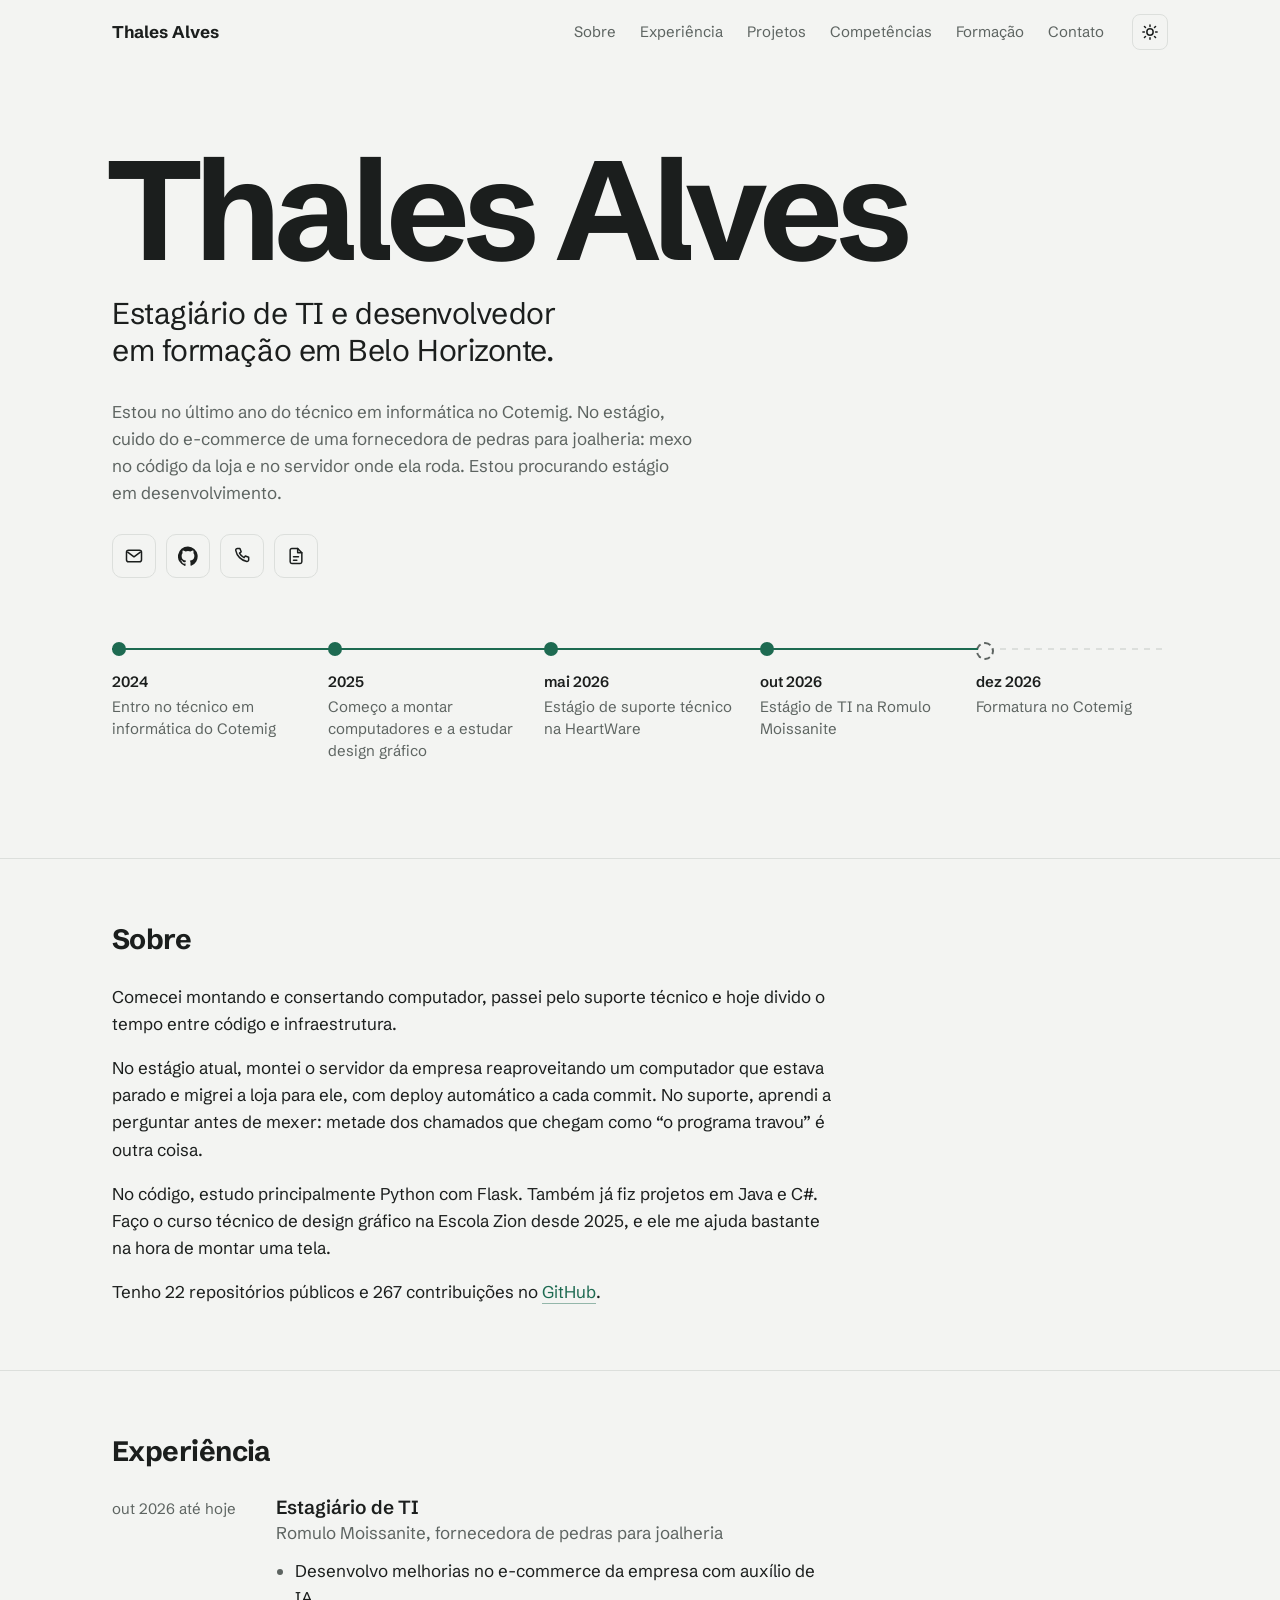
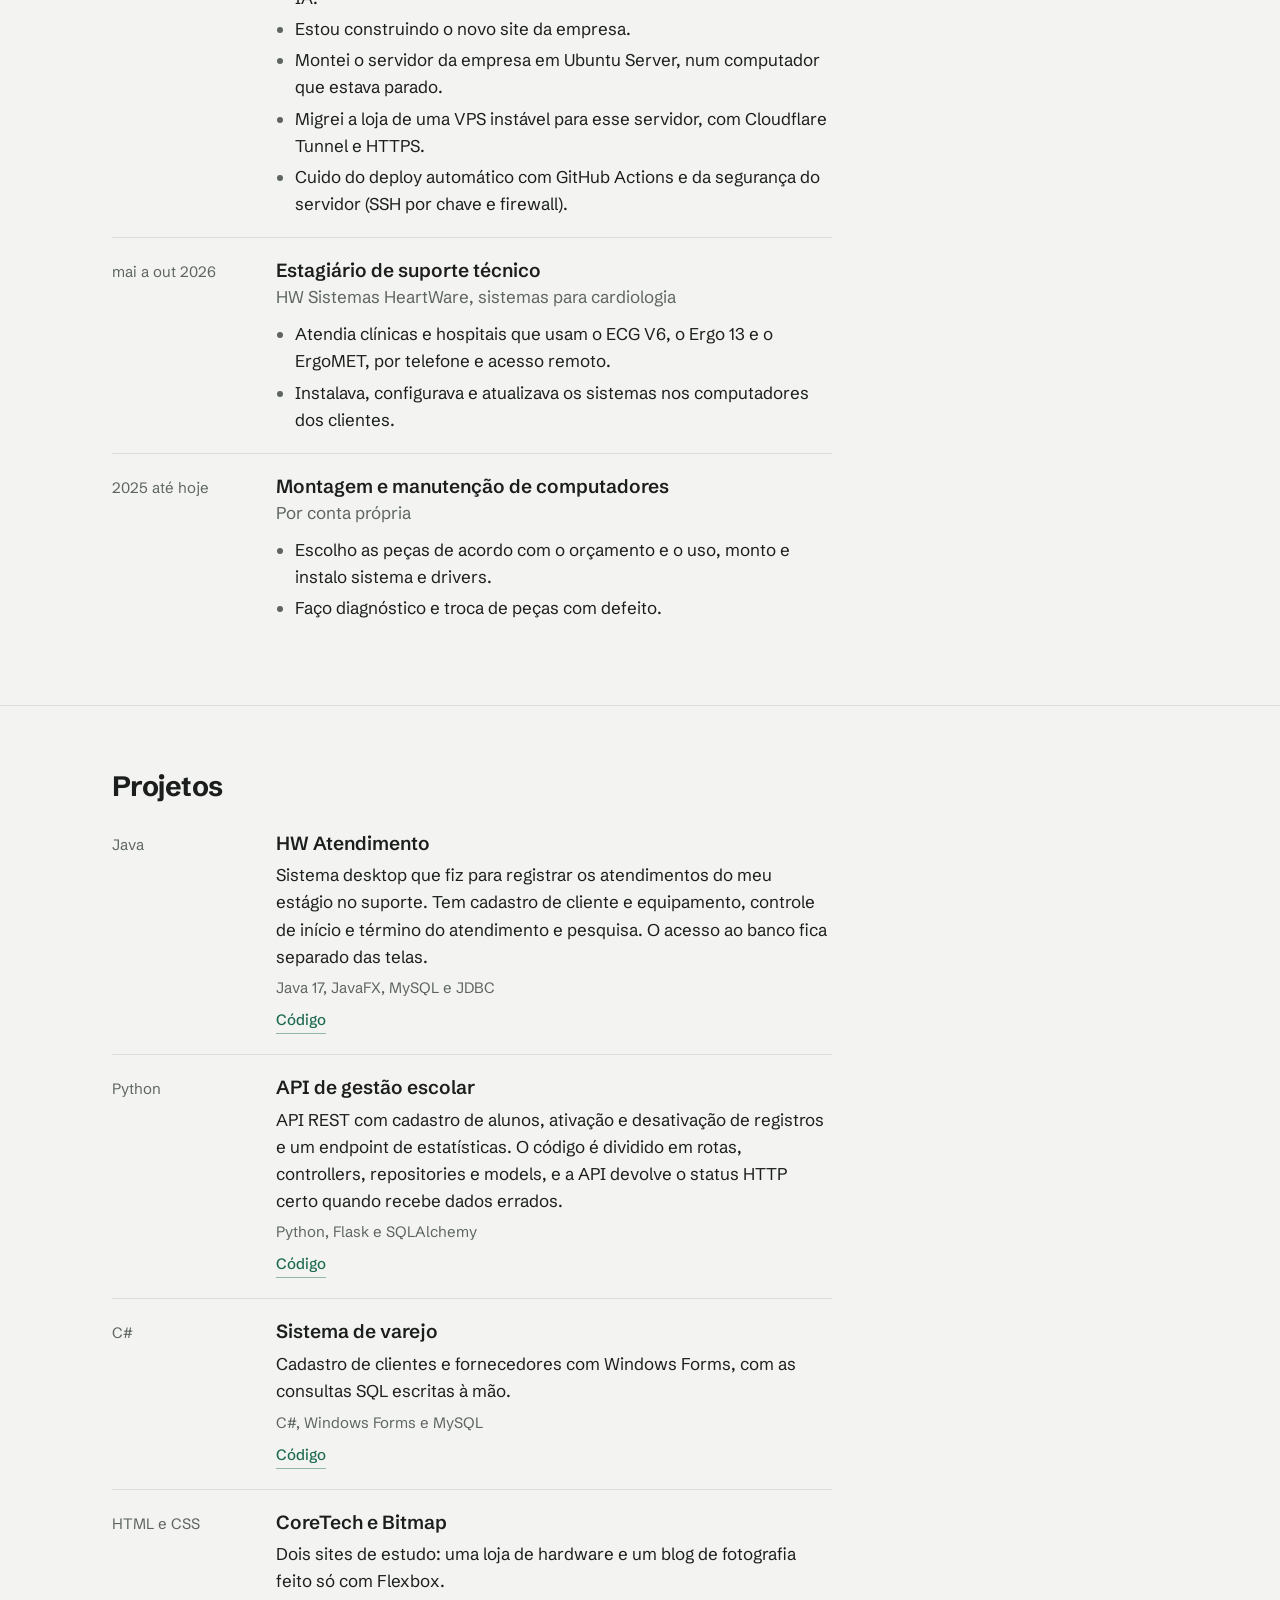
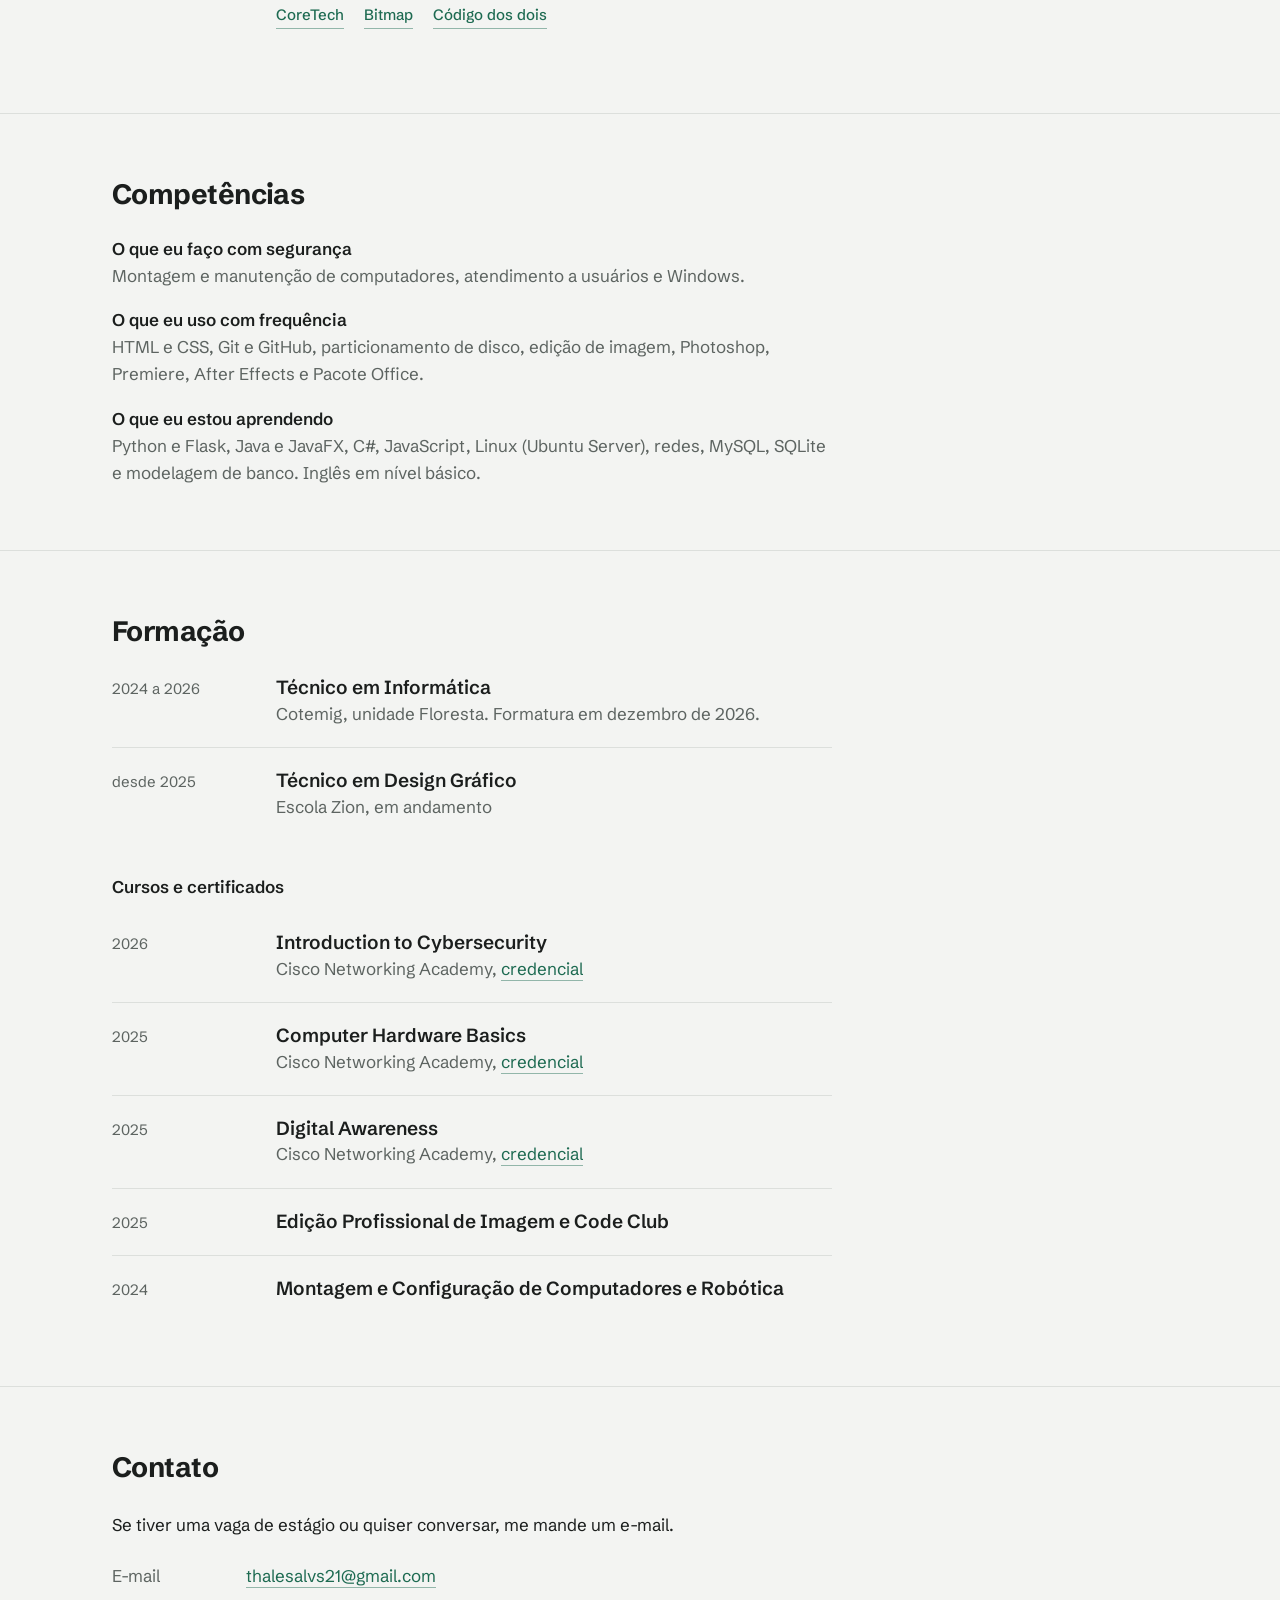
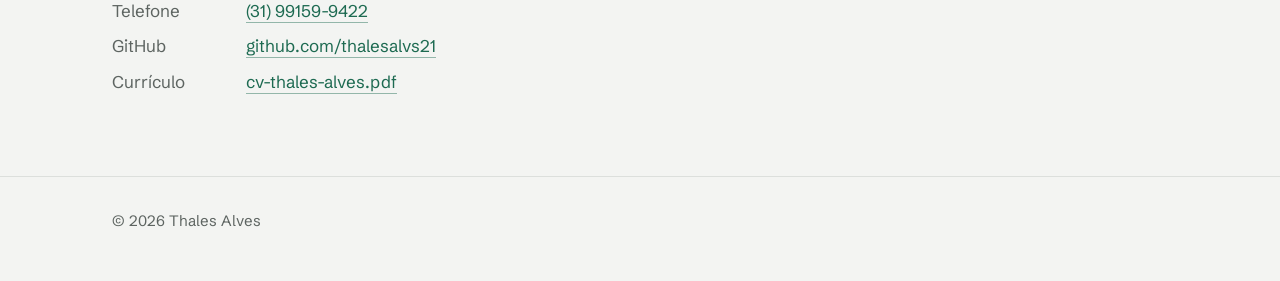
==== commit 9ea2bbad: "Ajusta textos sobre Next.js e IA - tira o Next.js do Sobre, da experiencia e das competencias - tira" ====
--- a/index.html
+++ b/index.html
@@ -84,9 +84,9 @@
   <section class="secao" id="sobre">
     <div class="largo"><div class="coluna">
       <h2>Sobre</h2>
-      <p>Comecei montando e consertando computador, passei pelo suporte técnico e hoje divido o tempo entre código e infraestrutura. Uso IA como ferramenta para entregar mais rápido.</p>
+      <p>Comecei montando e consertando computador, passei pelo suporte técnico e hoje divido o tempo entre código e infraestrutura.</p>
       <p>No estágio atual, montei o servidor da empresa reaproveitando um computador que estava parado e migrei a loja para ele, com deploy automático a cada commit. No suporte, aprendi a perguntar antes de mexer: metade dos chamados que chegam como “o programa travou” é outra coisa.</p>
-      <p>No código, estudo principalmente Python com Flask. Também já fiz projetos em Java e C#, e no estágio uso Next.js com Supabase. Faço o curso técnico de design gráfico na Escola Zion desde 2025, e ele me ajuda bastante na hora de montar uma tela.</p>
+      <p>No código, estudo principalmente Python com Flask. Também já fiz projetos em Java e C#. Faço o curso técnico de design gráfico na Escola Zion desde 2025, e ele me ajuda bastante na hora de montar uma tela.</p>
       <p>Tenho <span data-numero="repos">22</span> <span data-rotulo-repos>repositórios públicos</span> e <span data-numero="contribuicoes">267</span> contribuições no <a href="https://github.com/thalesalvs21">GitHub</a>.</p>
     </div></div>
   </section>
@@ -100,7 +100,7 @@
           <h3>Estagiário de TI</h3>
           <p class="onde">Romulo Moissanite, fornecedora de pedras para joalheria</p>
           <ul>
-            <li>Desenvolvo melhorias no e-commerce, feito em Next.js e Supabase.</li>
+            <li>Desenvolvo melhorias no e-commerce da empresa com auxílio de IA.</li>
             <li>Estou construindo o novo site da empresa.</li>
             <li>Montei o servidor da empresa em Ubuntu Server, num computador que estava parado.</li>
             <li>Migrei a loja de uma VPS instável para esse servidor, com Cloudflare Tunnel e HTTPS.</li>
@@ -192,7 +192,7 @@
         </div>
         <div>
           <h3>O que eu estou aprendendo</h3>
-          <p>Python e Flask, Java e JavaFX, C#, JavaScript, Next.js, Linux (Ubuntu Server), redes, MySQL, SQLite e modelagem de banco. Inglês em nível básico.</p>
+          <p>Python e Flask, Java e JavaFX, C#, JavaScript, Linux (Ubuntu Server), redes, MySQL, SQLite e modelagem de banco. Inglês em nível básico.</p>
         </div>
       </div>
     </div></div>
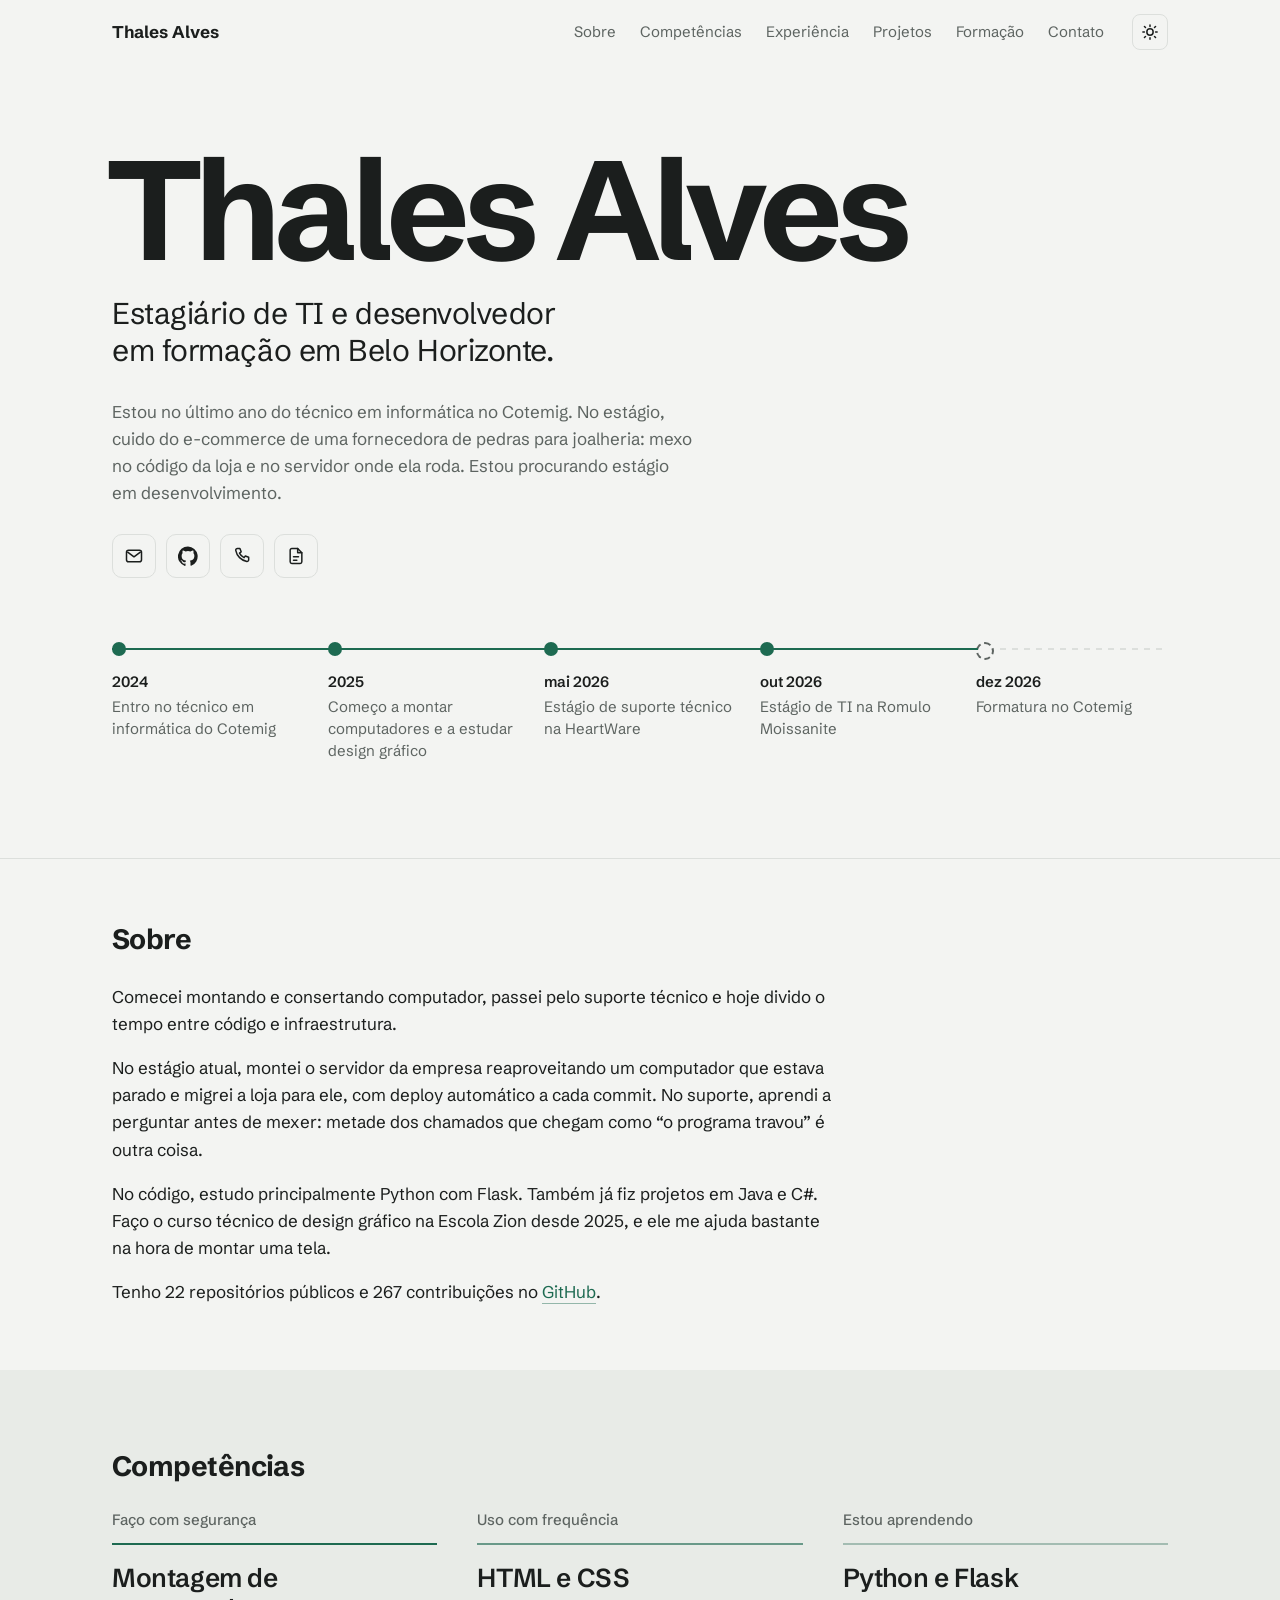
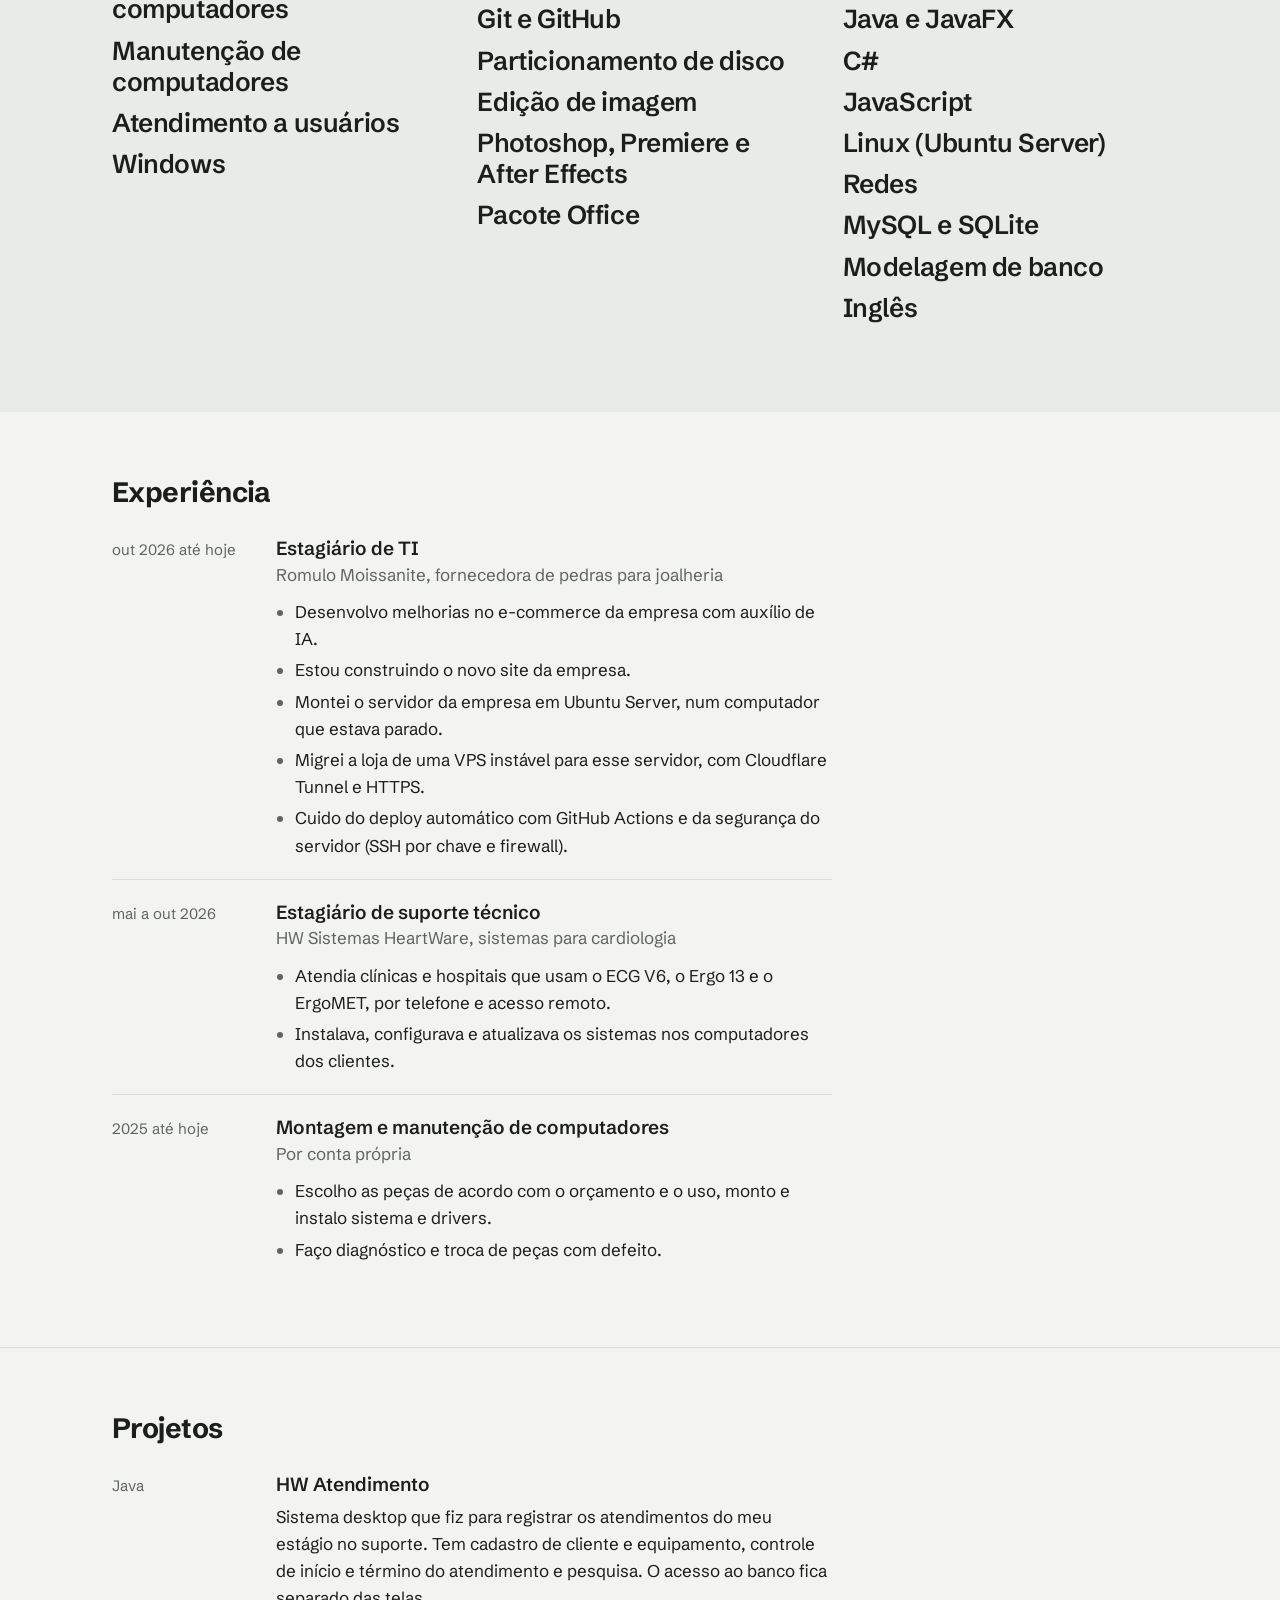
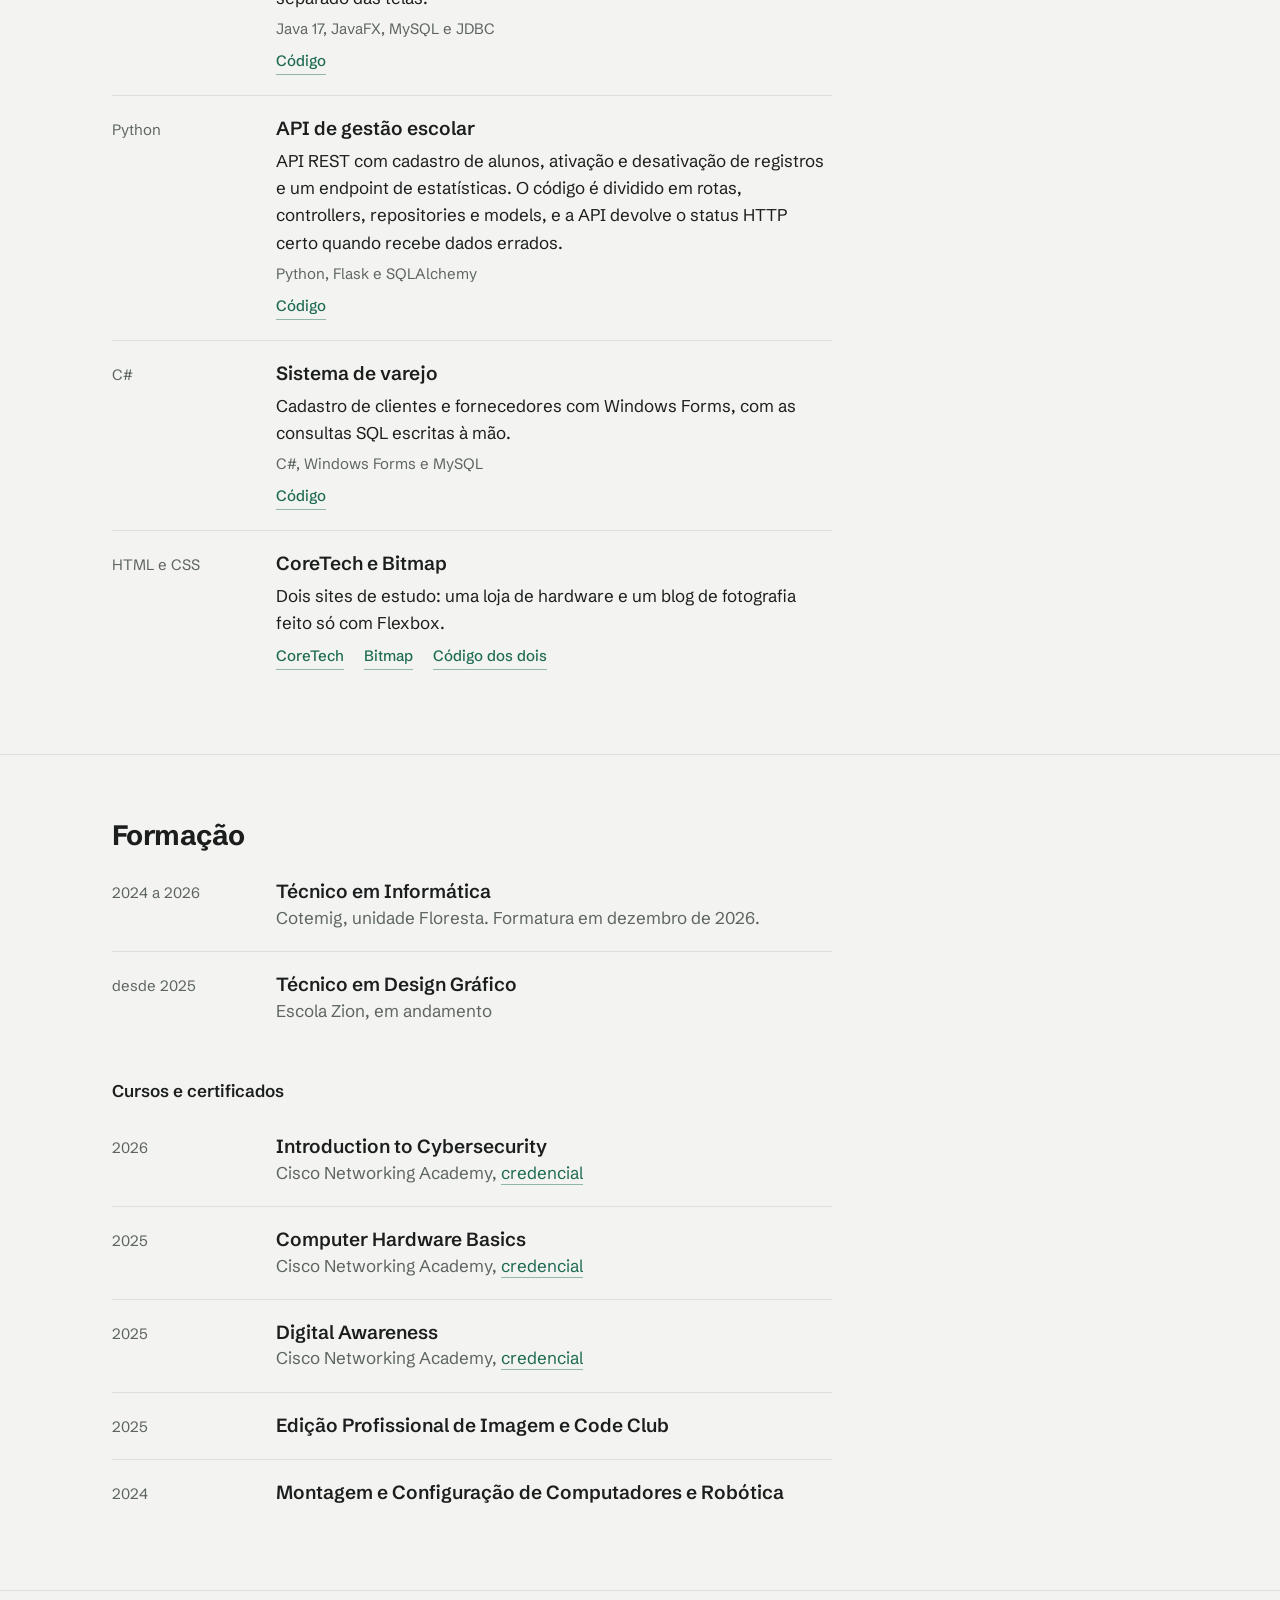
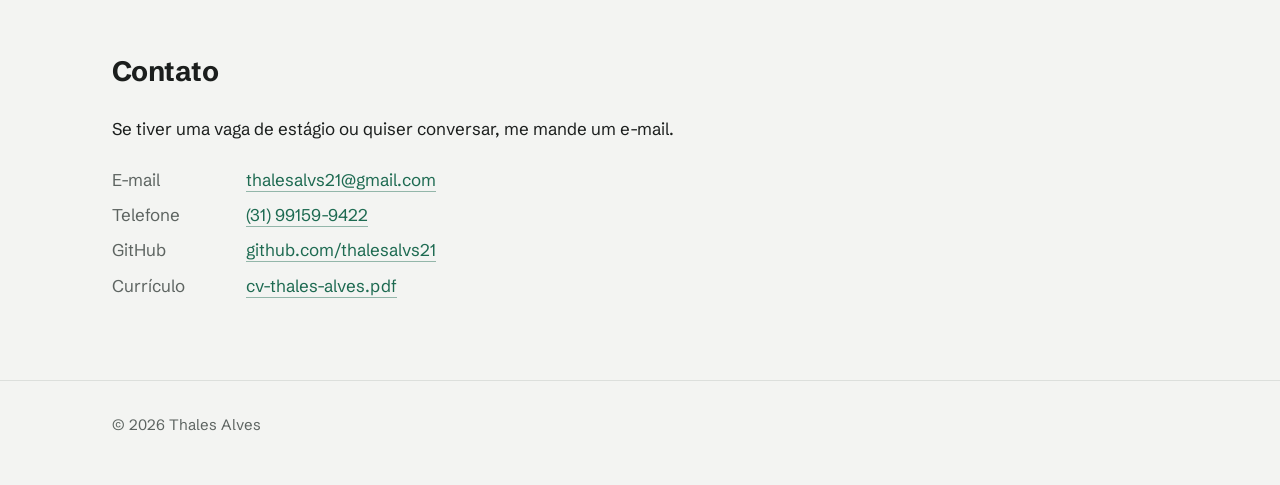
==== commit 19d56eaf: "Da mais destaque as competencias - a secao sobe para logo depois do Sobre, e o menu acompanha - vira" ====
--- a/index.html
+++ b/index.html
@@ -32,9 +32,9 @@
     <a class="marca" href="#">Thales Alves</a>
     <nav class="menu" aria-label="Seções">
       <a href="#sobre">Sobre</a>
+      <a href="#competencias">Competências</a>
       <a href="#experiencia">Experiência</a>
       <a href="#projetos">Projetos</a>
-      <a href="#competencias">Competências</a>
       <a href="#formacao">Formação</a>
       <a href="#contato">Contato</a>
       <span class="menu-indicador" aria-hidden="true"></span>
@@ -91,6 +91,48 @@
     </div></div>
   </section>
 
+  <section class="secao faixa" id="competencias">
+    <div class="largo">
+      <h2>Competências</h2>
+      <div class="niveis">
+        <div class="nivel">
+          <h3>Faço com segurança</h3>
+          <ul>
+            <li>Montagem de computadores</li>
+            <li>Manutenção de computadores</li>
+            <li>Atendimento a usuários</li>
+            <li>Windows</li>
+          </ul>
+        </div>
+        <div class="nivel">
+          <h3>Uso com frequência</h3>
+          <ul>
+            <li>HTML e CSS</li>
+            <li>Git e GitHub</li>
+            <li>Particionamento de disco</li>
+            <li>Edição de imagem</li>
+            <li>Photoshop, Premiere e After Effects</li>
+            <li>Pacote Office</li>
+          </ul>
+        </div>
+        <div class="nivel">
+          <h3>Estou aprendendo</h3>
+          <ul>
+            <li>Python e Flask</li>
+            <li>Java e JavaFX</li>
+            <li>C#</li>
+            <li>JavaScript</li>
+            <li>Linux (Ubuntu Server)</li>
+            <li>Redes</li>
+            <li>MySQL e SQLite</li>
+            <li>Modelagem de banco</li>
+            <li>Inglês</li>
+          </ul>
+        </div>
+      </div>
+    </div>
+  </section>
+
   <section class="secao" id="experiencia">
     <div class="largo"><div class="coluna">
       <h2>Experiência</h2>
@@ -175,26 +217,6 @@
           </p>
         </div>
       </article>
-    </div></div>
-  </section>
-
-  <section class="secao" id="competencias">
-    <div class="largo"><div class="coluna">
-      <h2>Competências</h2>
-      <div class="niveis">
-        <div>
-          <h3>O que eu faço com segurança</h3>
-          <p>Montagem e manutenção de computadores, atendimento a usuários e Windows.</p>
-        </div>
-        <div>
-          <h3>O que eu uso com frequência</h3>
-          <p>HTML e CSS, Git e GitHub, particionamento de disco, edição de imagem, Photoshop, Premiere, After Effects e Pacote Office.</p>
-        </div>
-        <div>
-          <h3>O que eu estou aprendendo</h3>
-          <p>Python e Flask, Java e JavaFX, C#, JavaScript, Linux (Ubuntu Server), redes, MySQL, SQLite e modelagem de banco. Inglês em nível básico.</p>
-        </div>
-      </div>
     </div></div>
   </section>
 
--- a/css/style.css
+++ b/css/style.css
@@ -7,6 +7,7 @@
   --linha: #dcdfdc;
   --acento: #1d6a51;
   --acento-forte: #15533f;
+  --faixa: #e8ebe7;
   color-scheme: light;
 }
 :root[data-tema="escuro"] {
@@ -16,12 +17,13 @@
   --linha: #2b2f2d;
   --acento: #84bfa2;
   --acento-forte: #a6d3bc;
+  --faixa: #1f2221;
   color-scheme: dark;
 }
 @media (prefers-color-scheme: dark) {
   :root:not([data-tema]) {
     --fundo: #171918; --texto: #e6e8e6; --texto-2: #9ca29f; --linha: #2b2f2d;
-    --acento: #84bfa2; --acento-forte: #a6d3bc; color-scheme: dark;
+    --acento: #84bfa2; --acento-forte: #a6d3bc; --faixa: #1f2221; color-scheme: dark;
   }
 }
 
@@ -128,9 +130,21 @@
 
 .subtitulo { font-size: 17px; font-weight: 600; margin: 36px 0 12px; }
 
-.niveis { display: grid; gap: 20px; }
-.niveis h3 { font-size: 17px; font-weight: 600; }
-.niveis p { color: var(--texto-2); margin-top: 2px; }
+/* competências: faixa de largura total, uma coluna por nível */
+.faixa { background: var(--faixa); border-top: 0; padding: 80px 0 88px; }
+.faixa + .secao { border-top: 0; }
+.niveis { display: grid; grid-template-columns: repeat(3, 1fr); gap: 40px; margin-top: 8px; }
+.nivel h3 {
+  font-size: 15px; font-weight: 500; color: var(--texto-2);
+  padding-bottom: 14px; margin-bottom: 18px; border-bottom: 2px solid var(--acento);
+}
+.nivel:nth-child(2) h3 { border-bottom-color: color-mix(in srgb, var(--acento) 60%, var(--linha)); }
+.nivel:nth-child(3) h3 { border-bottom-color: color-mix(in srgb, var(--acento) 30%, var(--linha)); }
+.nivel ul { display: grid; gap: 10px; }
+.nivel li {
+  font-size: clamp(20px, 2.1vw, 26px); font-weight: 600; letter-spacing: -.015em; line-height: 1.2;
+  transition: color .2s, transform .25s cubic-bezier(.2,.7,.2,1);
+}
 
 .contato-lista { display: grid; grid-template-columns: 110px 1fr; gap: 8px 24px; margin-top: 24px; }
 .contato-lista dt { color: var(--texto-2); }
@@ -154,6 +168,8 @@
   .marco p { max-width: none; }
   .secao { padding: 48px 0; }
   .item { grid-template-columns: 1fr; gap: 4px; }
+  .niveis { grid-template-columns: 1fr; gap: 36px; }
+  .faixa { padding: 56px 0 64px; }
   .contato-lista { grid-template-columns: 1fr; gap: 0; }
   .contato-lista dd + dt { margin-top: 12px; }
 }
@@ -209,8 +225,7 @@
   .item:hover .quando { color: var(--acento); transform: translateX(4px); }
 
   /* competências e contato: o grupo sob o mouse fica em destaque */
-  .niveis > div h3 { transition: color .2s; }
-  .niveis > div:hover h3 { color: var(--acento); }
+  .nivel li:hover { color: var(--acento); transform: translateX(4px); }
 
   /* linha do tempo: o marco sob o mouse cresce */
   .marco::before { transition: transform .25s cubic-bezier(.3,1.5,.5,1); }
